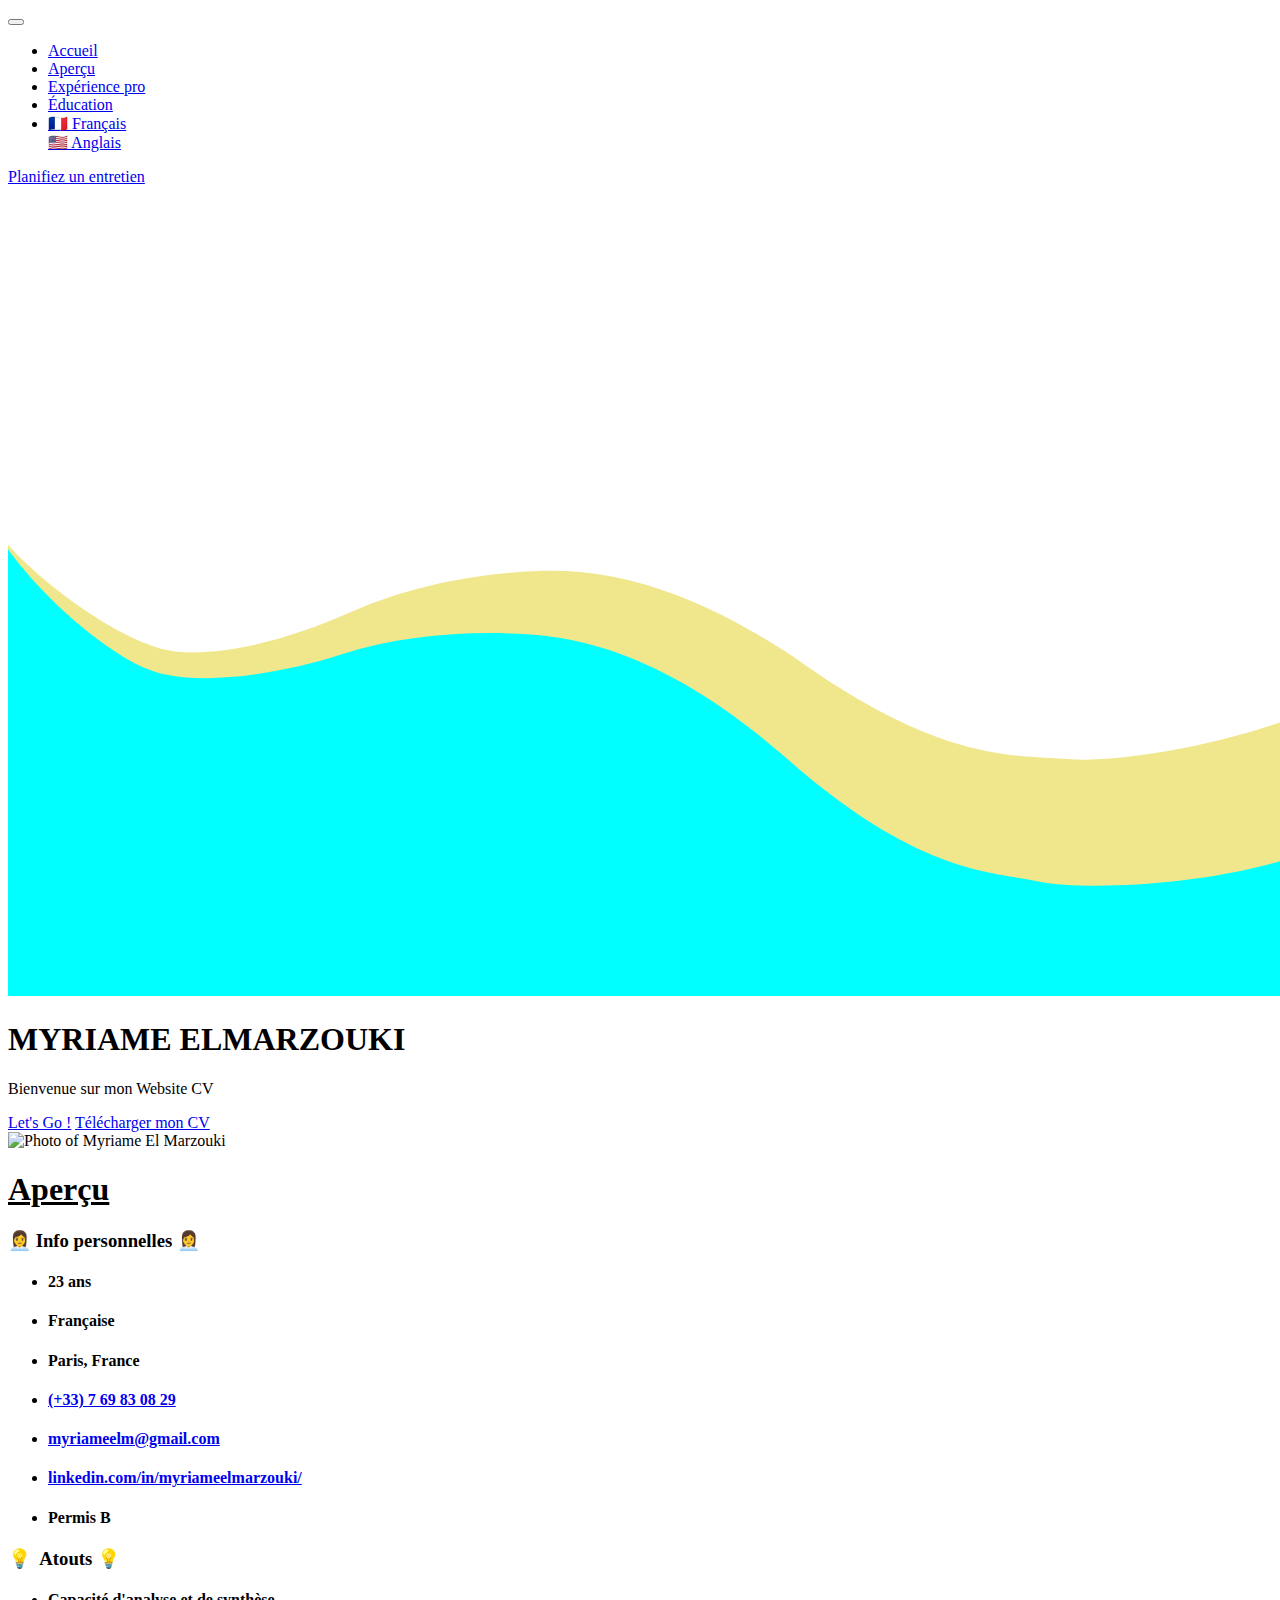
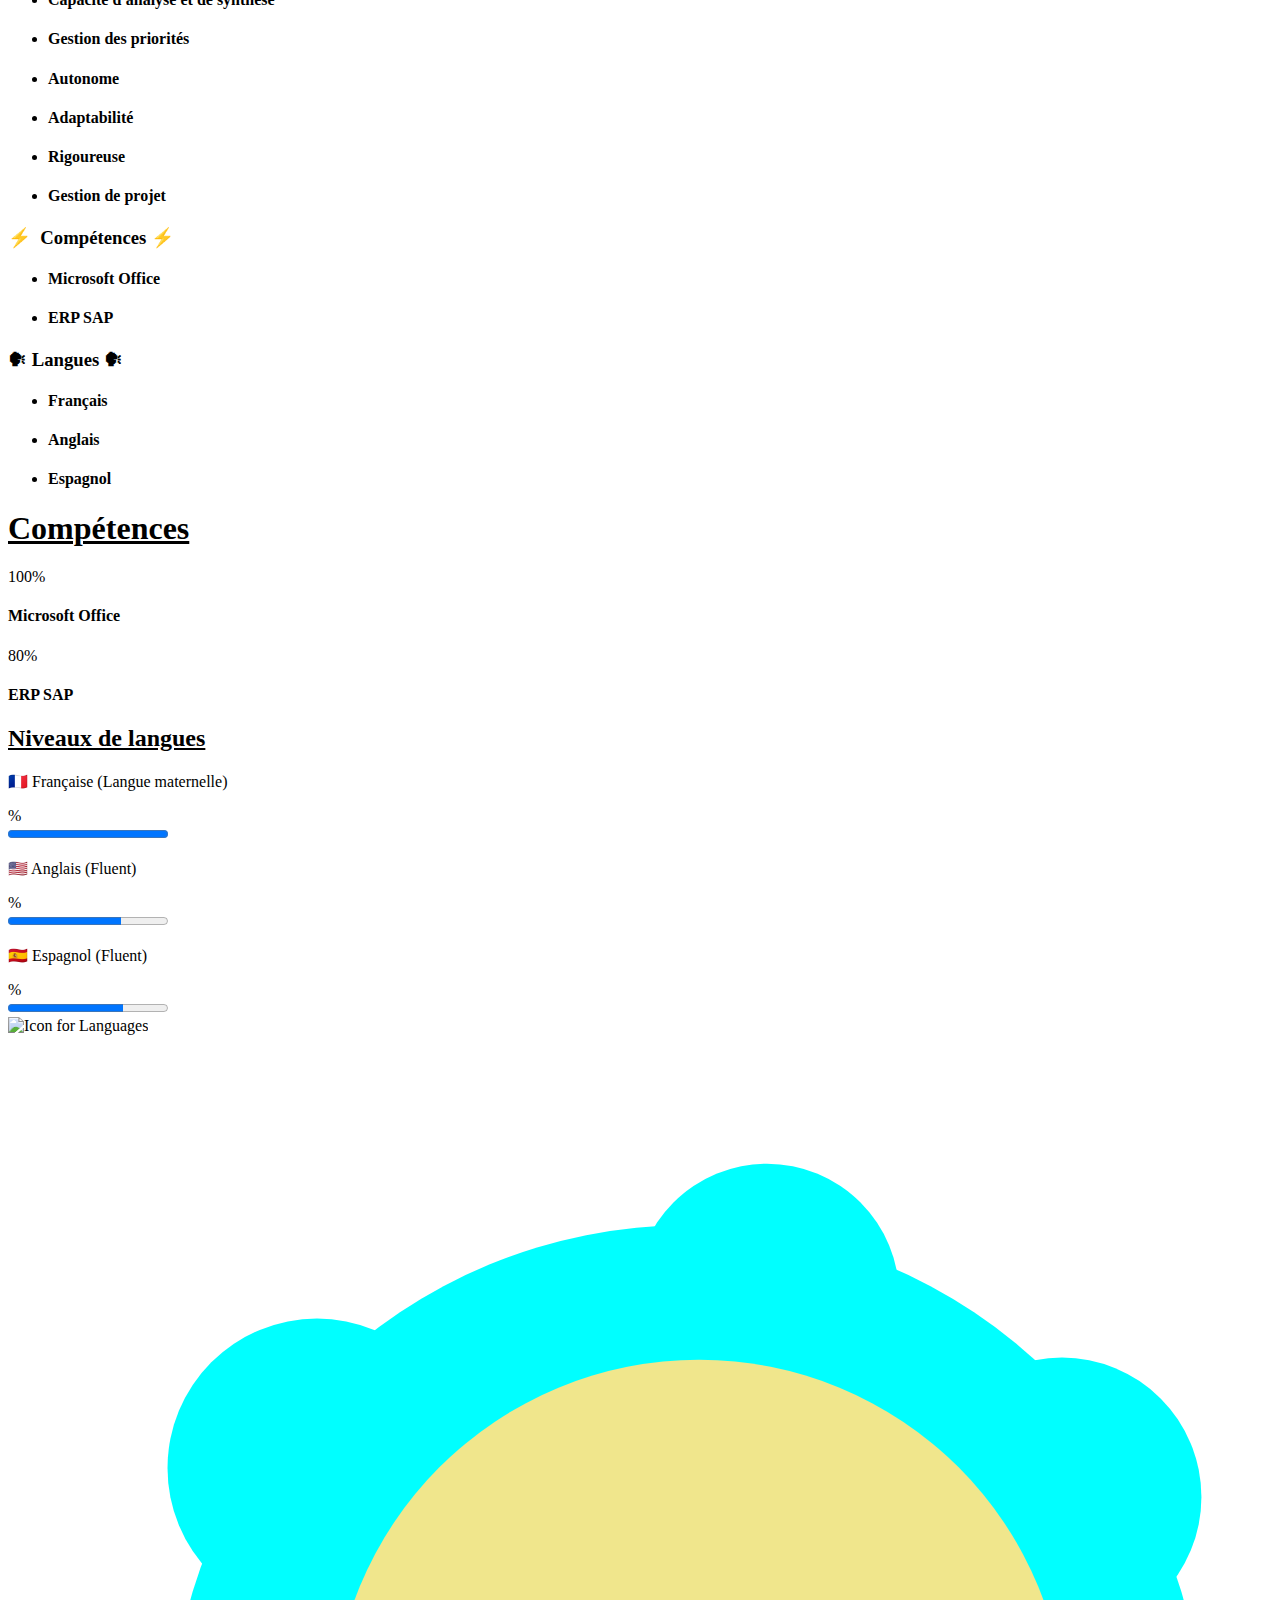
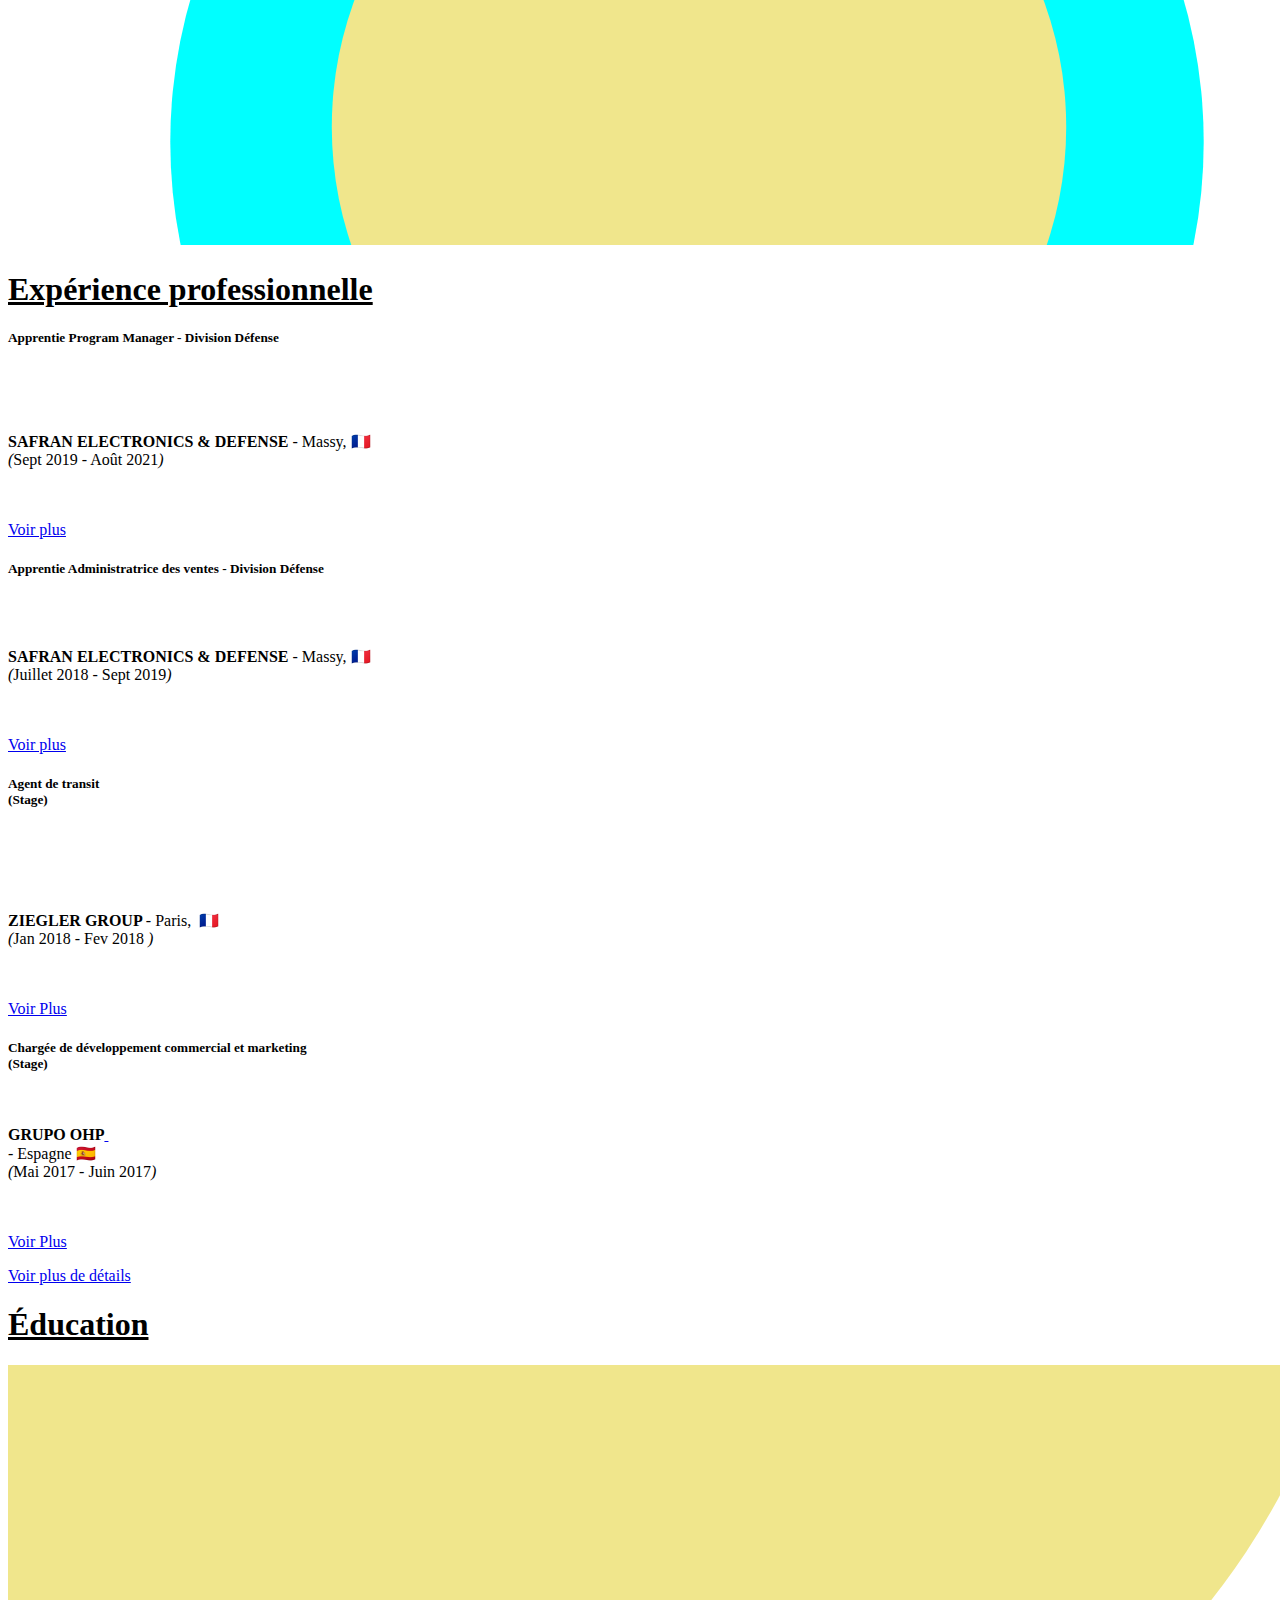
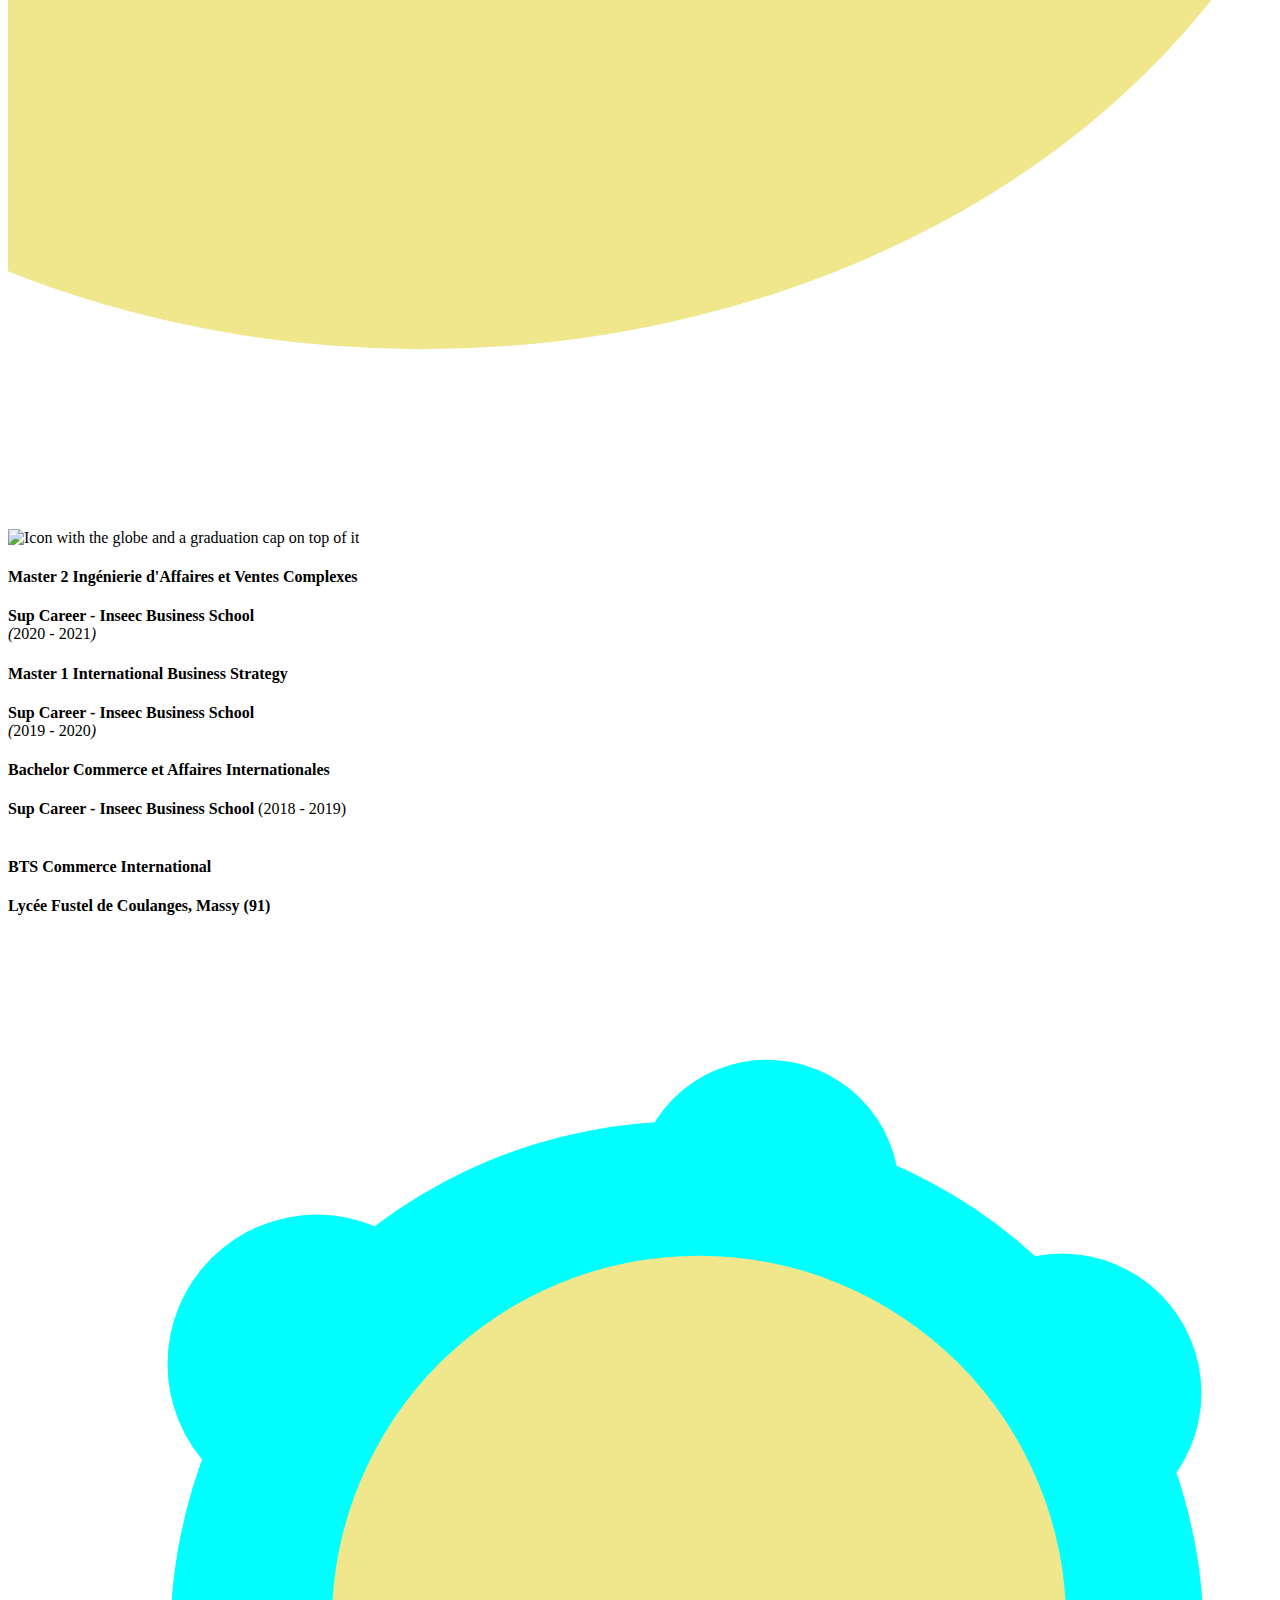
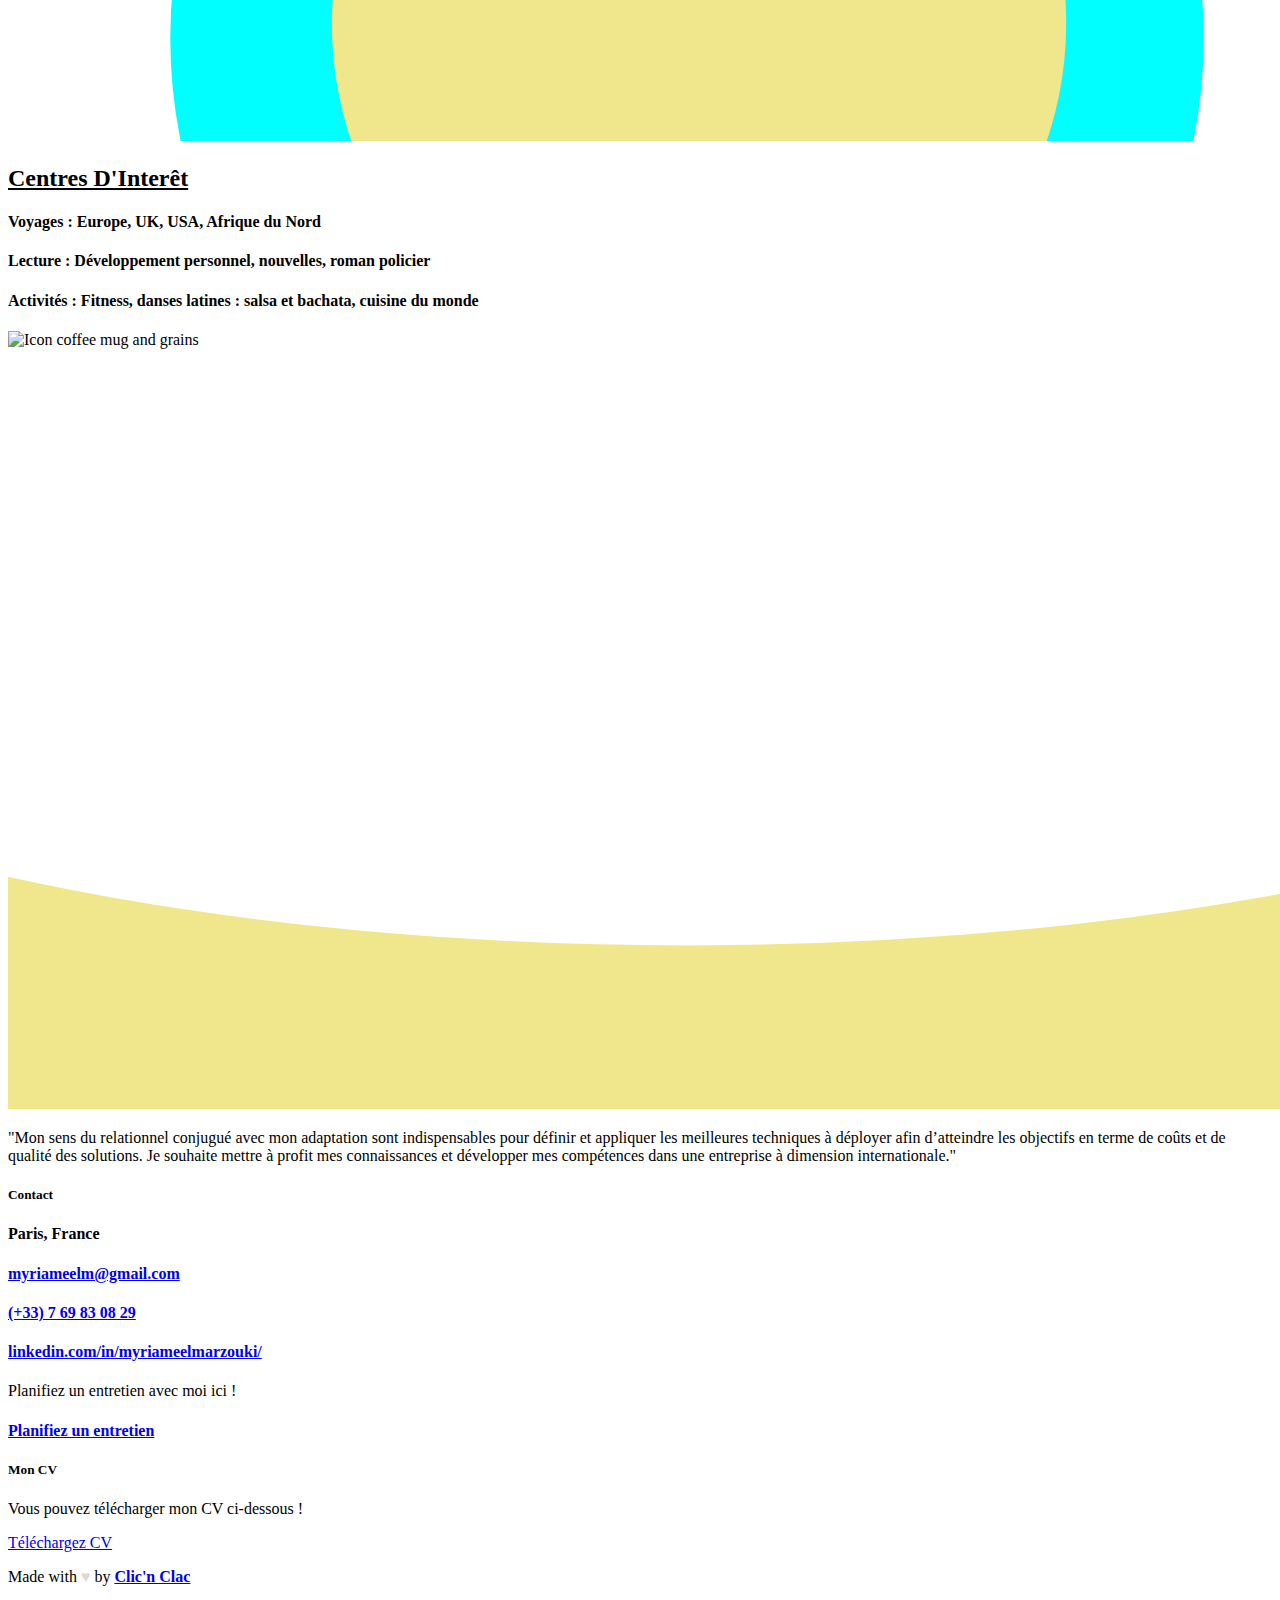
==== index.html @ 8d5f7c70 "Add files via upload" ====
<!DOCTYPE html>
<html lang="fr">
<head>

  <meta charset="UTF-8">
  <meta http-equiv="X-UA-Compatible" content="IE=edge">
  <meta name="viewport" content="width=device-width, initial-scale=1, minimum-scale=1">

  <meta property="og:type" content="article">
  <meta property="og:image" content="assets/images/index-meta.png">
  <meta property="og:title" content="Votre futur talent 👩">
  <meta property="og:description" content="Bonjour 👋, je m'appelle Myriame El Marzouki et je cherche actuellement à contribuer à la croissance d'une entreprise innovante. Voilà mon web-cv.">
  <meta property="og:url" content="https://myriameelmarzouki.github.io/cv/index.html">
  <meta property="og:site_name" content="Votre futur talent 👩">
  <meta name="twitter:card" content="summary_large_image"/>
  <meta name="twitter:description" content="Bonjour 👋, je m'appelle Myriame El Marzouki et je cherche actuellement à contribuer à la croissance d'une entreprise innovante. Voilà mon web-cv.">
  <meta name="twitter:image:src" content="assets/images/index-meta.png">
  <meta name="twitter:title" content="Votre futur talent 👩">
  <link rel="shortcut icon" href="assets/images/assets/images/myriam-photo-756x1008.png" type="image/x-icon">
  <meta name="description" content="Bonjour 👋, je m'appelle Myriame El Marzouki et je cherche actuellement à contribuer à la croissance d'une entreprise innovante. Voilà mon web-cv.">

  <meta http-equiv="content-language" content="fr">
  <link rel="canonical" href="https://myriameelmarzouki.github.io/cv/index.html" />
  <link rel="alternate" href="https://myriameelmarzouki.github.io/cv/index.html" hreflang="fr" />
  <link rel="alternate" href="https://myriameelmarzouki.github.io/cv/en.html" hreflang="en" />

  <title>Votre futur talent 👩‍💼</title>
  <link rel="stylesheet" href="assets/web/assets/mobirise-icons2/mobirise2.css">
  <link rel="stylesheet" href="assets/web/assets/mobirise-icons/mobirise-icons.css">
  <link rel="stylesheet" href="assets/icon54/style.css">
  <link rel="stylesheet" href="assets/icon54-v2/style.css">
  <link rel="stylesheet" href="assets/icon54-v4/style.css">
  <link rel="stylesheet" href="assets/icons-mind/style.css">
  <link rel="stylesheet" href="assets/font-awesome/css/font-awesome.css">
  <link rel="stylesheet" href="assets/icon54-v3/style.css">
  <link rel="stylesheet" href="assets/linecons/style.css">
  <link rel="stylesheet" href="assets/tether/tether.min.css">
  <link rel="stylesheet" href="assets/bootstrap/css/bootstrap.min.css">
  <link rel="stylesheet" href="assets/bootstrap/css/bootstrap-grid.min.css">
  <link rel="stylesheet" href="assets/bootstrap/css/bootstrap-reboot.min.css">
  <link rel="stylesheet" href="assets/dropdown/css/style.css">
  <link rel="stylesheet" href="assets/as-pie-progress/css/progress.min.css">
  <link rel="stylesheet" href="assets/socicon/css/styles.css">
  <link rel="stylesheet" href="assets/theme/css/style.css">
  <link rel="preload" as="style" href="assets/mobirise/css/mbr-additional.css"><link rel="stylesheet" href="assets/mobirise/css/mbr-additional.css" type="text/css">




</head>
<body>

  <section class="menu cid-srJGWyRnK8" once="menu" id="menu04-2f">




    <nav class="navbar navbar-dropdown navbar-fixed-top navbar-expand-lg">
        <div class="navbar-brand">


        </div>
        <button class="navbar-toggler" type="button" data-toggle="collapse" data-target="#navbarSupportedContent" aria-controls="navbarNavAltMarkup" aria-expanded="false" aria-label="Toggle navigation">
            <div class="hamburger">
                <span></span>
                <span></span>
                <span></span>
                <span></span>
            </div>
        </button>
        <div class="collapse navbar-collapse" id="navbarSupportedContent">
            <ul class="navbar-nav nav-dropdown navbar-nav-top-padding" data-app-modern-menu="true"><li class="nav-item"><a class="nav-link link text-info text-primary display-4" href="index.html" aria-expanded="false">
                        Accueil</a></li>
                <li class="nav-item"><a class="nav-link link text-info text-primary display-4" href="#title02-2h" aria-expanded="false">Aperçu</a></li><li class="nav-item"><a class="nav-link link text-info text-primary display-4" href="#features8-2n" aria-expanded="false">
                        Expérience pro</a></li><li class="nav-item"><a class="nav-link link text-info text-primary display-4" href="#title02-2o" aria-expanded="false">Éducation</a></li><li class="nav-item dropdown"><a class="nav-link link dropdown-toggle text-info display-4" href="#title02-h" aria-expanded="false" data-toggle="dropdown-submenu">
                        🇫🇷 Français</a>
                    <div class="dropdown-menu">
                        <a class="dropdown-item text-info display-4" href="en.html" aria-expanded="false">🇺🇸 Anglais</a>
                    </div>
                </li></ul>
            <div class="navbar-buttons px-2 mbr-section-btn"><a class="btn btn-sm btn-success display-4" href=" https://calendly.com/myriameelm" target="_blank">Planifiez un entretien</a></div>



        </div>
    </nav>
</section>

<section class="cid-srJGWChUI4" id="header03-2g">






    <svg xmlns="http://www.w3.org/2000/svg" xmlns:xlink="http://www.w3.org/1999/xlink" width="1380" height="810px" viewBox="0 -8.992806499463768e-14 1380 810" preserveAspectRatio="xMidYMid meet">
        <rect id="svgEditorBackground" x="0" y="0" width="1380" height="810" style="fill: none; stroke: none;"></rect>
        <defs id="svgEditorDefs">
            <polygon id="svgEditorShapeDefs" style="fill:khaki;stroke:black;vector-effect:non-scaling-stroke;stroke-width:1px;"></polygon>
            <path id="svgEditorClosePathDefs" style="stroke:black;stroke-width:1px;fill:khaki;"></path>
        </defs>
        <path d="M15083.791600683318,645.6720847341486c496.6000000000058,747.7999999999951,1953.3704016668416,1862.6734725832403,2751.999999999978,1967.9999999999955s1884.300000000003,-198.89999999999964,2718.7056474818382,-552.6365690040448s1746.4898225846773,-519.9524548776521,2593.2943525181545,-567.3634309959566s2251,-23.399999999999636,4384,1520.0000000000032s3205.199999999997,1437.2000000000025,4047.9999999999854,1520.0000000000018s3305.000000000029,-270.2999999999993,4640.000000000029,-1152s74.60000000000582,3328.3000000000065,32,3792.0000000000073s-19509.4,4591.000000000004,-21087.999999999993,-128.00000000000182s-1679.5999999999913,-6358.300000000001,-80,-6400Z" style="stroke:black;fill:khaki;stroke-width:0px;" id="e12_areaS3" transform="matrix(0.0650006 -0.00123765 0.00123765 0.0650006 -995.543 317.589)"></path>
        <path d="M12434.469938292996,-979.2324603008726c496.600000000004,747.8000000000001,1953.3704016668398,1862.673472583247,2752.000000000018,1967.9999999999995s1884.2999999999865,-198.90000000000055,2718.7056474818364,-552.6365690040473s1746.4898225846846,-519.9524548776479,2593.2943525181618,-567.3634309959524s2251,-23.400000000001455,4384,1520s3205.199999999997,1437.1999999999962,4048,1519.9999999999955s3304.9999999999927,-270.3000000000011,4640,-1151.9999999999955s74.60000000000582,3328.3,32,3791.9999999999955s-19509.400000000023,4590.999999999997,-21088.000000000015,-127.99999999999818s-1679.5999999999985,-6358.300000000008,-80,-6400.0000000000055Z" style="stroke:black;fill:aqua;stroke-width:0px;" id="e19_areaS3" transform="matrix(0.0647268 0.00608646 -0.00608646 0.0647268 -823.261 331.266)"></path><text dy="-0.5em" style="fill:black;font-family:Arial;font-size:20px;" id="e14_texte" transform="matrix(0.0640454 0 0 0.0640454 -832.187 329.878)">
            <textPath id="e13_textPath" xlink:href="#e12_areaS3">T</textPath>
        </text>
    </svg>

    <div class="box"></div>

    <div class="container align-center">
        <div class="row">
            <div class="col-md-12 col-lg-6 py-4 m-auto">
                <h1 class="mbr-section-title mbr-regular pb-3 align-left mbr-fonts-style display-1"><strong>MYRIAME ELMARZOUKI</strong></h1>

                <p class="mbr-text mbr-light pb-3 align-left mbr-fonts-style display-7">Bienvenue sur mon Website CV</p>
                <div class="align-left mbr-section-btn"><a class="btn btn-md btn-primary-outline display-4" href="#title02-2h">Let's Go !</a>
                    <a class="btn btn-md btn-primary-outline display-4" href="assets/files/Myriame-ElMarzoukiCV-Francais.pdf" target="_blank">Télécharger mon CV</a></div>
            </div>

            <div class="col-lg-6 col-md-12 align-center">
                <img src="assets/images/myriam-photo-756x1008.png" alt="Photo of Myriame El Marzouki">

            </div>
        </div>



    </div>

</section>

<section class="cid-srJGWFI8ps" id="title02-2h">





    <div class="container align-center">
        <div class="row justify-content-md-start justify-content-md-center">
            <div class="mbr-white col-sm-12 col-md-10 col-lg-7">
                <h1 class="mbr-section-title mbr-regular align-center mbr-fonts-style display-2"><u><strong>Aperçu</strong></u></h1>



            </div>
        </div>
    </div>
</section>

<section class="cid-srJGWHA2Dj" id="content04-2i">





    <div class="container">
        <div class="row justify-content-center">



            <div class="col-6 col-md-3 col-lg-3 md-pb">

                <h3 class="col-title1 mbr-semibold pb-3 mbr-fonts-style display-7">👩‍💼 Info personnelles 👩‍💼</h3>
                <ul class="list">

                <li class="item-wrap align-left">
                        <span class="mbr-iconfont icon54-v4-birthday-cake-1" style="color: rgb(55, 55, 65); fill: rgb(55, 55, 65);"></span>
                        <h4 class="item1 mbr-regular mbr-fonts-style display-4">23 ans</h4>
                    </li><li class="item-wrap">
                        <span class="mbr-iconfont icon54-v2-star-flag" style="color: rgb(55, 55, 65); fill: rgb(55, 55, 65);"></span>
                        <h4 class="item1 mbr-regular mbr-fonts-style display-4">Française</h4>
                    </li><li class="item-wrap">
                        <span class="mbr-iconfont icon54-v1-home-location" style="color: rgb(55, 55, 65); fill: rgb(55, 55, 65);"></span>
                        <h4 class="item1 mbr-regular mbr-fonts-style display-4">Paris, France&nbsp;</h4>
                    </li><li class="item-wrap">
                        <span class="mbr-iconfont icon54-v2-telephone" style="color: rgb(55, 55, 65); fill: rgb(55, 55, 65);"></span>
                        <h4 class="item1 mbr-regular mbr-fonts-style display-4"><a href="tel:(+33)769830829" class="text-primary">(+33) 7 69 83 08 29</a></h4>
                    </li><li class="item-wrap">
                        <span class="mbr-iconfont icon54-v1-mail" style="color: rgb(55, 55, 65); fill: rgb(55, 55, 65);"></span>
                        <h4 class="item1 mbr-regular mbr-fonts-style display-4"><a href="mailto:myriameelm@gmail.com" class="text-primary">myriameelm@gmail.com</a></h4>
                    </li><li class="item-wrap">
                        <span class="mbr-iconfont icon54-v1-linkedin" style="color: rgb(55, 55, 65); fill: rgb(55, 55, 65);"></span>
                        <h4 class="item1 mbr-regular mbr-fonts-style display-4"><a href="https://www.linkedin.com/in/myriameelmarzouki/" class="text-primary">linkedin.com/in/myriameelmarzouki/</a></h4>
                    </li><li class="item-wrap">
                        <span class="mbr-iconfont icon54-v1-car-2" style="color: rgb(55, 55, 65); fill: rgb(55, 55, 65);"></span>
                        <h4 class="item1 mbr-regular mbr-fonts-style display-4">Permis B&nbsp;</h4>
                    </li></ul>

            </div>

             <div class="col-6 col-md-3 col-lg-3 md-pb">

                <h3 class="col-title2 mbr-semibold pb-3 mbr-fonts-style display-7">💡&nbsp; Atouts 💡</h3>
                <ul class="list">

                <li class="item-wrap">
                        <span class="mbr-iconfont imind-monitor-analytics" style="color: rgb(55, 55, 65); fill: rgb(55, 55, 65);"></span>
                        <h4 class="item2 mbr-regular mbr-fonts-style display-4">Capacité d'analyse et de synthèse</h4>
                    </li><li class="item-wrap">
                        <span class="mbr-iconfont mbri-timer" style="color: rgb(55, 55, 65); fill: rgb(55, 55, 65);"></span>
                        <h4 class="item2 mbr-regular mbr-fonts-style display-4">Gestion des priorités</h4>
                    </li><li class="item-wrap">
                        <span class="mbr-iconfont icon54-v2-folder-female" style="color: rgb(55, 55, 65); fill: rgb(55, 55, 65);"></span>
                        <h4 class="item2 mbr-regular mbr-fonts-style display-4">Autonome</h4>
                    </li><li class="item-wrap">
                        <span class="mbr-iconfont imind-target" style="color: rgb(55, 55, 65); fill: rgb(55, 55, 65);"></span>
                        <h4 class="item2 mbr-regular mbr-fonts-style display-4">Adaptabilité</h4>
                    </li><li class="item-wrap">
                        <span class="mbr-iconfont icon54-v2-detail-view" style="color: rgb(55, 55, 65); fill: rgb(55, 55, 65);"></span>
                        <h4 class="item2 mbr-regular mbr-fonts-style display-4">Rigoureuse</h4>
                    </li><li class="item-wrap">
                        <span class="mbr-iconfont icon54-v2-profile-lightbulb" style="color: rgb(55, 55, 65); fill: rgb(55, 55, 65);"></span>
                        <h4 class="item2 mbr-regular mbr-fonts-style display-4">Gestion de projet</h4>
                    </li></ul>

            </div>


              <div class="col-6 col-md-3 col-lg-3">

                <h3 class="col-title3 mbr-semibold pb-3 mbr-fonts-style display-7">⚡️&nbsp; Compétences ⚡️</h3>
                <ul class="list">

                <li class="item-wrap">
                        <span class="mbr-iconfont imind-windows-microsoft" style="color: rgb(55, 55, 65); fill: rgb(55, 55, 65);"></span>
                        <h4 class="item3 mbr-regular mbr-fonts-style display-4">Microsoft Office</h4>
                    </li><li class="item-wrap">
                        <span class="mbr-iconfont mbri-features" style="color: rgb(55, 55, 65); fill: rgb(55, 55, 65);"></span>
                        <h4 class="item3 mbr-regular mbr-fonts-style display-4">ERP SAP</h4>
                    </li></ul>

            </div>

         <div class="col-6 col-md-3 col-lg-3">

                <h3 class="col-title4 mbr-semibold pb-3 mbr-fonts-style display-7">🗣 Langues 🗣</h3>
                <ul class="list">

                <li class="item-wrap">
                        <span class="mbr-iconfont imind-eifel-tower" style="color: rgb(55, 55, 65); fill: rgb(55, 55, 65);"></span>
                        <h4 class="item4 mbr-regular mbr-fonts-style display-4">Français&nbsp;</h4>
                    </li><li class="item-wrap">
                        <span class="mbr-iconfont icon54-v1-hamburger" style="color: rgb(55, 55, 65); fill: rgb(55, 55, 65);"></span>
                        <h4 class="item4 mbr-regular mbr-fonts-style display-4">Anglais</h4>
                    </li><li class="item-wrap">
                        <span class="mbr-iconfont imind-spain" style="color: rgb(55, 55, 65); fill: rgb(55, 55, 65);"></span>
                        <h4 class="item4 mbr-regular mbr-fonts-style display-4">Espagnol</h4>
                    </li></ul>

            </div>



        </div>
    </div>
</section>

<section class="cid-srJGWPr3O1" id="title01-2j">





    <div class="container align-center">
        <div class="row justify-content-md-start">
            <div class="mbr-white col-sm-12 col-md-10 col-lg-7">
                <h1 class="mbr-section-title mbr-regular align-left mbr-fonts-style display-2"><u><strong>Compétences</strong></u></h1>



            </div>
        </div>
    </div>
</section>

<section class="progress-bars3 cid-srJGWQLd9z" id="progress-bars02-2k">





    <div class="container">




        <div class="media-container-row">
            <div class="card p-3 align-center">
                <div class="wrap">
                    <div class="pie_progress progress1" role="progressbar" data-goal="90">
                        <p class="pie_progress__number number mbr-fonts-style display-5">100%</p>
                    </div>
                </div>
                <div class="mbr-crt-title pt-3">
                    <h4 class="card-title py-2 mbr-fonts-style display-7">Microsoft Office&nbsp;</h4>

                </div>
            </div>

            <div class="card p-3 align-center">
                <div class="wrap">
                    <div class="pie_progress progress2" role="progressbar" data-goal="80">
                        <p class="pie_progress__number number mbr-fonts-style display-5">80%</p>
                    </div>
                </div>
                <div class="mbr-crt-title pt-3">
                    <h4 class="card-title py-2 mbr-fonts-style display-7">
                        ERP SAP&nbsp;</h4>

                </div>
            </div>






        </div>
    </div>
</section>

<section class="progress-bars1 cid-srJGWUcU9s" id="progress-bars01-2l">





    <div class="container">
        <div class="row">
            <div class="col-lg-6 mbr-flex col-md-12">

                <div class="mbr-m-auto py-5">
                    <h2 class="mbr-section-title pb-4 mbr-regular mbr-fonts-style display-2">

                        <div><strong><u>Niveaux de langues</u></strong></div>
                    </h2>



                    <div class="progress_elements">
                        <div class="progress1 pb-5">
                            <div class="title-wrap">
                                <div class="progressbar-title mbr-semibold mbr-fonts-style display-7">
                                    <p>🇫🇷 Française (Langue maternelle)&nbsp;</p>
                                </div>
                                <div class="progress_value mbr-fonts-style display-7">
                                    <div class="progressbar-number mbr-semibold"></div>
                                    <span>%</span>
                                </div>
                            </div>
                            <progress class="progress progress-primary" max="100" value="100">
                            </progress>
                        </div>

                        <div class="progress2 pb-5">
                            <div class="title-wrap">
                                <div class="progressbar-title mbr-semibold mbr-fonts-style display-7">
                                    <p>🇺🇸  Anglais (Fluent)</p>
                                </div>
                                <div class="progress_value mbr-fonts-style display-7">
                                    <div class="progressbar-number mbr-semibold"></div>
                                    <span>%</span>
                                </div>
                            </div>
                            <progress class="progress progress-primary" max="100" value="71">
                            </progress>
                        </div>

                        <div class="progress3 pb-5">
                            <div class="title-wrap">
                                <div class="progressbar-title mbr-semibold mbr-fonts-style display-7">
                                    <p>🇪🇸 Espagnol (Fluent)</p>
                                </div>
                                <div class="progress_value mbr-fonts-style display-7">
                                    <div class="progressbar-number mbr-semibold"></div>
                                    <span>%</span>
                                </div>
                            </div>
                            <progress class="progress progress-primary" max="100" value="72">
                            </progress>
                        </div>


                    </div>

                </div>





            </div>
            <div class="col-lg-6 col-md-12 align-center">
                <img src="assets/images/translate-1.svg" alt="Icon for Languages">

            </div>
        </div>
    </div>
</section>

<section class="header1 cid-srJGWYnc7J" id="header10-2m">






    <svg class="svg1" xmlns="http://www.w3.org/2000/svg" xmlns:xlink="http://www.w3.org/1999/xlink" width="1380px" height="810px" viewBox="0 0  1380 810" preserveAspectRatio="xMidYMid meet">
        <rect id="svgEditorBackground" x="0" y="0" width="1380" height="810" style="fill: none; stroke: none;"></rect>
        <circle id="e1_circle" cx="309" cy="433" style="fill:aqua;stroke:black;stroke-width:0px;" r="149.486"></circle>
        <circle id="e3_circle" cx="679" cy="707" style="fill: aqua; stroke-width: 0px;stroke:black;" r="516.715">
        </circle>
        <circle id="e4_circle" cx="759" cy="261" style="fill:aqua;stroke:black;stroke-width:0px;" r="132.2459829258">
        </circle>
        <circle id="e5_circle" cx="1054" cy="462" style="fill:aqua;stroke:black;stroke-width:0px;" r="139.413"></circle>
        <circle id="e6_circle" cx="691" cy="692" style="fill:khaki;stroke:black;stroke-width:0px;" r="367.214"></circle>
    </svg>

    <div class="round round1 rev"></div>
    <div class="round round2 rev"></div>
    <div class="round round3"></div>
    <div class="round round4 rev"></div>
    <div class="round round5"></div>
    <div class="round round6 rev"></div>
    <div class="round round7"></div>
    <div class="round round8 rev"></div>
    <div class="round round9 rev"></div>
    <div class="round round10"></div>
    <div class="round round11"></div>

    <div class="container">
        <div class="row justify-content-md-center">


            <div class="col-md-10 align-center">
                <h1 class="mbr-section-title mbr-regular pb-2 mbr-fonts-style display-1"><strong><u>Expérience professionnelle</u></strong></h1>



            </div>
        </div>
    </div>

</section>

<section class="features8 firmm4_features8 cid-srJGX0oq8r" id="features8-2n">





    <div class="container">
        <div class="row">

            <div class="col-12 col-md-12 col-lg-12">
                <div class="row">
                    <div class="col-12 col-md-6 item col-lg-3">
                        <div class="card_wrapper text-center">
                            <div class="icon_block">
                                <div class="iconfont-wrapper">
                                    <span class="mbr-iconfont mbr-iconfont-1 icon54-v1-business-woman"></span>
                                    <div class="shape_1 shape"></div>
                                    <div class="shape_2 shape"></div>
                                    <div class="shape_3 shape"></div>
                                    <div class="shape_4 shape"></div>
                                </div>
                            </div>
                            <h5 class="card_title mbr-fonts-style display-7">Apprentie Program Manager - Division Défense<br><br><br><br><br></h5>
                            <p class="card_text mbr-fonts-style display-4"><strong>SAFRAN ELECTRONICS &amp; DEFENSE</strong>&nbsp;- Massy,&nbsp;🇫🇷<br><em>(</em>Sept 2019 - Août 2021<em>)<br></em><br><br></p>
                            <p class="card_link mbr-fonts-style display-4"><a href="index.html" class="text-secondary"></a><a href="experience.html" class="text-primary">Voir plus</a><span class="mobi-mbri mobi-mbri-right mbr-iconfont"></span></p>
                        </div>
                    </div>

                    <div class="col-12 col-md-6 item col-lg-3">
                        <div class="card_wrapper text-center">
                            <div class="icon_block">
                                <div class="iconfont-wrapper">
                                    <span class="mbr-iconfont mbr-iconfont-1 fa-briefcase fa"></span>
                                    <div class="shape_1 shape"></div>
                                    <div class="shape_2 shape"></div>
                                    <div class="shape_3 shape"></div>
                                    <div class="shape_4 shape"></div>
                                </div>
                            </div>
                            <h5 class="card_title mbr-fonts-style display-7">Apprentie Administratrice des ventes - Division Défense<br><br><br><br></h5>
                            <p class="card_text mbr-fonts-style display-4"><strong>SAFRAN ELECTRONICS &amp; DEFENSE</strong> - Massy, 🇫🇷<br><em>(</em>Juillet 2018 - Sept 2019<em>)<br></em><br><br></p>
                            <p class="card_link mbr-fonts-style display-4"><a href="index.html" class="text-secondary"></a><a href="experience.html" class="text-primary">Voir plus</a><span class="mobi-mbri mobi-mbri-right mbr-iconfont"></span></p>
                        </div>
                    </div>

                    <div class="col-12 col-md-6 item col-lg-3">
                        <div class="card_wrapper text-center">
                            <div class="icon_block">
                                <div class="iconfont-wrapper">
                                    <span class="mbr-iconfont mbr-iconfont-1 fa-briefcase fa"></span>
                                    <div class="shape_1 shape"></div>
                                    <div class="shape_2 shape"></div>
                                    <div class="shape_3 shape"></div>
                                    <div class="shape_4 shape"></div>
                                </div>
                            </div>
                            <h5 class="card_title mbr-fonts-style display-7">Agent de transit<br>(Stage)<br><br><br><br><br><br></h5>
                            <p class="card_text mbr-fonts-style display-4"><strong>ZIEGLER GROUP </strong>-&nbsp;Paris,&nbsp;<strong>&nbsp;🇫🇷</strong><br><em>(</em>Jan 2018 - Fev 2018&nbsp;<em>)<br></em><br><em><br></em></p>
                            <p class="card_link mbr-fonts-style display-4"><a href="index.html" class="text-secondary"></a><a href="experience.html" class="text-primary">Voir Plus</a><span class="mobi-mbri mobi-mbri-right mbr-iconfont"></span></p>
                        </div>
                    </div>

                    <div class="col-12 col-md-6 item col-lg-3">
                        <div class="card_wrapper text-center">
                            <div class="icon_block">
                                <div class="iconfont-wrapper">
                                    <span class="mbr-iconfont mbr-iconfont-1 fa-briefcase fa"></span>
                                    <div class="shape_1 shape"></div>
                                    <div class="shape_2 shape"></div>
                                    <div class="shape_3 shape"></div>
                                    <div class="shape_4 shape"></div>
                                </div>
                            </div>
                            <h5 class="card_title mbr-fonts-style display-7">Chargée de développement commercial et marketing<br>(Stage)<br><br><br></h5>
                            <p class="card_text mbr-fonts-style display-4"><strong>GRUPO OHP<a href="https://www.orientique.com.au/" class="text-primary">&nbsp;</a><br></strong>- Espagne 🇪🇸<br><em>(</em>Mai 2017 - Juin 2017<em>)</em><em><br></em><br><br></p>
                            <p class="card_link mbr-fonts-style display-4"><a href="index.html" class="text-secondary"></a><a href="experience.html" class="text-primary">Voir Plus</a><span class="mobi-mbri mobi-mbri-right mbr-iconfont"></span></p>
                        </div>
                    </div>
                    <div class="mbr-section-btn text-center"><a class="btn btn-md btn-secondary-outline display-4" href="experience.html">Voir plus de détails</a></div>
                </div>
            </div>
        </div>
    </div>
</section>

<section class="cid-srJGX3Pxsi" id="title02-2o">





    <div class="container align-center">
        <div class="row justify-content-md-start justify-content-md-center">
            <div class="mbr-white col-sm-12 col-md-10 col-lg-7">
                <h1 class="mbr-section-title mbr-regular align-center mbr-fonts-style display-2"><u><strong>Éducation</strong></u></h1>



            </div>
        </div>
    </div>
</section>

<section class="features1 cid-srJGX6kSaK" id="features05-2p">





    <svg xmlns="http://www.w3.org/2000/svg" xmlns:xlink="http://www.w3.org/1999/xlink" width="1380px" height="760px" viewBox="0 0  1380 760" preserveAspectRatio="xMidYMid meet">
        <rect id="svgEditorBackground" x="0" y="0" width="1380" height="760" style="fill: none; stroke: none;"></rect>
        <ellipse id="e1_ellipse" cx="411" cy="-89" style="fill:khaki;stroke:black;stroke-width:0px;" rx="842" ry="677" transform="matrix(1.10937 0 0 1.10937 -41.7954 -68.1567)"></ellipse>
    </svg>

    <div class="container">

        <div class="row justify-content-center">



            <div class="col-12 col-md-8 col-lg-4 m-auto align-center">
                <img src="assets/images/learning-1.svg" alt="Icon with the globe and a graduation cap on top of it">
            </div>



            <div class="col-12 col-md-12 col-lg-8">

                <div class="row justify-content-center">
                    <div class="card p-3 col-12 col-md-8 col-lg-6">
                        <div class="card-img pt-1">
                            <span class="mbr-iconfont img1 mobi-mbri-success mobi-mbri"></span>
                        </div>
                        <div class="card-box">
                            <h4 class="card-title align-left py-2 mbr-fonts-style display-5"><strong>Master 2 Ingénierie d'Affaires et Ventes Complexes</strong></h4>
                            <p class="mbr-text align-left mbr-fonts-style display-4"><strong>Sup Career - Inseec Business School&nbsp;<br></strong><em>(</em>2020 - 2021<em>)</em><br></p>
                        </div>
                    </div>

                    <div class="card p-3 col-12 col-md-8 col-lg-6">
                        <div class="card-img pt-1">
                            <span class="mbr-iconfont img2 mobi-mbri-success mobi-mbri"></span>
                        </div>
                        <div class="card-box">
                            <h4 class="card-title align-left py-2 mbr-fonts-style display-5"><strong>Master 1 International Business Strategy</strong></h4>
                            <p class="mbr-text align-left mbr-fonts-style display-4"><strong>Sup Career - Inseec Business School&nbsp;<br></strong><em>(</em>2019 - 2020<em>)</em><br></p>
                        </div>
                    </div>

                    <div class="card p-3 col-12 col-md-8 col-lg-6">
                        <div class="card-img pt-1">
                            <span class="mbr-iconfont img3 mobi-mbri-success mobi-mbri"></span>
                        </div>
                        <div class="card-box">
                            <h4 class="card-title align-left py-2 mbr-fonts-style display-5"><strong>Bachelor Commerce et Affaires Internationales</strong></h4>
                            <p class="mbr-text align-left mbr-fonts-style display-4"><strong>Sup Career - Inseec Business School </strong>(2018 - 2019)<br><br></p>
                        </div>
                    </div>

                    <div class="card p-3 col-12 col-md-8 col-lg-6">
                        <div class="card-img pt-1">
                            <span class="mbr-iconfont img4 mobi-mbri-success mobi-mbri"></span>
                        </div>
                        <div class="card-box">
                            <h4 class="card-title align-left py-2 mbr-fonts-style display-5"><strong>BTS Commerce International</strong></h4>
                            <p class="mbr-text align-left mbr-fonts-style display-4"><strong>Lycée Fustel de Coulanges, Massy (91)</strong><br></p>
                        </div>
                    </div>
                </div>
            </div>
        </div>
    </div>

</section>

<section class="features1 cid-srJGXaaMPP" id="features010-2q">





    <svg class="svg1" xmlns="http://www.w3.org/2000/svg" xmlns:xlink="http://www.w3.org/1999/xlink" width="1380px" height="810px" viewBox="0 0  1380 810" preserveAspectRatio="xMidYMid meet">
        <rect id="svgEditorBackground" x="0" y="0" width="1380" height="810" style="fill: none; stroke: none;"></rect>
        <circle id="e1_circle" cx="309" cy="433" style="fill:aqua;stroke:black;stroke-width:0px;" r="149.486"></circle>
        <circle id="e3_circle" cx="679" cy="707" style="fill: aqua; stroke-width: 0px;stroke:black;" r="516.715">
        </circle>
        <circle id="e4_circle" cx="759" cy="261" style="fill:aqua;stroke:black;stroke-width:0px;" r="132.2459829258">
        </circle>
        <circle id="e5_circle" cx="1054" cy="462" style="fill:aqua;stroke:black;stroke-width:0px;" r="139.413"></circle>
        <circle id="e6_circle" cx="691" cy="692" style="fill:khaki;stroke:black;stroke-width:0px;" r="367.214"></circle>
    </svg>

    <div class="round round1"></div>
    <div class="round round2 rev"></div>
    <div class="round round3"></div>

    <div class="container">

        <div class="row justify-content-center">

            <div class="col-12 col-md-12 col-lg-6">



                <div class="item">
                    <h2 class="title align-left mbr-regular pb-3 mbr-fonts-style display-2"><strong><u>Centres D'Interêt</u></strong></h2>
                </div>

                <div class="item">
                    <div class="card-img">
                        <span class="mbr-iconfont img1 icon54-v3-globe" style="color: rgb(255, 255, 255); fill: rgb(255, 255, 255);"></span>
                    </div>
                    <div class="card-box">
                        <h4 class="card-title align-left mbr-fonts-style display-7"><strong>Voyages</strong> : Europe, UK, USA, Afrique du Nord</h4>

                    </div>
                </div>

                <div class="item">
                    <div class="card-img">
                        <span class="mbr-iconfont img1 icon54-v3-books" style="color: rgb(255, 255, 255); fill: rgb(255, 255, 255);"></span>
                    </div>
                    <div class="card-box">
                        <h4 class="card-title align-left mbr-fonts-style display-7"><div><strong>Lecture</strong> : Développement personnel, nouvelles, roman policier</div></h4>

                    </div>
                </div>

                <div class="item">
                    <div class="card-img">
                        <span class="mbr-iconfont img1 li_food" style="color: rgb(255, 255, 255); fill: rgb(255, 255, 255);"></span>
                    </div>
                    <div class="card-box">
                        <h4 class="card-title align-left mbr-fonts-style display-7"><strong>Activités</strong> : Fitness, danses latines : salsa et bachata, cuisine du monde&nbsp;</h4>

                    </div>
                </div>


            </div>

            <div class="col-12 col-md-12 col-lg-6 m-auto align-center">
                <img src="assets/images/plant-pot.svg" alt="Icon coffee mug and grains ">
            </div>



        </div>
    </div>

</section>

<section class="cid-srJGXd5kR4" id="footer02-2r">






    <svg xmlns="http://www.w3.org/2000/svg" xmlns:xlink="http://www.w3.org/1999/xlink" width="1380px" height="760px" viewBox="0 0 1380 760" preserveAspectRatio="xMidYMid meet">
        <defs id="svgEditorDefs">
            <polygon id="svgEditorShapeDefs" style="fill:khaki;stroke:black;vector-effect:non-scaling-stroke;stroke-width:0px;"></polygon>
        </defs>
        <rect id="svgEditorBackground" x="0" y="0" width="1380" height="760" style="fill: none; stroke: none;"></rect>
        <path d="M0.3577131120350206,0.819491525482845h-1.5000000000000355ZM0.3577131120350206,-3.1805084745172603h-1.5000000000000355ZM-0.14228688796500222,-4.180508474517258h5.000000000000002a5,5,0,0,1,0,6.00000000000003h-5.000000000000025a5,5,0,0,0,0,-6.00000000000003ZM5.8577131120349835,-1.1805084745172634h1.0000000000000249Z" style="fill:khaki; stroke:black; vector-effect:non-scaling-stroke;stroke-width:0px;" id="e2_shape" transform="matrix(1.01506 82.3743 -245.478 0.34062 392.311 526.125)"></path>
    </svg>


    <div class="container">
        <div class="media-container-row content text-white">
            <div class="col-12 col-md-6 col-lg-3">


                <p class="mbr-text align-left text1 mbr-fonts-style display-4">"Mon sens du relationnel conjugué avec mon adaptation sont indispensables pour définir et appliquer les meilleures techniques à déployer afin d’atteindre les objectifs en terme de coûts et de qualité des solutions. Je souhaite mettre à profit mes connaissances et développer mes compétences dans une entreprise à dimension internationale."</p>




            </div>
            <div class="col-12 col-md-6 col-lg-3 mbr-fonts-style display-4">
                <h5 class="pb-3 align-left"><strong>
                    Contact</strong></h5>


                <div class="item">
                    <div class="card-img"><span class="mbr-iconfont img1 mobi-mbri-map-pin mobi-mbri"></span>
                    </div>
                    <div class="card-box">
                        <h4 class="item-title align-left mbr-fonts-style display-4">Paris, France</h4>
                    </div>
                </div>

                <div class="item">
                    <div class="card-img"><span class="mbr-iconfont img1 mobi-mbri-letter mobi-mbri"></span></div>
                    <div class="card-box">
                        <h4 class="item-title align-left mbr-fonts-style display-4"><a href="mailto:myriameelm@gmail.com" class="text-white text-primary">myriameelm@gmail.com</a></h4>
                    </div>
                </div>

                <div class="item">
                    <div class="card-img"><span class="mbr-iconfont img1 mobi-mbri-phone mobi-mbri"></span>
                    </div>
                    <div class="card-box">
                        <h4 class="item-title align-left mbr-fonts-style display-4">
                            <a href="tel:769830829" class="text-white text-primary">(+33) 7 69 83 08 29</a></h4>
                    </div>
                </div>

                <div class="item">
                    <div class="card-img"><span class="mbr-iconfont img1 fa-linkedin-square fa"></span>
                    </div>
                    <div class="card-box">
                        <h4 class="item-title align-left mbr-fonts-style display-4"><a href="https://www.linkedin.com/in/corylawing" class="text-white" target="_blank">linkedin.com/in/myriameelmarzouki/</a></h4>
                    </div>
                </div>




            </div>
            <div class="col-12 col-md-6 col-lg-3 mbr-fonts-style display-4">

                <p class="mbr-text quote align-left mbr-fonts-style display-4">Planifiez un entretien avec moi ici !<br></p>

                <div class="item">
                    <div class="card-img2"><span class="mbr-iconfont ico2 fa-calendar fa" style="color: rgb(255, 255, 255); fill: rgb(255, 255, 255);"></span></div>
                    <div class="card-box">
                        <h4 class="theme align-left mbr-fonts-style display-4"><strong><a href="https://calendly.com/myriameelm " class="text-white">Planifiez un entretien</a></strong></h4>
                    </div>
                </div>
            </div>
            <div class="col-12 col-md-6 col-lg-3 mbr-fonts-style display-7">
                <h5 class="pb-3 align-left"><strong>Mon CV</strong></h5>
                <p class="mbr-text align-left text2 mbr-fonts-style display-4">Vous pouvez télécharger mon CV ci-dessous !<br></p>

                <div class="mbr-section-btn align-left"><a class="btn btn-md btn-white-outline display-4" href="assets/files/Myriame-ElmarzoukiCV-English.pdf" target="_blank"><span class="icon54-v2-profile-app mbr-iconfont mbr-iconfont-btn"></span>Téléchargez CV</a></div>

            </div>
        </div>


    </div>
</section>

<section once="" class="cid-srKNxcd5YX" id="footer01-34">





    <div class="container">
        <div class="media-container-row align-center mbr-white">
            <div class="col-12">
                <p class="mbr-text mb-0 mbr-fonts-style display-4">Made with <span style="color: #e1d8d0;">♥︎</span> by <strong><a href="https://www.clicnclac.com/nos-packs" class="text-white">Clic'n Clac</a>&nbsp;</strong></p>
            </div>
        </div>
    </div>
</section>


<script src="assets/web/assets/jquery/jquery.min.js"></script>
  <script src="assets/popper/popper.min.js"></script>
  <script src="assets/tether/tether.min.js"></script>
  <script src="assets/bootstrap/js/bootstrap.min.js"></script>
  <script src="assets/smoothscroll/smooth-scroll.js"></script>
  <script src="assets/dropdown/js/nav-dropdown.js"></script>
  <script src="assets/dropdown/js/navbar-dropdown.js"></script>
  <script src="assets/touchswipe/jquery.touch-swipe.min.js"></script>
  <script src="assets/as-pie-progress/jquery-as-pie-progress.min.js"></script>
  <script src="assets/theme/js/script.js"></script>



</body>
</html>
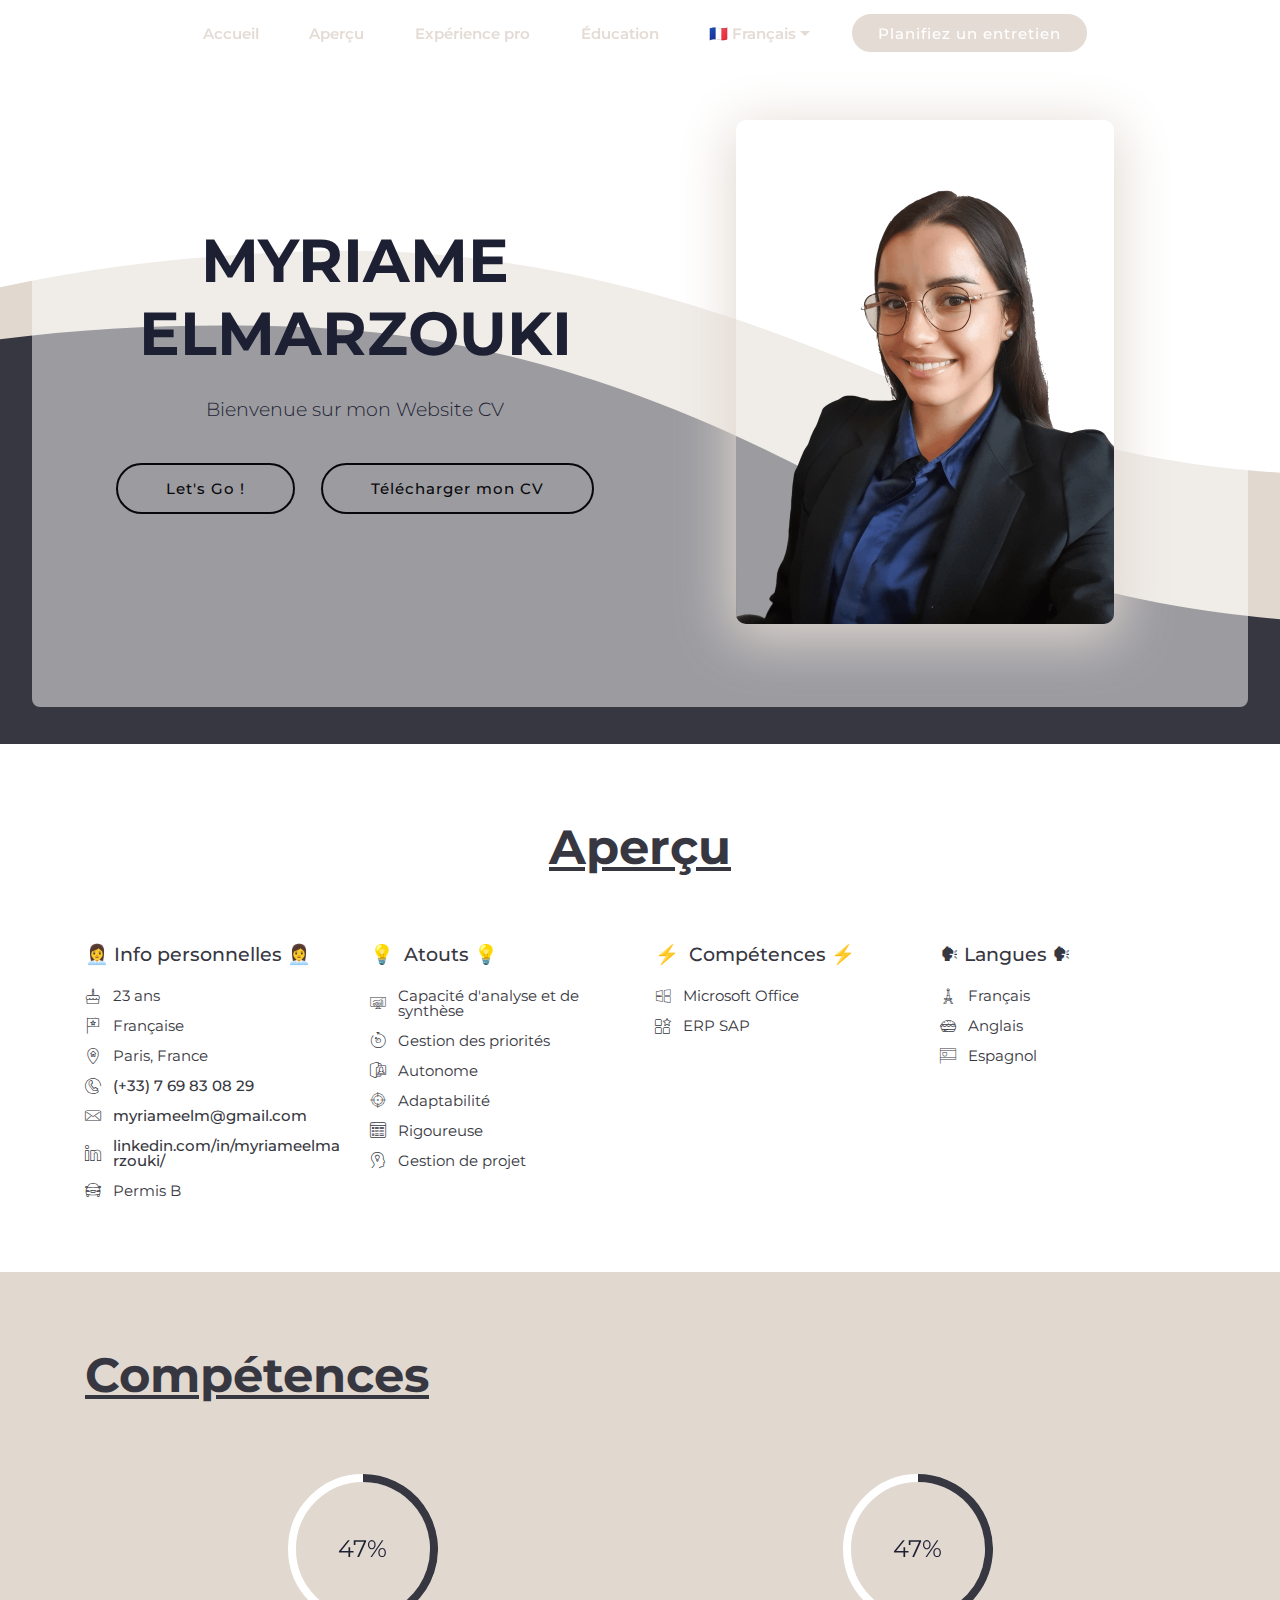
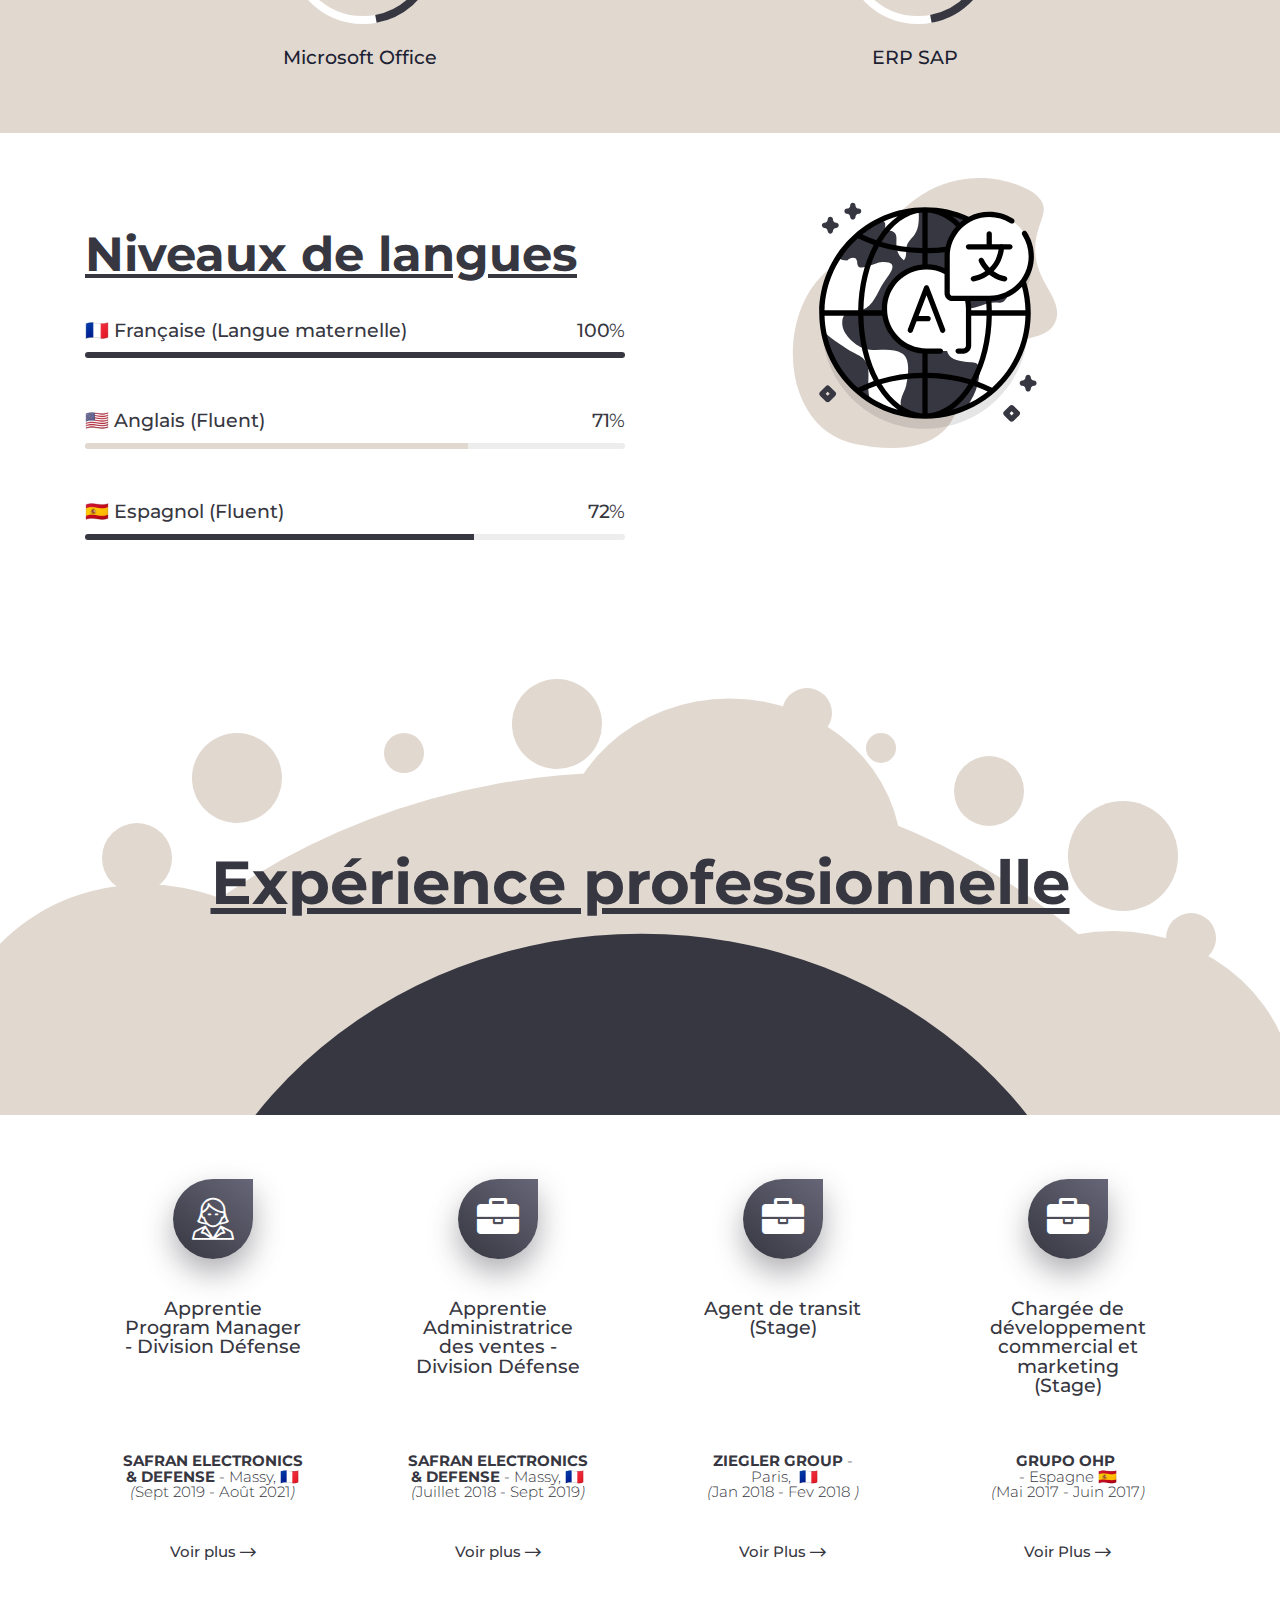
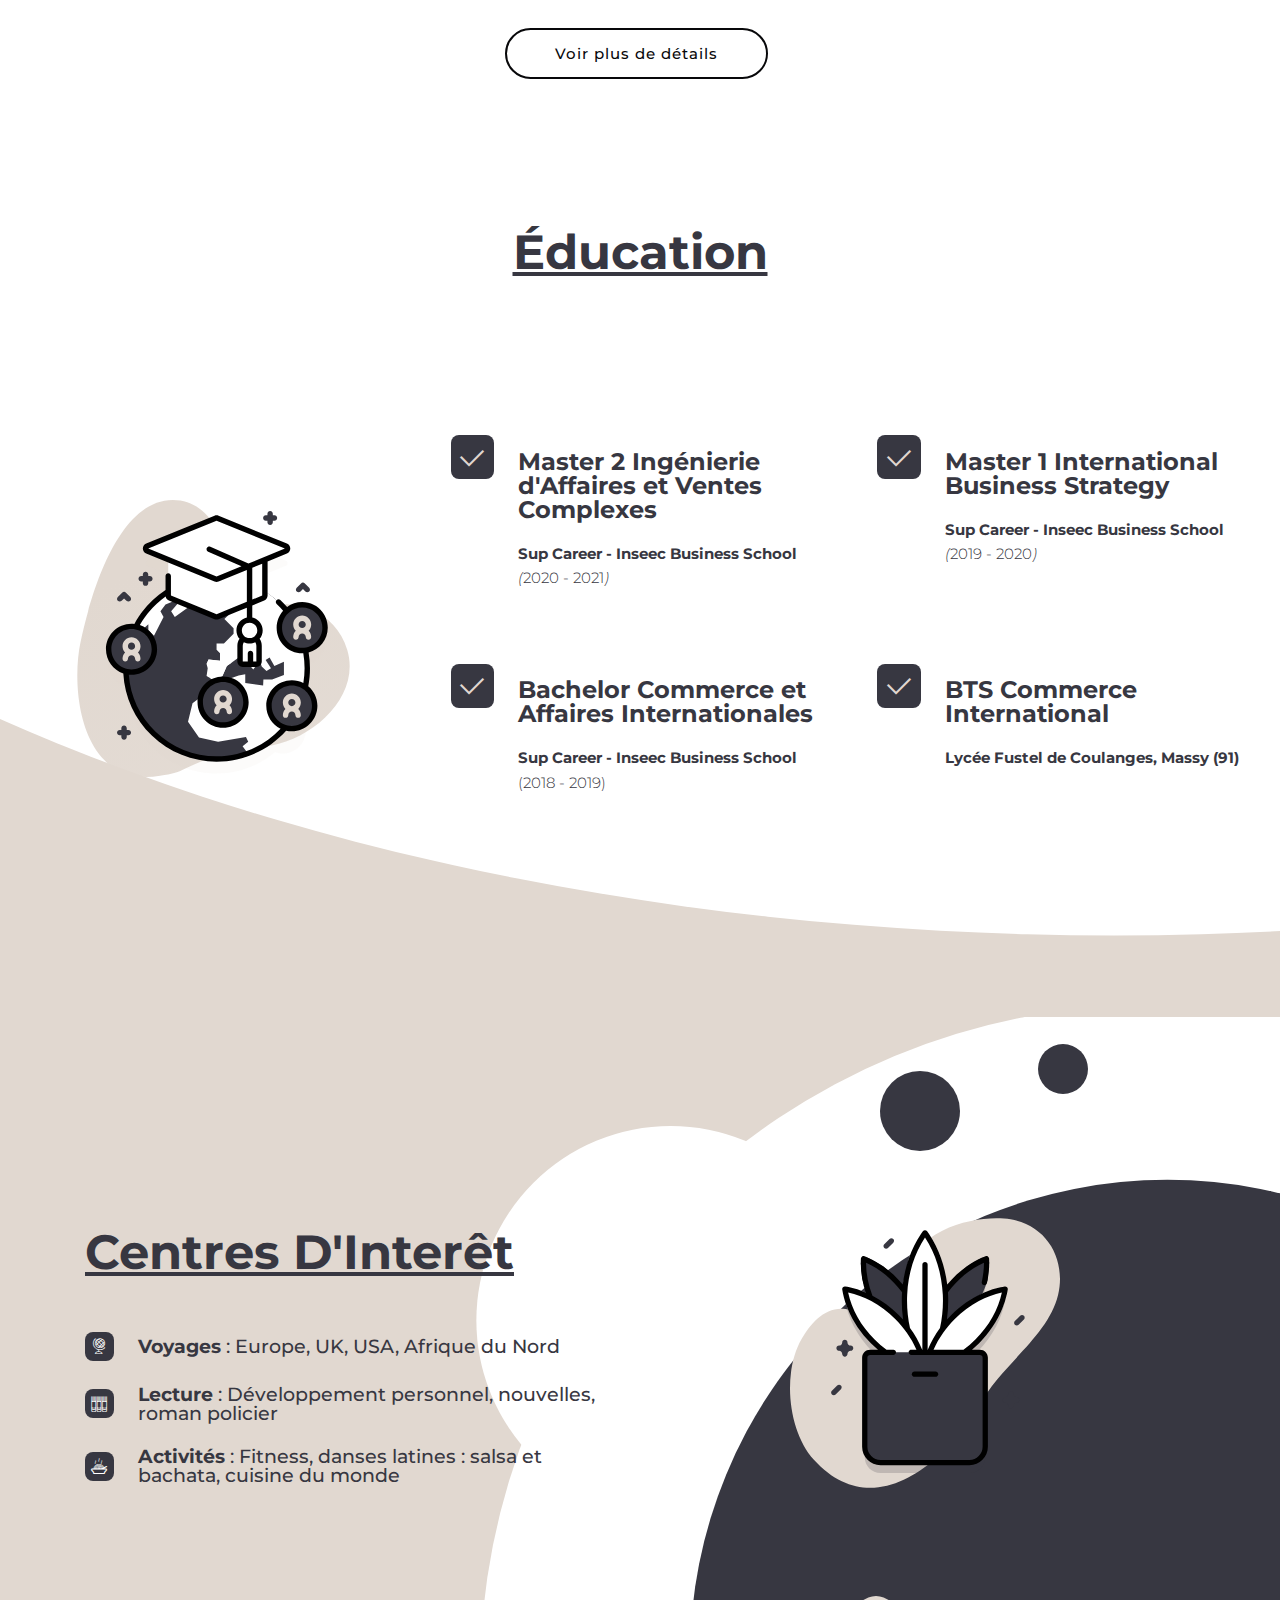
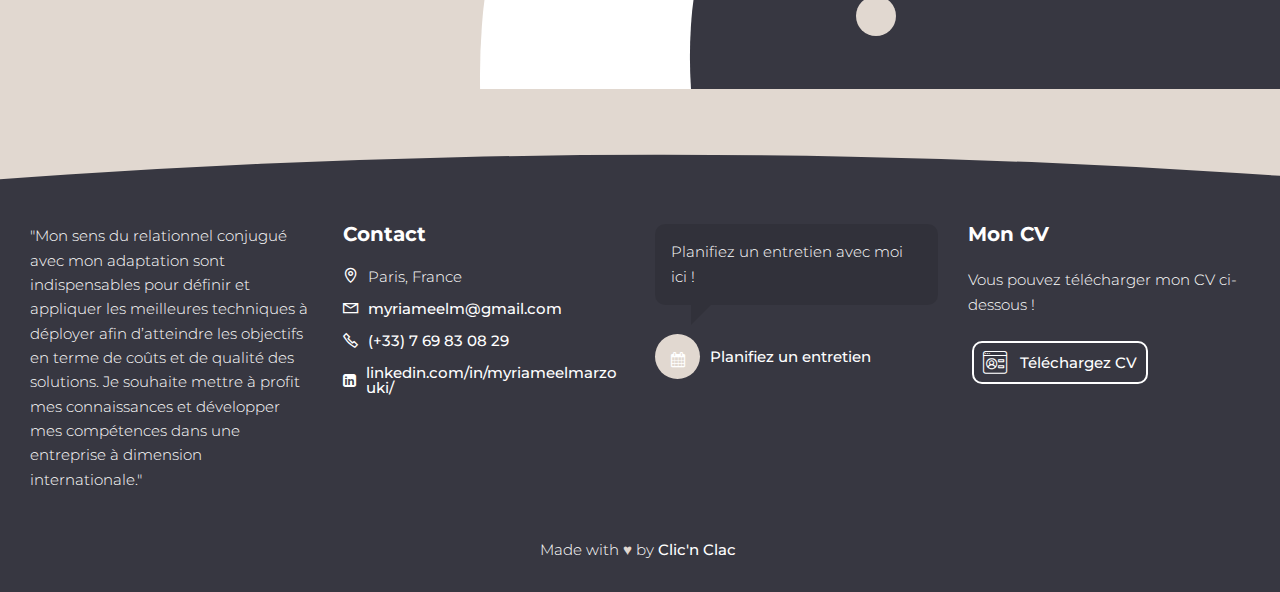
==== commit f60f9843: "Add files via upload" ====
--- a/index.html
+++ b/index.html
@@ -10,7 +10,7 @@
   <meta property="og:image" content="assets/images/index-meta.png">
   <meta property="og:title" content="Votre futur talent 👩">
   <meta property="og:description" content="Bonjour 👋, je m'appelle Myriame El Marzouki et je cherche actuellement à contribuer à la croissance d'une entreprise innovante. Voilà mon web-cv.">
-  <meta property="og:url" content="https://myriameelmarzouki.github.io/cv/index.html">
+  <meta property="og:url" content="https://myriameelmarzouki.github.io/cv/index.html"> 
   <meta property="og:site_name" content="Votre futur talent 👩">
   <meta name="twitter:card" content="summary_large_image"/>
   <meta name="twitter:description" content="Bonjour 👋, je m'appelle Myriame El Marzouki et je cherche actuellement à contribuer à la croissance d'une entreprise innovante. Voilà mon web-cv.">
--- a/assets/web/assets/mobirise-icons2/mobirise2.css
+++ b/assets/web/assets/mobirise-icons2/mobirise2.css
@@ -0,0 +1,498 @@
+@font-face {
+  font-family: 'Moririse2';
+  font-display: swap;
+  src:  url('mobirise2.eot?f2bix4');
+  src:  url('mobirise2.eot?f2bix4#iefix') format('embedded-opentype'),
+    url('mobirise2.ttf?f2bix4') format('truetype'),
+    url('mobirise2.woff?f2bix4') format('woff'),
+    url('mobirise2.svg?f2bix4#mobirise2') format('svg');
+  font-weight: normal;
+  font-style: normal;
+}
+
+[class^="mobi-"], [class*=" mobi-"] {
+  /* use !important to prevent issues with browser extensions that change fonts */
+  font-family: 'Moririse2' !important;
+  speak: none;
+  font-style: normal;
+  font-weight: normal;
+  font-variant: normal;
+  text-transform: none;
+  line-height: 1;
+
+  /* Better Font Rendering =========== */
+  -webkit-font-smoothing: antialiased;
+  -moz-osx-font-smoothing: grayscale;
+}
+
+.mobi-mbri-add-submenu:before {
+  content: "\e900";
+}
+.mobi-mbri-alert:before {
+  content: "\e901";
+}
+.mobi-mbri-align-center:before {
+  content: "\e902";
+}
+.mobi-mbri-align-justify:before {
+  content: "\e903";
+}
+.mobi-mbri-align-left:before {
+  content: "\e904";
+}
+.mobi-mbri-align-right:before {
+  content: "\e905";
+}
+.mobi-mbri-android:before {
+  content: "\e906";
+}
+.mobi-mbri-apple:before {
+  content: "\e907";
+}
+.mobi-mbri-arrow-down:before {
+  content: "\e908";
+}
+.mobi-mbri-arrow-next:before {
+  content: "\e909";
+}
+.mobi-mbri-arrow-prev:before {
+  content: "\e90a";
+}
+.mobi-mbri-arrow-up:before {
+  content: "\e90b";
+}
+.mobi-mbri-bold:before {
+  content: "\e90c";
+}
+.mobi-mbri-bookmark:before {
+  content: "\e90d";
+}
+.mobi-mbri-bootstrap:before {
+  content: "\e90e";
+}
+.mobi-mbri-briefcase:before {
+  content: "\e90f";
+}
+.mobi-mbri-browse:before {
+  content: "\e910";
+}
+.mobi-mbri-bulleted-list:before {
+  content: "\e911";
+}
+.mobi-mbri-calendar:before {
+  content: "\e912";
+}
+.mobi-mbri-camera:before {
+  content: "\e913";
+}
+.mobi-mbri-cart-add:before {
+  content: "\e914";
+}
+.mobi-mbri-cart-full:before {
+  content: "\e915";
+}
+.mobi-mbri-cash:before {
+  content: "\e916";
+}
+.mobi-mbri-change-style:before {
+  content: "\e917";
+}
+.mobi-mbri-chat:before {
+  content: "\e918";
+}
+.mobi-mbri-clock:before {
+  content: "\e919";
+}
+.mobi-mbri-close:before {
+  content: "\e91a";
+}
+.mobi-mbri-cloud:before {
+  content: "\e91b";
+}
+.mobi-mbri-code:before {
+  content: "\e91c";
+}
+.mobi-mbri-contact-form:before {
+  content: "\e91d";
+}
+.mobi-mbri-credit-card:before {
+  content: "\e91e";
+}
+.mobi-mbri-cursor-click:before {
+  content: "\e91f";
+}
+.mobi-mbri-cust-feedback:before {
+  content: "\e920";
+}
+.mobi-mbri-database:before {
+  content: "\e921";
+}
+.mobi-mbri-delivery:before {
+  content: "\e922";
+}
+.mobi-mbri-desktop:before {
+  content: "\e923";
+}
+.mobi-mbri-devices:before {
+  content: "\e924";
+}
+.mobi-mbri-down:before {
+  content: "\e925";
+}
+.mobi-mbri-download-2:before {
+  content: "\e926";
+}
+.mobi-mbri-download:before {
+  content: "\e927";
+}
+.mobi-mbri-drag-n-drop-2:before {
+  content: "\e928";
+}
+.mobi-mbri-drag-n-drop:before {
+  content: "\e929";
+}
+.mobi-mbri-edit-2:before {
+  content: "\e92a";
+}
+.mobi-mbri-edit:before {
+  content: "\e92b";
+}
+.mobi-mbri-error:before {
+  content: "\e92c";
+}
+.mobi-mbri-extension:before {
+  content: "\e92d";
+}
+.mobi-mbri-features:before {
+  content: "\e92e";
+}
+.mobi-mbri-file:before {
+  content: "\e92f";
+}
+.mobi-mbri-flag:before {
+  content: "\e930";
+}
+.mobi-mbri-folder:before {
+  content: "\e931";
+}
+.mobi-mbri-gift:before {
+  content: "\e932";
+}
+.mobi-mbri-github:before {
+  content: "\e933";
+}
+.mobi-mbri-globe-2:before {
+  content: "\e934";
+}
+.mobi-mbri-globe:before {
+  content: "\e935";
+}
+.mobi-mbri-growing-chart:before {
+  content: "\e936";
+}
+.mobi-mbri-hearth:before {
+  content: "\e937";
+}
+.mobi-mbri-help:before {
+  content: "\e938";
+}
+.mobi-mbri-home:before {
+  content: "\e939";
+}
+.mobi-mbri-hot-cup:before {
+  content: "\e93a";
+}
+.mobi-mbri-idea:before {
+  content: "\e93b";
+}
+.mobi-mbri-image-gallery:before {
+  content: "\e93c";
+}
+.mobi-mbri-image-slider:before {
+  content: "\e93d";
+}
+.mobi-mbri-info:before {
+  content: "\e93e";
+}
+.mobi-mbri-italic:before {
+  content: "\e93f";
+}
+.mobi-mbri-key:before {
+  content: "\e940";
+}
+.mobi-mbri-laptop:before {
+  content: "\e941";
+}
+.mobi-mbri-layers:before {
+  content: "\e942";
+}
+.mobi-mbri-left-right:before {
+  content: "\e943";
+}
+.mobi-mbri-left:before {
+  content: "\e944";
+}
+.mobi-mbri-letter:before {
+  content: "\e945";
+}
+.mobi-mbri-like:before {
+  content: "\e946";
+}
+.mobi-mbri-link:before {
+  content: "\e947";
+}
+.mobi-mbri-lock:before {
+  content: "\e948";
+}
+.mobi-mbri-login:before {
+  content: "\e949";
+}
+.mobi-mbri-logout:before {
+  content: "\e94a";
+}
+.mobi-mbri-magic-stick:before {
+  content: "\e94b";
+}
+.mobi-mbri-map-pin:before {
+  content: "\e94c";
+}
+.mobi-mbri-menu:before {
+  content: "\e94d";
+}
+.mobi-mbri-mobile-2:before {
+  content: "\e94e";
+}
+.mobi-mbri-mobile-horizontal:before {
+  content: "\e94f";
+}
+.mobi-mbri-mobile:before {
+  content: "\e950";
+}
+.mobi-mbri-mobirise:before {
+  content: "\e951";
+}
+.mobi-mbri-more-horizontal:before {
+  content: "\e952";
+}
+.mobi-mbri-more-vertical:before {
+  content: "\e953";
+}
+.mobi-mbri-music:before {
+  content: "\e954";
+}
+.mobi-mbri-new-file:before {
+  content: "\e955";
+}
+.mobi-mbri-numbered-list:before {
+  content: "\e956";
+}
+.mobi-mbri-opened-folder:before {
+  content: "\e957";
+}
+.mobi-mbri-pages:before {
+  content: "\e958";
+}
+.mobi-mbri-paper-plane:before {
+  content: "\e959";
+}
+.mobi-mbri-paperclip:before {
+  content: "\e95a";
+}
+.mobi-mbri-phone:before {
+  content: "\e95b";
+}
+.mobi-mbri-photo:before {
+  content: "\e95c";
+}
+.mobi-mbri-photos:before {
+  content: "\e95d";
+}
+.mobi-mbri-pin:before {
+  content: "\e95e";
+}
+.mobi-mbri-play:before {
+  content: "\e95f";
+}
+.mobi-mbri-plus:before {
+  content: "\e960";
+}
+.mobi-mbri-preview:before {
+  content: "\e961";
+}
+.mobi-mbri-print:before {
+  content: "\e962";
+}
+.mobi-mbri-protect:before {
+  content: "\e963";
+}
+.mobi-mbri-question:before {
+  content: "\e964";
+}
+.mobi-mbri-quote-left:before {
+  content: "\e965";
+}
+.mobi-mbri-quote-right:before {
+  content: "\e966";
+}
+.mobi-mbri-redo:before {
+  content: "\e967";
+}
+.mobi-mbri-refresh:before {
+  content: "\e968";
+}
+.mobi-mbri-responsive-2:before {
+  content: "\e969";
+}
+.mobi-mbri-responsive:before {
+  content: "\e96a";
+}
+.mobi-mbri-right:before {
+  content: "\e96b";
+}
+.mobi-mbri-rocket:before {
+  content: "\e96c";
+}
+.mobi-mbri-sad-face:before {
+  content: "\e96d";
+}
+.mobi-mbri-sale:before {
+  content: "\e96e";
+}
+.mobi-mbri-save:before {
+  content: "\e96f";
+}
+.mobi-mbri-search:before {
+  content: "\e970";
+}
+.mobi-mbri-setting-2:before {
+  content: "\e971";
+}
+.mobi-mbri-setting-3:before {
+  content: "\e972";
+}
+.mobi-mbri-setting:before {
+  content: "\e973";
+}
+.mobi-mbri-share:before {
+  content: "\e974";
+}
+.mobi-mbri-shopping-bag:before {
+  content: "\e975";
+}
+.mobi-mbri-shopping-basket:before {
+  content: "\e976";
+}
+.mobi-mbri-shopping-cart:before {
+  content: "\e977";
+}
+.mobi-mbri-sites:before {
+  content: "\e978";
+}
+.mobi-mbri-smile-face:before {
+  content: "\e979";
+}
+.mobi-mbri-speed:before {
+  content: "\e97a";
+}
+.mobi-mbri-star:before {
+  content: "\e97b";
+}
+.mobi-mbri-success:before {
+  content: "\e97c";
+}
+.mobi-mbri-sun:before {
+  content: "\e97d";
+}
+.mobi-mbri-sun2:before {
+  content: "\e97e";
+}
+.mobi-mbri-tablet-vertical:before {
+  content: "\e97f";
+}
+.mobi-mbri-tablet:before {
+  content: "\e980";
+}
+.mobi-mbri-target:before {
+  content: "\e981";
+}
+.mobi-mbri-timer:before {
+  content: "\e982";
+}
+.mobi-mbri-to-ftp:before {
+  content: "\e983";
+}
+.mobi-mbri-to-local-drive:before {
+  content: "\e984";
+}
+.mobi-mbri-touch-swipe:before {
+  content: "\e985";
+}
+.mobi-mbri-touch:before {
+  content: "\e986";
+}
+.mobi-mbri-trash:before {
+  content: "\e987";
+}
+.mobi-mbri-underline:before {
+  content: "\e988";
+}
+.mobi-mbri-undo:before {
+  content: "\e989";
+}
+.mobi-mbri-unlink:before {
+  content: "\e98a";
+}
+.mobi-mbri-unlock:before {
+  content: "\e98b";
+}
+.mobi-mbri-up-down:before {
+  content: "\e98c";
+}
+.mobi-mbri-up:before {
+  content: "\e98d";
+}
+.mobi-mbri-update:before {
+  content: "\e98e";
+}
+.mobi-mbri-upload-2:before {
+  content: "\e98f";
+}
+.mobi-mbri-upload:before {
+  content: "\e990";
+}
+.mobi-mbri-user-2:before {
+  content: "\e991";
+}
+.mobi-mbri-user:before {
+  content: "\e992";
+}
+.mobi-mbri-users:before {
+  content: "\e993";
+}
+.mobi-mbri-video-play:before {
+  content: "\e994";
+}
+.mobi-mbri-video:before {
+  content: "\e995";
+}
+.mobi-mbri-watch:before {
+  content: "\e996";
+}
+.mobi-mbri-website-theme-2:before {
+  content: "\e997";
+}
+.mobi-mbri-website-theme:before {
+  content: "\e998";
+}
+.mobi-mbri-wifi:before {
+  content: "\e999";
+}
+.mobi-mbri-windows:before {
+  content: "\e99a";
+}
+.mobi-mbri-zoom-in:before {
+  content: "\e99b";
+}
+.mobi-mbri-zoom-out:before {
+  content: "\e99c";
+}
--- a/assets/web/assets/mobirise-icons/mobirise-icons.css
+++ b/assets/web/assets/mobirise-icons/mobirise-icons.css
@@ -0,0 +1,477 @@
+@font-face {
+  font-family: 'MobiriseIcons';
+  src:  url('mobirise-icons.eot?spat4u');
+  src:  url('mobirise-icons.eot?spat4u#iefix') format('embedded-opentype'),
+    url('mobirise-icons.ttf?spat4u') format('truetype'),
+    url('mobirise-icons.woff?spat4u') format('woff'),
+    url('mobirise-icons.svg?spat4u#MobiriseIcons') format('svg');
+  font-weight: normal;
+  font-style: normal;
+  font-display: swap;
+}
+
+[class^="mbri-"], [class*=" mbri-"] {
+  /* use !important to prevent issues with browser extensions that change fonts */
+  font-family: MobiriseIcons !important;
+  speak: none;
+  font-style: normal;
+  font-weight: normal;
+  font-variant: normal;
+  text-transform: none;
+  line-height: 1;
+
+  /* Better Font Rendering =========== */
+  -webkit-font-smoothing: antialiased;
+  -moz-osx-font-smoothing: grayscale;
+}
+
+.mbri-add-submenu:before {
+  content: "\e900";
+}
+.mbri-alert:before {
+  content: "\e901";
+}
+.mbri-align-center:before {
+  content: "\e902";
+}
+.mbri-align-justify:before {
+  content: "\e903";
+}
+.mbri-align-left:before {
+  content: "\e904";
+}
+.mbri-align-right:before {
+  content: "\e905";
+}
+.mbri-android:before {
+  content: "\e906";
+}
+.mbri-apple:before {
+  content: "\e907";
+}
+.mbri-arrow-down:before {
+  content: "\e908";
+}
+.mbri-arrow-next:before {
+  content: "\e909";
+}
+.mbri-arrow-prev:before {
+  content: "\e90a";
+}
+.mbri-arrow-up:before {
+  content: "\e90b";
+}
+.mbri-bold:before {
+  content: "\e90c";
+}
+.mbri-bookmark:before {
+  content: "\e90d";
+}
+.mbri-bootstrap:before {
+  content: "\e90e";
+}
+.mbri-briefcase:before {
+  content: "\e90f";
+}
+.mbri-browse:before {
+  content: "\e910";
+}
+.mbri-bulleted-list:before {
+  content: "\e911";
+}
+.mbri-calendar:before {
+  content: "\e912";
+}
+.mbri-camera:before {
+  content: "\e913";
+}
+.mbri-cart-add:before {
+  content: "\e914";
+}
+.mbri-cart-full:before {
+  content: "\e915";
+}
+.mbri-cash:before {
+  content: "\e916";
+}
+.mbri-change-style:before {
+  content: "\e917";
+}
+.mbri-chat:before {
+  content: "\e918";
+}
+.mbri-clock:before {
+  content: "\e919";
+}
+.mbri-close:before {
+  content: "\e91a";
+}
+.mbri-cloud:before {
+  content: "\e91b";
+}
+.mbri-code:before {
+  content: "\e91c";
+}
+.mbri-contact-form:before {
+  content: "\e91d";
+}
+.mbri-credit-card:before {
+  content: "\e91e";
+}
+.mbri-cursor-click:before {
+  content: "\e91f";
+}
+.mbri-cust-feedback:before {
+  content: "\e920";
+}
+.mbri-database:before {
+  content: "\e921";
+}
+.mbri-delivery:before {
+  content: "\e922";
+}
+.mbri-desktop:before {
+  content: "\e923";
+}
+.mbri-devices:before {
+  content: "\e924";
+}
+.mbri-down:before {
+  content: "\e925";
+}
+.mbri-download:before {
+  content: "\e989";
+}
+.mbri-drag-n-drop:before {
+  content: "\e927";
+}
+.mbri-drag-n-drop2:before {
+  content: "\e928";
+}
+.mbri-edit:before {
+  content: "\e929";
+}
+.mbri-edit2:before {
+  content: "\e92a";
+}
+.mbri-error:before {
+  content: "\e92b";
+}
+.mbri-extension:before {
+  content: "\e92c";
+}
+.mbri-features:before {
+  content: "\e92d";
+}
+.mbri-file:before {
+  content: "\e92e";
+}
+.mbri-flag:before {
+  content: "\e92f";
+}
+.mbri-folder:before {
+  content: "\e930";
+}
+.mbri-gift:before {
+  content: "\e931";
+}
+.mbri-github:before {
+  content: "\e932";
+}
+.mbri-globe:before {
+  content: "\e933";
+}
+.mbri-globe-2:before {
+  content: "\e934";
+}
+.mbri-growing-chart:before {
+  content: "\e935";
+}
+.mbri-hearth:before {
+  content: "\e936";
+}
+.mbri-help:before {
+  content: "\e937";
+}
+.mbri-home:before {
+  content: "\e938";
+}
+.mbri-hot-cup:before {
+  content: "\e939";
+}
+.mbri-idea:before {
+  content: "\e93a";
+}
+.mbri-image-gallery:before {
+  content: "\e93b";
+}
+.mbri-image-slider:before {
+  content: "\e93c";
+}
+.mbri-info:before {
+  content: "\e93d";
+}
+.mbri-italic:before {
+  content: "\e93e";
+}
+.mbri-key:before {
+  content: "\e93f";
+}
+.mbri-laptop:before {
+  content: "\e940";
+}
+.mbri-layers:before {
+  content: "\e941";
+}
+.mbri-left-right:before {
+  content: "\e942";
+}
+.mbri-left:before {
+  content: "\e943";
+}
+.mbri-letter:before {
+  content: "\e944";
+}
+.mbri-like:before {
+  content: "\e945";
+}
+.mbri-link:before {
+  content: "\e946";
+}
+.mbri-lock:before {
+  content: "\e947";
+}
+.mbri-login:before {
+  content: "\e948";
+}
+.mbri-logout:before {
+  content: "\e949";
+}
+.mbri-magic-stick:before {
+  content: "\e94a";
+}
+.mbri-map-pin:before {
+  content: "\e94b";
+}
+.mbri-menu:before {
+  content: "\e94c";
+}
+.mbri-mobile:before {
+  content: "\e94d";
+}
+.mbri-mobile2:before {
+  content: "\e94e";
+}
+.mbri-mobirise:before {
+  content: "\e94f";
+}
+.mbri-more-horizontal:before {
+  content: "\e950";
+}
+.mbri-more-vertical:before {
+  content: "\e951";
+}
+.mbri-music:before {
+  content: "\e952";
+}
+.mbri-new-file:before {
+  content: "\e953";
+}
+.mbri-numbered-list:before {
+  content: "\e954";
+}
+.mbri-opened-folder:before {
+  content: "\e955";
+}
+.mbri-pages:before {
+  content: "\e956";
+}
+.mbri-paper-plane:before {
+  content: "\e957";
+}
+.mbri-paperclip:before {
+  content: "\e958";
+}
+.mbri-photo:before {
+  content: "\e959";
+}
+.mbri-photos:before {
+  content: "\e95a";
+}
+.mbri-pin:before {
+  content: "\e95b";
+}
+.mbri-play:before {
+  content: "\e95c";
+}
+.mbri-plus:before {
+  content: "\e95d";
+}
+.mbri-preview:before {
+  content: "\e95e";
+}
+.mbri-print:before {
+  content: "\e95f";
+}
+.mbri-protect:before {
+  content: "\e960";
+}
+.mbri-question:before {
+  content: "\e961";
+}
+.mbri-quote-left:before {
+  content: "\e962";
+}
+.mbri-quote-right:before {
+  content: "\e963";
+}
+.mbri-refresh:before {
+  content: "\e964";
+}
+.mbri-responsive:before {
+  content: "\e965";
+}
+.mbri-right:before {
+  content: "\e966";
+}
+.mbri-rocket:before {
+  content: "\e967";
+}
+.mbri-sad-face:before {
+  content: "\e968";
+}
+.mbri-sale:before {
+  content: "\e969";
+}
+.mbri-save:before {
+  content: "\e96a";
+}
+.mbri-search:before {
+  content: "\e96b";
+}
+.mbri-setting:before {
+  content: "\e96c";
+}
+.mbri-setting2:before {
+  content: "\e96d";
+}
+.mbri-setting3:before {
+  content: "\e96e";
+}
+.mbri-share:before {
+  content: "\e96f";
+}
+.mbri-shopping-bag:before {
+  content: "\e970";
+}
+.mbri-shopping-basket:before {
+  content: "\e971";
+}
+.mbri-shopping-cart:before {
+  content: "\e972";
+}
+.mbri-sites:before {
+  content: "\e973";
+}
+.mbri-smile-face:before {
+  content: "\e974";
+}
+.mbri-speed:before {
+  content: "\e975";
+}
+.mbri-star:before {
+  content: "\e976";
+}
+.mbri-success:before {
+  content: "\e977";
+}
+.mbri-sun:before {
+  content: "\e978";
+}
+.mbri-sun2:before {
+  content: "\e979";
+}
+.mbri-tablet:before {
+  content: "\e97a";
+}
+.mbri-tablet-vertical:before {
+  content: "\e97b";
+}
+.mbri-target:before {
+  content: "\e97c";
+}
+.mbri-timer:before {
+  content: "\e97d";
+}
+.mbri-to-ftp:before {
+  content: "\e97e";
+}
+.mbri-to-local-drive:before {
+  content: "\e97f";
+}
+.mbri-touch-swipe:before {
+  content: "\e980";
+}
+.mbri-touch:before {
+  content: "\e981";
+}
+.mbri-trash:before {
+  content: "\e982";
+}
+.mbri-underline:before {
+  content: "\e983";
+}
+.mbri-unlink:before {
+  content: "\e984";
+}
+.mbri-unlock:before {
+  content: "\e985";
+}
+.mbri-up-down:before {
+  content: "\e986";
+}
+.mbri-up:before {
+  content: "\e987";
+}
+.mbri-update:before {
+  content: "\e988";
+}
+.mbri-upload:before {
+ content: "\e926"; 
+}
+.mbri-user:before {
+  content: "\e98a";
+}
+.mbri-user2:before {
+  content: "\e98b";
+}
+.mbri-users:before {
+  content: "\e98c";
+}
+.mbri-video:before {
+  content: "\e98d";
+}
+.mbri-video-play:before {
+  content: "\e98e";
+}
+.mbri-watch:before {
+  content: "\e98f";
+}
+.mbri-website-theme:before {
+  content: "\e990";
+}
+.mbri-wifi:before {
+  content: "\e991";
+}
+.mbri-windows:before {
+  content: "\e992";
+}
+.mbri-zoom-out:before {
+  content: "\e993";
+}
+.mbri-redo:before {
+  content: "\e994";
+}
+.mbri-undo:before {
+  content: "\e995";
+}
--- a/assets/icon54/style.css
+++ b/assets/icon54/style.css
@@ -0,0 +1,6381 @@
+@font-face {
+    font-family: 'icon54';
+    src: url('fonts/icon54.eot?uf6sbu');
+    src: url('fonts/icon54.eot?uf6sbu#iefix') format('embedded-opentype'),
+        url('fonts/icon54.ttf?uf6sbu') format('truetype'),
+        url('fonts/icon54.woff?uf6sbu') format('woff'),
+        url('fonts/icon54.svg?uf6sbu#icon54') format('svg');
+    font-weight: normal;
+    font-style: normal;
+}
+
+[class^='icon54-v1-'],
+[class*=' icon54-v1-'] {
+    /* use !important to prevent issues with browser extensions that change fonts */
+    font-family: 'icon54' !important;
+    speak: none;
+    font-style: normal;
+    font-weight: normal;
+    font-variant: normal;
+    text-transform: none;
+    line-height: 1;
+
+    /* Better Font Rendering =========== */
+    -webkit-font-smoothing: antialiased;
+    -moz-osx-font-smoothing: grayscale;
+}
+
+.icon54-v1-add-bag::before {
+    content: '\e900';
+}
+.icon54-v1-add-cart2::before {
+    content: '\e901';
+}
+.icon54-v1-add-chat1::before {
+    content: '\e902';
+}
+.icon54-v1-add-chat2::before {
+    content: '\e903';
+}
+.icon54-v1-add-chat3::before {
+    content: '\e904';
+}
+.icon54-v1-bitcoin-bag::before {
+    content: '\e905';
+}
+.icon54-v1-bitcoin-cart::before {
+    content: '\e906';
+}
+.icon54-v1-cart::before {
+    content: '\e907';
+}
+.icon54-v1-char-search2::before {
+    content: '\e908';
+}
+.icon54-v1-chat-1::before {
+    content: '\e909';
+}
+.icon54-v1-chat-2::before {
+    content: '\e90a';
+}
+.icon54-v1-chat-3::before {
+    content: '\e90b';
+}
+.icon54-v1-chat-bubble1::before {
+    content: '\e90c';
+}
+.icon54-v1-chat-bubble2::before {
+    content: '\e90d';
+}
+.icon54-v1-chat-bubble4::before {
+    content: '\e90e';
+}
+.icon54-v1-chat-bubble5::before {
+    content: '\e90f';
+}
+.icon54-v1-chat-buble3::before {
+    content: '\e910';
+}
+.icon54-v1-chat-delete1::before {
+    content: '\e911';
+}
+.icon54-v1-chat-delete2::before {
+    content: '\e912';
+}
+.icon54-v1-chat-delete3::before {
+    content: '\e913';
+}
+.icon54-v1-chat-error1::before {
+    content: '\e914';
+}
+.icon54-v1-chat-error2::before {
+    content: '\e915';
+}
+.icon54-v1-chat-error3::before {
+    content: '\e916';
+}
+.icon54-v1-chat-help1::before {
+    content: '\e917';
+}
+.icon54-v1-chat-help2::before {
+    content: '\e918';
+}
+.icon54-v1-chat-help3::before {
+    content: '\e919';
+}
+.icon54-v1-chat-remouve1::before {
+    content: '\e91a';
+}
+.icon54-v1-chat-remouve2::before {
+    content: '\e91b';
+}
+.icon54-v1-chat-remouve3::before {
+    content: '\e91c';
+}
+.icon54-v1-chat-search1::before {
+    content: '\e91d';
+}
+.icon54-v1-chat-search3::before {
+    content: '\e91e';
+}
+.icon54-v1-chat-settings1::before {
+    content: '\e91f';
+}
+.icon54-v1-chat-settings2::before {
+    content: '\e920';
+}
+.icon54-v1-chat-settings3::before {
+    content: '\e921';
+}
+.icon54-v1-chat-user1::before {
+    content: '\e922';
+}
+.icon54-v1-chat-user2::before {
+    content: '\e923';
+}
+.icon54-v1-chat-user3::before {
+    content: '\e924';
+}
+.icon54-v1-chat-user4::before {
+    content: '\e925';
+}
+.icon54-v1-check-out::before {
+    content: '\e926';
+}
+.icon54-v1-clear-bag::before {
+    content: '\e927';
+}
+.icon54-v1-clear-cart2::before {
+    content: '\e928';
+}
+.icon54-v1-conference-chat::before {
+    content: '\e929';
+}
+.icon54-v1-conference-speach::before {
+    content: '\e92a';
+}
+.icon54-v1-credit-card::before {
+    content: '\e92b';
+}
+.icon54-v1-cuppon::before {
+    content: '\e92c';
+}
+.icon54-v1-dismiss-bag::before {
+    content: '\e92d';
+}
+.icon54-v1-dismiss-cart::before {
+    content: '\e92e';
+}
+.icon54-v1-dismiss-chat1::before {
+    content: '\e92f';
+}
+.icon54-v1-dismiss-chat2::before {
+    content: '\e930';
+}
+.icon54-v1-dismiss-chat3::before {
+    content: '\e931';
+}
+.icon54-v1-dollar-bag::before {
+    content: '\e932';
+}
+.icon54-v1-dollar-cart::before {
+    content: '\e933';
+}
+.icon54-v1-done-bag::before {
+    content: '\e934';
+}
+.icon54-v1-done-cat::before {
+    content: '\e935';
+}
+.icon54-v1-dream-bubble1::before {
+    content: '\e936';
+}
+.icon54-v1-dream-bubble2::before {
+    content: '\e937';
+}
+.icon54-v1-dreamimg-2::before {
+    content: '\e938';
+}
+.icon54-v1-dreaming-1::before {
+    content: '\e939';
+}
+.icon54-v1-euro-bag::before {
+    content: '\e93a';
+}
+.icon54-v1-euro-cart::before {
+    content: '\e93b';
+}
+.icon54-v1-favorite-bag::before {
+    content: '\e93c';
+}
+.icon54-v1-favorite-cart::before {
+    content: '\e93d';
+}
+.icon54-v1-favorite-chat1::before {
+    content: '\e93e';
+}
+.icon54-v1-favorite-chat2::before {
+    content: '\e93f';
+}
+.icon54-v1-favorite-chat3::before {
+    content: '\e940';
+}
+.icon54-v1-full-cart2::before {
+    content: '\e941';
+}
+.icon54-v1-gift-box2::before {
+    content: '\e942';
+}
+.icon54-v1-gift-card2::before {
+    content: '\e943';
+}
+.icon54-v1-home-bag::before {
+    content: '\e944';
+}
+.icon54-v1-hot-offer::before {
+    content: '\e945';
+}
+.icon54-v1-mobile-shopping1::before {
+    content: '\e946';
+}
+.icon54-v1-mobile-shopping2::before {
+    content: '\e947';
+}
+.icon54-v1-on-sale2::before {
+    content: '\e948';
+}
+.icon54-v1-on-sale::before {
+    content: '\e949';
+}
+.icon54-v1-online-shopping1::before {
+    content: '\e94a';
+}
+.icon54-v1-online-store::before {
+    content: '\e94b';
+}
+.icon54-v1-open-box::before {
+    content: '\e94c';
+}
+.icon54-v1-pound-bag::before {
+    content: '\e94d';
+}
+.icon54-v1-pound-cart::before {
+    content: '\e94e';
+}
+.icon54-v1-remouve-bag::before {
+    content: '\e94f';
+}
+.icon54-v1-remouve-cart2::before {
+    content: '\e950';
+}
+.icon54-v1-rotate-2::before {
+    content: '\e951';
+}
+.icon54-v1-search-bag::before {
+    content: '\e952';
+}
+.icon54-v1-search-cart::before {
+    content: '\e953';
+}
+.icon54-v1-secure-shopping3::before {
+    content: '\e954';
+}
+.icon54-v1-secure-shopping4::before {
+    content: '\e955';
+}
+.icon54-v1-secure-shopping5::before {
+    content: '\e956';
+}
+.icon54-v1-share-conversation1::before {
+    content: '\e957';
+}
+.icon54-v1-share-conversation2::before {
+    content: '\e958';
+}
+.icon54-v1-share-conversation3::before {
+    content: '\e959';
+}
+.icon54-v1-shipping-box::before {
+    content: '\e95a';
+}
+.icon54-v1-shipping-scedule::before {
+    content: '\e95b';
+}
+.icon54-v1-shipping::before {
+    content: '\e95c';
+}
+.icon54-v1-shopping-bag::before {
+    content: '\e95d';
+}
+.icon54-v1-video-message::before {
+    content: '\e95e';
+}
+.icon54-v1-voice-message::before {
+    content: '\e95f';
+}
+.icon54-v1-web-shop1::before {
+    content: '\e960';
+}
+.icon54-v1-web-shop2::before {
+    content: '\e961';
+}
+.icon54-v1-web-shop3::before {
+    content: '\e962';
+}
+.icon54-v1-d-blockchart1::before {
+    content: '\e963';
+}
+.icon54-v1-112::before {
+    content: '\e964';
+}
+.icon54-v1-911::before {
+    content: '\e965';
+}
+.icon54-v1-add-call::before {
+    content: '\e966';
+}
+.icon54-v1-balloons::before {
+    content: '\e967';
+}
+.icon54-v1-baseball-cap::before {
+    content: '\e968';
+}
+.icon54-v1-bat-man::before {
+    content: '\e969';
+}
+.icon54-v1-block-call::before {
+    content: '\e96a';
+}
+.icon54-v1-block-chart1::before {
+    content: '\e96b';
+}
+.icon54-v1-block-chart2::before {
+    content: '\e96c';
+}
+.icon54-v1-block-chart3::before {
+    content: '\e96d';
+}
+.icon54-v1-bluetuth-phonespeaker::before {
+    content: '\e96e';
+}
+.icon54-v1-call-24h::before {
+    content: '\e96f';
+}
+.icon54-v1-call-center24h::before {
+    content: '\e970';
+}
+.icon54-v1-call-forward::before {
+    content: '\e971';
+}
+.icon54-v1-call-made::before {
+    content: '\e972';
+}
+.icon54-v1-call-recieved::before {
+    content: '\e973';
+}
+.icon54-v1-call-reservation::before {
+    content: '\e974';
+}
+.icon54-v1-clear-call::before {
+    content: '\e975';
+}
+.icon54-v1-crain-hook::before {
+    content: '\e976';
+}
+.icon54-v1-decreasing-chart1::before {
+    content: '\e977';
+}
+.icon54-v1-decreasing-chart2::before {
+    content: '\e978';
+}
+.icon54-v1-delayed-call::before {
+    content: '\e979';
+}
+.icon54-v1-diagram-1::before {
+    content: '\e97a';
+}
+.icon54-v1-diagram-2::before {
+    content: '\e97b';
+}
+.icon54-v1-diagram-3::before {
+    content: '\e97c';
+}
+.icon54-v1-diagram-4::before {
+    content: '\e97d';
+}
+.icon54-v1-dial-pad2::before {
+    content: '\e97e';
+}
+.icon54-v1-dot-chart1::before {
+    content: '\e97f';
+}
+.icon54-v1-dot-chart2::before {
+    content: '\e980';
+}
+.icon54-v1-dot-chart3::before {
+    content: '\e981';
+}
+.icon54-v1-enter-1::before {
+    content: '\e982';
+}
+.icon54-v1-enter-2::before {
+    content: '\e983';
+}
+.icon54-v1-exit-1::before {
+    content: '\e984';
+}
+.icon54-v1-exit-2::before {
+    content: '\e985';
+}
+.icon54-v1-fax-phone::before {
+    content: '\e986';
+}
+.icon54-v1-fragment-chart::before {
+    content: '\e987';
+}
+.icon54-v1-hold-theline::before {
+    content: '\e988';
+}
+.icon54-v1-id-tag::before {
+    content: '\e989';
+}
+.icon54-v1-increasing-chart1::before {
+    content: '\e98a';
+}
+.icon54-v1-increasing-chart2::before {
+    content: '\e98b';
+}
+.icon54-v1-key-2::before {
+    content: '\e98c';
+}
+.icon54-v1-key-hole1::before {
+    content: '\e98d';
+}
+.icon54-v1-key-hole2::before {
+    content: '\e98e';
+}
+.icon54-v1-landscape-chart::before {
+    content: '\e98f';
+}
+.icon54-v1-line-chart1::before {
+    content: '\e990';
+}
+.icon54-v1-line-chart2::before {
+    content: '\e991';
+}
+.icon54-v1-line-chart3::before {
+    content: '\e992';
+}
+.icon54-v1-lock-1::before {
+    content: '\e993';
+}
+.icon54-v1-lock-call::before {
+    content: '\e994';
+}
+.icon54-v1-lock-user1::before {
+    content: '\e995';
+}
+.icon54-v1-lock-user2::before {
+    content: '\e996';
+}
+.icon54-v1-login-form1::before {
+    content: '\e997';
+}
+.icon54-v1-login-form2::before {
+    content: '\e998';
+}
+.icon54-v1-marge-call::before {
+    content: '\e999';
+}
+.icon54-v1-missed-call::before {
+    content: '\e99a';
+}
+.icon54-v1-name-tag::before {
+    content: '\e99b';
+}
+.icon54-v1-open-lock::before {
+    content: '\e99c';
+}
+.icon54-v1-pause-call::before {
+    content: '\e99d';
+}
+.icon54-v1-phone-1::before {
+    content: '\e99e';
+}
+.icon54-v1-phone-2::before {
+    content: '\e99f';
+}
+.icon54-v1-phone-3::before {
+    content: '\e9a0';
+}
+.icon54-v1-phone-4::before {
+    content: '\e9a1';
+}
+.icon54-v1-phone-book::before {
+    content: '\e9a2';
+}
+.icon54-v1-phone-box::before {
+    content: '\e9a3';
+}
+.icon54-v1-phone-intalk::before {
+    content: '\e9a4';
+}
+.icon54-v1-phone-ring::before {
+    content: '\e9a5';
+}
+.icon54-v1-phone-shopping::before {
+    content: '\e9a6';
+}
+.icon54-v1-pie-chart1::before {
+    content: '\e9a7';
+}
+.icon54-v1-pie-chart2::before {
+    content: '\e9a8';
+}
+.icon54-v1-pie-chart3::before {
+    content: '\e9a9';
+}
+.icon54-v1-pin-code::before {
+    content: '\e9aa';
+}
+.icon54-v1-public-phone::before {
+    content: '\e9ab';
+}
+.icon54-v1-recall::before {
+    content: '\e9ac';
+}
+.icon54-v1-record-call::before {
+    content: '\e9ad';
+}
+.icon54-v1-remouve-call::before {
+    content: '\e9ae';
+}
+.icon54-v1-ring-chart1::before {
+    content: '\e9af';
+}
+.icon54-v1-ring-chart2::before {
+    content: '\e9b0';
+}
+.icon54-v1-signal-0::before {
+    content: '\e9b1';
+}
+.icon54-v1-signal-1::before {
+    content: '\e9b2';
+}
+.icon54-v1-signal-2::before {
+    content: '\e9b3';
+}
+.icon54-v1-signal-3::before {
+    content: '\e9b4';
+}
+.icon54-v1-signal-4::before {
+    content: '\e9b5';
+}
+.icon54-v1-signal-5::before {
+    content: '\e9b6';
+}
+.icon54-v1-sinus::before {
+    content: '\e9b7';
+}
+.icon54-v1-split-call::before {
+    content: '\e9b8';
+}
+.icon54-v1-success-chart::before {
+    content: '\e9b9';
+}
+.icon54-v1-table-chart1::before {
+    content: '\e9ba';
+}
+.icon54-v1-table-chart2::before {
+    content: '\e9bb';
+}
+.icon54-v1-tangent::before {
+    content: '\e9bc';
+}
+.icon54-v1-bedroom::before {
+    content: '\e9bd';
+}
+.icon54-v1-fingertouch::before {
+    content: '\e9be';
+}
+.icon54-v1-hour::before {
+    content: '\e9bf';
+}
+.icon54-v1-bedroom2::before {
+    content: '\e9c0';
+}
+.icon54-v1-files::before {
+    content: '\e9c1';
+}
+.icon54-v1-fingertouch2::before {
+    content: '\e9c2';
+}
+.icon54-v1-files2::before {
+    content: '\e9c3';
+}
+.icon54-v1-fingertouch3::before {
+    content: '\e9c4';
+}
+.icon54-v1-starbed::before {
+    content: '\e9c5';
+}
+.icon54-v1-g-network::before {
+    content: '\e9c6';
+}
+.icon54-v1-gp-doc::before {
+    content: '\e9c7';
+}
+.icon54-v1-fingerroatate::before {
+    content: '\e9c8';
+}
+.icon54-v1-fingertouch4::before {
+    content: '\e9c9';
+}
+.icon54-v1-g-network2::before {
+    content: '\e9ca';
+}
+.icon54-v1-starhotel1::before {
+    content: '\e9cb';
+}
+.icon54-v1-starhotel2::before {
+    content: '\e9cc';
+}
+.icon54-v1-ball::before {
+    content: '\e9cd';
+}
+.icon54-v1-min::before {
+    content: '\e9ce';
+}
+.icon54-v1-by7::before {
+    content: '\e9cf';
+}
+.icon54-v1-min2::before {
+    content: '\e9d0';
+}
+.icon54-v1-min3::before {
+    content: '\e9d1';
+}
+.icon54-v1-abascus-calculator::before {
+    content: '\e9d2';
+}
+.icon54-v1-accordion::before {
+    content: '\e9d3';
+}
+.icon54-v1-acrobat-file::before {
+    content: '\e9d4';
+}
+.icon54-v1-add-basket::before {
+    content: '\e9d5';
+}
+.icon54-v1-add-bookmark::before {
+    content: '\e9d6';
+}
+.icon54-v1-add-card::before {
+    content: '\e9d7';
+}
+.icon54-v1-add-cart::before {
+    content: '\e9d8';
+}
+.icon54-v1-add-cloud::before {
+    content: '\e9d9';
+}
+.icon54-v1-add-doc::before {
+    content: '\e9da';
+}
+.icon54-v1-add-file::before {
+    content: '\e9db';
+}
+.icon54-v1-add-folder::before {
+    content: '\e9dc';
+}
+.icon54-v1-add-location::before {
+    content: '\e9dd';
+}
+.icon54-v1-add-mail::before {
+    content: '\e9de';
+}
+.icon54-v1-add-wifi::before {
+    content: '\e9df';
+}
+.icon54-v1-addon-setting::before {
+    content: '\e9e0';
+}
+.icon54-v1-addvertise::before {
+    content: '\e9e1';
+}
+.icon54-v1-adobe-flashplayer::before {
+    content: '\e9e2';
+}
+.icon54-v1-adobe::before {
+    content: '\e9e3';
+}
+.icon54-v1-aif-doc::before {
+    content: '\e9e4';
+}
+.icon54-v1-air-conditioner2::before {
+    content: '\e9e5';
+}
+.icon54-v1-air-conditioner::before {
+    content: '\e9e6';
+}
+.icon54-v1-air-conditioner1::before {
+    content: '\e9e7';
+}
+.icon54-v1-airbnb::before {
+    content: '\e9e8';
+}
+.icon54-v1-alambic::before {
+    content: '\e9e9';
+}
+.icon54-v1-alarm-clock1::before {
+    content: '\e9ea';
+}
+.icon54-v1-alarm-clock2::before {
+    content: '\e9eb';
+}
+.icon54-v1-alarm-clock3::before {
+    content: '\e9ec';
+}
+.icon54-v1-alarm-sound::before {
+    content: '\e9ed';
+}
+.icon54-v1-align-center::before {
+    content: '\e9ee';
+}
+.icon54-v1-align-left::before {
+    content: '\e9ef';
+}
+.icon54-v1-align-right::before {
+    content: '\e9f0';
+}
+.icon54-v1-all-directions::before {
+    content: '\e9f1';
+}
+.icon54-v1-allert-card::before {
+    content: '\e9f2';
+}
+.icon54-v1-alligator::before {
+    content: '\e9f3';
+}
+.icon54-v1-alphabet-list::before {
+    content: '\e9f4';
+}
+.icon54-v1-alu-recycle::before {
+    content: '\e9f5';
+}
+.icon54-v1-amazon::before {
+    content: '\e9f6';
+}
+.icon54-v1-ambulance-1::before {
+    content: '\e9f7';
+}
+.icon54-v1-ambulance::before {
+    content: '\e9f8';
+}
+.icon54-v1-amd::before {
+    content: '\e9f9';
+}
+.icon54-v1-amex-2::before {
+    content: '\e9fa';
+}
+.icon54-v1-amex::before {
+    content: '\e9fb';
+}
+.icon54-v1-amplifier-1::before {
+    content: '\e9fc';
+}
+.icon54-v1-amplifier-2::before {
+    content: '\e9fd';
+}
+.icon54-v1-analogue-antenna::before {
+    content: '\e9fe';
+}
+.icon54-v1-anchor::before {
+    content: '\e9ff';
+}
+.icon54-v1-android::before {
+    content: '\ea00';
+}
+.icon54-v1-angel2::before {
+    content: '\ea01';
+}
+.icon54-v1-angel::before {
+    content: '\ea02';
+}
+.icon54-v1-angry-birds2::before {
+    content: '\ea03';
+}
+.icon54-v1-angry-birds::before {
+    content: '\ea04';
+}
+.icon54-v1-anonymous-1::before {
+    content: '\ea05';
+}
+.icon54-v1-anonymous-2::before {
+    content: '\ea06';
+}
+.icon54-v1-ant::before {
+    content: '\ea07';
+}
+.icon54-v1-antilop::before {
+    content: '\ea08';
+}
+.icon54-v1-app-setting::before {
+    content: '\ea09';
+}
+.icon54-v1-apple2::before {
+    content: '\ea0a';
+}
+.icon54-v1-apple::before {
+    content: '\ea0b';
+}
+.icon54-v1-appstore-2::before {
+    content: '\ea0c';
+}
+.icon54-v1-arc-phisics::before {
+    content: '\ea0d';
+}
+.icon54-v1-arcade::before {
+    content: '\ea0e';
+}
+.icon54-v1-archery-1::before {
+    content: '\ea0f';
+}
+.icon54-v1-archery-2::before {
+    content: '\ea10';
+}
+.icon54-v1-aries::before {
+    content: '\ea11';
+}
+.icon54-v1-army-solider::before {
+    content: '\ea12';
+}
+.icon54-v1-artboard::before {
+    content: '\ea13';
+}
+.icon54-v1-astronaut::before {
+    content: '\ea14';
+}
+.icon54-v1-at-symbol::before {
+    content: '\ea15';
+}
+.icon54-v1-ati::before {
+    content: '\ea16';
+}
+.icon54-v1-atm-1::before {
+    content: '\ea17';
+}
+.icon54-v1-atm-2::before {
+    content: '\ea18';
+}
+.icon54-v1-atm-3::before {
+    content: '\ea19';
+}
+.icon54-v1-atom::before {
+    content: '\ea1a';
+}
+.icon54-v1-atomic-reactor::before {
+    content: '\ea1b';
+}
+.icon54-v1-attach-file::before {
+    content: '\ea1c';
+}
+.icon54-v1-attache-mail::before {
+    content: '\ea1d';
+}
+.icon54-v1-attacher::before {
+    content: '\ea1e';
+}
+.icon54-v1-attention-cloud::before {
+    content: '\ea1f';
+}
+.icon54-v1-attention1-doc::before {
+    content: '\ea20';
+}
+.icon54-v1-attention2-doc::before {
+    content: '\ea21';
+}
+.icon54-v1-auction::before {
+    content: '\ea22';
+}
+.icon54-v1-auto-flash::before {
+    content: '\ea23';
+}
+.icon54-v1-auto-gearbox::before {
+    content: '\ea24';
+}
+.icon54-v1-aux-cabel::before {
+    content: '\ea25';
+}
+.icon54-v1-avi-doc::before {
+    content: '\ea26';
+}
+.icon54-v1-backward-button::before {
+    content: '\ea27';
+}
+.icon54-v1-backward::before {
+    content: '\ea28';
+}
+.icon54-v1-bacteria-1::before {
+    content: '\ea29';
+}
+.icon54-v1-bacteria-4::before {
+    content: '\ea2a';
+}
+.icon54-v1-bad-pig::before {
+    content: '\ea2b';
+}
+.icon54-v1-badminton::before {
+    content: '\ea2c';
+}
+.icon54-v1-bag-1::before {
+    content: '\ea2d';
+}
+.icon54-v1-bag-2::before {
+    content: '\ea2e';
+}
+.icon54-v1-balance-1::before {
+    content: '\ea2f';
+}
+.icon54-v1-balance-2::before {
+    content: '\ea30';
+}
+.icon54-v1-bald-male::before {
+    content: '\ea31';
+}
+.icon54-v1-ball-pen::before {
+    content: '\ea32';
+}
+.icon54-v1-baloon::before {
+    content: '\ea33';
+}
+.icon54-v1-banana::before {
+    content: '\ea34';
+}
+.icon54-v1-banch::before {
+    content: '\ea35';
+}
+.icon54-v1-bank-1::before {
+    content: '\ea36';
+}
+.icon54-v1-bank-2::before {
+    content: '\ea37';
+}
+.icon54-v1-bank3::before {
+    content: '\ea38';
+}
+.icon54-v1-barbeque::before {
+    content: '\ea39';
+}
+.icon54-v1-barcode-scanner::before {
+    content: '\ea3a';
+}
+.icon54-v1-barcode::before {
+    content: '\ea3b';
+}
+.icon54-v1-barrow::before {
+    content: '\ea3c';
+}
+.icon54-v1-baseball-2::before {
+    content: '\ea3d';
+}
+.icon54-v1-baseball::before {
+    content: '\ea3e';
+}
+.icon54-v1-basket-1::before {
+    content: '\ea3f';
+}
+.icon54-v1-basket-2::before {
+    content: '\ea40';
+}
+.icon54-v1-basket-ball::before {
+    content: '\ea41';
+}
+.icon54-v1-basket::before {
+    content: '\ea42';
+}
+.icon54-v1-bass-key::before {
+    content: '\ea43';
+}
+.icon54-v1-bat::before {
+    content: '\ea44';
+}
+.icon54-v1-bath-robe::before {
+    content: '\ea45';
+}
+.icon54-v1-battery2::before {
+    content: '\ea46';
+}
+.icon54-v1-battery-0::before {
+    content: '\ea47';
+}
+.icon54-v1-battery-1::before {
+    content: '\ea48';
+}
+.icon54-v1-battery-2::before {
+    content: '\ea49';
+}
+.icon54-v1-battery-3::before {
+    content: '\ea4a';
+}
+.icon54-v1-battery-4::before {
+    content: '\ea4b';
+}
+.icon54-v1-battery::before {
+    content: '\ea4c';
+}
+.icon54-v1-battrey-charge::before {
+    content: '\ea4d';
+}
+.icon54-v1-beach-ball::before {
+    content: '\ea4e';
+}
+.icon54-v1-beanie-hat::before {
+    content: '\ea4f';
+}
+.icon54-v1-bear::before {
+    content: '\ea50';
+}
+.icon54-v1-beard-man::before {
+    content: '\ea51';
+}
+.icon54-v1-beatle::before {
+    content: '\ea52';
+}
+.icon54-v1-beats::before {
+    content: '\ea53';
+}
+.icon54-v1-bee::before {
+    content: '\ea54';
+}
+.icon54-v1-beer-mug::before {
+    content: '\ea55';
+}
+.icon54-v1-behance::before {
+    content: '\ea56';
+}
+.icon54-v1-bell2::before {
+    content: '\ea57';
+}
+.icon54-v1-bell::before {
+    content: '\ea58';
+}
+.icon54-v1-bellboy::before {
+    content: '\ea59';
+}
+.icon54-v1-bellhop::before {
+    content: '\ea5a';
+}
+.icon54-v1-belt::before {
+    content: '\ea5b';
+}
+.icon54-v1-benjo::before {
+    content: '\ea5c';
+}
+.icon54-v1-bezier-1::before {
+    content: '\ea5d';
+}
+.icon54-v1-bezier-2::before {
+    content: '\ea5e';
+}
+.icon54-v1-big-eye::before {
+    content: '\ea5f';
+}
+.icon54-v1-big-jack::before {
+    content: '\ea60';
+}
+.icon54-v1-big-shopping::before {
+    content: '\ea61';
+}
+.icon54-v1-big-smile::before {
+    content: '\ea62';
+}
+.icon54-v1-bike-1::before {
+    content: '\ea63';
+}
+.icon54-v1-bike-2::before {
+    content: '\ea64';
+}
+.icon54-v1-bike-3::before {
+    content: '\ea65';
+}
+.icon54-v1-bike::before {
+    content: '\ea66';
+}
+.icon54-v1-bikini::before {
+    content: '\ea67';
+}
+.icon54-v1-binders::before {
+    content: '\ea68';
+}
+.icon54-v1-bing::before {
+    content: '\ea69';
+}
+.icon54-v1-binocular::before {
+    content: '\ea6a';
+}
+.icon54-v1-bio-1::before {
+    content: '\ea6b';
+}
+.icon54-v1-bio-2::before {
+    content: '\ea6c';
+}
+.icon54-v1-bio-ennergy::before {
+    content: '\ea6d';
+}
+.icon54-v1-bio-gas::before {
+    content: '\ea6e';
+}
+.icon54-v1-biohazzard::before {
+    content: '\ea6f';
+}
+.icon54-v1-bitcoin-2::before {
+    content: '\ea70';
+}
+.icon54-v1-bitcoin-3::before {
+    content: '\ea71';
+}
+.icon54-v1-bitcoin-cloud::before {
+    content: '\ea72';
+}
+.icon54-v1-bitcoin-doc::before {
+    content: '\ea73';
+}
+.icon54-v1-black-friday::before {
+    content: '\ea74';
+}
+.icon54-v1-blank-file::before {
+    content: '\ea75';
+}
+.icon54-v1-blend-tool::before {
+    content: '\ea76';
+}
+.icon54-v1-blogger::before {
+    content: '\ea77';
+}
+.icon54-v1-blood-drop::before {
+    content: '\ea78';
+}
+.icon54-v1-bluetuth::before {
+    content: '\ea79';
+}
+.icon54-v1-blututh-headset::before {
+    content: '\ea7a';
+}
+.icon54-v1-boiled-egg::before {
+    content: '\ea7b';
+}
+.icon54-v1-bold::before {
+    content: '\ea7c';
+}
+.icon54-v1-bomb::before {
+    content: '\ea7d';
+}
+.icon54-v1-bomber-man::before {
+    content: '\ea7e';
+}
+.icon54-v1-bookmark-1::before {
+    content: '\ea7f';
+}
+.icon54-v1-bookmark-2::before {
+    content: '\ea80';
+}
+.icon54-v1-bookmark-3::before {
+    content: '\ea81';
+}
+.icon54-v1-bookmark-4::before {
+    content: '\ea82';
+}
+.icon54-v1-bookmark-settings::before {
+    content: '\ea83';
+}
+.icon54-v1-bookmark-site2::before {
+    content: '\ea84';
+}
+.icon54-v1-bookmark-site::before {
+    content: '\ea85';
+}
+.icon54-v1-bookmarked-file::before {
+    content: '\ea86';
+}
+.icon54-v1-boot::before {
+    content: '\ea87';
+}
+.icon54-v1-botcoin-1::before {
+    content: '\ea88';
+}
+.icon54-v1-bow-tie::before {
+    content: '\ea89';
+}
+.icon54-v1-bow::before {
+    content: '\ea8a';
+}
+.icon54-v1-bowler-hat::before {
+    content: '\ea8b';
+}
+.icon54-v1-bowling-ball::before {
+    content: '\ea8c';
+}
+.icon54-v1-bowling::before {
+    content: '\ea8d';
+}
+.icon54-v1-boxing-bag::before {
+    content: '\ea8e';
+}
+.icon54-v1-boxing-glov::before {
+    content: '\ea8f';
+}
+.icon54-v1-boxing-helmet::before {
+    content: '\ea90';
+}
+.icon54-v1-boxing-ring::before {
+    content: '\ea91';
+}
+.icon54-v1-bra::before {
+    content: '\ea92';
+}
+.icon54-v1-brain::before {
+    content: '\ea93';
+}
+.icon54-v1-bread::before {
+    content: '\ea94';
+}
+.icon54-v1-breakout::before {
+    content: '\ea95';
+}
+.icon54-v1-bridge::before {
+    content: '\ea96';
+}
+.icon54-v1-briefcase-1::before {
+    content: '\ea97';
+}
+.icon54-v1-briefcase-2::before {
+    content: '\ea98';
+}
+.icon54-v1-brightness-2::before {
+    content: '\ea99';
+}
+.icon54-v1-brightness-3::before {
+    content: '\ea9a';
+}
+.icon54-v1-brigthness-1::before {
+    content: '\ea9b';
+}
+.icon54-v1-broken-glas::before {
+    content: '\ea9c';
+}
+.icon54-v1-broken-heart::before {
+    content: '\ea9d';
+}
+.icon54-v1-broken-link::before {
+    content: '\ea9e';
+}
+.icon54-v1-brush-1::before {
+    content: '\ea9f';
+}
+.icon54-v1-brush-2::before {
+    content: '\eaa0';
+}
+.icon54-v1-bucket::before {
+    content: '\eaa1';
+}
+.icon54-v1-buddybuilding::before {
+    content: '\eaa2';
+}
+.icon54-v1-bug-protect::before {
+    content: '\eaa3';
+}
+.icon54-v1-bullet-list::before {
+    content: '\eaa4';
+}
+.icon54-v1-bulleted-list::before {
+    content: '\eaa5';
+}
+.icon54-v1-bus-1::before {
+    content: '\eaa6';
+}
+.icon54-v1-bus-2::before {
+    content: '\eaa7';
+}
+.icon54-v1-bus-3::before {
+    content: '\eaa8';
+}
+.icon54-v1-busi-2::before {
+    content: '\eaa9';
+}
+.icon54-v1-business-man::before {
+    content: '\eaaa';
+}
+.icon54-v1-business-woman::before {
+    content: '\eaab';
+}
+.icon54-v1-busy-1::before {
+    content: '\eaac';
+}
+.icon54-v1-butterfly::before {
+    content: '\eaad';
+}
+.icon54-v1-button::before {
+    content: '\eaae';
+}
+.icon54-v1-cab::before {
+    content: '\eaaf';
+}
+.icon54-v1-cabine-lift::before {
+    content: '\eab0';
+}
+.icon54-v1-cactus::before {
+    content: '\eab1';
+}
+.icon54-v1-caffe-bean::before {
+    content: '\eab2';
+}
+.icon54-v1-caffe-mug::before {
+    content: '\eab3';
+}
+.icon54-v1-calculator-1::before {
+    content: '\eab4';
+}
+.icon54-v1-calculator-2::before {
+    content: '\eab5';
+}
+.icon54-v1-calculator-3::before {
+    content: '\eab6';
+}
+.icon54-v1-calculator-4::before {
+    content: '\eab7';
+}
+.icon54-v1-calendar-clock::before {
+    content: '\eab8';
+}
+.icon54-v1-calendar::before {
+    content: '\eab9';
+}
+.icon54-v1-call::before {
+    content: '\eaba';
+}
+.icon54-v1-camel::before {
+    content: '\eabb';
+}
+.icon54-v1-camera-12::before {
+    content: '\eabc';
+}
+.icon54-v1-camera-1::before {
+    content: '\eabd';
+}
+.icon54-v1-camera-22::before {
+    content: '\eabe';
+}
+.icon54-v1-camera-2::before {
+    content: '\eabf';
+}
+.icon54-v1-camera-3::before {
+    content: '\eac0';
+}
+.icon54-v1-camera-42::before {
+    content: '\eac1';
+}
+.icon54-v1-camera-4::before {
+    content: '\eac2';
+}
+.icon54-v1-camera-5::before {
+    content: '\eac3';
+}
+.icon54-v1-camera-6::before {
+    content: '\eac4';
+}
+.icon54-v1-camera-7::before {
+    content: '\eac5';
+}
+.icon54-v1-camera-8::before {
+    content: '\eac6';
+}
+.icon54-v1-camera-9::before {
+    content: '\eac7';
+}
+.icon54-v1-camera-rear::before {
+    content: '\eac8';
+}
+.icon54-v1-camera-roll::before {
+    content: '\eac9';
+}
+.icon54-v1-camp-bag::before {
+    content: '\eaca';
+}
+.icon54-v1-camp-fire2::before {
+    content: '\eacb';
+}
+.icon54-v1-camp-fire::before {
+    content: '\eacc';
+}
+.icon54-v1-camping-knief::before {
+    content: '\eacd';
+}
+.icon54-v1-candell::before {
+    content: '\eace';
+}
+.icon54-v1-candy-stick::before {
+    content: '\eacf';
+}
+.icon54-v1-candy::before {
+    content: '\ead0';
+}
+.icon54-v1-captain-america::before {
+    content: '\ead1';
+}
+.icon54-v1-car-1::before {
+    content: '\ead2';
+}
+.icon54-v1-car-2::before {
+    content: '\ead3';
+}
+.icon54-v1-car-3::before {
+    content: '\ead4';
+}
+.icon54-v1-car-airpump::before {
+    content: '\ead5';
+}
+.icon54-v1-car-secure::before {
+    content: '\ead6';
+}
+.icon54-v1-car-service::before {
+    content: '\ead7';
+}
+.icon54-v1-car-wash::before {
+    content: '\ead8';
+}
+.icon54-v1-card-pay::before {
+    content: '\ead9';
+}
+.icon54-v1-card-validity::before {
+    content: '\eada';
+}
+.icon54-v1-cargo-ship::before {
+    content: '\eadb';
+}
+.icon54-v1-carnaval::before {
+    content: '\eadc';
+}
+.icon54-v1-carrot::before {
+    content: '\eadd';
+}
+.icon54-v1-cart-1::before {
+    content: '\eade';
+}
+.icon54-v1-cart-2::before {
+    content: '\eadf';
+}
+.icon54-v1-cart-done::before {
+    content: '\eae0';
+}
+.icon54-v1-cash-pay::before {
+    content: '\eae1';
+}
+.icon54-v1-cash-payment::before {
+    content: '\eae2';
+}
+.icon54-v1-cassette::before {
+    content: '\eae3';
+}
+.icon54-v1-cat::before {
+    content: '\eae4';
+}
+.icon54-v1-cd-case::before {
+    content: '\eae5';
+}
+.icon54-v1-cello::before {
+    content: '\eae6';
+}
+.icon54-v1-celsius::before {
+    content: '\eae7';
+}
+.icon54-v1-chaplin::before {
+    content: '\eae8';
+}
+.icon54-v1-character-spacing::before {
+    content: '\eae9';
+}
+.icon54-v1-check-file::before {
+    content: '\eaea';
+}
+.icon54-v1-check::before {
+    content: '\eaeb';
+}
+.icon54-v1-checkout-bitcoin1::before {
+    content: '\eaec';
+}
+.icon54-v1-checkout-bitcoin2::before {
+    content: '\eaed';
+}
+.icon54-v1-checkout-dollar1::before {
+    content: '\eaee';
+}
+.icon54-v1-checkout-dollar2::before {
+    content: '\eaef';
+}
+.icon54-v1-checkout-euro1::before {
+    content: '\eaf0';
+}
+.icon54-v1-checkout-euro2::before {
+    content: '\eaf1';
+}
+.icon54-v1-checkout-pound1::before {
+    content: '\eaf2';
+}
+.icon54-v1-checout-pound2::before {
+    content: '\eaf3';
+}
+.icon54-v1-cheese::before {
+    content: '\eaf4';
+}
+.icon54-v1-cheetah::before {
+    content: '\eaf5';
+}
+.icon54-v1-chef::before {
+    content: '\eaf6';
+}
+.icon54-v1-cherry::before {
+    content: '\eaf7';
+}
+.icon54-v1-chess::before {
+    content: '\eaf8';
+}
+.icon54-v1-chicken-leg::before {
+    content: '\eaf9';
+}
+.icon54-v1-chicken::before {
+    content: '\eafa';
+}
+.icon54-v1-chilly::before {
+    content: '\eafb';
+}
+.icon54-v1-chimney::before {
+    content: '\eafc';
+}
+.icon54-v1-chip::before {
+    content: '\eafd';
+}
+.icon54-v1-christmas-decoration::before {
+    content: '\eafe';
+}
+.icon54-v1-christmas-light::before {
+    content: '\eaff';
+}
+.icon54-v1-christmas-star::before {
+    content: '\eb00';
+}
+.icon54-v1-christmas-tree::before {
+    content: '\eb01';
+}
+.icon54-v1-chrome::before {
+    content: '\eb02';
+}
+.icon54-v1-circus::before {
+    content: '\eb03';
+}
+.icon54-v1-clear-basket::before {
+    content: '\eb04';
+}
+.icon54-v1-clear-bookmark::before {
+    content: '\eb05';
+}
+.icon54-v1-clear-cart::before {
+    content: '\eb06';
+}
+.icon54-v1-clear-file::before {
+    content: '\eb07';
+}
+.icon54-v1-clear-folder::before {
+    content: '\eb08';
+}
+.icon54-v1-clear-format::before {
+    content: '\eb09';
+}
+.icon54-v1-clear-formatting::before {
+    content: '\eb0a';
+}
+.icon54-v1-clear-location::before {
+    content: '\eb0b';
+}
+.icon54-v1-clear-network::before {
+    content: '\eb0c';
+}
+.icon54-v1-click-1::before {
+    content: '\eb0d';
+}
+.icon54-v1-click-2::before {
+    content: '\eb0e';
+}
+.icon54-v1-clock-1::before {
+    content: '\eb0f';
+}
+.icon54-v1-clock-2::before {
+    content: '\eb10';
+}
+.icon54-v1-clone-cloud::before {
+    content: '\eb11';
+}
+.icon54-v1-close-2::before {
+    content: '\eb12';
+}
+.icon54-v1-closr-1::before {
+    content: '\eb13';
+}
+.icon54-v1-cloud2::before {
+    content: '\eb14';
+}
+.icon54-v1-cloud-download::before {
+    content: '\eb15';
+}
+.icon54-v1-cloud-drive::before {
+    content: '\eb16';
+}
+.icon54-v1-cloud-folder2::before {
+    content: '\eb17';
+}
+.icon54-v1-cloud-folder::before {
+    content: '\eb18';
+}
+.icon54-v1-cloud-help::before {
+    content: '\eb19';
+}
+.icon54-v1-cloud-list::before {
+    content: '\eb1a';
+}
+.icon54-v1-cloud-network::before {
+    content: '\eb1b';
+}
+.icon54-v1-cloud-server::before {
+    content: '\eb1c';
+}
+.icon54-v1-cloud-setting::before {
+    content: '\eb1d';
+}
+.icon54-v1-cloud-upload::before {
+    content: '\eb1e';
+}
+.icon54-v1-cloud::before {
+    content: '\eb1f';
+}
+.icon54-v1-cloudy-day::before {
+    content: '\eb20';
+}
+.icon54-v1-cloudy-fog::before {
+    content: '\eb21';
+}
+.icon54-v1-cloudy-night::before {
+    content: '\eb22';
+}
+.icon54-v1-cloudy::before {
+    content: '\eb23';
+}
+.icon54-v1-clown::before {
+    content: '\eb24';
+}
+.icon54-v1-clubs-acecard::before {
+    content: '\eb25';
+}
+.icon54-v1-cmera-3::before {
+    content: '\eb26';
+}
+.icon54-v1-cmyk::before {
+    content: '\eb27';
+}
+.icon54-v1-coal-railcar::before {
+    content: '\eb28';
+}
+.icon54-v1-coat-rank::before {
+    content: '\eb29';
+}
+.icon54-v1-coat::before {
+    content: '\eb2a';
+}
+.icon54-v1-coce-withglass::before {
+    content: '\eb2b';
+}
+.icon54-v1-cockroach::before {
+    content: '\eb2c';
+}
+.icon54-v1-coctail-glass1::before {
+    content: '\eb2d';
+}
+.icon54-v1-coctail-glass2::before {
+    content: '\eb2e';
+}
+.icon54-v1-coding::before {
+    content: '\eb2f';
+}
+.icon54-v1-coffe-togo::before {
+    content: '\eb30';
+}
+.icon54-v1-coffe::before {
+    content: '\eb31';
+}
+.icon54-v1-coin-andcash::before {
+    content: '\eb32';
+}
+.icon54-v1-coins-1::before {
+    content: '\eb33';
+}
+.icon54-v1-coins-2::before {
+    content: '\eb34';
+}
+.icon54-v1-coins-3::before {
+    content: '\eb35';
+}
+.icon54-v1-combine-file::before {
+    content: '\eb36';
+}
+.icon54-v1-compact-disc::before {
+    content: '\eb37';
+}
+.icon54-v1-compas-rose::before {
+    content: '\eb38';
+}
+.icon54-v1-compass-1::before {
+    content: '\eb39';
+}
+.icon54-v1-compass-2::before {
+    content: '\eb3a';
+}
+.icon54-v1-compose-mail1::before {
+    content: '\eb3b';
+}
+.icon54-v1-compose-mail2::before {
+    content: '\eb3c';
+}
+.icon54-v1-computer-download::before {
+    content: '\eb3d';
+}
+.icon54-v1-computer-network1::before {
+    content: '\eb3e';
+}
+.icon54-v1-computer-network2::before {
+    content: '\eb3f';
+}
+.icon54-v1-computer-upload::before {
+    content: '\eb40';
+}
+.icon54-v1-concert-lighting::before {
+    content: '\eb41';
+}
+.icon54-v1-concrete-truck::before {
+    content: '\eb42';
+}
+.icon54-v1-conga-1::before {
+    content: '\eb43';
+}
+.icon54-v1-conga-2::before {
+    content: '\eb44';
+}
+.icon54-v1-contact-book1::before {
+    content: '\eb45';
+}
+.icon54-v1-contact-book2::before {
+    content: '\eb46';
+}
+.icon54-v1-contact-folder::before {
+    content: '\eb47';
+}
+.icon54-v1-contact-info::before {
+    content: '\eb48';
+}
+.icon54-v1-container-railcar::before {
+    content: '\eb49';
+}
+.icon54-v1-contract-1::before {
+    content: '\eb4a';
+}
+.icon54-v1-contract-2::before {
+    content: '\eb4b';
+}
+.icon54-v1-converse::before {
+    content: '\eb4c';
+}
+.icon54-v1-convert-bitcoin::before {
+    content: '\eb4d';
+}
+.icon54-v1-convert-curency::before {
+    content: '\eb4e';
+}
+.icon54-v1-cookie-man::before {
+    content: '\eb4f';
+}
+.icon54-v1-copy-machine::before {
+    content: '\eb50';
+}
+.icon54-v1-corn::before {
+    content: '\eb51';
+}
+.icon54-v1-coroflot::before {
+    content: '\eb52';
+}
+.icon54-v1-corrector::before {
+    content: '\eb53';
+}
+.icon54-v1-countdown-1::before {
+    content: '\eb54';
+}
+.icon54-v1-countdown-2::before {
+    content: '\eb55';
+}
+.icon54-v1-countdown-3::before {
+    content: '\eb56';
+}
+.icon54-v1-countdown-4::before {
+    content: '\eb57';
+}
+.icon54-v1-countdown-5::before {
+    content: '\eb58';
+}
+.icon54-v1-cow::before {
+    content: '\eb59';
+}
+.icon54-v1-crain-truck2::before {
+    content: '\eb5a';
+}
+.icon54-v1-crain-truck::before {
+    content: '\eb5b';
+}
+.icon54-v1-crain::before {
+    content: '\eb5c';
+}
+.icon54-v1-credit-card1::before {
+    content: '\eb5d';
+}
+.icon54-v1-credit-card2::before {
+    content: '\eb5e';
+}
+.icon54-v1-credit-card3::before {
+    content: '\eb5f';
+}
+.icon54-v1-criminal::before {
+    content: '\eb60';
+}
+.icon54-v1-croissant::before {
+    content: '\eb61';
+}
+.icon54-v1-cronometer::before {
+    content: '\eb62';
+}
+.icon54-v1-crop-image::before {
+    content: '\eb63';
+}
+.icon54-v1-crop-tool::before {
+    content: '\eb64';
+}
+.icon54-v1-crown-1::before {
+    content: '\eb65';
+}
+.icon54-v1-crown-2::before {
+    content: '\eb66';
+}
+.icon54-v1-crunchyroll::before {
+    content: '\eb67';
+}
+.icon54-v1-cry-hard::before {
+    content: '\eb68';
+}
+.icon54-v1-cry::before {
+    content: '\eb69';
+}
+.icon54-v1-css-3::before {
+    content: '\eb6a';
+}
+.icon54-v1-cup-1::before {
+    content: '\eb6b';
+}
+.icon54-v1-cup-2::before {
+    content: '\eb6c';
+}
+.icon54-v1-cup-3::before {
+    content: '\eb6d';
+}
+.icon54-v1-cursor-select1::before {
+    content: '\eb6e';
+}
+.icon54-v1-cusror-select2::before {
+    content: '\eb6f';
+}
+.icon54-v1-cuter::before {
+    content: '\eb70';
+}
+.icon54-v1-cylinder-hat::before {
+    content: '\eb71';
+}
+.icon54-v1-cymbal::before {
+    content: '\eb72';
+}
+.icon54-v1-cystern-railcar::before {
+    content: '\eb73';
+}
+.icon54-v1-cystern-truck::before {
+    content: '\eb74';
+}
+.icon54-v1-dailybooth::before {
+    content: '\eb75';
+}
+.icon54-v1-darth-vader::before {
+    content: '\eb76';
+}
+.icon54-v1-darts::before {
+    content: '\eb77';
+}
+.icon54-v1-decode-file::before {
+    content: '\eb78';
+}
+.icon54-v1-decrease-indent::before {
+    content: '\eb79';
+}
+.icon54-v1-decrease-margin::before {
+    content: '\eb7a';
+}
+.icon54-v1-deer::before {
+    content: '\eb7b';
+}
+.icon54-v1-delete-mail::before {
+    content: '\eb7c';
+}
+.icon54-v1-delicious::before {
+    content: '\eb7d';
+}
+.icon54-v1-desert::before {
+    content: '\eb7e';
+}
+.icon54-v1-design-software::before {
+    content: '\eb7f';
+}
+.icon54-v1-designfloat::before {
+    content: '\eb80';
+}
+.icon54-v1-designmoo::before {
+    content: '\eb81';
+}
+.icon54-v1-desktop-security::before {
+    content: '\eb82';
+}
+.icon54-v1-deviant-art::before {
+    content: '\eb83';
+}
+.icon54-v1-devil::before {
+    content: '\eb84';
+}
+.icon54-v1-dial-pad::before {
+    content: '\eb85';
+}
+.icon54-v1-diamond-acecard::before {
+    content: '\eb86';
+}
+.icon54-v1-diamond::before {
+    content: '\eb87';
+}
+.icon54-v1-dice2::before {
+    content: '\eb88';
+}
+.icon54-v1-dice::before {
+    content: '\eb89';
+}
+.icon54-v1-digg::before {
+    content: '\eb8a';
+}
+.icon54-v1-digital-alarmclock::before {
+    content: '\eb8b';
+}
+.icon54-v1-digital-design::before {
+    content: '\eb8c';
+}
+.icon54-v1-diigo::before {
+    content: '\eb8d';
+}
+.icon54-v1-direction-control1::before {
+    content: '\eb8e';
+}
+.icon54-v1-direction-control2::before {
+    content: '\eb8f';
+}
+.icon54-v1-direction-select1::before {
+    content: '\eb90';
+}
+.icon54-v1-direction-select2::before {
+    content: '\eb91';
+}
+.icon54-v1-directions-2::before {
+    content: '\eb92';
+}
+.icon54-v1-directions::before {
+    content: '\eb93';
+}
+.icon54-v1-disc-doc::before {
+    content: '\eb94';
+}
+.icon54-v1-discount-bitcoin::before {
+    content: '\eb95';
+}
+.icon54-v1-discount-coupon::before {
+    content: '\eb96';
+}
+.icon54-v1-discount-dollar::before {
+    content: '\eb97';
+}
+.icon54-v1-discount-euro::before {
+    content: '\eb98';
+}
+.icon54-v1-discount-pound::before {
+    content: '\eb99';
+}
+.icon54-v1-disk-cutter::before {
+    content: '\eb9a';
+}
+.icon54-v1-dismiss-bookmark::before {
+    content: '\eb9b';
+}
+.icon54-v1-dismiss-card::before {
+    content: '\eb9c';
+}
+.icon54-v1-dismiss-cloud::before {
+    content: '\eb9d';
+}
+.icon54-v1-dismiss-doc::before {
+    content: '\eb9e';
+}
+.icon54-v1-dismiss-file::before {
+    content: '\eb9f';
+}
+.icon54-v1-dismiss-firewall::before {
+    content: '\eba0';
+}
+.icon54-v1-dismiss-folder::before {
+    content: '\eba1';
+}
+.icon54-v1-dismiss-mail::before {
+    content: '\eba2';
+}
+.icon54-v1-dismiss-network::before {
+    content: '\eba3';
+}
+.icon54-v1-dismiss-settings::before {
+    content: '\eba4';
+}
+.icon54-v1-dispacher-1::before {
+    content: '\eba5';
+}
+.icon54-v1-dispacher-2::before {
+    content: '\eba6';
+}
+.icon54-v1-distance-1::before {
+    content: '\eba7';
+}
+.icon54-v1-distance-2::before {
+    content: '\eba8';
+}
+.icon54-v1-diving-mask::before {
+    content: '\eba9';
+}
+.icon54-v1-dj-mixer::before {
+    content: '\ebaa';
+}
+.icon54-v1-dna::before {
+    content: '\ebab';
+}
+.icon54-v1-do-notdisturbe::before {
+    content: '\ebac';
+}
+.icon54-v1-document-cutter::before {
+    content: '\ebad';
+}
+.icon54-v1-document-file::before {
+    content: '\ebae';
+}
+.icon54-v1-documents::before {
+    content: '\ebaf';
+}
+.icon54-v1-dodgem::before {
+    content: '\ebb0';
+}
+.icon54-v1-dog::before {
+    content: '\ebb1';
+}
+.icon54-v1-dollar-1::before {
+    content: '\ebb2';
+}
+.icon54-v1-dollar-2::before {
+    content: '\ebb3';
+}
+.icon54-v1-dollar-3::before {
+    content: '\ebb4';
+}
+.icon54-v1-dollar-card::before {
+    content: '\ebb5';
+}
+.icon54-v1-dollar-cloud::before {
+    content: '\ebb6';
+}
+.icon54-v1-dollar-doc::before {
+    content: '\ebb7';
+}
+.icon54-v1-dollar-fall::before {
+    content: '\ebb8';
+}
+.icon54-v1-dollar-rise::before {
+    content: '\ebb9';
+}
+.icon54-v1-dolphin::before {
+    content: '\ebba';
+}
+.icon54-v1-domino::before {
+    content: '\ebbb';
+}
+.icon54-v1-donate-blood::before {
+    content: '\ebbc';
+}
+.icon54-v1-donate::before {
+    content: '\ebbd';
+}
+.icon54-v1-done-basket::before {
+    content: '\ebbe';
+}
+.icon54-v1-done-bookmark::before {
+    content: '\ebbf';
+}
+.icon54-v1-done-card::before {
+    content: '\ebc0';
+}
+.icon54-v1-done-cloud::before {
+    content: '\ebc1';
+}
+.icon54-v1-done-doc::before {
+    content: '\ebc2';
+}
+.icon54-v1-done-folder::before {
+    content: '\ebc3';
+}
+.icon54-v1-done-location::before {
+    content: '\ebc4';
+}
+.icon54-v1-done-mail::before {
+    content: '\ebc5';
+}
+.icon54-v1-donkey::before {
+    content: '\ebc6';
+}
+.icon54-v1-dont-touchround::before {
+    content: '\ebc7';
+}
+.icon54-v1-dont-touch::before {
+    content: '\ebc8';
+}
+.icon54-v1-donut::before {
+    content: '\ebc9';
+}
+.icon54-v1-door-hanger::before {
+    content: '\ebca';
+}
+.icon54-v1-double-click1::before {
+    content: '\ebcb';
+}
+.icon54-v1-double-click2::before {
+    content: '\ebcc';
+}
+.icon54-v1-double-tap::before {
+    content: '\ebcd';
+}
+.icon54-v1-dove::before {
+    content: '\ebce';
+}
+.icon54-v1-down-1::before {
+    content: '\ebcf';
+}
+.icon54-v1-down-2::before {
+    content: '\ebd0';
+}
+.icon54-v1-down-3::before {
+    content: '\ebd1';
+}
+.icon54-v1-down-4::before {
+    content: '\ebd2';
+}
+.icon54-v1-down-5::before {
+    content: '\ebd3';
+}
+.icon54-v1-down-6::before {
+    content: '\ebd4';
+}
+.icon54-v1-down-7::before {
+    content: '\ebd5';
+}
+.icon54-v1-down-8::before {
+    content: '\ebd6';
+}
+.icon54-v1-down-9::before {
+    content: '\ebd7';
+}
+.icon54-v1-down-10::before {
+    content: '\ebd8';
+}
+.icon54-v1-down-11::before {
+    content: '\ebd9';
+}
+.icon54-v1-down-12::before {
+    content: '\ebda';
+}
+.icon54-v1-down-left1::before {
+    content: '\ebdb';
+}
+.icon54-v1-down-right1::before {
+    content: '\ebdc';
+}
+.icon54-v1-download-bookmark::before {
+    content: '\ebdd';
+}
+.icon54-v1-download-doc::before {
+    content: '\ebde';
+}
+.icon54-v1-download-file::before {
+    content: '\ebdf';
+}
+.icon54-v1-download-folder::before {
+    content: '\ebe0';
+}
+.icon54-v1-download::before {
+    content: '\ebe1';
+}
+.icon54-v1-drag-drop::before {
+    content: '\ebe2';
+}
+.icon54-v1-drag-down::before {
+    content: '\ebe3';
+}
+.icon54-v1-drag-hand1::before {
+    content: '\ebe4';
+}
+.icon54-v1-drag-hand2::before {
+    content: '\ebe5';
+}
+.icon54-v1-drag-location::before {
+    content: '\ebe6';
+}
+.icon54-v1-drag-up::before {
+    content: '\ebe7';
+}
+.icon54-v1-dress-1::before {
+    content: '\ebe8';
+}
+.icon54-v1-dress-2::before {
+    content: '\ebe9';
+}
+.icon54-v1-dribbble::before {
+    content: '\ebea';
+}
+.icon54-v1-driller::before {
+    content: '\ebeb';
+}
+.icon54-v1-drive-file::before {
+    content: '\ebec';
+}
+.icon54-v1-drive-folder::before {
+    content: '\ebed';
+}
+.icon54-v1-drool::before {
+    content: '\ebee';
+}
+.icon54-v1-dropbox-file::before {
+    content: '\ebef';
+}
+.icon54-v1-dropbox-folder::before {
+    content: '\ebf0';
+}
+.icon54-v1-dropbox::before {
+    content: '\ebf1';
+}
+.icon54-v1-drowing::before {
+    content: '\ebf2';
+}
+.icon54-v1-drum-1::before {
+    content: '\ebf3';
+}
+.icon54-v1-drum-2::before {
+    content: '\ebf4';
+}
+.icon54-v1-drum-sticks::before {
+    content: '\ebf5';
+}
+.icon54-v1-drupal::before {
+    content: '\ebf6';
+}
+.icon54-v1-duck::before {
+    content: '\ebf7';
+}
+.icon54-v1-dumbbell::before {
+    content: '\ebf8';
+}
+.icon54-v1-dumper-truck::before {
+    content: '\ebf9';
+}
+.icon54-v1-dvd-case::before {
+    content: '\ebfa';
+}
+.icon54-v1-dvd-disc::before {
+    content: '\ebfb';
+}
+.icon54-v1-dvd-sign::before {
+    content: '\ebfc';
+}
+.icon54-v1-dzone::before {
+    content: '\ebfd';
+}
+.icon54-v1-eagle-1::before {
+    content: '\ebfe';
+}
+.icon54-v1-eagle-2::before {
+    content: '\ebff';
+}
+.icon54-v1-earphone-1::before {
+    content: '\ec00';
+}
+.icon54-v1-earphone-2::before {
+    content: '\ec01';
+}
+.icon54-v1-eatrh-support::before {
+    content: '\ec02';
+}
+.icon54-v1-ebay::before {
+    content: '\ec03';
+}
+.icon54-v1-ebooks-folder::before {
+    content: '\ec04';
+}
+.icon54-v1-eco-badge::before {
+    content: '\ec05';
+}
+.icon54-v1-eco-bulb1::before {
+    content: '\ec06';
+}
+.icon54-v1-eco-bulb2::before {
+    content: '\ec07';
+}
+.icon54-v1-eco-earth::before {
+    content: '\ec08';
+}
+.icon54-v1-ecuation::before {
+    content: '\ec09';
+}
+.icon54-v1-edge::before {
+    content: '\ec0a';
+}
+.icon54-v1-edit-doc::before {
+    content: '\ec0b';
+}
+.icon54-v1-edit-wifi::before {
+    content: '\ec0c';
+}
+.icon54-v1-egg-holder::before {
+    content: '\ec0d';
+}
+.icon54-v1-einstein::before {
+    content: '\ec0e';
+}
+.icon54-v1-electric-guitar1::before {
+    content: '\ec0f';
+}
+.icon54-v1-electric-guitar2::before {
+    content: '\ec10';
+}
+.icon54-v1-electric-plug::before {
+    content: '\ec11';
+}
+.icon54-v1-elephant::before {
+    content: '\ec12';
+}
+.icon54-v1-elevator::before {
+    content: '\ec13';
+}
+.icon54-v1-elf::before {
+    content: '\ec14';
+}
+.icon54-v1-elvis::before {
+    content: '\ec15';
+}
+.icon54-v1-email-file::before {
+    content: '\ec16';
+}
+.icon54-v1-email-folder::before {
+    content: '\ec17';
+}
+.icon54-v1-encode-file::before {
+    content: '\ec18';
+}
+.icon54-v1-end-call::before {
+    content: '\ec19';
+}
+.icon54-v1-energy-drink::before {
+    content: '\ec1a';
+}
+.icon54-v1-enter-pin2::before {
+    content: '\ec1b';
+}
+.icon54-v1-enter-pin::before {
+    content: '\ec1c';
+}
+.icon54-v1-envato::before {
+    content: '\ec1d';
+}
+.icon54-v1-eraser-tool::before {
+    content: '\ec1e';
+}
+.icon54-v1-eroor-folder::before {
+    content: '\ec1f';
+}
+.icon54-v1-error-bookmark::before {
+    content: '\ec20';
+}
+.icon54-v1-error-card::before {
+    content: '\ec21';
+}
+.icon54-v1-error-cloud::before {
+    content: '\ec22';
+}
+.icon54-v1-error-doc::before {
+    content: '\ec23';
+}
+.icon54-v1-espresso::before {
+    content: '\ec24';
+}
+.icon54-v1-ethernet::before {
+    content: '\ec25';
+}
+.icon54-v1-euro-1::before {
+    content: '\ec26';
+}
+.icon54-v1-euro-2::before {
+    content: '\ec27';
+}
+.icon54-v1-euro-3::before {
+    content: '\ec28';
+}
+.icon54-v1-euro-card::before {
+    content: '\ec29';
+}
+.icon54-v1-euro-cloud::before {
+    content: '\ec2a';
+}
+.icon54-v1-euro-doc::before {
+    content: '\ec2b';
+}
+.icon54-v1-euro-fall::before {
+    content: '\ec2c';
+}
+.icon54-v1-euro-rise::before {
+    content: '\ec2d';
+}
+.icon54-v1-evernote::before {
+    content: '\ec2e';
+}
+.icon54-v1-evil::before {
+    content: '\ec2f';
+}
+.icon54-v1-excavator-1::before {
+    content: '\ec30';
+}
+.icon54-v1-excavator-2::before {
+    content: '\ec31';
+}
+.icon54-v1-excel::before {
+    content: '\ec32';
+}
+.icon54-v1-exit-sign::before {
+    content: '\ec33';
+}
+.icon54-v1-expensive::before {
+    content: '\ec34';
+}
+.icon54-v1-expisior::before {
+    content: '\ec35';
+}
+.icon54-v1-eyedropper::before {
+    content: '\ec36';
+}
+.icon54-v1-facebook-1::before {
+    content: '\ec37';
+}
+.icon54-v1-facebook-2::before {
+    content: '\ec38';
+}
+.icon54-v1-facebook-messenger::before {
+    content: '\ec39';
+}
+.icon54-v1-factory-1::before {
+    content: '\ec3a';
+}
+.icon54-v1-factory-2::before {
+    content: '\ec3b';
+}
+.icon54-v1-factory-3::before {
+    content: '\ec3c';
+}
+.icon54-v1-factory-chimneys::before {
+    content: '\ec3d';
+}
+.icon54-v1-factory-line::before {
+    content: '\ec3e';
+}
+.icon54-v1-fahrenheit::before {
+    content: '\ec3f';
+}
+.icon54-v1-fan::before {
+    content: '\ec40';
+}
+.icon54-v1-favorit-file::before {
+    content: '\ec41';
+}
+.icon54-v1-favorit-location::before {
+    content: '\ec42';
+}
+.icon54-v1-favorit-network::before {
+    content: '\ec43';
+}
+.icon54-v1-favorite-card::before {
+    content: '\ec44';
+}
+.icon54-v1-favorite-cloud::before {
+    content: '\ec45';
+}
+.icon54-v1-favorite-doc::before {
+    content: '\ec46';
+}
+.icon54-v1-favorite-folder::before {
+    content: '\ec47';
+}
+.icon54-v1-favorite-mail::before {
+    content: '\ec48';
+}
+.icon54-v1-favorite-store::before {
+    content: '\ec49';
+}
+.icon54-v1-favorite-wifi::before {
+    content: '\ec4a';
+}
+.icon54-v1-favorite::before {
+    content: '\ec4b';
+}
+.icon54-v1-feather::before {
+    content: '\ec4c';
+}
+.icon54-v1-feedburner::before {
+    content: '\ec4d';
+}
+.icon54-v1-feeling-sick::before {
+    content: '\ec4e';
+}
+.icon54-v1-female-1::before {
+    content: '\ec4f';
+}
+.icon54-v1-female-2::before {
+    content: '\ec50';
+}
+.icon54-v1-female-user::before {
+    content: '\ec51';
+}
+.icon54-v1-fever::before {
+    content: '\ec52';
+}
+.icon54-v1-file-error::before {
+    content: '\ec53';
+}
+.icon54-v1-file-settings::before {
+    content: '\ec54';
+}
+.icon54-v1-film-clapper::before {
+    content: '\ec55';
+}
+.icon54-v1-film-roll::before {
+    content: '\ec56';
+}
+.icon54-v1-film-stripe::before {
+    content: '\ec57';
+}
+.icon54-v1-filter::before {
+    content: '\ec58';
+}
+.icon54-v1-financial-care1::before {
+    content: '\ec59';
+}
+.icon54-v1-financial-care2::before {
+    content: '\ec5a';
+}
+.icon54-v1-financial-care3::before {
+    content: '\ec5b';
+}
+.icon54-v1-finder::before {
+    content: '\ec5c';
+}
+.icon54-v1-finger-print::before {
+    content: '\ec5d';
+}
+.icon54-v1-fire-alarm::before {
+    content: '\ec5e';
+}
+.icon54-v1-fire-extinguisher::before {
+    content: '\ec5f';
+}
+.icon54-v1-fire-fighjter::before {
+    content: '\ec60';
+}
+.icon54-v1-firefox::before {
+    content: '\ec61';
+}
+.icon54-v1-firewall-attention::before {
+    content: '\ec62';
+}
+.icon54-v1-firewall-error::before {
+    content: '\ec63';
+}
+.icon54-v1-firewall-off::before {
+    content: '\ec64';
+}
+.icon54-v1-firewall-ok::before {
+    content: '\ec65';
+}
+.icon54-v1-firewall-on::before {
+    content: '\ec66';
+}
+.icon54-v1-firewall-settings::before {
+    content: '\ec67';
+}
+.icon54-v1-firewall::before {
+    content: '\ec68';
+}
+.icon54-v1-fireworks-1::before {
+    content: '\ec69';
+}
+.icon54-v1-fireworks-2::before {
+    content: '\ec6a';
+}
+.icon54-v1-fish::before {
+    content: '\ec6b';
+}
+.icon54-v1-fishing::before {
+    content: '\ec6c';
+}
+.icon54-v1-flamingo::before {
+    content: '\ec6d';
+}
+.icon54-v1-flash-1::before {
+    content: '\ec6e';
+}
+.icon54-v1-flash-light::before {
+    content: '\ec6f';
+}
+.icon54-v1-flash-off::before {
+    content: '\ec70';
+}
+.icon54-v1-flash-on::before {
+    content: '\ec71';
+}
+.icon54-v1-flash-video::before {
+    content: '\ec72';
+}
+.icon54-v1-flickr-2::before {
+    content: '\ec73';
+}
+.icon54-v1-flickr::before {
+    content: '\ec74';
+}
+.icon54-v1-flower::before {
+    content: '\ec75';
+}
+.icon54-v1-flusk-holder::before {
+    content: '\ec76';
+}
+.icon54-v1-flute2::before {
+    content: '\ec77';
+}
+.icon54-v1-flute::before {
+    content: '\ec78';
+}
+.icon54-v1-flv-doc::before {
+    content: '\ec79';
+}
+.icon54-v1-fly::before {
+    content: '\ec7a';
+}
+.icon54-v1-focus-auto::before {
+    content: '\ec7b';
+}
+.icon54-v1-focus-center::before {
+    content: '\ec7c';
+}
+.icon54-v1-fog-day::before {
+    content: '\ec7d';
+}
+.icon54-v1-fog-night::before {
+    content: '\ec7e';
+}
+.icon54-v1-fog::before {
+    content: '\ec7f';
+}
+.icon54-v1-folder-1::before {
+    content: '\ec80';
+}
+.icon54-v1-folder-tree::before {
+    content: '\ec81';
+}
+.icon54-v1-folder-withdoc::before {
+    content: '\ec82';
+}
+.icon54-v1-font-szie::before {
+    content: '\ec83';
+}
+.icon54-v1-foodspotting::before {
+    content: '\ec84';
+}
+.icon54-v1-football::before {
+    content: '\ec85';
+}
+.icon54-v1-fork-knife::before {
+    content: '\ec86';
+}
+.icon54-v1-fork-lifter::before {
+    content: '\ec87';
+}
+.icon54-v1-formal-coat::before {
+    content: '\ec88';
+}
+.icon54-v1-formal-pants::before {
+    content: '\ec89';
+}
+.icon54-v1-forrest::before {
+    content: '\ec8a';
+}
+.icon54-v1-forrst::before {
+    content: '\ec8b';
+}
+.icon54-v1-forward-allmail::before {
+    content: '\ec8c';
+}
+.icon54-v1-forward-button::before {
+    content: '\ec8d';
+}
+.icon54-v1-forward-mail::before {
+    content: '\ec8e';
+}
+.icon54-v1-forward::before {
+    content: '\ec8f';
+}
+.icon54-v1-foursquare::before {
+    content: '\ec90';
+}
+.icon54-v1-fox::before {
+    content: '\ec91';
+}
+.icon54-v1-free-tag1::before {
+    content: '\ec92';
+}
+.icon54-v1-free-tag2::before {
+    content: '\ec93';
+}
+.icon54-v1-french-fries::before {
+    content: '\ec94';
+}
+.icon54-v1-fried-egg::before {
+    content: '\ec95';
+}
+.icon54-v1-frog::before {
+    content: '\ec96';
+}
+.icon54-v1-front-camera::before {
+    content: '\ec97';
+}
+.icon54-v1-full-cart::before {
+    content: '\ec98';
+}
+.icon54-v1-full-hd::before {
+    content: '\ec99';
+}
+.icon54-v1-full-moon::before {
+    content: '\ec9a';
+}
+.icon54-v1-gallery-1::before {
+    content: '\ec9b';
+}
+.icon54-v1-gallery-2::before {
+    content: '\ec9c';
+}
+.icon54-v1-game-console1::before {
+    content: '\ec9d';
+}
+.icon54-v1-game-console2::before {
+    content: '\ec9e';
+}
+.icon54-v1-game-console3::before {
+    content: '\ec9f';
+}
+.icon54-v1-game-console::before {
+    content: '\eca0';
+}
+.icon54-v1-gameboy-1::before {
+    content: '\eca1';
+}
+.icon54-v1-gameboy-2::before {
+    content: '\eca2';
+}
+.icon54-v1-games-folder::before {
+    content: '\eca3';
+}
+.icon54-v1-gas-can::before {
+    content: '\eca4';
+}
+.icon54-v1-gas-container::before {
+    content: '\eca5';
+}
+.icon54-v1-gas-pump2::before {
+    content: '\eca6';
+}
+.icon54-v1-gas-pump::before {
+    content: '\eca7';
+}
+.icon54-v1-gdgt::before {
+    content: '\eca8';
+}
+.icon54-v1-gear-12::before {
+    content: '\eca9';
+}
+.icon54-v1-gear-1::before {
+    content: '\ecaa';
+}
+.icon54-v1-gear-2::before {
+    content: '\ecab';
+}
+.icon54-v1-gear-3::before {
+    content: '\ecac';
+}
+.icon54-v1-gear-4::before {
+    content: '\ecad';
+}
+.icon54-v1-gear-box::before {
+    content: '\ecae';
+}
+.icon54-v1-geek-1::before {
+    content: '\ecaf';
+}
+.icon54-v1-geek-2::before {
+    content: '\ecb0';
+}
+.icon54-v1-gem::before {
+    content: '\ecb1';
+}
+.icon54-v1-geooveshark::before {
+    content: '\ecb2';
+}
+.icon54-v1-gift-box::before {
+    content: '\ecb3';
+}
+.icon54-v1-gift-card::before {
+    content: '\ecb4';
+}
+.icon54-v1-giraffe::before {
+    content: '\ecb5';
+}
+.icon54-v1-github::before {
+    content: '\ecb6';
+}
+.icon54-v1-glases-1::before {
+    content: '\ecb7';
+}
+.icon54-v1-glases-2::before {
+    content: '\ecb8';
+}
+.icon54-v1-glitter-eye::before {
+    content: '\ecb9';
+}
+.icon54-v1-global-network1::before {
+    content: '\ecba';
+}
+.icon54-v1-global-network2::before {
+    content: '\ecbb';
+}
+.icon54-v1-global-position::before {
+    content: '\ecbc';
+}
+.icon54-v1-globe-1::before {
+    content: '\ecbd';
+}
+.icon54-v1-globe-2::before {
+    content: '\ecbe';
+}
+.icon54-v1-globe-4::before {
+    content: '\ecbf';
+}
+.icon54-v1-globe::before {
+    content: '\ecc0';
+}
+.icon54-v1-glue::before {
+    content: '\ecc1';
+}
+.icon54-v1-gmail::before {
+    content: '\ecc2';
+}
+.icon54-v1-gold-bars1::before {
+    content: '\ecc3';
+}
+.icon54-v1-gold-bars2::before {
+    content: '\ecc4';
+}
+.icon54-v1-golf-ball::before {
+    content: '\ecc5';
+}
+.icon54-v1-golf::before {
+    content: '\ecc6';
+}
+.icon54-v1-gong::before {
+    content: '\ecc7';
+}
+.icon54-v1-google-::before {
+    content: '\ecc8';
+}
+.icon54-v1-google-1::before {
+    content: '\ecc9';
+}
+.icon54-v1-google-2::before {
+    content: '\ecca';
+}
+.icon54-v1-google-camera::before {
+    content: '\eccb';
+}
+.icon54-v1-google-drive::before {
+    content: '\eccc';
+}
+.icon54-v1-google-earth::before {
+    content: '\eccd';
+}
+.icon54-v1-google-maps::before {
+    content: '\ecce';
+}
+.icon54-v1-google-play::before {
+    content: '\eccf';
+}
+.icon54-v1-google-walet::before {
+    content: '\ecd0';
+}
+.icon54-v1-gorilla::before {
+    content: '\ecd1';
+}
+.icon54-v1-gowala::before {
+    content: '\ecd2';
+}
+.icon54-v1-gps-fixed::before {
+    content: '\ecd3';
+}
+.icon54-v1-gps-notfixed::before {
+    content: '\ecd4';
+}
+.icon54-v1-gps-off::before {
+    content: '\ecd5';
+}
+.icon54-v1-grab-hand::before {
+    content: '\ecd6';
+}
+.icon54-v1-gradient-tool::before {
+    content: '\ecd7';
+}
+.icon54-v1-grid-tool::before {
+    content: '\ecd8';
+}
+.icon54-v1-grill::before {
+    content: '\ecd9';
+}
+.icon54-v1-guitar-amplifier::before {
+    content: '\ecda';
+}
+.icon54-v1-guitar-head1::before {
+    content: '\ecdb';
+}
+.icon54-v1-guitar-head2::before {
+    content: '\ecdc';
+}
+.icon54-v1-guitar::before {
+    content: '\ecdd';
+}
+.icon54-v1-hailstorm-day::before {
+    content: '\ecde';
+}
+.icon54-v1-hailstorm-night::before {
+    content: '\ecdf';
+}
+.icon54-v1-hailstorm::before {
+    content: '\ece0';
+}
+.icon54-v1-hairdryer::before {
+    content: '\ece1';
+}
+.icon54-v1-half-life::before {
+    content: '\ece2';
+}
+.icon54-v1-ham::before {
+    content: '\ece3';
+}
+.icon54-v1-hamburger::before {
+    content: '\ece4';
+}
+.icon54-v1-hammer2::before {
+    content: '\ece5';
+}
+.icon54-v1-hammer::before {
+    content: '\ece6';
+}
+.icon54-v1-hamster::before {
+    content: '\ece7';
+}
+.icon54-v1-handshake::before {
+    content: '\ece8';
+}
+.icon54-v1-hanger::before {
+    content: '\ece9';
+}
+.icon54-v1-hangout::before {
+    content: '\ecea';
+}
+.icon54-v1-happy-wink::before {
+    content: '\eceb';
+}
+.icon54-v1-happy::before {
+    content: '\ecec';
+}
+.icon54-v1-harph-1::before {
+    content: '\eced';
+}
+.icon54-v1-harph-2::before {
+    content: '\ecee';
+}
+.icon54-v1-harry-potter::before {
+    content: '\ecef';
+}
+.icon54-v1-hash-tag::before {
+    content: '\ecf0';
+}
+.icon54-v1-hat::before {
+    content: '\ecf1';
+}
+.icon54-v1-hawk::before {
+    content: '\ecf2';
+}
+.icon54-v1-hdmi::before {
+    content: '\ecf3';
+}
+.icon54-v1-hdr-off::before {
+    content: '\ecf4';
+}
+.icon54-v1-hdr-on::before {
+    content: '\ecf5';
+}
+.icon54-v1-headache::before {
+    content: '\ecf6';
+}
+.icon54-v1-headset-1::before {
+    content: '\ecf7';
+}
+.icon54-v1-headset-2::before {
+    content: '\ecf8';
+}
+.icon54-v1-heart2::before {
+    content: '\ecf9';
+}
+.icon54-v1-heart-acecard::before {
+    content: '\ecfa';
+}
+.icon54-v1-heart-beat::before {
+    content: '\ecfb';
+}
+.icon54-v1-heart::before {
+    content: '\ecfc';
+}
+.icon54-v1-heat-balloon::before {
+    content: '\ecfd';
+}
+.icon54-v1-heater::before {
+    content: '\ecfe';
+}
+.icon54-v1-heels::before {
+    content: '\ecff';
+}
+.icon54-v1-helicopter::before {
+    content: '\ed00';
+}
+.icon54-v1-helmet-1::before {
+    content: '\ed01';
+}
+.icon54-v1-helmet-2::before {
+    content: '\ed02';
+}
+.icon54-v1-helmet-3::before {
+    content: '\ed03';
+}
+.icon54-v1-hide-file::before {
+    content: '\ed04';
+}
+.icon54-v1-hiden-file::before {
+    content: '\ed05';
+}
+.icon54-v1-hiden-folder::before {
+    content: '\ed06';
+}
+.icon54-v1-hidrant::before {
+    content: '\ed07';
+}
+.icon54-v1-hipo::before {
+    content: '\ed08';
+}
+.icon54-v1-hokey-disc::before {
+    content: '\ed09';
+}
+.icon54-v1-hokey-skate::before {
+    content: '\ed0a';
+}
+.icon54-v1-hokey::before {
+    content: '\ed0b';
+}
+.icon54-v1-hold::before {
+    content: '\ed0c';
+}
+.icon54-v1-hole-puncher::before {
+    content: '\ed0d';
+}
+.icon54-v1-home-location::before {
+    content: '\ed0e';
+}
+.icon54-v1-home-security::before {
+    content: '\ed0f';
+}
+.icon54-v1-home-wifi::before {
+    content: '\ed10';
+}
+.icon54-v1-hoodie::before {
+    content: '\ed11';
+}
+.icon54-v1-horn-trompet::before {
+    content: '\ed12';
+}
+.icon54-v1-horn::before {
+    content: '\ed13';
+}
+.icon54-v1-horse-shoe::before {
+    content: '\ed14';
+}
+.icon54-v1-horse::before {
+    content: '\ed15';
+}
+.icon54-v1-hospital-1::before {
+    content: '\ed16';
+}
+.icon54-v1-hospital-bed::before {
+    content: '\ed17';
+}
+.icon54-v1-hot-dog1::before {
+    content: '\ed18';
+}
+.icon54-v1-hotdog-2::before {
+    content: '\ed19';
+}
+.icon54-v1-hotel-bell::before {
+    content: '\ed1a';
+}
+.icon54-v1-hotel-sign1::before {
+    content: '\ed1b';
+}
+.icon54-v1-hotel::before {
+    content: '\ed1c';
+}
+.icon54-v1-hotspot-mobile::before {
+    content: '\ed1d';
+}
+.icon54-v1-html-5::before {
+    content: '\ed1e';
+}
+.icon54-v1-hypnotized::before {
+    content: '\ed1f';
+}
+.icon54-v1-hypster::before {
+    content: '\ed20';
+}
+.icon54-v1-icecream::before {
+    content: '\ed21';
+}
+.icon54-v1-icloud::before {
+    content: '\ed22';
+}
+.icon54-v1-icq::before {
+    content: '\ed23';
+}
+.icon54-v1-illustrator::before {
+    content: '\ed24';
+}
+.icon54-v1-image-file::before {
+    content: '\ed25';
+}
+.icon54-v1-imdb::before {
+    content: '\ed26';
+}
+.icon54-v1-in-lineimage::before {
+    content: '\ed27';
+}
+.icon54-v1-in-love::before {
+    content: '\ed28';
+}
+.icon54-v1-inbox-google::before {
+    content: '\ed29';
+}
+.icon54-v1-inbox-in::before {
+    content: '\ed2a';
+}
+.icon54-v1-inbox-letter::before {
+    content: '\ed2b';
+}
+.icon54-v1-inbox-out::before {
+    content: '\ed2c';
+}
+.icon54-v1-inbox::before {
+    content: '\ed2d';
+}
+.icon54-v1-increase-indent::before {
+    content: '\ed2e';
+}
+.icon54-v1-increase-margin::before {
+    content: '\ed2f';
+}
+.icon54-v1-info-point::before {
+    content: '\ed30';
+}
+.icon54-v1-infuzion::before {
+    content: '\ed31';
+}
+.icon54-v1-initial::before {
+    content: '\ed32';
+}
+.icon54-v1-insert-image::before {
+    content: '\ed33';
+}
+.icon54-v1-inshurance-2::before {
+    content: '\ed34';
+}
+.icon54-v1-inshurance::before {
+    content: '\ed35';
+}
+.icon54-v1-instagram::before {
+    content: '\ed36';
+}
+.icon54-v1-intel::before {
+    content: '\ed37';
+}
+.icon54-v1-internet-explorer::before {
+    content: '\ed38';
+}
+.icon54-v1-iron-man::before {
+    content: '\ed39';
+}
+.icon54-v1-isert-tabel::before {
+    content: '\ed3a';
+}
+.icon54-v1-italic::before {
+    content: '\ed3b';
+}
+.icon54-v1-jack-hammer::before {
+    content: '\ed3c';
+}
+.icon54-v1-jack-sparrow::before {
+    content: '\ed3d';
+}
+.icon54-v1-jacket::before {
+    content: '\ed3e';
+}
+.icon54-v1-jason::before {
+    content: '\ed3f';
+}
+.icon54-v1-jeans::before {
+    content: '\ed40';
+}
+.icon54-v1-jeep::before {
+    content: '\ed41';
+}
+.icon54-v1-jetplnade::before {
+    content: '\ed42';
+}
+.icon54-v1-joy-stick::before {
+    content: '\ed43';
+}
+.icon54-v1-juice::before {
+    content: '\ed44';
+}
+.icon54-v1-justify-center::before {
+    content: '\ed45';
+}
+.icon54-v1-justify-left::before {
+    content: '\ed46';
+}
+.icon54-v1-justify-right::before {
+    content: '\ed47';
+}
+.icon54-v1-karate::before {
+    content: '\ed48';
+}
+.icon54-v1-keep-out::before {
+    content: '\ed49';
+}
+.icon54-v1-kerneling::before {
+    content: '\ed4a';
+}
+.icon54-v1-key-1::before {
+    content: '\ed4b';
+}
+.icon54-v1-key-22::before {
+    content: '\ed4c';
+}
+.icon54-v1-key-3::before {
+    content: '\ed4d';
+}
+.icon54-v1-key-tosuccess::before {
+    content: '\ed4e';
+}
+.icon54-v1-kickstarter::before {
+    content: '\ed4f';
+}
+.icon54-v1-kidneys::before {
+    content: '\ed50';
+}
+.icon54-v1-kiss::before {
+    content: '\ed51';
+}
+.icon54-v1-kite::before {
+    content: '\ed52';
+}
+.icon54-v1-koala::before {
+    content: '\ed53';
+}
+.icon54-v1-ladys-t-shirt::before {
+    content: '\ed54';
+}
+.icon54-v1-ladys-underwear::before {
+    content: '\ed55';
+}
+.icon54-v1-lama::before {
+    content: '\ed56';
+}
+.icon54-v1-lamp-1::before {
+    content: '\ed57';
+}
+.icon54-v1-lamp-2::before {
+    content: '\ed58';
+}
+.icon54-v1-lamp-3::before {
+    content: '\ed59';
+}
+.icon54-v1-landing-plane::before {
+    content: '\ed5a';
+}
+.icon54-v1-lasso-tool::before {
+    content: '\ed5b';
+}
+.icon54-v1-last-fm::before {
+    content: '\ed5c';
+}
+.icon54-v1-laugh-hard::before {
+    content: '\ed5d';
+}
+.icon54-v1-layer-2::before {
+    content: '\ed5e';
+}
+.icon54-v1-layer-4::before {
+    content: '\ed5f';
+}
+.icon54-v1-layer-30::before {
+    content: '\ed60';
+}
+.icon54-v1-layer-56::before {
+    content: '\ed61';
+}
+.icon54-v1-leaf-1::before {
+    content: '\ed62';
+}
+.icon54-v1-left-1::before {
+    content: '\ed63';
+}
+.icon54-v1-left-2::before {
+    content: '\ed64';
+}
+.icon54-v1-left-3::before {
+    content: '\ed65';
+}
+.icon54-v1-left-4::before {
+    content: '\ed66';
+}
+.icon54-v1-left-5::before {
+    content: '\ed67';
+}
+.icon54-v1-left-6::before {
+    content: '\ed68';
+}
+.icon54-v1-left-7::before {
+    content: '\ed69';
+}
+.icon54-v1-left-8::before {
+    content: '\ed6a';
+}
+.icon54-v1-left-9::before {
+    content: '\ed6b';
+}
+.icon54-v1-left-10::before {
+    content: '\ed6c';
+}
+.icon54-v1-left-11::before {
+    content: '\ed6d';
+}
+.icon54-v1-left-12::before {
+    content: '\ed6e';
+}
+.icon54-v1-left-13::before {
+    content: '\ed6f';
+}
+.icon54-v1-left-14::before {
+    content: '\ed70';
+}
+.icon54-v1-lego-brick::before {
+    content: '\ed71';
+}
+.icon54-v1-lego-head::before {
+    content: '\ed72';
+}
+.icon54-v1-lens-1::before {
+    content: '\ed73';
+}
+.icon54-v1-lens-2::before {
+    content: '\ed74';
+}
+.icon54-v1-lifter::before {
+    content: '\ed75';
+}
+.icon54-v1-lifting-phisics::before {
+    content: '\ed76';
+}
+.icon54-v1-ligatures2::before {
+    content: '\ed77';
+}
+.icon54-v1-ligatures::before {
+    content: '\ed78';
+}
+.icon54-v1-light-1::before {
+    content: '\ed79';
+}
+.icon54-v1-light-2::before {
+    content: '\ed7a';
+}
+.icon54-v1-light-bulb::before {
+    content: '\ed7b';
+}
+.icon54-v1-light-switch::before {
+    content: '\ed7c';
+}
+.icon54-v1-lightning-day::before {
+    content: '\ed7d';
+}
+.icon54-v1-lightning-night::before {
+    content: '\ed7e';
+}
+.icon54-v1-lightning::before {
+    content: '\ed7f';
+}
+.icon54-v1-line-spacing2::before {
+    content: '\ed80';
+}
+.icon54-v1-line-spacing::before {
+    content: '\ed81';
+}
+.icon54-v1-line-tool::before {
+    content: '\ed82';
+}
+.icon54-v1-link-select1::before {
+    content: '\ed83';
+}
+.icon54-v1-link-select2::before {
+    content: '\ed84';
+}
+.icon54-v1-link::before {
+    content: '\ed85';
+}
+.icon54-v1-linkedin::before {
+    content: '\ed86';
+}
+.icon54-v1-lion::before {
+    content: '\ed87';
+}
+.icon54-v1-list-doc::before {
+    content: '\ed88';
+}
+.icon54-v1-list-folder::before {
+    content: '\ed89';
+}
+.icon54-v1-litter::before {
+    content: '\ed8a';
+}
+.icon54-v1-liver::before {
+    content: '\ed8b';
+}
+.icon54-v1-load-button::before {
+    content: '\ed8c';
+}
+.icon54-v1-load-cloud1::before {
+    content: '\ed8d';
+}
+.icon54-v1-load-cloud2::before {
+    content: '\ed8e';
+}
+.icon54-v1-load-cloud3::before {
+    content: '\ed8f';
+}
+.icon54-v1-load-doc::before {
+    content: '\ed90';
+}
+.icon54-v1-load-file::before {
+    content: '\ed91';
+}
+.icon54-v1-load-folder::before {
+    content: '\ed92';
+}
+.icon54-v1-local-airport::before {
+    content: '\ed93';
+}
+.icon54-v1-local-bank::before {
+    content: '\ed94';
+}
+.icon54-v1-local-gasstation::before {
+    content: '\ed95';
+}
+.icon54-v1-local-hospital::before {
+    content: '\ed96';
+}
+.icon54-v1-local-library::before {
+    content: '\ed97';
+}
+.icon54-v1-local-monument::before {
+    content: '\ed98';
+}
+.icon54-v1-local-parking::before {
+    content: '\ed99';
+}
+.icon54-v1-local-port::before {
+    content: '\ed9a';
+}
+.icon54-v1-local-pub::before {
+    content: '\ed9b';
+}
+.icon54-v1-local-restaurant::before {
+    content: '\ed9c';
+}
+.icon54-v1-local-transport::before {
+    content: '\ed9d';
+}
+.icon54-v1-location-1::before {
+    content: '\ed9e';
+}
+.icon54-v1-location-3::before {
+    content: '\ed9f';
+}
+.icon54-v1-location-4::before {
+    content: '\eda0';
+}
+.icon54-v1-location-a::before {
+    content: '\eda1';
+}
+.icon54-v1-location-b::before {
+    content: '\eda2';
+}
+.icon54-v1-locatoin-2::before {
+    content: '\eda3';
+}
+.icon54-v1-lock-12::before {
+    content: '\eda4';
+}
+.icon54-v1-lock-2::before {
+    content: '\eda5';
+}
+.icon54-v1-lock-mail::before {
+    content: '\eda6';
+}
+.icon54-v1-lock-screenrotation::before {
+    content: '\eda7';
+}
+.icon54-v1-lock-wifi::before {
+    content: '\eda8';
+}
+.icon54-v1-locked-parking::before {
+    content: '\eda9';
+}
+.icon54-v1-locl-shop::before {
+    content: '\edaa';
+}
+.icon54-v1-locomotive::before {
+    content: '\edab';
+}
+.icon54-v1-lol::before {
+    content: '\edac';
+}
+.icon54-v1-loudspeaker::before {
+    content: '\edad';
+}
+.icon54-v1-love-mail::before {
+    content: '\edae';
+}
+.icon54-v1-loyalty-card2::before {
+    content: '\edaf';
+}
+.icon54-v1-loyalty-card::before {
+    content: '\edb0';
+}
+.icon54-v1-luggage::before {
+    content: '\edb1';
+}
+.icon54-v1-lungs::before {
+    content: '\edb2';
+}
+.icon54-v1-macro::before {
+    content: '\edb3';
+}
+.icon54-v1-magic-hat::before {
+    content: '\edb4';
+}
+.icon54-v1-magic-wand::before {
+    content: '\edb5';
+}
+.icon54-v1-magnet::before {
+    content: '\edb6';
+}
+.icon54-v1-magnetic-field::before {
+    content: '\edb7';
+}
+.icon54-v1-maid::before {
+    content: '\edb8';
+}
+.icon54-v1-mail-at::before {
+    content: '\edb9';
+}
+.icon54-v1-mail-box1::before {
+    content: '\edba';
+}
+.icon54-v1-mail-box2::before {
+    content: '\edbb';
+}
+.icon54-v1-mail-box3::before {
+    content: '\edbc';
+}
+.icon54-v1-mail-error::before {
+    content: '\edbd';
+}
+.icon54-v1-mail-help::before {
+    content: '\edbe';
+}
+.icon54-v1-mail-inbox::before {
+    content: '\edbf';
+}
+.icon54-v1-mail-notification::before {
+    content: '\edc0';
+}
+.icon54-v1-mail-outbox::before {
+    content: '\edc1';
+}
+.icon54-v1-mail-settings::before {
+    content: '\edc2';
+}
+.icon54-v1-mail::before {
+    content: '\edc3';
+}
+.icon54-v1-mailing-list::before {
+    content: '\edc4';
+}
+.icon54-v1-male-1::before {
+    content: '\edc5';
+}
+.icon54-v1-male-2::before {
+    content: '\edc6';
+}
+.icon54-v1-mans-shoe::before {
+    content: '\edc7';
+}
+.icon54-v1-mans-uderweare::before {
+    content: '\edc8';
+}
+.icon54-v1-map-1::before {
+    content: '\edc9';
+}
+.icon54-v1-map-2::before {
+    content: '\edca';
+}
+.icon54-v1-map-3::before {
+    content: '\edcb';
+}
+.icon54-v1-map-pin1::before {
+    content: '\edcc';
+}
+.icon54-v1-map-pin2::before {
+    content: '\edcd';
+}
+.icon54-v1-map-pin3::before {
+    content: '\edce';
+}
+.icon54-v1-map-pin4::before {
+    content: '\edcf';
+}
+.icon54-v1-map-pin5::before {
+    content: '\edd0';
+}
+.icon54-v1-map-pin6::before {
+    content: '\edd1';
+}
+.icon54-v1-map-screen::before {
+    content: '\edd2';
+}
+.icon54-v1-mario-mushroom::before {
+    content: '\edd3';
+}
+.icon54-v1-marker::before {
+    content: '\edd4';
+}
+.icon54-v1-marry-goround::before {
+    content: '\edd5';
+}
+.icon54-v1-martini-glass::before {
+    content: '\edd6';
+}
+.icon54-v1-master-card2::before {
+    content: '\edd7';
+}
+.icon54-v1-master-card::before {
+    content: '\edd8';
+}
+.icon54-v1-master-yoda::before {
+    content: '\edd9';
+}
+.icon54-v1-medal-1::before {
+    content: '\edda';
+}
+.icon54-v1-medal-2::before {
+    content: '\eddb';
+}
+.icon54-v1-medal-3::before {
+    content: '\eddc';
+}
+.icon54-v1-medic::before {
+    content: '\eddd';
+}
+.icon54-v1-medical-bag::before {
+    content: '\edde';
+}
+.icon54-v1-medical-symbol::before {
+    content: '\eddf';
+}
+.icon54-v1-medicine-mixing::before {
+    content: '\ede0';
+}
+.icon54-v1-medicine::before {
+    content: '\ede1';
+}
+.icon54-v1-metro::before {
+    content: '\ede2';
+}
+.icon54-v1-metronome::before {
+    content: '\ede3';
+}
+.icon54-v1-microphone-1::before {
+    content: '\ede4';
+}
+.icon54-v1-microphone-2::before {
+    content: '\ede5';
+}
+.icon54-v1-microphone-3::before {
+    content: '\ede6';
+}
+.icon54-v1-microscope::before {
+    content: '\ede7';
+}
+.icon54-v1-microsoft-store::before {
+    content: '\ede8';
+}
+.icon54-v1-midi-doc::before {
+    content: '\ede9';
+}
+.icon54-v1-milk::before {
+    content: '\edea';
+}
+.icon54-v1-mini-bar::before {
+    content: '\edeb';
+}
+.icon54-v1-mini-bus::before {
+    content: '\edec';
+}
+.icon54-v1-mini-truck2::before {
+    content: '\eded';
+}
+.icon54-v1-mini-truck::before {
+    content: '\edee';
+}
+.icon54-v1-mini-van::before {
+    content: '\edef';
+}
+.icon54-v1-mining-helmet::before {
+    content: '\edf0';
+}
+.icon54-v1-mining-pick::before {
+    content: '\edf1';
+}
+.icon54-v1-mining-railcar::before {
+    content: '\edf2';
+}
+.icon54-v1-minion-1::before {
+    content: '\edf3';
+}
+.icon54-v1-minion-2::before {
+    content: '\edf4';
+}
+.icon54-v1-mirc::before {
+    content: '\edf5';
+}
+.icon54-v1-mirror2::before {
+    content: '\edf6';
+}
+.icon54-v1-mirror::before {
+    content: '\edf7';
+}
+.icon54-v1-mistletoe::before {
+    content: '\edf8';
+}
+.icon54-v1-mixer-1::before {
+    content: '\edf9';
+}
+.icon54-v1-mixer-2::before {
+    content: '\edfa';
+}
+.icon54-v1-mobile-1::before {
+    content: '\edfb';
+}
+.icon54-v1-mobile-2::before {
+    content: '\edfc';
+}
+.icon54-v1-mobile-3::before {
+    content: '\edfd';
+}
+.icon54-v1-mobile-4::before {
+    content: '\edfe';
+}
+.icon54-v1-mobile-5::before {
+    content: '\edff';
+}
+.icon54-v1-mobile-map::before {
+    content: '\ee00';
+}
+.icon54-v1-mobile-network::before {
+    content: '\ee01';
+}
+.icon54-v1-mobile-security::before {
+    content: '\ee02';
+}
+.icon54-v1-mobile-touch::before {
+    content: '\ee03';
+}
+.icon54-v1-molecule-1::before {
+    content: '\ee04';
+}
+.icon54-v1-molecule-2::before {
+    content: '\ee05';
+}
+.icon54-v1-money-bag2::before {
+    content: '\ee06';
+}
+.icon54-v1-money-bag::before {
+    content: '\ee07';
+}
+.icon54-v1-money-eye::before {
+    content: '\ee08';
+}
+.icon54-v1-money-network::before {
+    content: '\ee09';
+}
+.icon54-v1-money-protect::before {
+    content: '\ee0a';
+}
+.icon54-v1-monkey::before {
+    content: '\ee0b';
+}
+.icon54-v1-moon-2::before {
+    content: '\ee0c';
+}
+.icon54-v1-moon-3::before {
+    content: '\ee0d';
+}
+.icon54-v1-mosquito::before {
+    content: '\ee0e';
+}
+.icon54-v1-motorcycle::before {
+    content: '\ee0f';
+}
+.icon54-v1-mountain::before {
+    content: '\ee10';
+}
+.icon54-v1-mouse-pointer1::before {
+    content: '\ee11';
+}
+.icon54-v1-mouse-pointer2::before {
+    content: '\ee12';
+}
+.icon54-v1-mouse::before {
+    content: '\ee13';
+}
+.icon54-v1-mov-doc::before {
+    content: '\ee14';
+}
+.icon54-v1-mp3-doc::before {
+    content: '\ee15';
+}
+.icon54-v1-mp3-player1::before {
+    content: '\ee16';
+}
+.icon54-v1-mp3-player2::before {
+    content: '\ee17';
+}
+.icon54-v1-mp4-doc::before {
+    content: '\ee18';
+}
+.icon54-v1-mpg-doc::before {
+    content: '\ee19';
+}
+.icon54-v1-mpu-doc::before {
+    content: '\ee1a';
+}
+.icon54-v1-multimeter::before {
+    content: '\ee1b';
+}
+.icon54-v1-mushroom-cloud::before {
+    content: '\ee1c';
+}
+.icon54-v1-music-doc::before {
+    content: '\ee1d';
+}
+.icon54-v1-music-folder2::before {
+    content: '\ee1e';
+}
+.icon54-v1-music-folder::before {
+    content: '\ee1f';
+}
+.icon54-v1-music-note1::before {
+    content: '\ee20';
+}
+.icon54-v1-music-note2::before {
+    content: '\ee21';
+}
+.icon54-v1-music-note3::before {
+    content: '\ee22';
+}
+.icon54-v1-music-note4::before {
+    content: '\ee23';
+}
+.icon54-v1-music-note5::before {
+    content: '\ee24';
+}
+.icon54-v1-music-note6::before {
+    content: '\ee25';
+}
+.icon54-v1-music-note7::before {
+    content: '\ee26';
+}
+.icon54-v1-mute-headset::before {
+    content: '\ee27';
+}
+.icon54-v1-mute-microphone::before {
+    content: '\ee28';
+}
+.icon54-v1-my-space::before {
+    content: '\ee29';
+}
+.icon54-v1-n-w-8::before {
+    content: '\ee2a';
+}
+.icon54-v1-n-w-9::before {
+    content: '\ee2b';
+}
+.icon54-v1-navigation-1::before {
+    content: '\ee2c';
+}
+.icon54-v1-navigation-2::before {
+    content: '\ee2d';
+}
+.icon54-v1-needle::before {
+    content: '\ee2e';
+}
+.icon54-v1-negative-temperature::before {
+    content: '\ee2f';
+}
+.icon54-v1-nest::before {
+    content: '\ee30';
+}
+.icon54-v1-network-add::before {
+    content: '\ee31';
+}
+.icon54-v1-network-cable::before {
+    content: '\ee32';
+}
+.icon54-v1-network-error::before {
+    content: '\ee33';
+}
+.icon54-v1-network-file::before {
+    content: '\ee34';
+}
+.icon54-v1-network-folder::before {
+    content: '\ee35';
+}
+.icon54-v1-network-plug::before {
+    content: '\ee36';
+}
+.icon54-v1-network-question::before {
+    content: '\ee37';
+}
+.icon54-v1-network-settings::before {
+    content: '\ee38';
+}
+.icon54-v1-networking-1::before {
+    content: '\ee39';
+}
+.icon54-v1-networking-2::before {
+    content: '\ee3a';
+}
+.icon54-v1-new-mail::before {
+    content: '\ee3b';
+}
+.icon54-v1-new-tag1::before {
+    content: '\ee3c';
+}
+.icon54-v1-new-tag2::before {
+    content: '\ee3d';
+}
+.icon54-v1-new-tag3::before {
+    content: '\ee3e';
+}
+.icon54-v1-new-tag5::before {
+    content: '\ee3f';
+}
+.icon54-v1-new-tga4::before {
+    content: '\ee40';
+}
+.icon54-v1-newtons-cradle::before {
+    content: '\ee41';
+}
+.icon54-v1-next-button::before {
+    content: '\ee42';
+}
+.icon54-v1-night-mode::before {
+    content: '\ee43';
+}
+.icon54-v1-ninja::before {
+    content: '\ee44';
+}
+.icon54-v1-nird::before {
+    content: '\ee45';
+}
+.icon54-v1-no-batery::before {
+    content: '\ee46';
+}
+.icon54-v1-no-sim::before {
+    content: '\ee47';
+}
+.icon54-v1-no-television::before {
+    content: '\ee48';
+}
+.icon54-v1-no-wifi2::before {
+    content: '\ee49';
+}
+.icon54-v1-no-wifi::before {
+    content: '\ee4a';
+}
+.icon54-v1-nuclear-symbol2::before {
+    content: '\ee4b';
+}
+.icon54-v1-nuclear-symbol::before {
+    content: '\ee4c';
+}
+.icon54-v1-numbered-list2::before {
+    content: '\ee4d';
+}
+.icon54-v1-numbered-list::before {
+    content: '\ee4e';
+}
+.icon54-v1-nurse::before {
+    content: '\ee4f';
+}
+.icon54-v1-nvidia::before {
+    content: '\ee50';
+}
+.icon54-v1-observatory::before {
+    content: '\ee51';
+}
+.icon54-v1-odnoklassniki::before {
+    content: '\ee52';
+}
+.icon54-v1-office-chair::before {
+    content: '\ee53';
+}
+.icon54-v1-office::before {
+    content: '\ee54';
+}
+.icon54-v1-oil-extractor::before {
+    content: '\ee55';
+}
+.icon54-v1-oil-tower::before {
+    content: '\ee56';
+}
+.icon54-v1-old-clock::before {
+    content: '\ee57';
+}
+.icon54-v1-old-man::before {
+    content: '\ee58';
+}
+.icon54-v1-omega::before {
+    content: '\ee59';
+}
+.icon54-v1-on-air1::before {
+    content: '\ee5a';
+}
+.icon54-v1-on-air2::before {
+    content: '\ee5b';
+}
+.icon54-v1-one-click1::before {
+    content: '\ee5c';
+}
+.icon54-v1-one-click2::before {
+    content: '\ee5d';
+}
+.icon54-v1-open-1::before {
+    content: '\ee5e';
+}
+.icon54-v1-open-2::before {
+    content: '\ee5f';
+}
+.icon54-v1-open-bookmark::before {
+    content: '\ee60';
+}
+.icon54-v1-open-folder::before {
+    content: '\ee61';
+}
+.icon54-v1-open-hand1::before {
+    content: '\ee62';
+}
+.icon54-v1-open-hand2::before {
+    content: '\ee63';
+}
+.icon54-v1-open-hand::before {
+    content: '\ee64';
+}
+.icon54-v1-open-mail2::before {
+    content: '\ee65';
+}
+.icon54-v1-open-mail::before {
+    content: '\ee66';
+}
+.icon54-v1-open-sourceiniciative::before {
+    content: '\ee67';
+}
+.icon54-v1-opera::before {
+    content: '\ee68';
+}
+.icon54-v1-ornament::before {
+    content: '\ee69';
+}
+.icon54-v1-ornamnt-2::before {
+    content: '\ee6a';
+}
+.icon54-v1-owl::before {
+    content: '\ee6b';
+}
+.icon54-v1-packman::before {
+    content: '\ee6c';
+}
+.icon54-v1-pacman-ghost::before {
+    content: '\ee6d';
+}
+.icon54-v1-page-break::before {
+    content: '\ee6e';
+}
+.icon54-v1-page-size::before {
+    content: '\ee6f';
+}
+.icon54-v1-paint-bucket::before {
+    content: '\ee70';
+}
+.icon54-v1-paint-format::before {
+    content: '\ee71';
+}
+.icon54-v1-paint-roller::before {
+    content: '\ee72';
+}
+.icon54-v1-painting-stand::before {
+    content: '\ee73';
+}
+.icon54-v1-palm-tree::before {
+    content: '\ee74';
+}
+.icon54-v1-palm::before {
+    content: '\ee75';
+}
+.icon54-v1-panda::before {
+    content: '\ee76';
+}
+.icon54-v1-panorama::before {
+    content: '\ee77';
+}
+.icon54-v1-paper-clip1::before {
+    content: '\ee78';
+}
+.icon54-v1-paper-clip2::before {
+    content: '\ee79';
+}
+.icon54-v1-paper-clip3::before {
+    content: '\ee7a';
+}
+.icon54-v1-paper-roll::before {
+    content: '\ee7b';
+}
+.icon54-v1-paprika::before {
+    content: '\ee7c';
+}
+.icon54-v1-parabolic-antena::before {
+    content: '\ee7d';
+}
+.icon54-v1-paragraph-tool::before {
+    content: '\ee7e';
+}
+.icon54-v1-park::before {
+    content: '\ee7f';
+}
+.icon54-v1-parrot::before {
+    content: '\ee80';
+}
+.icon54-v1-party-hat::before {
+    content: '\ee81';
+}
+.icon54-v1-party-ribbon::before {
+    content: '\ee82';
+}
+.icon54-v1-paste-here::before {
+    content: '\ee83';
+}
+.icon54-v1-path::before {
+    content: '\ee84';
+}
+.icon54-v1-pause-button::before {
+    content: '\ee85';
+}
+.icon54-v1-pause::before {
+    content: '\ee86';
+}
+.icon54-v1-paypal-1::before {
+    content: '\ee87';
+}
+.icon54-v1-paypal-2::before {
+    content: '\ee88';
+}
+.icon54-v1-peace::before {
+    content: '\ee89';
+}
+.icon54-v1-pear::before {
+    content: '\ee8a';
+}
+.icon54-v1-pelican::before {
+    content: '\ee8b';
+}
+.icon54-v1-pen-holder::before {
+    content: '\ee8c';
+}
+.icon54-v1-pen-tool::before {
+    content: '\ee8d';
+}
+.icon54-v1-pencil-sharpener::before {
+    content: '\ee8e';
+}
+.icon54-v1-pencil-tool::before {
+    content: '\ee8f';
+}
+.icon54-v1-penguin::before {
+    content: '\ee90';
+}
+.icon54-v1-pet-bottle::before {
+    content: '\ee91';
+}
+.icon54-v1-pet-recycle::before {
+    content: '\ee92';
+}
+.icon54-v1-pharmaceutical-symbol::before {
+    content: '\ee93';
+}
+.icon54-v1-phone-download::before {
+    content: '\ee94';
+}
+.icon54-v1-phone-upload::before {
+    content: '\ee95';
+}
+.icon54-v1-photo-library::before {
+    content: '\ee96';
+}
+.icon54-v1-photoshop::before {
+    content: '\ee97';
+}
+.icon54-v1-piano-keyboard::before {
+    content: '\ee98';
+}
+.icon54-v1-piano::before {
+    content: '\ee99';
+}
+.icon54-v1-picasa::before {
+    content: '\ee9a';
+}
+.icon54-v1-pickup-1::before {
+    content: '\ee9b';
+}
+.icon54-v1-pickup-2::before {
+    content: '\ee9c';
+}
+.icon54-v1-pickup-3::before {
+    content: '\ee9d';
+}
+.icon54-v1-pickup::before {
+    content: '\ee9e';
+}
+.icon54-v1-picture-1::before {
+    content: '\ee9f';
+}
+.icon54-v1-picture-2::before {
+    content: '\eea0';
+}
+.icon54-v1-picture-3::before {
+    content: '\eea1';
+}
+.icon54-v1-picture-folder::before {
+    content: '\eea2';
+}
+.icon54-v1-pie::before {
+    content: '\eea3';
+}
+.icon54-v1-pikachu::before {
+    content: '\eea4';
+}
+.icon54-v1-pills::before {
+    content: '\eea5';
+}
+.icon54-v1-pin::before {
+    content: '\eea6';
+}
+.icon54-v1-pine-tree::before {
+    content: '\eea7';
+}
+.icon54-v1-pinterest::before {
+    content: '\eea8';
+}
+.icon54-v1-pirate::before {
+    content: '\eea9';
+}
+.icon54-v1-pizza-slice::before {
+    content: '\eeaa';
+}
+.icon54-v1-pizza::before {
+    content: '\eeab';
+}
+.icon54-v1-plane-1::before {
+    content: '\eeac';
+}
+.icon54-v1-plane-2::before {
+    content: '\eead';
+}
+.icon54-v1-plane-3::before {
+    content: '\eeae';
+}
+.icon54-v1-plane-4::before {
+    content: '\eeaf';
+}
+.icon54-v1-plane-front::before {
+    content: '\eeb0';
+}
+.icon54-v1-planet::before {
+    content: '\eeb1';
+}
+.icon54-v1-plant-2::before {
+    content: '\eeb2';
+}
+.icon54-v1-plant-care::before {
+    content: '\eeb3';
+}
+.icon54-v1-plant::before {
+    content: '\eeb4';
+}
+.icon54-v1-play-button::before {
+    content: '\eeb5';
+}
+.icon54-v1-play-stor::before {
+    content: '\eeb6';
+}
+.icon54-v1-play-store2::before {
+    content: '\eeb7';
+}
+.icon54-v1-play::before {
+    content: '\eeb8';
+}
+.icon54-v1-player-1::before {
+    content: '\eeb9';
+}
+.icon54-v1-player-2::before {
+    content: '\eeba';
+}
+.icon54-v1-playground::before {
+    content: '\eebb';
+}
+.icon54-v1-playing::before {
+    content: '\eebc';
+}
+.icon54-v1-plurk::before {
+    content: '\eebd';
+}
+.icon54-v1-podium::before {
+    content: '\eebe';
+}
+.icon54-v1-pointer-help1::before {
+    content: '\eebf';
+}
+.icon54-v1-pointer-help2::before {
+    content: '\eec0';
+}
+.icon54-v1-pointer-working1::before {
+    content: '\eec1';
+}
+.icon54-v1-pointer-working2::before {
+    content: '\eec2';
+}
+.icon54-v1-poke::before {
+    content: '\eec3';
+}
+.icon54-v1-pokemon::before {
+    content: '\eec4';
+}
+.icon54-v1-police-car::before {
+    content: '\eec5';
+}
+.icon54-v1-police::before {
+    content: '\eec6';
+}
+.icon54-v1-pong::before {
+    content: '\eec7';
+}
+.icon54-v1-pool2::before {
+    content: '\eec8';
+}
+.icon54-v1-pool::before {
+    content: '\eec9';
+}
+.icon54-v1-postit::before {
+    content: '\eeca';
+}
+.icon54-v1-pound-1::before {
+    content: '\eecb';
+}
+.icon54-v1-pound-2::before {
+    content: '\eecc';
+}
+.icon54-v1-pound-3::before {
+    content: '\eecd';
+}
+.icon54-v1-pound-card::before {
+    content: '\eece';
+}
+.icon54-v1-pound-cloud::before {
+    content: '\eecf';
+}
+.icon54-v1-pound-doc::before {
+    content: '\eed0';
+}
+.icon54-v1-pound-fall::before {
+    content: '\eed1';
+}
+.icon54-v1-pound-rise::before {
+    content: '\eed2';
+}
+.icon54-v1-power-socket1::before {
+    content: '\eed3';
+}
+.icon54-v1-power-socket2::before {
+    content: '\eed4';
+}
+.icon54-v1-powerpoint::before {
+    content: '\eed5';
+}
+.icon54-v1-pozitive-temperature::before {
+    content: '\eed6';
+}
+.icon54-v1-precision-seledt1::before {
+    content: '\eed7';
+}
+.icon54-v1-precision-seledt2::before {
+    content: '\eed8';
+}
+.icon54-v1-precision-seledt3::before {
+    content: '\eed9';
+}
+.icon54-v1-predator::before {
+    content: '\eeda';
+}
+.icon54-v1-present-box::before {
+    content: '\eedb';
+}
+.icon54-v1-presentation-2::before {
+    content: '\eedc';
+}
+.icon54-v1-presentation-3::before {
+    content: '\eedd';
+}
+.icon54-v1-presentation-file::before {
+    content: '\eede';
+}
+.icon54-v1-pressure-checker::before {
+    content: '\eedf';
+}
+.icon54-v1-prev-button::before {
+    content: '\eee0';
+}
+.icon54-v1-prezentation-1::before {
+    content: '\eee1';
+}
+.icon54-v1-price-tag1::before {
+    content: '\eee2';
+}
+.icon54-v1-price-tag2::before {
+    content: '\eee3';
+}
+.icon54-v1-print::before {
+    content: '\eee4';
+}
+.icon54-v1-prisoner::before {
+    content: '\eee5';
+}
+.icon54-v1-projector::before {
+    content: '\eee6';
+}
+.icon54-v1-protect-wifi::before {
+    content: '\eee7';
+}
+.icon54-v1-protection-helmet::before {
+    content: '\eee8';
+}
+.icon54-v1-public-wifi::before {
+    content: '\eee9';
+}
+.icon54-v1-pulley-phisics::before {
+    content: '\eeea';
+}
+.icon54-v1-punk::before {
+    content: '\eeeb';
+}
+.icon54-v1-puzzle-piece::before {
+    content: '\eeec';
+}
+.icon54-v1-qr-code::before {
+    content: '\eeed';
+}
+.icon54-v1-question-bookmark::before {
+    content: '\eeee';
+}
+.icon54-v1-question-doc::before {
+    content: '\eeef';
+}
+.icon54-v1-question-file::before {
+    content: '\eef0';
+}
+.icon54-v1-question-folder::before {
+    content: '\eef1';
+}
+.icon54-v1-quicktime-doc::before {
+    content: '\eef2';
+}
+.icon54-v1-quicktime-player::before {
+    content: '\eef3';
+}
+.icon54-v1-quiet::before {
+    content: '\eef4';
+}
+.icon54-v1-quote-1::before {
+    content: '\eef5';
+}
+.icon54-v1-quote-2::before {
+    content: '\eef6';
+}
+.icon54-v1-rabit::before {
+    content: '\eef7';
+}
+.icon54-v1-raccoon::before {
+    content: '\eef8';
+}
+.icon54-v1-radio-1::before {
+    content: '\eef9';
+}
+.icon54-v1-radio-2::before {
+    content: '\eefa';
+}
+.icon54-v1-radio-3::before {
+    content: '\eefb';
+}
+.icon54-v1-rain-day::before {
+    content: '\eefc';
+}
+.icon54-v1-rain-night::before {
+    content: '\eefd';
+}
+.icon54-v1-rain-storm::before {
+    content: '\eefe';
+}
+.icon54-v1-raining::before {
+    content: '\eeff';
+}
+.icon54-v1-rattles-1::before {
+    content: '\ef00';
+}
+.icon54-v1-rattles-2::before {
+    content: '\ef01';
+}
+.icon54-v1-razor-blade::before {
+    content: '\ef02';
+}
+.icon54-v1-rec-button::before {
+    content: '\ef03';
+}
+.icon54-v1-reception::before {
+    content: '\ef04';
+}
+.icon54-v1-recieve-mail::before {
+    content: '\ef05';
+}
+.icon54-v1-recycle-1::before {
+    content: '\ef06';
+}
+.icon54-v1-recycle-2::before {
+    content: '\ef07';
+}
+.icon54-v1-recycle-binfile::before {
+    content: '\ef08';
+}
+.icon54-v1-recycle-container::before {
+    content: '\ef09';
+}
+.icon54-v1-recycle-water::before {
+    content: '\ef0a';
+}
+.icon54-v1-reddit::before {
+    content: '\ef0b';
+}
+.icon54-v1-redo::before {
+    content: '\ef0c';
+}
+.icon54-v1-reflection-tool::before {
+    content: '\ef0d';
+}
+.icon54-v1-refresh-folder::before {
+    content: '\ef0e';
+}
+.icon54-v1-refresh-mail::before {
+    content: '\ef0f';
+}
+.icon54-v1-refresh-network::before {
+    content: '\ef10';
+}
+.icon54-v1-refresh-wifi::before {
+    content: '\ef11';
+}
+.icon54-v1-registry-1::before {
+    content: '\ef12';
+}
+.icon54-v1-registry-2::before {
+    content: '\ef13';
+}
+.icon54-v1-registry-3::before {
+    content: '\ef14';
+}
+.icon54-v1-registry-list::before {
+    content: '\ef15';
+}
+.icon54-v1-relativity::before {
+    content: '\ef16';
+}
+.icon54-v1-reload-mail::before {
+    content: '\ef17';
+}
+.icon54-v1-remote-control::before {
+    content: '\ef18';
+}
+.icon54-v1-remouve-basket::before {
+    content: '\ef19';
+}
+.icon54-v1-remouve-bookmark::before {
+    content: '\ef1a';
+}
+.icon54-v1-remouve-card::before {
+    content: '\ef1b';
+}
+.icon54-v1-remouve-cart::before {
+    content: '\ef1c';
+}
+.icon54-v1-remouve-cloud::before {
+    content: '\ef1d';
+}
+.icon54-v1-remouve-doc::before {
+    content: '\ef1e';
+}
+.icon54-v1-remouve-file::before {
+    content: '\ef1f';
+}
+.icon54-v1-remouve-folder::before {
+    content: '\ef20';
+}
+.icon54-v1-remouve-location::before {
+    content: '\ef21';
+}
+.icon54-v1-remouve-network::before {
+    content: '\ef22';
+}
+.icon54-v1-remouve-wifi::before {
+    content: '\ef23';
+}
+.icon54-v1-renew-card::before {
+    content: '\ef24';
+}
+.icon54-v1-repeat-doc::before {
+    content: '\ef25';
+}
+.icon54-v1-replay-doc::before {
+    content: '\ef26';
+}
+.icon54-v1-reply-all::before {
+    content: '\ef27';
+}
+.icon54-v1-reply::before {
+    content: '\ef28';
+}
+.icon54-v1-reset-settings::before {
+    content: '\ef29';
+}
+.icon54-v1-resize-corner::before {
+    content: '\ef2a';
+}
+.icon54-v1-responsive-design::before {
+    content: '\ef2b';
+}
+.icon54-v1-restaurant::before {
+    content: '\ef2c';
+}
+.icon54-v1-retina-scan::before {
+    content: '\ef2d';
+}
+.icon54-v1-rgb::before {
+    content: '\ef2e';
+}
+.icon54-v1-rhyno::before {
+    content: '\ef2f';
+}
+.icon54-v1-right-1::before {
+    content: '\ef30';
+}
+.icon54-v1-right-2::before {
+    content: '\ef31';
+}
+.icon54-v1-right-3::before {
+    content: '\ef32';
+}
+.icon54-v1-right-4::before {
+    content: '\ef33';
+}
+.icon54-v1-right-5::before {
+    content: '\ef34';
+}
+.icon54-v1-right-6::before {
+    content: '\ef35';
+}
+.icon54-v1-right-7::before {
+    content: '\ef36';
+}
+.icon54-v1-right-8::before {
+    content: '\ef37';
+}
+.icon54-v1-right-9::before {
+    content: '\ef38';
+}
+.icon54-v1-right-10::before {
+    content: '\ef39';
+}
+.icon54-v1-right-11::before {
+    content: '\ef3a';
+}
+.icon54-v1-right-12::before {
+    content: '\ef3b';
+}
+.icon54-v1-right-13::before {
+    content: '\ef3c';
+}
+.icon54-v1-right-14::before {
+    content: '\ef3d';
+}
+.icon54-v1-roadster::before {
+    content: '\ef3e';
+}
+.icon54-v1-roasted-chicken::before {
+    content: '\ef3f';
+}
+.icon54-v1-rocket-2::before {
+    content: '\ef40';
+}
+.icon54-v1-rocket::before {
+    content: '\ef41';
+}
+.icon54-v1-roller-coaster::before {
+    content: '\ef42';
+}
+.icon54-v1-rolling-skate::before {
+    content: '\ef43';
+}
+.icon54-v1-room-key::before {
+    content: '\ef44';
+}
+.icon54-v1-room-service2::before {
+    content: '\ef45';
+}
+.icon54-v1-room-service::before {
+    content: '\ef46';
+}
+.icon54-v1-rotate-camera::before {
+    content: '\ef47';
+}
+.icon54-v1-rotate-left::before {
+    content: '\ef48';
+}
+.icon54-v1-rotate-right::before {
+    content: '\ef49';
+}
+.icon54-v1-rotate::before {
+    content: '\ef4a';
+}
+.icon54-v1-rotation-tool::before {
+    content: '\ef4b';
+}
+.icon54-v1-round-swipe::before {
+    content: '\ef4c';
+}
+.icon54-v1-rss::before {
+    content: '\ef4d';
+}
+.icon54-v1-rubber::before {
+    content: '\ef4e';
+}
+.icon54-v1-rudolf-deer::before {
+    content: '\ef4f';
+}
+.icon54-v1-ruler-1::before {
+    content: '\ef50';
+}
+.icon54-v1-ruler-2::before {
+    content: '\ef51';
+}
+.icon54-v1-ruler-tool::before {
+    content: '\ef52';
+}
+.icon54-v1-s-e-1::before {
+    content: '\ef53';
+}
+.icon54-v1-s-e-4::before {
+    content: '\ef54';
+}
+.icon54-v1-s-e-5::before {
+    content: '\ef55';
+}
+.icon54-v1-s-e-7::before {
+    content: '\ef56';
+}
+.icon54-v1-s-e-11::before {
+    content: '\ef57';
+}
+.icon54-v1-s-e-12::before {
+    content: '\ef58';
+}
+.icon54-v1-s-w-1::before {
+    content: '\ef59';
+}
+.icon54-v1-s-w-4::before {
+    content: '\ef5a';
+}
+.icon54-v1-s-w-5::before {
+    content: '\ef5b';
+}
+.icon54-v1-s-w-7::before {
+    content: '\ef5c';
+}
+.icon54-v1-s-w-8::before {
+    content: '\ef5d';
+}
+.icon54-v1-s-w-9::before {
+    content: '\ef5e';
+}
+.icon54-v1-s-w-11::before {
+    content: '\ef5f';
+}
+.icon54-v1-s-w-12::before {
+    content: '\ef60';
+}
+.icon54-v1-safari::before {
+    content: '\ef61';
+}
+.icon54-v1-safe-box1::before {
+    content: '\ef62';
+}
+.icon54-v1-safe-box2::before {
+    content: '\ef63';
+}
+.icon54-v1-safty-pin1::before {
+    content: '\ef64';
+}
+.icon54-v1-safty-pin2::before {
+    content: '\ef65';
+}
+.icon54-v1-sale-1::before {
+    content: '\ef66';
+}
+.icon54-v1-sale-2::before {
+    content: '\ef67';
+}
+.icon54-v1-sale-tag1::before {
+    content: '\ef68';
+}
+.icon54-v1-salt-pepper::before {
+    content: '\ef69';
+}
+.icon54-v1-sand-clock::before {
+    content: '\ef6a';
+}
+.icon54-v1-sandwich::before {
+    content: '\ef6b';
+}
+.icon54-v1-santa-bag::before {
+    content: '\ef6c';
+}
+.icon54-v1-santa-claus2::before {
+    content: '\ef6d';
+}
+.icon54-v1-santa-claus::before {
+    content: '\ef6e';
+}
+.icon54-v1-santa-hat1::before {
+    content: '\ef6f';
+}
+.icon54-v1-santa-hat2::before {
+    content: '\ef70';
+}
+.icon54-v1-santa-slide::before {
+    content: '\ef71';
+}
+.icon54-v1-satellite::before {
+    content: '\ef72';
+}
+.icon54-v1-save-fromcloud::before {
+    content: '\ef73';
+}
+.icon54-v1-save-settings::before {
+    content: '\ef74';
+}
+.icon54-v1-save-tocloud::before {
+    content: '\ef75';
+}
+.icon54-v1-saxophone::before {
+    content: '\ef76';
+}
+.icon54-v1-scale-tool::before {
+    content: '\ef77';
+}
+.icon54-v1-school-bus::before {
+    content: '\ef78';
+}
+.icon54-v1-scooter-2::before {
+    content: '\ef79';
+}
+.icon54-v1-scooter::before {
+    content: '\ef7a';
+}
+.icon54-v1-scorll-leftright1::before {
+    content: '\ef7b';
+}
+.icon54-v1-scorll-leftright2::before {
+    content: '\ef7c';
+}
+.icon54-v1-scream::before {
+    content: '\ef7d';
+}
+.icon54-v1-screen-lock::before {
+    content: '\ef7e';
+}
+.icon54-v1-screen-rotation::before {
+    content: '\ef7f';
+}
+.icon54-v1-screw::before {
+    content: '\ef80';
+}
+.icon54-v1-screwdriver2::before {
+    content: '\ef81';
+}
+.icon54-v1-screwdriver::before {
+    content: '\ef82';
+}
+.icon54-v1-scroll-alldirection1::before {
+    content: '\ef83';
+}
+.icon54-v1-scroll-alldirection2::before {
+    content: '\ef84';
+}
+.icon54-v1-scroll-down::before {
+    content: '\ef85';
+}
+.icon54-v1-scroll-up::before {
+    content: '\ef86';
+}
+.icon54-v1-seadog::before {
+    content: '\ef87';
+}
+.icon54-v1-search-cloud::before {
+    content: '\ef88';
+}
+.icon54-v1-search-doc::before {
+    content: '\ef89';
+}
+.icon54-v1-search-file::before {
+    content: '\ef8a';
+}
+.icon54-v1-search-folder::before {
+    content: '\ef8b';
+}
+.icon54-v1-search-job::before {
+    content: '\ef8c';
+}
+.icon54-v1-search-mail::before {
+    content: '\ef8d';
+}
+.icon54-v1-search-money::before {
+    content: '\ef8e';
+}
+.icon54-v1-search-network::before {
+    content: '\ef8f';
+}
+.icon54-v1-search-wifi::before {
+    content: '\ef90';
+}
+.icon54-v1-seatbelt::before {
+    content: '\ef91';
+}
+.icon54-v1-secure-card::before {
+    content: '\ef92';
+}
+.icon54-v1-secure-file::before {
+    content: '\ef93';
+}
+.icon54-v1-secure-folder::before {
+    content: '\ef94';
+}
+.icon54-v1-secure-shopping1::before {
+    content: '\ef95';
+}
+.icon54-v1-secure-shopping2::before {
+    content: '\ef96';
+}
+.icon54-v1-security-camera1::before {
+    content: '\ef97';
+}
+.icon54-v1-security-camera2::before {
+    content: '\ef98';
+}
+.icon54-v1-security-camera3::before {
+    content: '\ef99';
+}
+.icon54-v1-sedan::before {
+    content: '\ef9a';
+}
+.icon54-v1-select-1::before {
+    content: '\ef9b';
+}
+.icon54-v1-select-2::before {
+    content: '\ef9c';
+}
+.icon54-v1-selection-tool::before {
+    content: '\ef9d';
+}
+.icon54-v1-send-mail1::before {
+    content: '\ef9e';
+}
+.icon54-v1-send-mail2::before {
+    content: '\ef9f';
+}
+.icon54-v1-send-mail::before {
+    content: '\efa0';
+}
+.icon54-v1-send-money::before {
+    content: '\efa1';
+}
+.icon54-v1-settings-attention::before {
+    content: '\efa2';
+}
+.icon54-v1-settings-doc::before {
+    content: '\efa3';
+}
+.icon54-v1-settings-done::before {
+    content: '\efa4';
+}
+.icon54-v1-settings-error::before {
+    content: '\efa5';
+}
+.icon54-v1-settings-folder::before {
+    content: '\efa6';
+}
+.icon54-v1-settings-help::before {
+    content: '\efa7';
+}
+.icon54-v1-settings-window::before {
+    content: '\efa8';
+}
+.icon54-v1-sextant::before {
+    content: '\efa9';
+}
+.icon54-v1-shake::before {
+    content: '\efaa';
+}
+.icon54-v1-share-cloud::before {
+    content: '\efab';
+}
+.icon54-v1-share-file1::before {
+    content: '\efac';
+}
+.icon54-v1-share-file2::before {
+    content: '\efad';
+}
+.icon54-v1-share-folder::before {
+    content: '\efae';
+}
+.icon54-v1-shark::before {
+    content: '\efaf';
+}
+.icon54-v1-shear-tool::before {
+    content: '\efb0';
+}
+.icon54-v1-sheep::before {
+    content: '\efb1';
+}
+.icon54-v1-sheet-file::before {
+    content: '\efb2';
+}
+.icon54-v1-ship-1::before {
+    content: '\efb3';
+}
+.icon54-v1-ship-2::before {
+    content: '\efb4';
+}
+.icon54-v1-shirt-1::before {
+    content: '\efb5';
+}
+.icon54-v1-shirt-2::before {
+    content: '\efb6';
+}
+.icon54-v1-shopping-list::before {
+    content: '\efb7';
+}
+.icon54-v1-shorts::before {
+    content: '\efb8';
+}
+.icon54-v1-shower-1::before {
+    content: '\efb9';
+}
+.icon54-v1-shower-2::before {
+    content: '\efba';
+}
+.icon54-v1-shuffle-doc::before {
+    content: '\efbb';
+}
+.icon54-v1-shufle-folder::before {
+    content: '\efbc';
+}
+.icon54-v1-shy::before {
+    content: '\efbd';
+}
+.icon54-v1-sign-contract::before {
+    content: '\efbe';
+}
+.icon54-v1-sign-post::before {
+    content: '\efbf';
+}
+.icon54-v1-silo-storage::before {
+    content: '\efc0';
+}
+.icon54-v1-sim-card::before {
+    content: '\efc1';
+}
+.icon54-v1-sims::before {
+    content: '\efc2';
+}
+.icon54-v1-simulator::before {
+    content: '\efc3';
+}
+.icon54-v1-siutecase::before {
+    content: '\efc4';
+}
+.icon54-v1-skate-board::before {
+    content: '\efc5';
+}
+.icon54-v1-skeleton::before {
+    content: '\efc6';
+}
+.icon54-v1-skirt::before {
+    content: '\efc7';
+}
+.icon54-v1-skrill::before {
+    content: '\efc8';
+}
+.icon54-v1-skull2::before {
+    content: '\efc9';
+}
+.icon54-v1-skull::before {
+    content: '\efca';
+}
+.icon54-v1-skype::before {
+    content: '\efcb';
+}
+.icon54-v1-sleeping::before {
+    content: '\efcc';
+}
+.icon54-v1-slide-leftright::before {
+    content: '\efcd';
+}
+.icon54-v1-slippers::before {
+    content: '\efce';
+}
+.icon54-v1-slot-7::before {
+    content: '\efcf';
+}
+.icon54-v1-slot-machine::before {
+    content: '\efd0';
+}
+.icon54-v1-small-jack::before {
+    content: '\efd1';
+}
+.icon54-v1-smile::before {
+    content: '\efd2';
+}
+.icon54-v1-snail::before {
+    content: '\efd3';
+}
+.icon54-v1-snake::before {
+    content: '\efd4';
+}
+.icon54-v1-snooze::before {
+    content: '\efd5';
+}
+.icon54-v1-snow-day::before {
+    content: '\efd6';
+}
+.icon54-v1-snow-flake::before {
+    content: '\efd7';
+}
+.icon54-v1-snow-man::before {
+    content: '\efd8';
+}
+.icon54-v1-snow-night::before {
+    content: '\efd9';
+}
+.icon54-v1-snow-rainday::before {
+    content: '\efda';
+}
+.icon54-v1-snow-rainnight::before {
+    content: '\efdb';
+}
+.icon54-v1-snow-rain::before {
+    content: '\efdc';
+}
+.icon54-v1-snow::before {
+    content: '\efdd';
+}
+.icon54-v1-snowbulb::before {
+    content: '\efde';
+}
+.icon54-v1-snowing::before {
+    content: '\efdf';
+}
+.icon54-v1-soccer-ball::before {
+    content: '\efe0';
+}
+.icon54-v1-soda-can::before {
+    content: '\efe1';
+}
+.icon54-v1-solar-panel::before {
+    content: '\efe2';
+}
+.icon54-v1-solar-system::before {
+    content: '\efe3';
+}
+.icon54-v1-solider::before {
+    content: '\efe4';
+}
+.icon54-v1-sonic::before {
+    content: '\efe5';
+}
+.icon54-v1-sonny-see::before {
+    content: '\efe6';
+}
+.icon54-v1-soop::before {
+    content: '\efe7';
+}
+.icon54-v1-sound-cloud::before {
+    content: '\efe8';
+}
+.icon54-v1-sound-off::before {
+    content: '\efe9';
+}
+.icon54-v1-sound-wave1::before {
+    content: '\efea';
+}
+.icon54-v1-sound-wave2::before {
+    content: '\efeb';
+}
+.icon54-v1-sound-wave3::before {
+    content: '\efec';
+}
+.icon54-v1-spa-towel::before {
+    content: '\efed';
+}
+.icon54-v1-space-invaders::before {
+    content: '\efee';
+}
+.icon54-v1-spade-acecard::before {
+    content: '\efef';
+}
+.icon54-v1-speaker-1::before {
+    content: '\eff0';
+}
+.icon54-v1-speaker-2::before {
+    content: '\eff1';
+}
+.icon54-v1-speaker-3::before {
+    content: '\eff2';
+}
+.icon54-v1-speaker-4::before {
+    content: '\eff3';
+}
+.icon54-v1-speakers-1::before {
+    content: '\eff4';
+}
+.icon54-v1-speakers-phone::before {
+    content: '\eff5';
+}
+.icon54-v1-speed-meter::before {
+    content: '\eff6';
+}
+.icon54-v1-spider::before {
+    content: '\eff7';
+}
+.icon54-v1-split-file::before {
+    content: '\eff8';
+}
+.icon54-v1-split::before {
+    content: '\eff9';
+}
+.icon54-v1-sport-car1::before {
+    content: '\effa';
+}
+.icon54-v1-sport-flusk::before {
+    content: '\effb';
+}
+.icon54-v1-sport-shirt::before {
+    content: '\effc';
+}
+.icon54-v1-sport-shoe::before {
+    content: '\effd';
+}
+.icon54-v1-spotifi::before {
+    content: '\effe';
+}
+.icon54-v1-sprayer-tool::before {
+    content: '\efff';
+}
+.icon54-v1-sputnic::before {
+    content: '\f000';
+}
+.icon54-v1-spy::before {
+    content: '\f001';
+}
+.icon54-v1-squirel::before {
+    content: '\f002';
+}
+.icon54-v1-sroll-updown1::before {
+    content: '\f003';
+}
+.icon54-v1-sroll-updown2::before {
+    content: '\f004';
+}
+.icon54-v1-stamp-1::before {
+    content: '\f005';
+}
+.icon54-v1-stamp-2::before {
+    content: '\f006';
+}
+.icon54-v1-stamp::before {
+    content: '\f007';
+}
+.icon54-v1-star-night::before {
+    content: '\f008';
+}
+.icon54-v1-star::before {
+    content: '\f009';
+}
+.icon54-v1-starfish::before {
+    content: '\f00a';
+}
+.icon54-v1-steak::before {
+    content: '\f00b';
+}
+.icon54-v1-steam::before {
+    content: '\f00c';
+}
+.icon54-v1-stetoscope::before {
+    content: '\f00d';
+}
+.icon54-v1-steve-jobs::before {
+    content: '\f00e';
+}
+.icon54-v1-stock-ofmoney::before {
+    content: '\f00f';
+}
+.icon54-v1-stomach::before {
+    content: '\f010';
+}
+.icon54-v1-stop-button::before {
+    content: '\f011';
+}
+.icon54-v1-stop-watch1::before {
+    content: '\f012';
+}
+.icon54-v1-stop-watch2::before {
+    content: '\f013';
+}
+.icon54-v1-store::before {
+    content: '\f014';
+}
+.icon54-v1-storm-day::before {
+    content: '\f015';
+}
+.icon54-v1-storm-night::before {
+    content: '\f016';
+}
+.icon54-v1-stormtrooper::before {
+    content: '\f017';
+}
+.icon54-v1-strait::before {
+    content: '\f018';
+}
+.icon54-v1-strategy-1::before {
+    content: '\f019';
+}
+.icon54-v1-street-view::before {
+    content: '\f01a';
+}
+.icon54-v1-striketrough::before {
+    content: '\f01b';
+}
+.icon54-v1-student::before {
+    content: '\f01c';
+}
+.icon54-v1-stumbleupon::before {
+    content: '\f01d';
+}
+.icon54-v1-subscript::before {
+    content: '\f01e';
+}
+.icon54-v1-sum::before {
+    content: '\f01f';
+}
+.icon54-v1-sun-glases::before {
+    content: '\f020';
+}
+.icon54-v1-sun::before {
+    content: '\f021';
+}
+.icon54-v1-sunglass::before {
+    content: '\f022';
+}
+.icon54-v1-sunny-fields::before {
+    content: '\f023';
+}
+.icon54-v1-super-mario::before {
+    content: '\f024';
+}
+.icon54-v1-superscript::before {
+    content: '\f025';
+}
+.icon54-v1-sushi::before {
+    content: '\f026';
+}
+.icon54-v1-swan::before {
+    content: '\f027';
+}
+.icon54-v1-swarm::before {
+    content: '\f028';
+}
+.icon54-v1-sweating::before {
+    content: '\f029';
+}
+.icon54-v1-swiming-short::before {
+    content: '\f02a';
+}
+.icon54-v1-swimwear::before {
+    content: '\f02b';
+}
+.icon54-v1-swipe-leftright::before {
+    content: '\f02c';
+}
+.icon54-v1-swipe-left::before {
+    content: '\f02d';
+}
+.icon54-v1-swipe-right::before {
+    content: '\f02e';
+}
+.icon54-v1-switch-1::before {
+    content: '\f02f';
+}
+.icon54-v1-switch-2::before {
+    content: '\f030';
+}
+.icon54-v1-switch-3::before {
+    content: '\f031';
+}
+.icon54-v1-switch-4::before {
+    content: '\f032';
+}
+.icon54-v1-switch-5::before {
+    content: '\f033';
+}
+.icon54-v1-sync-cloud::before {
+    content: '\f034';
+}
+.icon54-v1-syncronize-files::before {
+    content: '\f035';
+}
+.icon54-v1-syncronize-folder2::before {
+    content: '\f036';
+}
+.icon54-v1-syncronize-folders::before {
+    content: '\f037';
+}
+.icon54-v1-synthesizer::before {
+    content: '\f038';
+}
+.icon54-v1-syringe::before {
+    content: '\f039';
+}
+.icon54-v1-t-shirt-2::before {
+    content: '\f03a';
+}
+.icon54-v1-t-shirt::before {
+    content: '\f03b';
+}
+.icon54-v1-table-tenis::before {
+    content: '\f03c';
+}
+.icon54-v1-tablet-download::before {
+    content: '\f03d';
+}
+.icon54-v1-tablet-security::before {
+    content: '\f03e';
+}
+.icon54-v1-tablet-touch::before {
+    content: '\f03f';
+}
+.icon54-v1-tablet-upload::before {
+    content: '\f040';
+}
+.icon54-v1-tag-1::before {
+    content: '\f041';
+}
+.icon54-v1-tag-2::before {
+    content: '\f042';
+}
+.icon54-v1-take-offplane::before {
+    content: '\f043';
+}
+.icon54-v1-tap::before {
+    content: '\f044';
+}
+.icon54-v1-tape-1::before {
+    content: '\f045';
+}
+.icon54-v1-tape-2::before {
+    content: '\f046';
+}
+.icon54-v1-tape-meter::before {
+    content: '\f047';
+}
+.icon54-v1-target-group::before {
+    content: '\f048';
+}
+.icon54-v1-target-money::before {
+    content: '\f049';
+}
+.icon54-v1-target::before {
+    content: '\f04a';
+}
+.icon54-v1-taxi::before {
+    content: '\f04b';
+}
+.icon54-v1-tea-mug::before {
+    content: '\f04c';
+}
+.icon54-v1-teamviewer::before {
+    content: '\f04d';
+}
+.icon54-v1-tect-cursor::before {
+    content: '\f04e';
+}
+.icon54-v1-telephone::before {
+    content: '\f04f';
+}
+.icon54-v1-telescope::before {
+    content: '\f050';
+}
+.icon54-v1-television::before {
+    content: '\f051';
+}
+.icon54-v1-temperatur-night::before {
+    content: '\f052';
+}
+.icon54-v1-temperature-day::before {
+    content: '\f053';
+}
+.icon54-v1-tempometer::before {
+    content: '\f054';
+}
+.icon54-v1-tenis-ball::before {
+    content: '\f055';
+}
+.icon54-v1-tenis::before {
+    content: '\f056';
+}
+.icon54-v1-tent::before {
+    content: '\f057';
+}
+.icon54-v1-termometer2::before {
+    content: '\f058';
+}
+.icon54-v1-termometer::before {
+    content: '\f059';
+}
+.icon54-v1-test-flusk1::before {
+    content: '\f05a';
+}
+.icon54-v1-test-flusk2::before {
+    content: '\f05b';
+}
+.icon54-v1-test-tube::before {
+    content: '\f05c';
+}
+.icon54-v1-tetris::before {
+    content: '\f05d';
+}
+.icon54-v1-text-box2::before {
+    content: '\f05e';
+}
+.icon54-v1-text-box::before {
+    content: '\f05f';
+}
+.icon54-v1-text-color::before {
+    content: '\f060';
+}
+.icon54-v1-text-select1::before {
+    content: '\f061';
+}
+.icon54-v1-text-select2::before {
+    content: '\f062';
+}
+.icon54-v1-text-size::before {
+    content: '\f063';
+}
+.icon54-v1-theatre-scene::before {
+    content: '\f064';
+}
+.icon54-v1-theatre::before {
+    content: '\f065';
+}
+.icon54-v1-thin-pen::before {
+    content: '\f066';
+}
+.icon54-v1-thoung-out::before {
+    content: '\f067';
+}
+.icon54-v1-thread::before {
+    content: '\f068';
+}
+.icon54-v1-thumbs-down::before {
+    content: '\f069';
+}
+.icon54-v1-thumbs-up::before {
+    content: '\f06a';
+}
+.icon54-v1-thunder-stormday::before {
+    content: '\f06b';
+}
+.icon54-v1-thunder-stormnight::before {
+    content: '\f06c';
+}
+.icon54-v1-thunderstorm::before {
+    content: '\f06d';
+}
+.icon54-v1-tic-tactoe::before {
+    content: '\f06e';
+}
+.icon54-v1-ticket::before {
+    content: '\f06f';
+}
+.icon54-v1-tie::before {
+    content: '\f070';
+}
+.icon54-v1-tiger::before {
+    content: '\f071';
+}
+.icon54-v1-time-doc::before {
+    content: '\f072';
+}
+.icon54-v1-time-folder::before {
+    content: '\f073';
+}
+.icon54-v1-timemoney::before {
+    content: '\f074';
+}
+.icon54-v1-timer-egg::before {
+    content: '\f075';
+}
+.icon54-v1-toast::before {
+    content: '\f076';
+}
+.icon54-v1-toilet-paper::before {
+    content: '\f077';
+}
+.icon54-v1-toilet-pump::before {
+    content: '\f078';
+}
+.icon54-v1-toilet::before {
+    content: '\f079';
+}
+.icon54-v1-tomato::before {
+    content: '\f07a';
+}
+.icon54-v1-tools::before {
+    content: '\f07b';
+}
+.icon54-v1-tooth::before {
+    content: '\f07c';
+}
+.icon54-v1-tornado::before {
+    content: '\f07d';
+}
+.icon54-v1-total-commander::before {
+    content: '\f07e';
+}
+.icon54-v1-touch-lock::before {
+    content: '\f07f';
+}
+.icon54-v1-towel::before {
+    content: '\f080';
+}
+.icon54-v1-traffic-cone::before {
+    content: '\f081';
+}
+.icon54-v1-trafic-light1::before {
+    content: '\f082';
+}
+.icon54-v1-trafic-light2::before {
+    content: '\f083';
+}
+.icon54-v1-train-1::before {
+    content: '\f084';
+}
+.icon54-v1-train-2::before {
+    content: '\f085';
+}
+.icon54-v1-train-3::before {
+    content: '\f086';
+}
+.icon54-v1-tram::before {
+    content: '\f087';
+}
+.icon54-v1-translate2::before {
+    content: '\f088';
+}
+.icon54-v1-translate::before {
+    content: '\f089';
+}
+.icon54-v1-transmition-tower::before {
+    content: '\f08a';
+}
+.icon54-v1-trash-protection::before {
+    content: '\f08b';
+}
+.icon54-v1-trashcan::before {
+    content: '\f08c';
+}
+.icon54-v1-tree-1::before {
+    content: '\f08d';
+}
+.icon54-v1-treehouse::before {
+    content: '\f08e';
+}
+.icon54-v1-tresure-chest::before {
+    content: '\f08f';
+}
+.icon54-v1-tripit::before {
+    content: '\f090';
+}
+.icon54-v1-troleybus::before {
+    content: '\f091';
+}
+.icon54-v1-trompet-1::before {
+    content: '\f092';
+}
+.icon54-v1-trompet-2::before {
+    content: '\f093';
+}
+.icon54-v1-truck-1::before {
+    content: '\f094';
+}
+.icon54-v1-truck-2::before {
+    content: '\f095';
+}
+.icon54-v1-truck::before {
+    content: '\f096';
+}
+.icon54-v1-tub::before {
+    content: '\f097';
+}
+.icon54-v1-tuenti::before {
+    content: '\f098';
+}
+.icon54-v1-tumblr::before {
+    content: '\f099';
+}
+.icon54-v1-turn-page::before {
+    content: '\f09a';
+}
+.icon54-v1-turtle::before {
+    content: '\f09b';
+}
+.icon54-v1-twitch::before {
+    content: '\f09c';
+}
+.icon54-v1-twitter-1::before {
+    content: '\f09d';
+}
+.icon54-v1-twitter-2::before {
+    content: '\f09e';
+}
+.icon54-v1-type-tool::before {
+    content: '\f09f';
+}
+.icon54-v1-ubuntu::before {
+    content: '\f0a0';
+}
+.icon54-v1-ufo::before {
+    content: '\f0a1';
+}
+.icon54-v1-umbrella::before {
+    content: '\f0a2';
+}
+.icon54-v1-unavailable-1::before {
+    content: '\f0a3';
+}
+.icon54-v1-unavailable-2::before {
+    content: '\f0a4';
+}
+.icon54-v1-unclean-water::before {
+    content: '\f0a5';
+}
+.icon54-v1-underline::before {
+    content: '\f0a6';
+}
+.icon54-v1-undo::before {
+    content: '\f0a7';
+}
+.icon54-v1-unlock::before {
+    content: '\f0a8';
+}
+.icon54-v1-up-1::before {
+    content: '\f0a9';
+}
+.icon54-v1-up-2::before {
+    content: '\f0aa';
+}
+.icon54-v1-up-3::before {
+    content: '\f0ab';
+}
+.icon54-v1-up-4::before {
+    content: '\f0ac';
+}
+.icon54-v1-up-5::before {
+    content: '\f0ad';
+}
+.icon54-v1-up-6::before {
+    content: '\f0ae';
+}
+.icon54-v1-up-7::before {
+    content: '\f0af';
+}
+.icon54-v1-up-8::before {
+    content: '\f0b0';
+}
+.icon54-v1-up-9::before {
+    content: '\f0b1';
+}
+.icon54-v1-up-10::before {
+    content: '\f0b2';
+}
+.icon54-v1-up-11::before {
+    content: '\f0b3';
+}
+.icon54-v1-up-12::before {
+    content: '\f0b4';
+}
+.icon54-v1-update-time::before {
+    content: '\f0b5';
+}
+.icon54-v1-upload-bookmark::before {
+    content: '\f0b6';
+}
+.icon54-v1-upload-doc::before {
+    content: '\f0b7';
+}
+.icon54-v1-upload-file::before {
+    content: '\f0b8';
+}
+.icon54-v1-upload-folder::before {
+    content: '\f0b9';
+}
+.icon54-v1-upload-fond::before {
+    content: '\f0ba';
+}
+.icon54-v1-upload::before {
+    content: '\f0bb';
+}
+.icon54-v1-usb-modem::before {
+    content: '\f0bc';
+}
+.icon54-v1-user-security1::before {
+    content: '\f0bd';
+}
+.icon54-v1-user-security2::before {
+    content: '\f0be';
+}
+.icon54-v1-user::before {
+    content: '\f0bf';
+}
+.icon54-v1-vase::before {
+    content: '\f0c0';
+}
+.icon54-v1-vector-file::before {
+    content: '\f0c1';
+}
+.icon54-v1-vest::before {
+    content: '\f0c2';
+}
+.icon54-v1-vhs-cassette::before {
+    content: '\f0c3';
+}
+.icon54-v1-viddler::before {
+    content: '\f0c4';
+}
+.icon54-v1-video-disc::before {
+    content: '\f0c5';
+}
+.icon54-v1-video-file::before {
+    content: '\f0c6';
+}
+.icon54-v1-video-folder2::before {
+    content: '\f0c7';
+}
+.icon54-v1-video-folder::before {
+    content: '\f0c8';
+}
+.icon54-v1-vimeo::before {
+    content: '\f0c9';
+}
+.icon54-v1-violine-key::before {
+    content: '\f0ca';
+}
+.icon54-v1-violine::before {
+    content: '\f0cb';
+}
+.icon54-v1-virus-1::before {
+    content: '\f0cc';
+}
+.icon54-v1-virus-2::before {
+    content: '\f0cd';
+}
+.icon54-v1-visa-2::before {
+    content: '\f0ce';
+}
+.icon54-v1-visa::before {
+    content: '\f0cf';
+}
+.icon54-v1-vk::before {
+    content: '\f0d0';
+}
+.icon54-v1-vlc-player::before {
+    content: '\f0d1';
+}
+.icon54-v1-voice-mail::before {
+    content: '\f0d2';
+}
+.icon54-v1-voley-ball::before {
+    content: '\f0d3';
+}
+.icon54-v1-volume-10::before {
+    content: '\f0d4';
+}
+.icon54-v1-volume-11::before {
+    content: '\f0d5';
+}
+.icon54-v1-volume-12::before {
+    content: '\f0d6';
+}
+.icon54-v1-volume-13::before {
+    content: '\f0d7';
+}
+.icon54-v1-volume-1down::before {
+    content: '\f0d8';
+}
+.icon54-v1-volume-1mute::before {
+    content: '\f0d9';
+}
+.icon54-v1-volume-1up::before {
+    content: '\f0da';
+}
+.icon54-v1-volume-20::before {
+    content: '\f0db';
+}
+.icon54-v1-volume-21::before {
+    content: '\f0dc';
+}
+.icon54-v1-volume-22::before {
+    content: '\f0dd';
+}
+.icon54-v1-volume-23::before {
+    content: '\f0de';
+}
+.icon54-v1-volume-2down::before {
+    content: '\f0df';
+}
+.icon54-v1-volume-2mute::before {
+    content: '\f0e0';
+}
+.icon54-v1-volume-2up::before {
+    content: '\f0e1';
+}
+.icon54-v1-volume-controler::before {
+    content: '\f0e2';
+}
+.icon54-v1-vomiting::before {
+    content: '\f0e3';
+}
+.icon54-v1-vulverine::before {
+    content: '\f0e4';
+}
+.icon54-v1-vw-bug::before {
+    content: '\f0e5';
+}
+.icon54-v1-vw-t1::before {
+    content: '\f0e6';
+}
+.icon54-v1-wach-4::before {
+    content: '\f0e7';
+}
+.icon54-v1-waiter::before {
+    content: '\f0e8';
+}
+.icon54-v1-waitress::before {
+    content: '\f0e9';
+}
+.icon54-v1-wall::before {
+    content: '\f0ea';
+}
+.icon54-v1-wallet-1::before {
+    content: '\f0eb';
+}
+.icon54-v1-wallet-2::before {
+    content: '\f0ec';
+}
+.icon54-v1-wallet-3::before {
+    content: '\f0ed';
+}
+.icon54-v1-watch-1::before {
+    content: '\f0ee';
+}
+.icon54-v1-watch-2::before {
+    content: '\f0ef';
+}
+.icon54-v1-watch-3::before {
+    content: '\f0f0';
+}
+.icon54-v1-water-tap::before {
+    content: '\f0f1';
+}
+.icon54-v1-watering-can::before {
+    content: '\f0f2';
+}
+.icon54-v1-wattpad::before {
+    content: '\f0f3';
+}
+.icon54-v1-wav-doc::before {
+    content: '\f0f4';
+}
+.icon54-v1-wb-incandescent::before {
+    content: '\f0f5';
+}
+.icon54-v1-wb-irradescent::before {
+    content: '\f0f6';
+}
+.icon54-v1-wb-suny::before {
+    content: '\f0f7';
+}
+.icon54-v1-wechat::before {
+    content: '\f0f8';
+}
+.icon54-v1-weight-libra::before {
+    content: '\f0f9';
+}
+.icon54-v1-weight-lift::before {
+    content: '\f0fa';
+}
+.icon54-v1-weight::before {
+    content: '\f0fb';
+}
+.icon54-v1-whatsapp::before {
+    content: '\f0fc';
+}
+.icon54-v1-wheel-chair::before {
+    content: '\f0fd';
+}
+.icon54-v1-wheel-swing::before {
+    content: '\f0fe';
+}
+.icon54-v1-whistle::before {
+    content: '\f0ff';
+}
+.icon54-v1-wierd-1::before {
+    content: '\f100';
+}
+.icon54-v1-wierd-2::before {
+    content: '\f101';
+}
+.icon54-v1-wifi-1::before {
+    content: '\f102';
+}
+.icon54-v1-wifi-2::before {
+    content: '\f103';
+}
+.icon54-v1-wifi-3::before {
+    content: '\f104';
+}
+.icon54-v1-wifi-4::before {
+    content: '\f105';
+}
+.icon54-v1-wifi-cloud::before {
+    content: '\f106';
+}
+.icon54-v1-wifi-delay::before {
+    content: '\f107';
+}
+.icon54-v1-wifi-error1::before {
+    content: '\f108';
+}
+.icon54-v1-wifi-error2::before {
+    content: '\f109';
+}
+.icon54-v1-wifi-question::before {
+    content: '\f10a';
+}
+.icon54-v1-wifi-router::before {
+    content: '\f10b';
+}
+.icon54-v1-wifi-settings::before {
+    content: '\f10c';
+}
+.icon54-v1-wii-console::before {
+    content: '\f10d';
+}
+.icon54-v1-wind-game::before {
+    content: '\f10e';
+}
+.icon54-v1-wind-turbine::before {
+    content: '\f10f';
+}
+.icon54-v1-wind::before {
+    content: '\f110';
+}
+.icon54-v1-window::before {
+    content: '\f111';
+}
+.icon54-v1-windows-mediaplayer::before {
+    content: '\f112';
+}
+.icon54-v1-windows::before {
+    content: '\f113';
+}
+.icon54-v1-windshield-cleaner::before {
+    content: '\f114';
+}
+.icon54-v1-wine-bottle::before {
+    content: '\f115';
+}
+.icon54-v1-wine-glass::before {
+    content: '\f116';
+}
+.icon54-v1-wink::before {
+    content: '\f117';
+}
+.icon54-v1-winter-temperature::before {
+    content: '\f118';
+}
+.icon54-v1-wireles-headset::before {
+    content: '\f119';
+}
+.icon54-v1-withrow-fond::before {
+    content: '\f11a';
+}
+.icon54-v1-wma-doc2::before {
+    content: '\f11b';
+}
+.icon54-v1-wma-doc::before {
+    content: '\f11c';
+}
+.icon54-v1-wolf::before {
+    content: '\f11d';
+}
+.icon54-v1-wondering::before {
+    content: '\f11e';
+}
+.icon54-v1-word::before {
+    content: '\f11f';
+}
+.icon54-v1-wordpress::before {
+    content: '\f120';
+}
+.icon54-v1-worker::before {
+    content: '\f121';
+}
+.icon54-v1-world-ofwarcraft::before {
+    content: '\f122';
+}
+.icon54-v1-world-wideweb::before {
+    content: '\f123';
+}
+.icon54-v1-worms-armagedon::before {
+    content: '\f124';
+}
+.icon54-v1-wow::before {
+    content: '\f125';
+}
+.icon54-v1-wrap-imagecenter::before {
+    content: '\f126';
+}
+.icon54-v1-wrap-imageleft::before {
+    content: '\f127';
+}
+.icon54-v1-wrap-imageright::before {
+    content: '\f128';
+}
+.icon54-v1-wrench-1::before {
+    content: '\f129';
+}
+.icon54-v1-wrench-2::before {
+    content: '\f12a';
+}
+.icon54-v1-wrench-3::before {
+    content: '\f12b';
+}
+.icon54-v1-wrench-4::before {
+    content: '\f12c';
+}
+.icon54-v1-x-eye::before {
+    content: '\f12d';
+}
+.icon54-v1-x-mouth::before {
+    content: '\f12e';
+}
+.icon54-v1-xilophone::before {
+    content: '\f12f';
+}
+.icon54-v1-xing::before {
+    content: '\f130';
+}
+.icon54-v1-xmas-soks::before {
+    content: '\f131';
+}
+.icon54-v1-xmas-tag::before {
+    content: '\f132';
+}
+.icon54-v1-yagermeister::before {
+    content: '\f133';
+}
+.icon54-v1-yahoo-messenger::before {
+    content: '\f134';
+}
+.icon54-v1-yahoo::before {
+    content: '\f135';
+}
+.icon54-v1-yammer::before {
+    content: '\f136';
+}
+.icon54-v1-yelling::before {
+    content: '\f137';
+}
+.icon54-v1-you-rock::before {
+    content: '\f138';
+}
+.icon54-v1-youtube-1::before {
+    content: '\f139';
+}
+.icon54-v1-youtube-2::before {
+    content: '\f13a';
+}
+.icon54-v1-zip-file::before {
+    content: '\f13b';
+}
+.icon54-v1-zip-folder::before {
+    content: '\f13c';
+}
+.icon54-v1-zipper::before {
+    content: '\f13d';
+}
+.icon54-v1-zombie::before {
+    content: '\f13e';
+}
+.icon54-v1-zoom-in2::before {
+    content: '\f13f';
+}
+.icon54-v1-zoom-in3::before {
+    content: '\f140';
+}
+.icon54-v1-zoom-in::before {
+    content: '\f141';
+}
+.icon54-v1-zoom-out2::before {
+    content: '\f142';
+}
+.icon54-v1-zoom-out3::before {
+    content: '\f143';
+}
+.icon54-v1-zoom-out::before {
+    content: '\f144';
+}
+.icon54-v1-zootool::before {
+    content: '\f145';
+}
--- a/assets/icon54-v2/style.css
+++ b/assets/icon54-v2/style.css
@@ -0,0 +1,2984 @@
+@font-face {
+    font-family: 'icon54-v2';
+    src: url('fonts/icon54-v2.eot?3tvhdh');
+    src: url('fonts/icon54-v2.eot?3tvhdh#iefix') format('embedded-opentype'),
+        url('fonts/icon54-v2.ttf?3tvhdh') format('truetype'),
+        url('fonts/icon54-v2.woff?3tvhdh') format('woff'),
+        url('fonts/icon54-v2.svg?3tvhdh#icon54-v2') format('svg');
+    font-weight: normal;
+    font-style: normal;
+}
+
+[class^='icon54-v2-'],
+[class*=' icon54-v2-'] {
+    /* use !important to prevent issues with browser extensions that change fonts */
+    font-family: 'icon54-v2' !important;
+    speak: none;
+    font-style: normal;
+    font-weight: normal;
+    font-variant: normal;
+    text-transform: none;
+    line-height: 1;
+
+    /* Better Font Rendering =========== */
+    -webkit-font-smoothing: antialiased;
+    -moz-osx-font-smoothing: grayscale;
+}
+
+.icon54-v2-israel::before {
+    content: '\e900';
+}
+.icon54-v2-year-aniversary-23::before {
+    content: '\e901';
+}
+.icon54-v2-year-aniversary3::before {
+    content: '\e902';
+}
+.icon54-v2-st-place::before {
+    content: '\e903';
+}
+.icon54-v2-nd-place::before {
+    content: '\e904';
+}
+.icon54-v2-rd-place::before {
+    content: '\e905';
+}
+.icon54-v2-stars::before {
+    content: '\e906';
+}
+.icon54-v2-year-aniversary-2::before {
+    content: '\e907';
+}
+.icon54-v2-year-aniversary::before {
+    content: '\e908';
+}
+.icon54-v2-year-aniversary-22::before {
+    content: '\e909';
+}
+.icon54-v2-year-aniversary2::before {
+    content: '\e90a';
+}
+.icon54-v2-accessibility::before {
+    content: '\e90b';
+}
+.icon54-v2-acorn::before {
+    content: '\e90c';
+}
+.icon54-v2-add-app::before {
+    content: '\e90d';
+}
+.icon54-v2-add-award-badge::before {
+    content: '\e90e';
+}
+.icon54-v2-add-heart::before {
+    content: '\e90f';
+}
+.icon54-v2-add-rating::before {
+    content: '\e910';
+}
+.icon54-v2-addon::before {
+    content: '\e911';
+}
+.icon54-v2-air-balloon::before {
+    content: '\e912';
+}
+.icon54-v2-air-condition::before {
+    content: '\e913';
+}
+.icon54-v2-airplane::before {
+    content: '\e914';
+}
+.icon54-v2-airport::before {
+    content: '\e915';
+}
+.icon54-v2-allert-app::before {
+    content: '\e916';
+}
+.icon54-v2-allow-copying::before {
+    content: '\e917';
+}
+.icon54-v2-allow-redistribution::before {
+    content: '\e918';
+}
+.icon54-v2-almond::before {
+    content: '\e919';
+}
+.icon54-v2-analitics::before {
+    content: '\e91a';
+}
+.icon54-v2-ananas::before {
+    content: '\e91b';
+}
+.icon54-v2-anchor::before {
+    content: '\e91c';
+}
+.icon54-v2-angle-ruler::before {
+    content: '\e91d';
+}
+.icon54-v2-app-1::before {
+    content: '\e91e';
+}
+.icon54-v2-app-2::before {
+    content: '\e91f';
+}
+.icon54-v2-app-error::before {
+    content: '\e920';
+}
+.icon54-v2-app-settings::before {
+    content: '\e921';
+}
+.icon54-v2-app-tile-task::before {
+    content: '\e922';
+}
+.icon54-v2-app-window::before {
+    content: '\e923';
+}
+.icon54-v2-apple::before {
+    content: '\e924';
+}
+.icon54-v2-application-user::before {
+    content: '\e925';
+}
+.icon54-v2-application::before {
+    content: '\e926';
+}
+.icon54-v2-arc-de-triomphe::before {
+    content: '\e927';
+}
+.icon54-v2-architecture::before {
+    content: '\e928';
+}
+.icon54-v2-arrived::before {
+    content: '\e929';
+}
+.icon54-v2-arriving::before {
+    content: '\e92a';
+}
+.icon54-v2-artichoke::before {
+    content: '\e92b';
+}
+.icon54-v2-asparagus::before {
+    content: '\e92c';
+}
+.icon54-v2-attach-app::before {
+    content: '\e92d';
+}
+.icon54-v2-attention::before {
+    content: '\e92e';
+}
+.icon54-v2-avocado::before {
+    content: '\e92f';
+}
+.icon54-v2-award-1::before {
+    content: '\e930';
+}
+.icon54-v2-award-2::before {
+    content: '\e931';
+}
+.icon54-v2-award-badge-shopping::before {
+    content: '\e932';
+}
+.icon54-v2-award-stamp-2::before {
+    content: '\e933';
+}
+.icon54-v2-award-stamp::before {
+    content: '\e934';
+}
+.icon54-v2-axe::before {
+    content: '\e935';
+}
+.icon54-v2-badge-star::before {
+    content: '\e936';
+}
+.icon54-v2-bag-conveyer::before {
+    content: '\e937';
+}
+.icon54-v2-bag-weight::before {
+    content: '\e938';
+}
+.icon54-v2-bag::before {
+    content: '\e939';
+}
+.icon54-v2-bakelite::before {
+    content: '\e93a';
+}
+.icon54-v2-ball::before {
+    content: '\e93b';
+}
+.icon54-v2-banana::before {
+    content: '\e93c';
+}
+.icon54-v2-bank-1::before {
+    content: '\e93d';
+}
+.icon54-v2-bank-2::before {
+    content: '\e93e';
+}
+.icon54-v2-barber-shop::before {
+    content: '\e93f';
+}
+.icon54-v2-barber\'s-razor::before {
+ content: '\e940';
+
+}
+.icon54-v2-barcode-app::before {
+    content: '\e941';
+}
+.icon54-v2-barn::before {
+    content: '\e942';
+}
+.icon54-v2-barrow::before {
+    content: '\e943';
+}
+.icon54-v2-basketball-cup::before {
+    content: '\e944';
+}
+.icon54-v2-beard-1::before {
+    content: '\e945';
+}
+.icon54-v2-beard-2::before {
+    content: '\e946';
+}
+.icon54-v2-beard-3::before {
+    content: '\e947';
+}
+.icon54-v2-beard-4::before {
+    content: '\e948';
+}
+.icon54-v2-berlin-tv-tower::before {
+    content: '\e949';
+}
+.icon54-v2-bicycle-1::before {
+    content: '\e94a';
+}
+.icon54-v2-bicycle-2::before {
+    content: '\e94b';
+}
+.icon54-v2-big-ben::before {
+    content: '\e94c';
+}
+.icon54-v2-binar-code-2::before {
+    content: '\e94d';
+}
+.icon54-v2-binar-code::before {
+    content: '\e94e';
+}
+.icon54-v2-bishop-1::before {
+    content: '\e94f';
+}
+.icon54-v2-bishop-2::before {
+    content: '\e950';
+}
+.icon54-v2-bitcoin-app::before {
+    content: '\e951';
+}
+.icon54-v2-blueberries::before {
+    content: '\e952';
+}
+.icon54-v2-bologna::before {
+    content: '\e953';
+}
+.icon54-v2-booklet-female-1::before {
+    content: '\e954';
+}
+.icon54-v2-booklet-female-2::before {
+    content: '\e955';
+}
+.icon54-v2-booklet-male-1::before {
+    content: '\e956';
+}
+.icon54-v2-booklet-male-2::before {
+    content: '\e957';
+}
+.icon54-v2-bookmark-app::before {
+    content: '\e958';
+}
+.icon54-v2-bow-1::before {
+    content: '\e959';
+}
+.icon54-v2-bow-2::before {
+    content: '\e95a';
+}
+.icon54-v2-brick::before {
+    content: '\e95b';
+}
+.icon54-v2-bridge-1::before {
+    content: '\e95c';
+}
+.icon54-v2-bridge-2::before {
+    content: '\e95d';
+}
+.icon54-v2-broccoli::before {
+    content: '\e95e';
+}
+.icon54-v2-bucket::before {
+    content: '\e95f';
+}
+.icon54-v2-bug-fix::before {
+    content: '\e960';
+}
+.icon54-v2-bug::before {
+    content: '\e961';
+}
+.icon54-v2-bulldozer::before {
+    content: '\e962';
+}
+.icon54-v2-burj-khalifa-dubai::before {
+    content: '\e963';
+}
+.icon54-v2-bus-station::before {
+    content: '\e964';
+}
+.icon54-v2-c-plus-plus-1::before {
+    content: '\e965';
+}
+.icon54-v2-c-plus-plus-2::before {
+    content: '\e966';
+}
+.icon54-v2-cabbage::before {
+    content: '\e967';
+}
+.icon54-v2-calippers::before {
+    content: '\e968';
+}
+.icon54-v2-camera::before {
+    content: '\e969';
+}
+.icon54-v2-caravan::before {
+    content: '\e96a';
+}
+.icon54-v2-carrot::before {
+    content: '\e96b';
+}
+.icon54-v2-cashew::before {
+    content: '\e96c';
+}
+.icon54-v2-castle::before {
+    content: '\e96d';
+}
+.icon54-v2-castte::before {
+    content: '\e96e';
+}
+.icon54-v2-cement-trovel::before {
+    content: '\e96f';
+}
+.icon54-v2-cemetery::before {
+    content: '\e970';
+}
+.icon54-v2-central-television-beijing::before {
+    content: '\e971';
+}
+.icon54-v2-chain-sawe::before {
+    content: '\e972';
+}
+.icon54-v2-chat-app::before {
+    content: '\e973';
+}
+.icon54-v2-cherry-tomato::before {
+    content: '\e974';
+}
+.icon54-v2-cherry::before {
+    content: '\e975';
+}
+.icon54-v2-chess-board::before {
+    content: '\e976';
+}
+.icon54-v2-chess-clock::before {
+    content: '\e977';
+}
+.icon54-v2-chili::before {
+    content: '\e978';
+}
+.icon54-v2-chinese-lettuce::before {
+    content: '\e979';
+}
+.icon54-v2-church-1::before {
+    content: '\e97a';
+}
+.icon54-v2-church-2::before {
+    content: '\e97b';
+}
+.icon54-v2-circle-star::before {
+    content: '\e97c';
+}
+.icon54-v2-clean-code::before {
+    content: '\e97d';
+}
+.icon54-v2-clear-rating::before {
+    content: '\e97e';
+}
+.icon54-v2-clipboard::before {
+    content: '\e97f';
+}
+.icon54-v2-cloud-app::before {
+    content: '\e980';
+}
+.icon54-v2-clove::before {
+    content: '\e981';
+}
+.icon54-v2-cocktail::before {
+    content: '\e982';
+}
+.icon54-v2-cocoa-pod::before {
+    content: '\e983';
+}
+.icon54-v2-coconut::before {
+    content: '\e984';
+}
+.icon54-v2-code-1::before {
+    content: '\e985';
+}
+.icon54-v2-code-2::before {
+    content: '\e986';
+}
+.icon54-v2-code-doc::before {
+    content: '\e987';
+}
+.icon54-v2-colosseum::before {
+    content: '\e988';
+}
+.icon54-v2-comb-1::before {
+    content: '\e989';
+}
+.icon54-v2-comb-2::before {
+    content: '\e98a';
+}
+.icon54-v2-compass::before {
+    content: '\e98b';
+}
+.icon54-v2-computer-app::before {
+    content: '\e98c';
+}
+.icon54-v2-computer-user::before {
+    content: '\e98d';
+}
+.icon54-v2-connecting-users::before {
+    content: '\e98e';
+}
+.icon54-v2-content-view::before {
+    content: '\e98f';
+}
+.icon54-v2-cop-badge::before {
+    content: '\e990';
+}
+.icon54-v2-copyright-app::before {
+    content: '\e991';
+}
+.icon54-v2-copyright-doc::before {
+    content: '\e992';
+}
+.icon54-v2-copyright::before {
+    content: '\e993';
+}
+.icon54-v2-crain-hook::before {
+    content: '\e994';
+}
+.icon54-v2-crain::before {
+    content: '\e995';
+}
+.icon54-v2-creative-commun-doc::before {
+    content: '\e996';
+}
+.icon54-v2-creative-commun::before {
+    content: '\e997';
+}
+.icon54-v2-css-2::before {
+    content: '\e998';
+}
+.icon54-v2-css-3::before {
+    content: '\e999';
+}
+.icon54-v2-css1::before {
+    content: '\e99a';
+}
+.icon54-v2-cup-2::before {
+    content: '\e99b';
+}
+.icon54-v2-cup-3::before {
+    content: '\e99c';
+}
+.icon54-v2-cut::before {
+    content: '\e99d';
+}
+.icon54-v2-cutlery::before {
+    content: '\e99e';
+}
+.icon54-v2-cutter::before {
+    content: '\e99f';
+}
+.icon54-v2-database::before {
+    content: '\e9a0';
+}
+.icon54-v2-deer::before {
+    content: '\e9a1';
+}
+.icon54-v2-departed::before {
+    content: '\e9a2';
+}
+.icon54-v2-departing::before {
+    content: '\e9a3';
+}
+.icon54-v2-detail-view::before {
+    content: '\e9a4';
+}
+.icon54-v2-detailes-pane::before {
+    content: '\e9a5';
+}
+.icon54-v2-diploma::before {
+    content: '\e9a6';
+}
+.icon54-v2-disabled-man::before {
+    content: '\e9a7';
+}
+.icon54-v2-disc-cutter::before {
+    content: '\e9a8';
+}
+.icon54-v2-discount-sticker::before {
+    content: '\e9a9';
+}
+.icon54-v2-dislike::before {
+    content: '\e9aa';
+}
+.icon54-v2-dismiss-app::before {
+    content: '\e9ab';
+}
+.icon54-v2-dismiss-award-badge::before {
+    content: '\e9ac';
+}
+.icon54-v2-dismiss-heart::before {
+    content: '\e9ad';
+}
+.icon54-v2-dismiss-rating::before {
+    content: '\e9ae';
+}
+.icon54-v2-diving-goggles::before {
+    content: '\e9af';
+}
+.icon54-v2-dog-tag::before {
+    content: '\e9b0';
+}
+.icon54-v2-dollar-app::before {
+    content: '\e9b1';
+}
+.icon54-v2-done-app::before {
+    content: '\e9b2';
+}
+.icon54-v2-done-award-badge::before {
+    content: '\e9b3';
+}
+.icon54-v2-done-heart::before {
+    content: '\e9b4';
+}
+.icon54-v2-done-rating::before {
+    content: '\e9b5';
+}
+.icon54-v2-door::before {
+    content: '\e9b6';
+}
+.icon54-v2-download-app::before {
+    content: '\e9b7';
+}
+.icon54-v2-download::before {
+    content: '\e9b8';
+}
+.icon54-v2-drag-and-drop::before {
+    content: '\e9b9';
+}
+.icon54-v2-drilling-machine-2::before {
+    content: '\e9ba';
+}
+.icon54-v2-drilling-machine::before {
+    content: '\e9bb';
+}
+.icon54-v2-drive-app::before {
+    content: '\e9bc';
+}
+.icon54-v2-driver-licence-female::before {
+    content: '\e9bd';
+}
+.icon54-v2-driver-license-male::before {
+    content: '\e9be';
+}
+.icon54-v2-dropbox-app::before {
+    content: '\e9bf';
+}
+.icon54-v2-dubai::before {
+    content: '\e9c0';
+}
+.icon54-v2-durian::before {
+    content: '\e9c1';
+}
+.icon54-v2-earth-map::before {
+    content: '\e9c2';
+}
+.icon54-v2-easter-island::before {
+    content: '\e9c3';
+}
+.icon54-v2-eat-heart::before {
+    content: '\e9c4';
+}
+.icon54-v2-eating-award-badge::before {
+    content: '\e9c5';
+}
+.icon54-v2-edit-app::before {
+    content: '\e9c6';
+}
+.icon54-v2-eggplant::before {
+    content: '\e9c7';
+}
+.icon54-v2-egypt-pyramid::before {
+    content: '\e9c8';
+}
+.icon54-v2-eiffel-tower::before {
+    content: '\e9c9';
+}
+.icon54-v2-elevator::before {
+    content: '\e9ca';
+}
+.icon54-v2-email-app-1::before {
+    content: '\e9cb';
+}
+.icon54-v2-email-app-2::before {
+    content: '\e9cc';
+}
+.icon54-v2-empire-state-building::before {
+    content: '\e9cd';
+}
+.icon54-v2-empty-star::before {
+    content: '\e9ce';
+}
+.icon54-v2-equalizer::before {
+    content: '\e9cf';
+}
+.icon54-v2-escalator-down::before {
+    content: '\e9d0';
+}
+.icon54-v2-escalator-up::before {
+    content: '\e9d1';
+}
+.icon54-v2-euro-app::before {
+    content: '\e9d2';
+}
+.icon54-v2-exhibition::before {
+    content: '\e9d3';
+}
+.icon54-v2-exit-full-screen::before {
+    content: '\e9d4';
+}
+.icon54-v2-exit::before {
+    content: '\e9d5';
+}
+.icon54-v2-factory::before {
+    content: '\e9d6';
+}
+.icon54-v2-favorite-app-1::before {
+    content: '\e9d7';
+}
+.icon54-v2-favorite-app::before {
+    content: '\e9d8';
+}
+.icon54-v2-favorite-restaurant::before {
+    content: '\e9d9';
+}
+.icon54-v2-female-circle-1::before {
+    content: '\e9da';
+}
+.icon54-v2-female-circle-2::before {
+    content: '\e9db';
+}
+.icon54-v2-female-group-1::before {
+    content: '\e9dc';
+}
+.icon54-v2-female-group-2::before {
+    content: '\e9dd';
+}
+.icon54-v2-fennel::before {
+    content: '\e9de';
+}
+.icon54-v2-ferris-wheel::before {
+    content: '\e9df';
+}
+.icon54-v2-figs::before {
+    content: '\e9e0';
+}
+.icon54-v2-fire-station::before {
+    content: '\e9e1';
+}
+.icon54-v2-firewall::before {
+    content: '\e9e2';
+}
+.icon54-v2-first-ad::before {
+    content: '\e9e3';
+}
+.icon54-v2-flashlight::before {
+    content: '\e9e4';
+}
+.icon54-v2-flippers::before {
+    content: '\e9e5';
+}
+.icon54-v2-flow-chart-4::before {
+    content: '\e9e6';
+}
+.icon54-v2-flow-chat-1::before {
+    content: '\e9e7';
+}
+.icon54-v2-flow-chat-2::before {
+    content: '\e9e8';
+}
+.icon54-v2-folder-female::before {
+    content: '\e9e9';
+}
+.icon54-v2-folder-male::before {
+    content: '\e9ea';
+}
+.icon54-v2-footer::before {
+    content: '\e9eb';
+}
+.icon54-v2-fork-lift::before {
+    content: '\e9ec';
+}
+.icon54-v2-fountain::before {
+    content: '\e9ed';
+}
+.icon54-v2-fow-chat-3::before {
+    content: '\e9ee';
+}
+.icon54-v2-fragile::before {
+    content: '\e9ef';
+}
+.icon54-v2-free-sticker::before {
+    content: '\e9f0';
+}
+.icon54-v2-fuel-station::before {
+    content: '\e9f1';
+}
+.icon54-v2-full-screen::before {
+    content: '\e9f2';
+}
+.icon54-v2-full-star::before {
+    content: '\e9f3';
+}
+.icon54-v2-gallery-app::before {
+    content: '\e9f4';
+}
+.icon54-v2-gallery-view::before {
+    content: '\e9f5';
+}
+.icon54-v2-game-app::before {
+    content: '\e9f6';
+}
+.icon54-v2-garlic::before {
+    content: '\e9f7';
+}
+.icon54-v2-ginger::before {
+    content: '\e9f8';
+}
+.icon54-v2-glasses-1::before {
+    content: '\e9f9';
+}
+.icon54-v2-glasses-2::before {
+    content: '\e9fa';
+}
+.icon54-v2-glasses-3::before {
+    content: '\e9fb';
+}
+.icon54-v2-glasses-4::before {
+    content: '\e9fc';
+}
+.icon54-v2-glasses-5::before {
+    content: '\e9fd';
+}
+.icon54-v2-global-award-badge::before {
+    content: '\e9fe';
+}
+.icon54-v2-global-heart::before {
+    content: '\e9ff';
+}
+.icon54-v2-global-rating::before {
+    content: '\ea00';
+}
+.icon54-v2-global-user::before {
+    content: '\ea01';
+}
+.icon54-v2-global::before {
+    content: '\ea02';
+}
+.icon54-v2-golden-gate-bridge::before {
+    content: '\ea03';
+}
+.icon54-v2-golden-globe::before {
+    content: '\ea04';
+}
+.icon54-v2-grain::before {
+    content: '\ea05';
+}
+.icon54-v2-grape::before {
+    content: '\ea06';
+}
+.icon54-v2-great-wall::before {
+    content: '\ea07';
+}
+.icon54-v2-grid-1::before {
+    content: '\ea08';
+}
+.icon54-v2-grid-2::before {
+    content: '\ea09';
+}
+.icon54-v2-group-1::before {
+    content: '\ea0a';
+}
+.icon54-v2-group-2::before {
+    content: '\ea0b';
+}
+.icon54-v2-group-defense::before {
+    content: '\ea0c';
+}
+.icon54-v2-group-download::before {
+    content: '\ea0d';
+}
+.icon54-v2-group-shopping::before {
+    content: '\ea0e';
+}
+.icon54-v2-group-statistics::before {
+    content: '\ea0f';
+}
+.icon54-v2-group-upload::before {
+    content: '\ea10';
+}
+.icon54-v2-hair-band::before {
+    content: '\ea11';
+}
+.icon54-v2-half-star::before {
+    content: '\ea12';
+}
+.icon54-v2-hammer::before {
+    content: '\ea13';
+}
+.icon54-v2-hand-washing::before {
+    content: '\ea14';
+}
+.icon54-v2-hanger::before {
+    content: '\ea15';
+}
+.icon54-v2-haricot::before {
+    content: '\ea16';
+}
+.icon54-v2-hat-1::before {
+    content: '\ea17';
+}
+.icon54-v2-hat-2::before {
+    content: '\ea18';
+}
+.icon54-v2-hat-3::before {
+    content: '\ea19';
+}
+.icon54-v2-hat-4::before {
+    content: '\ea1a';
+}
+.icon54-v2-hat-portrait-frame::before {
+    content: '\ea1b';
+}
+.icon54-v2-hazelnut::before {
+    content: '\ea1c';
+}
+.icon54-v2-header::before {
+    content: '\ea1d';
+}
+.icon54-v2-headset::before {
+    content: '\ea1e';
+}
+.icon54-v2-heart-flag::before {
+    content: '\ea1f';
+}
+.icon54-v2-heart-full::before {
+    content: '\ea20';
+}
+.icon54-v2-heart-half::before {
+    content: '\ea21';
+}
+.icon54-v2-heart-shopping::before {
+    content: '\ea22';
+}
+.icon54-v2-heart-waiting::before {
+    content: '\ea23';
+}
+.icon54-v2-hearts-empty::before {
+    content: '\ea24';
+}
+.icon54-v2-heavy::before {
+    content: '\ea25';
+}
+.icon54-v2-helmet::before {
+    content: '\ea26';
+}
+.icon54-v2-high-voltage::before {
+    content: '\ea27';
+}
+.icon54-v2-hoist::before {
+    content: '\ea28';
+}
+.icon54-v2-hoist2::before {
+    content: '\ea29';
+}
+.icon54-v2-hold-heart::before {
+    content: '\ea2a';
+}
+.icon54-v2-hold-male::before {
+    content: '\ea2b';
+}
+.icon54-v2-hold-star::before {
+    content: '\ea2c';
+}
+.icon54-v2-home-app::before {
+    content: '\ea2d';
+}
+.icon54-v2-home::before {
+    content: '\ea2e';
+}
+.icon54-v2-honeymelon::before {
+    content: '\ea2f';
+}
+.icon54-v2-hospital::before {
+    content: '\ea30';
+}
+.icon54-v2-hot-drink::before {
+    content: '\ea31';
+}
+.icon54-v2-hot-sticker::before {
+    content: '\ea32';
+}
+.icon54-v2-hotel-1::before {
+    content: '\ea33';
+}
+.icon54-v2-hotel-2::before {
+    content: '\ea34';
+}
+.icon54-v2-hotel-3::before {
+    content: '\ea35';
+}
+.icon54-v2-hotel-4::before {
+    content: '\ea36';
+}
+.icon54-v2-house-1::before {
+    content: '\ea37';
+}
+.icon54-v2-house-2::before {
+    content: '\ea38';
+}
+.icon54-v2-house-3::before {
+    content: '\ea39';
+}
+.icon54-v2-house-4::before {
+    content: '\ea3a';
+}
+.icon54-v2-house-5::before {
+    content: '\ea3b';
+}
+.icon54-v2-house-6::before {
+    content: '\ea3c';
+}
+.icon54-v2-house-7::before {
+    content: '\ea3d';
+}
+.icon54-v2-house-8::before {
+    content: '\ea3e';
+}
+.icon54-v2-house-9::before {
+    content: '\ea3f';
+}
+.icon54-v2-html-1::before {
+    content: '\ea40';
+}
+.icon54-v2-html-2::before {
+    content: '\ea41';
+}
+.icon54-v2-html-5::before {
+    content: '\ea42';
+}
+.icon54-v2-http-1::before {
+    content: '\ea43';
+}
+.icon54-v2-http-2::before {
+    content: '\ea44';
+}
+.icon54-v2-id-female::before {
+    content: '\ea45';
+}
+.icon54-v2-id-male::before {
+    content: '\ea46';
+}
+.icon54-v2-id-photo::before {
+    content: '\ea47';
+}
+.icon54-v2-information-booklet::before {
+    content: '\ea48';
+}
+.icon54-v2-information::before {
+    content: '\ea49';
+}
+.icon54-v2-ironing-1::before {
+    content: '\ea4a';
+}
+.icon54-v2-ironing-2::before {
+    content: '\ea4b';
+}
+.icon54-v2-jack-hammer::before {
+    content: '\ea4c';
+}
+.icon54-v2-java-1::before {
+    content: '\ea4d';
+}
+.icon54-v2-java-2::before {
+    content: '\ea4e';
+}
+.icon54-v2-java-script::before {
+    content: '\ea4f';
+}
+.icon54-v2-jet-ski::before {
+    content: '\ea50';
+}
+.icon54-v2-jsx-1::before {
+    content: '\ea51';
+}
+.icon54-v2-jsx-2::before {
+    content: '\ea52';
+}
+.icon54-v2-kenu::before {
+    content: '\ea53';
+}
+.icon54-v2-kilimanjaro::before {
+    content: '\ea54';
+}
+.icon54-v2-king-1::before {
+    content: '\ea55';
+}
+.icon54-v2-king-2::before {
+    content: '\ea56';
+}
+.icon54-v2-kiwi::before {
+    content: '\ea57';
+}
+.icon54-v2-knight-1::before {
+    content: '\ea58';
+}
+.icon54-v2-knight-2::before {
+    content: '\ea59';
+}
+.icon54-v2-ladder::before {
+    content: '\ea5a';
+}
+.icon54-v2-ladies-bag::before {
+    content: '\ea5b';
+}
+.icon54-v2-large-icons-view::before {
+    content: '\ea5c';
+}
+.icon54-v2-left-items::before {
+    content: '\ea5d';
+}
+.icon54-v2-left-sidebar::before {
+    content: '\ea5e';
+}
+.icon54-v2-lemon-1::before {
+    content: '\ea5f';
+}
+.icon54-v2-lemon-2::before {
+    content: '\ea60';
+}
+.icon54-v2-letter::before {
+    content: '\ea61';
+}
+.icon54-v2-lettuce::before {
+    content: '\ea62';
+}
+.icon54-v2-life-jacket::before {
+    content: '\ea63';
+}
+.icon54-v2-lighthouse::before {
+    content: '\ea64';
+}
+.icon54-v2-like::before {
+    content: '\ea65';
+}
+.icon54-v2-lips::before {
+    content: '\ea66';
+}
+.icon54-v2-list-view::before {
+    content: '\ea67';
+}
+.icon54-v2-load-app::before {
+    content: '\ea68';
+}
+.icon54-v2-lock-app-2::before {
+    content: '\ea69';
+}
+.icon54-v2-lock-app::before {
+    content: '\ea6a';
+}
+.icon54-v2-lock-award-badge::before {
+    content: '\ea6b';
+}
+.icon54-v2-lock-group::before {
+    content: '\ea6c';
+}
+.icon54-v2-lock-heart::before {
+    content: '\ea6d';
+}
+.icon54-v2-lock-rating::before {
+    content: '\ea6e';
+}
+.icon54-v2-lollipop-1::before {
+    content: '\ea6f';
+}
+.icon54-v2-lollipop-2::before {
+    content: '\ea70';
+}
+.icon54-v2-luggage-keeping::before {
+    content: '\ea71';
+}
+.icon54-v2-luggage-weight::before {
+    content: '\ea72';
+}
+.icon54-v2-machu-picchu::before {
+    content: '\ea73';
+}
+.icon54-v2-mail-app::before {
+    content: '\ea74';
+}
+.icon54-v2-maize::before {
+    content: '\ea75';
+}
+.icon54-v2-male-and-female-1::before {
+    content: '\ea76';
+}
+.icon54-v2-male-and-female-2::before {
+    content: '\ea77';
+}
+.icon54-v2-male-circle-1::before {
+    content: '\ea78';
+}
+.icon54-v2-male-circle-2::before {
+    content: '\ea79';
+}
+.icon54-v2-male-group-1::before {
+    content: '\ea7a';
+}
+.icon54-v2-male-group-2::before {
+    content: '\ea7b';
+}
+.icon54-v2-man-with-briefcase::before {
+    content: '\ea7c';
+}
+.icon54-v2-man::before {
+    content: '\ea7d';
+}
+.icon54-v2-mango::before {
+    content: '\ea7e';
+}
+.icon54-v2-map::before {
+    content: '\ea7f';
+}
+.icon54-v2-mark-bubble-1::before {
+    content: '\ea80';
+}
+.icon54-v2-mark-bubble-2::before {
+    content: '\ea81';
+}
+.icon54-v2-mark-bubble-3::before {
+    content: '\ea82';
+}
+.icon54-v2-mark-group::before {
+    content: '\ea83';
+}
+.icon54-v2-maximize::before {
+    content: '\ea84';
+}
+.icon54-v2-medal-1::before {
+    content: '\ea85';
+}
+.icon54-v2-medal-2::before {
+    content: '\ea86';
+}
+.icon54-v2-medal-3::before {
+    content: '\ea87';
+}
+.icon54-v2-medal-4::before {
+    content: '\ea88';
+}
+.icon54-v2-medal-5::before {
+    content: '\ea89';
+}
+.icon54-v2-medium-icons-view::before {
+    content: '\ea8a';
+}
+.icon54-v2-melon::before {
+    content: '\ea8b';
+}
+.icon54-v2-military-award-1::before {
+    content: '\ea8c';
+}
+.icon54-v2-military-award-2::before {
+    content: '\ea8d';
+}
+.icon54-v2-military-award-3::before {
+    content: '\ea8e';
+}
+.icon54-v2-military-award-4::before {
+    content: '\ea8f';
+}
+.icon54-v2-militay-shield::before {
+    content: '\ea90';
+}
+.icon54-v2-minimize-2::before {
+    content: '\ea91';
+}
+.icon54-v2-minimize::before {
+    content: '\ea92';
+}
+.icon54-v2-mosque::before {
+    content: '\ea93';
+}
+.icon54-v2-mountains::before {
+    content: '\ea94';
+}
+.icon54-v2-mouse-app::before {
+    content: '\ea95';
+}
+.icon54-v2-mouve-piece::before {
+    content: '\ea96';
+}
+.icon54-v2-multy-task-2::before {
+    content: '\ea97';
+}
+.icon54-v2-multy-task::before {
+    content: '\ea98';
+}
+.icon54-v2-museum::before {
+    content: '\ea99';
+}
+.icon54-v2-mushroom-1::before {
+    content: '\ea9a';
+}
+.icon54-v2-mushroom-2::before {
+    content: '\ea9b';
+}
+.icon54-v2-music-app::before {
+    content: '\ea9c';
+}
+.icon54-v2-mustache-1::before {
+    content: '\ea9d';
+}
+.icon54-v2-mysql-1::before {
+    content: '\ea9e';
+}
+.icon54-v2-mysql-2::before {
+    content: '\ea9f';
+}
+.icon54-v2-mysql-database::before {
+    content: '\eaa0';
+}
+.icon54-v2-name-plate-female-1::before {
+    content: '\eaa1';
+}
+.icon54-v2-name-plate-female-2::before {
+    content: '\eaa2';
+}
+.icon54-v2-name-plate-female-3::before {
+    content: '\eaa3';
+}
+.icon54-v2-name-plate-male-1::before {
+    content: '\eaa4';
+}
+.icon54-v2-name-plate-male-2::before {
+    content: '\eaa5';
+}
+.icon54-v2-name-plate-male-3::before {
+    content: '\eaa6';
+}
+.icon54-v2-nativity-facade-barcelona::before {
+    content: '\eaa7';
+}
+.icon54-v2-network-app::before {
+    content: '\eaa8';
+}
+.icon54-v2-new-sticker::before {
+    content: '\eaa9';
+}
+.icon54-v2-no-air-condition::before {
+    content: '\eaaa';
+}
+.icon54-v2-no-bleaching::before {
+    content: '\eaab';
+}
+.icon54-v2-no-copyright-doc::before {
+    content: '\eaac';
+}
+.icon54-v2-no-copyright::before {
+    content: '\eaad';
+}
+.icon54-v2-no-creative-commun::before {
+    content: '\eaae';
+}
+.icon54-v2-no-cut::before {
+    content: '\eaaf';
+}
+.icon54-v2-no-dogs::before {
+    content: '\eab0';
+}
+.icon54-v2-no-fishing::before {
+    content: '\eab1';
+}
+.icon54-v2-no-food::before {
+    content: '\eab2';
+}
+.icon54-v2-no-hoist::before {
+    content: '\eab3';
+}
+.icon54-v2-no-icecream::before {
+    content: '\eab4';
+}
+.icon54-v2-no-ironing::before {
+    content: '\eab5';
+}
+.icon54-v2-no-pack-up::before {
+    content: '\eab6';
+}
+.icon54-v2-no-phone::before {
+    content: '\eab7';
+}
+.icon54-v2-no-resel::before {
+    content: '\eab8';
+}
+.icon54-v2-no-resell-doc::before {
+    content: '\eab9';
+}
+.icon54-v2-no-shower::before {
+    content: '\eaba';
+}
+.icon54-v2-no-smoking::before {
+    content: '\eabb';
+}
+.icon54-v2-no-step::before {
+    content: '\eabc';
+}
+.icon54-v2-no-stream::before {
+    content: '\eabd';
+}
+.icon54-v2-no-swimming::before {
+    content: '\eabe';
+}
+.icon54-v2-no-touch::before {
+    content: '\eabf';
+}
+.icon54-v2-no-wet-ironing::before {
+    content: '\eac0';
+}
+.icon54-v2-no-wetting::before {
+    content: '\eac1';
+}
+.icon54-v2-nophoto::before {
+    content: '\eac2';
+}
+.icon54-v2-not-arrived::before {
+    content: '\eac3';
+}
+.icon54-v2-not-departed::before {
+    content: '\eac4';
+}
+.icon54-v2-not-drinking-water::before {
+    content: '\eac5';
+}
+.icon54-v2-not-loud::before {
+    content: '\eac6';
+}
+.icon54-v2-nuclear-reactor::before {
+    content: '\eac7';
+}
+.icon54-v2-nuclear::before {
+    content: '\eac8';
+}
+.icon54-v2-obelisc::before {
+    content: '\eac9';
+}
+.icon54-v2-office-1::before {
+    content: '\eaca';
+}
+.icon54-v2-office-2::before {
+    content: '\eacb';
+}
+.icon54-v2-office-3::before {
+    content: '\eacc';
+}
+.icon54-v2-office-4::before {
+    content: '\eacd';
+}
+.icon54-v2-office-5::before {
+    content: '\eace';
+}
+.icon54-v2-office-6::before {
+    content: '\eacf';
+}
+.icon54-v2-old-camera-1::before {
+    content: '\ead0';
+}
+.icon54-v2-old-camera-2::before {
+    content: '\ead1';
+}
+.icon54-v2-old-sticky-1::before {
+    content: '\ead2';
+}
+.icon54-v2-old-sticky-2::before {
+    content: '\ead3';
+}
+.icon54-v2-old-sticky-3::before {
+    content: '\ead4';
+}
+.icon54-v2-old-telephone::before {
+    content: '\ead5';
+}
+.icon54-v2-olive::before {
+    content: '\ead6';
+}
+.icon54-v2-onion::before {
+    content: '\ead7';
+}
+.icon54-v2-oscar::before {
+    content: '\ead8';
+}
+.icon54-v2-pack-up::before {
+    content: '\ead9';
+}
+.icon54-v2-pagoda-myanmar::before {
+    content: '\eada';
+}
+.icon54-v2-pagoda::before {
+    content: '\eadb';
+}
+.icon54-v2-paifang-china::before {
+    content: '\eadc';
+}
+.icon54-v2-paint-brush::before {
+    content: '\eadd';
+}
+.icon54-v2-paint-bucket::before {
+    content: '\eade';
+}
+.icon54-v2-paint-roller::before {
+    content: '\eadf';
+}
+.icon54-v2-palm-tree::before {
+    content: '\eae0';
+}
+.icon54-v2-pantheon::before {
+    content: '\eae1';
+}
+.icon54-v2-papaya::before {
+    content: '\eae2';
+}
+.icon54-v2-park::before {
+    content: '\eae3';
+}
+.icon54-v2-party-glasses::before {
+    content: '\eae4';
+}
+.icon54-v2-passport::before {
+    content: '\eae5';
+}
+.icon54-v2-pawn-1::before {
+    content: '\eae6';
+}
+.icon54-v2-pawn-2::before {
+    content: '\eae7';
+}
+.icon54-v2-pay-doc::before {
+    content: '\eae8';
+}
+.icon54-v2-pea::before {
+    content: '\eae9';
+}
+.icon54-v2-peach-1::before {
+    content: '\eaea';
+}
+.icon54-v2-peach-2::before {
+    content: '\eaeb';
+}
+.icon54-v2-peanut::before {
+    content: '\eaec';
+}
+.icon54-v2-pear::before {
+    content: '\eaed';
+}
+.icon54-v2-pecan::before {
+    content: '\eaee';
+}
+.icon54-v2-pentagon::before {
+    content: '\eaef';
+}
+.icon54-v2-pepper::before {
+    content: '\eaf0';
+}
+.icon54-v2-personal-award-badge::before {
+    content: '\eaf1';
+}
+.icon54-v2-personal-heart::before {
+    content: '\eaf2';
+}
+.icon54-v2-personal-use::before {
+    content: '\eaf3';
+}
+.icon54-v2-pesronal-use-doc::before {
+    content: '\eaf4';
+}
+.icon54-v2-phone-user::before {
+    content: '\eaf5';
+}
+.icon54-v2-php-1::before {
+    content: '\eaf6';
+}
+.icon54-v2-php-2::before {
+    content: '\eaf7';
+}
+.icon54-v2-pin-app::before {
+    content: '\eaf8';
+}
+.icon54-v2-pipe-1::before {
+    content: '\eaf9';
+}
+.icon54-v2-pipe-2::before {
+    content: '\eafa';
+}
+.icon54-v2-pisa::before {
+    content: '\eafb';
+}
+.icon54-v2-pistachio::before {
+    content: '\eafc';
+}
+.icon54-v2-playground::before {
+    content: '\eafd';
+}
+.icon54-v2-pliers::before {
+    content: '\eafe';
+}
+.icon54-v2-plugin::before {
+    content: '\eaff';
+}
+.icon54-v2-plum::before {
+    content: '\eb00';
+}
+.icon54-v2-pocket-watch::before {
+    content: '\eb01';
+}
+.icon54-v2-podium::before {
+    content: '\eb02';
+}
+.icon54-v2-police::before {
+    content: '\eb03';
+}
+.icon54-v2-pomegranate::before {
+    content: '\eb04';
+}
+.icon54-v2-port::before {
+    content: '\eb05';
+}
+.icon54-v2-portrait-frame::before {
+    content: '\eb06';
+}
+.icon54-v2-post-it::before {
+    content: '\eb07';
+}
+.icon54-v2-post-office::before {
+    content: '\eb08';
+}
+.icon54-v2-potato::before {
+    content: '\eb09';
+}
+.icon54-v2-presentation-1::before {
+    content: '\eb0a';
+}
+.icon54-v2-presentation-2::before {
+    content: '\eb0b';
+}
+.icon54-v2-presentation-3::before {
+    content: '\eb0c';
+}
+.icon54-v2-preview-pane::before {
+    content: '\eb0d';
+}
+.icon54-v2-profile-app::before {
+    content: '\eb0e';
+}
+.icon54-v2-profile-cardiograph::before {
+    content: '\eb0f';
+}
+.icon54-v2-profile-economy::before {
+    content: '\eb10';
+}
+.icon54-v2-profile-favourites::before {
+    content: '\eb11';
+}
+.icon54-v2-profile-head::before {
+    content: '\eb12';
+}
+.icon54-v2-profile-history::before {
+    content: '\eb13';
+}
+.icon54-v2-profile-lightbulb::before {
+    content: '\eb14';
+}
+.icon54-v2-profile-music::before {
+    content: '\eb15';
+}
+.icon54-v2-profile-settings::before {
+    content: '\eb16';
+}
+.icon54-v2-profile-star::before {
+    content: '\eb17';
+}
+.icon54-v2-profile-voltage::before {
+    content: '\eb18';
+}
+.icon54-v2-profile::before {
+    content: '\eb19';
+}
+.icon54-v2-programing::before {
+    content: '\eb1a';
+}
+.icon54-v2-property-rights::before {
+    content: '\eb1b';
+}
+.icon54-v2-public-app::before {
+    content: '\eb1c';
+}
+.icon54-v2-public-domain::before {
+    content: '\eb1d';
+}
+.icon54-v2-pumpkin::before {
+    content: '\eb1e';
+}
+.icon54-v2-puond-app::before {
+    content: '\eb1f';
+}
+.icon54-v2-queen-1::before {
+    content: '\eb20';
+}
+.icon54-v2-queen-2::before {
+    content: '\eb21';
+}
+.icon54-v2-question-app::before {
+    content: '\eb22';
+}
+.icon54-v2-radio::before {
+    content: '\eb23';
+}
+.icon54-v2-radish::before {
+    content: '\eb24';
+}
+.icon54-v2-raspberry::before {
+    content: '\eb25';
+}
+.icon54-v2-razor-blade::before {
+    content: '\eb26';
+}
+.icon54-v2-razor::before {
+    content: '\eb27';
+}
+.icon54-v2-recording-app::before {
+    content: '\eb28';
+}
+.icon54-v2-rectangle-star::before {
+    content: '\eb29';
+}
+.icon54-v2-refresh-app::before {
+    content: '\eb2a';
+}
+.icon54-v2-registered-mark::before {
+    content: '\eb2b';
+}
+.icon54-v2-reload-app::before {
+    content: '\eb2c';
+}
+.icon54-v2-remouve-app::before {
+    content: '\eb2d';
+}
+.icon54-v2-remouve-rating::before {
+    content: '\eb2e';
+}
+.icon54-v2-remove-award-badge::before {
+    content: '\eb2f';
+}
+.icon54-v2-remove-heart::before {
+    content: '\eb30';
+}
+.icon54-v2-restore::before {
+    content: '\eb31';
+}
+.icon54-v2-retina-scann-app::before {
+    content: '\eb32';
+}
+.icon54-v2-retro-perfume::before {
+    content: '\eb33';
+}
+.icon54-v2-rialto-venice::before {
+    content: '\eb34';
+}
+.icon54-v2-ribbon::before {
+    content: '\eb35';
+}
+.icon54-v2-right-sidebar::before {
+    content: '\eb36';
+}
+.icon54-v2-rio-de-jan::before {
+    content: '\eb37';
+}
+.icon54-v2-road-roller::before {
+    content: '\eb38';
+}
+.icon54-v2-rode-signe::before {
+    content: '\eb39';
+}
+.icon54-v2-rook-1::before {
+    content: '\eb3a';
+}
+.icon54-v2-rook-2::before {
+    content: '\eb3b';
+}
+.icon54-v2-route-66::before {
+    content: '\eb3c';
+}
+.icon54-v2-rudder::before {
+    content: '\eb3d';
+}
+.icon54-v2-sailboat::before {
+    content: '\eb3e';
+}
+.icon54-v2-sate-sticker::before {
+    content: '\eb3f';
+}
+.icon54-v2-saw::before {
+    content: '\eb40';
+}
+.icon54-v2-school::before {
+    content: '\eb41';
+}
+.icon54-v2-scissors::before {
+    content: '\eb42';
+}
+.icon54-v2-search-app-1::before {
+    content: '\eb43';
+}
+.icon54-v2-search-app-2::before {
+    content: '\eb44';
+}
+.icon54-v2-search-code::before {
+    content: '\eb45';
+}
+.icon54-v2-search-female::before {
+    content: '\eb46';
+}
+.icon54-v2-search-male::before {
+    content: '\eb47';
+}
+.icon54-v2-search-within-app::before {
+    content: '\eb48';
+}
+.icon54-v2-searching-group::before {
+    content: '\eb49';
+}
+.icon54-v2-security-gate::before {
+    content: '\eb4a';
+}
+.icon54-v2-sfinx::before {
+    content: '\eb4b';
+}
+.icon54-v2-shanghai-tv-tower::before {
+    content: '\eb4c';
+}
+.icon54-v2-share-app-1::before {
+    content: '\eb4d';
+}
+.icon54-v2-share-app::before {
+    content: '\eb4e';
+}
+.icon54-v2-share-with-group::before {
+    content: '\eb4f';
+}
+.icon54-v2-sharring-rights::before {
+    content: '\eb50';
+}
+.icon54-v2-shaving-brush::before {
+    content: '\eb51';
+}
+.icon54-v2-sherif-star::before {
+    content: '\eb52';
+}
+.icon54-v2-shoe-1::before {
+    content: '\eb53';
+}
+.icon54-v2-shoe-2::before {
+    content: '\eb54';
+}
+.icon54-v2-shop-rating::before {
+    content: '\eb55';
+}
+.icon54-v2-shop::before {
+    content: '\eb56';
+}
+.icon54-v2-shovel::before {
+    content: '\eb57';
+}
+.icon54-v2-signpost::before {
+    content: '\eb58';
+}
+.icon54-v2-sillence::before {
+    content: '\eb59';
+}
+.icon54-v2-single-female::before {
+    content: '\eb5a';
+}
+.icon54-v2-single-male::before {
+    content: '\eb5b';
+}
+.icon54-v2-ski::before {
+    content: '\eb5c';
+}
+.icon54-v2-sleeping-bag::before {
+    content: '\eb5d';
+}
+.icon54-v2-small-icons-view::before {
+    content: '\eb5e';
+}
+.icon54-v2-smoking-area::before {
+    content: '\eb5f';
+}
+.icon54-v2-social-media::before {
+    content: '\eb60';
+}
+.icon54-v2-space-needle-seattle::before {
+    content: '\eb61';
+}
+.icon54-v2-speach-bubble-1::before {
+    content: '\eb62';
+}
+.icon54-v2-speach-bubble-2::before {
+    content: '\eb63';
+}
+.icon54-v2-speach-bubble-3::before {
+    content: '\eb64';
+}
+.icon54-v2-speach-bubble-4::before {
+    content: '\eb65';
+}
+.icon54-v2-speach-bubble-5::before {
+    content: '\eb66';
+}
+.icon54-v2-speach-bubble-6::before {
+    content: '\eb67';
+}
+.icon54-v2-speach-bubble-7::before {
+    content: '\eb68';
+}
+.icon54-v2-speach-bubble-8::before {
+    content: '\eb69';
+}
+.icon54-v2-speach-bubble-9::before {
+    content: '\eb6a';
+}
+.icon54-v2-speach-bubble-10::before {
+    content: '\eb6b';
+}
+.icon54-v2-speach-bubble-11::before {
+    content: '\eb6c';
+}
+.icon54-v2-speach-bubbles-1::before {
+    content: '\eb6d';
+}
+.icon54-v2-speach-bubbles-2::before {
+    content: '\eb6e';
+}
+.icon54-v2-speach-bubbles-3::before {
+    content: '\eb6f';
+}
+.icon54-v2-speach-bubbles-5::before {
+    content: '\eb70';
+}
+.icon54-v2-speach-bubbles-6::before {
+    content: '\eb71';
+}
+.icon54-v2-speach-bubbles-7::before {
+    content: '\eb72';
+}
+.icon54-v2-speach-bubbles-8::before {
+    content: '\eb73';
+}
+.icon54-v2-speach-bubbles-9::before {
+    content: '\eb74';
+}
+.icon54-v2-speach-bubbles-10::before {
+    content: '\eb75';
+}
+.icon54-v2-speach-bubbles-11::before {
+    content: '\eb76';
+}
+.icon54-v2-speach-bubbles-12::before {
+    content: '\eb77';
+}
+.icon54-v2-speash-bubbles-4::before {
+    content: '\eb78';
+}
+.icon54-v2-speech::before {
+    content: '\eb79';
+}
+.icon54-v2-spinach::before {
+    content: '\eb7a';
+}
+.icon54-v2-st-petersburg::before {
+    content: '\eb7b';
+}
+.icon54-v2-stadium::before {
+    content: '\eb7c';
+}
+.icon54-v2-stairs-down::before {
+    content: '\eb7d';
+}
+.icon54-v2-stairs-up::before {
+    content: '\eb7e';
+}
+.icon54-v2-standing-position::before {
+    content: '\eb7f';
+}
+.icon54-v2-star-bookmark::before {
+    content: '\eb80';
+}
+.icon54-v2-star-flag::before {
+    content: '\eb81';
+}
+.icon54-v2-star-shield-1::before {
+    content: '\eb82';
+}
+.icon54-v2-star-shield-2::before {
+    content: '\eb83';
+}
+.icon54-v2-star-user::before {
+    content: '\eb84';
+}
+.icon54-v2-stonehenge::before {
+    content: '\eb85';
+}
+.icon54-v2-storage::before {
+    content: '\eb86';
+}
+.icon54-v2-strawberry::before {
+    content: '\eb87';
+}
+.icon54-v2-suitcase::before {
+    content: '\eb88';
+}
+.icon54-v2-sunflower-seed::before {
+    content: '\eb89';
+}
+.icon54-v2-sunshade::before {
+    content: '\eb8a';
+}
+.icon54-v2-super-bowl-cup::before {
+    content: '\eb8b';
+}
+.icon54-v2-surfboard::before {
+    content: '\eb8c';
+}
+.icon54-v2-surveillance::before {
+    content: '\eb8d';
+}
+.icon54-v2-suspenders::before {
+    content: '\eb8e';
+}
+.icon54-v2-sweet-potato::before {
+    content: '\eb8f';
+}
+.icon54-v2-switch-app::before {
+    content: '\eb90';
+}
+.icon54-v2-switch-males::before {
+    content: '\eb91';
+}
+.icon54-v2-sydney::before {
+    content: '\eb92';
+}
+.icon54-v2-synagogue::before {
+    content: '\eb93';
+}
+.icon54-v2-tablet-user::before {
+    content: '\eb94';
+}
+.icon54-v2-taj-mahal::before {
+    content: '\eb95';
+}
+.icon54-v2-targeted-head::before {
+    content: '\eb96';
+}
+.icon54-v2-task-manager::before {
+    content: '\eb97';
+}
+.icon54-v2-telephone::before {
+    content: '\eb98';
+}
+.icon54-v2-tent::before {
+    content: '\eb99';
+}
+.icon54-v2-text-editor::before {
+    content: '\eb9a';
+}
+.icon54-v2-theater::before {
+    content: '\eb9b';
+}
+.icon54-v2-theme::before {
+    content: '\eb9c';
+}
+.icon54-v2-ticket::before {
+    content: '\eb9d';
+}
+.icon54-v2-tie-1::before {
+    content: '\eb9e';
+}
+.icon54-v2-tie-2::before {
+    content: '\eb9f';
+}
+.icon54-v2-tie-3::before {
+    content: '\eba0';
+}
+.icon54-v2-tie-4::before {
+    content: '\eba1';
+}
+.icon54-v2-tiles-view::before {
+    content: '\eba2';
+}
+.icon54-v2-time-app::before {
+    content: '\eba3';
+}
+.icon54-v2-timed-rating::before {
+    content: '\eba4';
+}
+.icon54-v2-tomato::before {
+    content: '\eba5';
+}
+.icon54-v2-tower-bridge::before {
+    content: '\eba6';
+}
+.icon54-v2-trade-mark::before {
+    content: '\eba7';
+}
+.icon54-v2-trafic-cone::before {
+    content: '\eba8';
+}
+.icon54-v2-translate::before {
+    content: '\eba9';
+}
+.icon54-v2-trash::before {
+    content: '\ebaa';
+}
+.icon54-v2-tree-grid::before {
+    content: '\ebab';
+}
+.icon54-v2-tree-view-2::before {
+    content: '\ebac';
+}
+.icon54-v2-tree-view-3::before {
+    content: '\ebad';
+}
+.icon54-v2-tree-view::before {
+    content: '\ebae';
+}
+.icon54-v2-triangle-ruler::before {
+    content: '\ebaf';
+}
+.icon54-v2-trowel-and-brick::before {
+    content: '\ebb0';
+}
+.icon54-v2-trowel-and-wall::before {
+    content: '\ebb1';
+}
+.icon54-v2-truck-1::before {
+    content: '\ebb2';
+}
+.icon54-v2-turin::before {
+    content: '\ebb3';
+}
+.icon54-v2-two-females-1::before {
+    content: '\ebb4';
+}
+.icon54-v2-two-males-1::before {
+    content: '\ebb5';
+}
+.icon54-v2-tyle::before {
+    content: '\ebb6';
+}
+.icon54-v2-uefa-euro-cup::before {
+    content: '\ebb7';
+}
+.icon54-v2-umbrella::before {
+    content: '\ebb8';
+}
+.icon54-v2-uninstal-app::before {
+    content: '\ebb9';
+}
+.icon54-v2-university::before {
+    content: '\ebba';
+}
+.icon54-v2-upload-app::before {
+    content: '\ebbb';
+}
+.icon54-v2-upload::before {
+    content: '\ebbc';
+}
+.icon54-v2-user-app::before {
+    content: '\ebbd';
+}
+.icon54-v2-user-budget::before {
+    content: '\ebbe';
+}
+.icon54-v2-user-calendar::before {
+    content: '\ebbf';
+}
+.icon54-v2-user-cloud::before {
+    content: '\ebc0';
+}
+.icon54-v2-user-cup::before {
+    content: '\ebc1';
+}
+.icon54-v2-user-database::before {
+    content: '\ebc2';
+}
+.icon54-v2-user-fingerprint::before {
+    content: '\ebc3';
+}
+.icon54-v2-user-flowchart::before {
+    content: '\ebc4';
+}
+.icon54-v2-user-geometry::before {
+    content: '\ebc5';
+}
+.icon54-v2-user-hierarchy::before {
+    content: '\ebc6';
+}
+.icon54-v2-user-mail::before {
+    content: '\ebc7';
+}
+.icon54-v2-user-password::before {
+    content: '\ebc8';
+}
+.icon54-v2-user-path::before {
+    content: '\ebc9';
+}
+.icon54-v2-user-place::before {
+    content: '\ebca';
+}
+.icon54-v2-user-rating::before {
+    content: '\ebcb';
+}
+.icon54-v2-user-security-card::before {
+    content: '\ebcc';
+}
+.icon54-v2-user-security-female::before {
+    content: '\ebcd';
+}
+.icon54-v2-user-security-male::before {
+    content: '\ebce';
+}
+.icon54-v2-user-settings::before {
+    content: '\ebcf';
+}
+.icon54-v2-user-store::before {
+    content: '\ebd0';
+}
+.icon54-v2-user-target::before {
+    content: '\ebd1';
+}
+.icon54-v2-vector-app::before {
+    content: '\ebd2';
+}
+.icon54-v2-vest::before {
+    content: '\ebd3';
+}
+.icon54-v2-victory::before {
+    content: '\ebd4';
+}
+.icon54-v2-video-app-1::before {
+    content: '\ebd5';
+}
+.icon54-v2-video-app-2::before {
+    content: '\ebd6';
+}
+.icon54-v2-vip-star::before {
+    content: '\ebd7';
+}
+.icon54-v2-vote-2::before {
+    content: '\ebd8';
+}
+.icon54-v2-vote-3::before {
+    content: '\ebd9';
+}
+.icon54-v2-vote-4::before {
+    content: '\ebda';
+}
+.icon54-v2-vote-stamp-2::before {
+    content: '\ebdb';
+}
+.icon54-v2-vote-stamp::before {
+    content: '\ebdc';
+}
+.icon54-v2-vote::before {
+    content: '\ebdd';
+}
+.icon54-v2-voted::before {
+    content: '\ebde';
+}
+.icon54-v2-waiting-app::before {
+    content: '\ebdf';
+}
+.icon54-v2-waiting-award-badge::before {
+    content: '\ebe0';
+}
+.icon54-v2-waiting-room::before {
+    content: '\ebe1';
+}
+.icon54-v2-washing-1::before {
+    content: '\ebe2';
+}
+.icon54-v2-washing-2::before {
+    content: '\ebe3';
+}
+.icon54-v2-washing-3::before {
+    content: '\ebe4';
+}
+.icon54-v2-watch-1::before {
+    content: '\ebe5';
+}
+.icon54-v2-watch-2::before {
+    content: '\ebe6';
+}
+.icon54-v2-wet-ironing::before {
+    content: '\ebe7';
+}
+.icon54-v2-white-house::before {
+    content: '\ebe8';
+}
+.icon54-v2-white-radish::before {
+    content: '\ebe9';
+}
+.icon54-v2-windmill::before {
+    content: '\ebea';
+}
+.icon54-v2-wing-star::before {
+    content: '\ebeb';
+}
+.icon54-v2-woman::before {
+    content: '\ebec';
+}
+.icon54-v2-women\'s-collar::before {
+ content: '\ebed';
+
+}
+.icon54-v2-worlld-cup::before {
+    content: '\ebee';
+}
+.icon54-v2-wrench-tool::before {
+    content: '\ebef';
+}
+.icon54-v2-writing-group::before {
+    content: '\ebf0';
+}
+.icon54-v2-www-doc::before {
+    content: '\ebf1';
+}
+.icon54-v2-xml-1::before {
+    content: '\ebf2';
+}
+.icon54-v2-xml-2::before {
+    content: '\ebf3';
+}
+.icon54-v2-yacht::before {
+    content: '\ebf4';
+}
+.icon54-v2-zeppelin::before {
+    content: '\ebf5';
+}
+.icon54-v2-zucchini::before {
+    content: '\ebf6';
+}
+.icon54-v2-d-file::before {
+    content: '\ebf7';
+}
+.icon54-v2-ds::before {
+    content: '\ebf8';
+}
+.icon54-v2-add-house::before {
+    content: '\ebf9';
+}
+.icon54-v2-add-note::before {
+    content: '\ebfa';
+}
+.icon54-v2-add-post-it::before {
+    content: '\ebfb';
+}
+.icon54-v2-add-task::before {
+    content: '\ebfc';
+}
+.icon54-v2-atach-post-it::before {
+    content: '\ebfd';
+}
+.icon54-v2-atention-note::before {
+    content: '\ebfe';
+}
+.icon54-v2-atention-task::before {
+    content: '\ebff';
+}
+.icon54-v2-attache-note::before {
+    content: '\ec00';
+}
+.icon54-v2-attache-task::before {
+    content: '\ec01';
+}
+.icon54-v2-attention-house::before {
+    content: '\ec02';
+}
+.icon54-v2-attention-post-it::before {
+    content: '\ec03';
+}
+.icon54-v2-bad-1::before {
+    content: '\ec04';
+}
+.icon54-v2-bad-2::before {
+    content: '\ec05';
+}
+.icon54-v2-bad-3::before {
+    content: '\ec06';
+}
+.icon54-v2-bad-4::before {
+    content: '\ec07';
+}
+.icon54-v2-basic-shape-2::before {
+    content: '\ec08';
+}
+.icon54-v2-basic-shape::before {
+    content: '\ec09';
+}
+.icon54-v2-bathroom-cabinet-1::before {
+    content: '\ec0a';
+}
+.icon54-v2-batroom-cabinet-2::before {
+    content: '\ec0b';
+}
+.icon54-v2-bench::before {
+    content: '\ec0c';
+}
+.icon54-v2-brick-gouse::before {
+    content: '\ec0d';
+}
+.icon54-v2-cabinet-1::before {
+    content: '\ec0e';
+}
+.icon54-v2-cabinet-2::before {
+    content: '\ec0f';
+}
+.icon54-v2-cabinet-3::before {
+    content: '\ec10';
+}
+.icon54-v2-cabinet-4::before {
+    content: '\ec11';
+}
+.icon54-v2-cabinet-5::before {
+    content: '\ec12';
+}
+.icon54-v2-chair-1::before {
+    content: '\ec13';
+}
+.icon54-v2-chair-2::before {
+    content: '\ec14';
+}
+.icon54-v2-chair-3::before {
+    content: '\ec15';
+}
+.icon54-v2-change-house::before {
+    content: '\ec16';
+}
+.icon54-v2-circle::before {
+    content: '\ec17';
+}
+.icon54-v2-clear-house::before {
+    content: '\ec18';
+}
+.icon54-v2-clear-note::before {
+    content: '\ec19';
+}
+.icon54-v2-clear-post-it::before {
+    content: '\ec1a';
+}
+.icon54-v2-clear-task::before {
+    content: '\ec1b';
+}
+.icon54-v2-clipboard-pencil::before {
+    content: '\ec1c';
+}
+.icon54-v2-clipboard2::before {
+    content: '\ec1d';
+}
+.icon54-v2-cliped-post-it::before {
+    content: '\ec1e';
+}
+.icon54-v2-cone-2::before {
+    content: '\ec1f';
+}
+.icon54-v2-cone-3::before {
+    content: '\ec20';
+}
+.icon54-v2-cone::before {
+    content: '\ec21';
+}
+.icon54-v2-corel-file::before {
+    content: '\ec22';
+}
+.icon54-v2-couch-1::before {
+    content: '\ec23';
+}
+.icon54-v2-couch-2::before {
+    content: '\ec24';
+}
+.icon54-v2-couch-3::before {
+    content: '\ec25';
+}
+.icon54-v2-cube-2::before {
+    content: '\ec26';
+}
+.icon54-v2-cube-3::before {
+    content: '\ec27';
+}
+.icon54-v2-cube::before {
+    content: '\ec28';
+}
+.icon54-v2-cylinder-2::before {
+    content: '\ec29';
+}
+.icon54-v2-cylinder-3::before {
+    content: '\ec2a';
+}
+.icon54-v2-cylinder::before {
+    content: '\ec2b';
+}
+.icon54-v2-dekaeder-2::before {
+    content: '\ec2c';
+}
+.icon54-v2-dekaeder-3::before {
+    content: '\ec2d';
+}
+.icon54-v2-dekaeder::before {
+    content: '\ec2e';
+}
+.icon54-v2-delete-note::before {
+    content: '\ec2f';
+}
+.icon54-v2-delete-post-it::before {
+    content: '\ec30';
+}
+.icon54-v2-delete-task::before {
+    content: '\ec31';
+}
+.icon54-v2-design-document::before {
+    content: '\ec32';
+}
+.icon54-v2-dodekaeder-1::before {
+    content: '\ec33';
+}
+.icon54-v2-dodekaeder-2::before {
+    content: '\ec34';
+}
+.icon54-v2-dodekaeder-3::before {
+    content: '\ec35';
+}
+.icon54-v2-dodekaeder-4::before {
+    content: '\ec36';
+}
+.icon54-v2-dollar-house::before {
+    content: '\ec37';
+}
+.icon54-v2-done-house::before {
+    content: '\ec38';
+}
+.icon54-v2-done-note::before {
+    content: '\ec39';
+}
+.icon54-v2-done-post-it::before {
+    content: '\ec3a';
+}
+.icon54-v2-done-task::before {
+    content: '\ec3b';
+}
+.icon54-v2-download-note::before {
+    content: '\ec3c';
+}
+.icon54-v2-download-post-it::before {
+    content: '\ec3d';
+}
+.icon54-v2-download-task::before {
+    content: '\ec3e';
+}
+.icon54-v2-dream-house::before {
+    content: '\ec3f';
+}
+.icon54-v2-dwg::before {
+    content: '\ec40';
+}
+.icon54-v2-dxf::before {
+    content: '\ec41';
+}
+.icon54-v2-eco-house::before {
+    content: '\ec42';
+}
+.icon54-v2-edit-note::before {
+    content: '\ec43';
+}
+.icon54-v2-edit-post-it::before {
+    content: '\ec44';
+}
+.icon54-v2-edit-task::before {
+    content: '\ec45';
+}
+.icon54-v2-emf::before {
+    content: '\ec46';
+}
+.icon54-v2-eps::before {
+    content: '\ec47';
+}
+.icon54-v2-euro-house::before {
+    content: '\ec48';
+}
+.icon54-v2-favorite-house::before {
+    content: '\ec49';
+}
+.icon54-v2-fence::before {
+    content: '\ec4a';
+}
+.icon54-v2-for-rent::before {
+    content: '\ec4b';
+}
+.icon54-v2-for-sale::before {
+    content: '\ec4c';
+}
+.icon54-v2-garage::before {
+    content: '\ec4d';
+}
+.icon54-v2-garden::before {
+    content: '\ec4e';
+}
+.icon54-v2-globe-house::before {
+    content: '\ec4f';
+}
+.icon54-v2-hexaeder-1::before {
+    content: '\ec50';
+}
+.icon54-v2-hexaeder-2::before {
+    content: '\ec51';
+}
+.icon54-v2-hexaeder-3::before {
+    content: '\ec52';
+}
+.icon54-v2-hexaeder::before {
+    content: '\ec53';
+}
+.icon54-v2-hexagon::before {
+    content: '\ec54';
+}
+.icon54-v2-hexagonal-cone-2::before {
+    content: '\ec55';
+}
+.icon54-v2-hexagonal-cone-3::before {
+    content: '\ec56';
+}
+.icon54-v2-hexagonal-cone::before {
+    content: '\ec57';
+}
+.icon54-v2-hexagonal-cylinder-2::before {
+    content: '\ec58';
+}
+.icon54-v2-hexagonal-cylinder-3::before {
+    content: '\ec59';
+}
+.icon54-v2-hexagonal-cylinder::before {
+    content: '\ec5a';
+}
+.icon54-v2-house-12::before {
+    content: '\ec5b';
+}
+.icon54-v2-house-22::before {
+    content: '\ec5c';
+}
+.icon54-v2-house-care::before {
+    content: '\ec5d';
+}
+.icon54-v2-house-delay::before {
+    content: '\ec5e';
+}
+.icon54-v2-house-dimensions::before {
+    content: '\ec5f';
+}
+.icon54-v2-house-discount::before {
+    content: '\ec60';
+}
+.icon54-v2-house-insurance::before {
+    content: '\ec61';
+}
+.icon54-v2-house-key-2::before {
+    content: '\ec62';
+}
+.icon54-v2-house-key-3::before {
+    content: '\ec63';
+}
+.icon54-v2-house-key::before {
+    content: '\ec64';
+}
+.icon54-v2-house-location::before {
+    content: '\ec65';
+}
+.icon54-v2-ikosaeder-2::before {
+    content: '\ec66';
+}
+.icon54-v2-ikosaeder::before {
+    content: '\ec67';
+}
+.icon54-v2-illustrator-file::before {
+    content: '\ec68';
+}
+.icon54-v2-indesign::before {
+    content: '\ec69';
+}
+.icon54-v2-key-hold::before {
+    content: '\ec6a';
+}
+.icon54-v2-lamp-1::before {
+    content: '\ec6b';
+}
+.icon54-v2-lamp-2::before {
+    content: '\ec6c';
+}
+.icon54-v2-lamp-3::before {
+    content: '\ec6d';
+}
+.icon54-v2-layer-43::before {
+    content: '\ec6e';
+}
+.icon54-v2-mail-note::before {
+    content: '\ec6f';
+}
+.icon54-v2-mail-post-it::before {
+    content: '\ec70';
+}
+.icon54-v2-mail-task::before {
+    content: '\ec71';
+}
+.icon54-v2-max::before {
+    content: '\ec72';
+}
+.icon54-v2-mirror-1::before {
+    content: '\ec73';
+}
+.icon54-v2-mirror-2::before {
+    content: '\ec74';
+}
+.icon54-v2-note-1::before {
+    content: '\ec75';
+}
+.icon54-v2-note-2::before {
+    content: '\ec76';
+}
+.icon54-v2-note-book-1::before {
+    content: '\ec77';
+}
+.icon54-v2-note-book-2::before {
+    content: '\ec78';
+}
+.icon54-v2-note-pencil-1::before {
+    content: '\ec79';
+}
+.icon54-v2-note-pencil-2::before {
+    content: '\ec7a';
+}
+.icon54-v2-notebook-3::before {
+    content: '\ec7b';
+}
+.icon54-v2-octaeder-2::before {
+    content: '\ec7c';
+}
+.icon54-v2-octaeder-3::before {
+    content: '\ec7d';
+}
+.icon54-v2-octaeder::before {
+    content: '\ec7e';
+}
+.icon54-v2-office-building::before {
+    content: '\ec7f';
+}
+.icon54-v2-office-chair::before {
+    content: '\ec80';
+}
+.icon54-v2-office-desk-2::before {
+    content: '\ec81';
+}
+.icon54-v2-office-desk::before {
+    content: '\ec82';
+}
+.icon54-v2-otf::before {
+    content: '\ec83';
+}
+.icon54-v2-pentagonal-cone-2::before {
+    content: '\ec84';
+}
+.icon54-v2-pentagonal-cone-3::before {
+    content: '\ec85';
+}
+.icon54-v2-pentagonal-cone::before {
+    content: '\ec86';
+}
+.icon54-v2-pentagonal-cylinder-2::before {
+    content: '\ec87';
+}
+.icon54-v2-pentagonal-cylinder-3::before {
+    content: '\ec88';
+}
+.icon54-v2-pentagonal-cylinder::before {
+    content: '\ec89';
+}
+.icon54-v2-personal-note::before {
+    content: '\ec8a';
+}
+.icon54-v2-personal-post-it::before {
+    content: '\ec8b';
+}
+.icon54-v2-personal-task::before {
+    content: '\ec8c';
+}
+.icon54-v2-photoshop::before {
+    content: '\ec8d';
+}
+.icon54-v2-pined-post-it::before {
+    content: '\ec8e';
+}
+.icon54-v2-piramid-2::before {
+    content: '\ec8f';
+}
+.icon54-v2-piramid-3::before {
+    content: '\ec90';
+}
+.icon54-v2-piramyd-1::before {
+    content: '\ec91';
+}
+.icon54-v2-post-it-block::before {
+    content: '\ec92';
+}
+.icon54-v2-post-it-pencil::before {
+    content: '\ec93';
+}
+.icon54-v2-post-it-settings::before {
+    content: '\ec94';
+}
+.icon54-v2-pound-house::before {
+    content: '\ec95';
+}
+.icon54-v2-question-house::before {
+    content: '\ec96';
+}
+.icon54-v2-question-note::before {
+    content: '\ec97';
+}
+.icon54-v2-question-post-it::before {
+    content: '\ec98';
+}
+.icon54-v2-question-task::before {
+    content: '\ec99';
+}
+.icon54-v2-qxd::before {
+    content: '\ec9a';
+}
+.icon54-v2-rectangle-2::before {
+    content: '\ec9b';
+}
+.icon54-v2-rectangle::before {
+    content: '\ec9c';
+}
+.icon54-v2-remouve-house::before {
+    content: '\ec9d';
+}
+.icon54-v2-remouve-note::before {
+    content: '\ec9e';
+}
+.icon54-v2-remouve-post-it::before {
+    content: '\ec9f';
+}
+.icon54-v2-remouve-task::before {
+    content: '\eca0';
+}
+.icon54-v2-rent-hanger::before {
+    content: '\eca1';
+}
+.icon54-v2-rent-sale-sign::before {
+    content: '\eca2';
+}
+.icon54-v2-rent-sign-2::before {
+    content: '\eca3';
+}
+.icon54-v2-rent-sign::before {
+    content: '\eca4';
+}
+.icon54-v2-sale-hanger::before {
+    content: '\eca5';
+}
+.icon54-v2-sale-sign-2::before {
+    content: '\eca6';
+}
+.icon54-v2-sale-sign::before {
+    content: '\eca7';
+}
+.icon54-v2-search-house-2::before {
+    content: '\eca8';
+}
+.icon54-v2-search-house::before {
+    content: '\eca9';
+}
+.icon54-v2-search-note::before {
+    content: '\ecaa';
+}
+.icon54-v2-search-post-it::before {
+    content: '\ecab';
+}
+.icon54-v2-search-task::before {
+    content: '\ecac';
+}
+.icon54-v2-secure-house::before {
+    content: '\ecad';
+}
+.icon54-v2-setting-house::before {
+    content: '\ecae';
+}
+.icon54-v2-settings-note::before {
+    content: '\ecaf';
+}
+.icon54-v2-shape-file-2::before {
+    content: '\ecb0';
+}
+.icon54-v2-shape-file::before {
+    content: '\ecb1';
+}
+.icon54-v2-share-note::before {
+    content: '\ecb2';
+}
+.icon54-v2-share-post-it::before {
+    content: '\ecb3';
+}
+.icon54-v2-share-task::before {
+    content: '\ecb4';
+}
+.icon54-v2-sofa-1::before {
+    content: '\ecb5';
+}
+.icon54-v2-sofa-2::before {
+    content: '\ecb6';
+}
+.icon54-v2-sofa-3::before {
+    content: '\ecb7';
+}
+.icon54-v2-sold-hanger::before {
+    content: '\ecb8';
+}
+.icon54-v2-sold-sign-2::before {
+    content: '\ecb9';
+}
+.icon54-v2-sold-sign::before {
+    content: '\ecba';
+}
+.icon54-v2-sphere-2::before {
+    content: '\ecbb';
+}
+.icon54-v2-sphere-3::before {
+    content: '\ecbc';
+}
+.icon54-v2-sphere::before {
+    content: '\ecbd';
+}
+.icon54-v2-star-house::before {
+    content: '\ecbe';
+}
+.icon54-v2-storage2::before {
+    content: '\ecbf';
+}
+.icon54-v2-sttings-task::before {
+    content: '\ecc0';
+}
+.icon54-v2-svg::before {
+    content: '\ecc1';
+}
+.icon54-v2-swf::before {
+    content: '\ecc2';
+}
+.icon54-v2-table-1::before {
+    content: '\ecc3';
+}
+.icon54-v2-table-2::before {
+    content: '\ecc4';
+}
+.icon54-v2-table-3::before {
+    content: '\ecc5';
+}
+.icon54-v2-tasks-1::before {
+    content: '\ecc6';
+}
+.icon54-v2-tetraeder-2::before {
+    content: '\ecc7';
+}
+.icon54-v2-tetraeder-3::before {
+    content: '\ecc8';
+}
+.icon54-v2-tetraeder::before {
+    content: '\ecc9';
+}
+.icon54-v2-tga::before {
+    content: '\ecca';
+}
+.icon54-v2-tiff::before {
+    content: '\eccb';
+}
+.icon54-v2-triangle::before {
+    content: '\eccc';
+}
+.icon54-v2-true-type::before {
+    content: '\eccd';
+}
+.icon54-v2-ttf::before {
+    content: '\ecce';
+}
+.icon54-v2-tv-desk-2::before {
+    content: '\eccf';
+}
+.icon54-v2-tv-desk::before {
+    content: '\ecd0';
+}
+.icon54-v2-upload-note::before {
+    content: '\ecd1';
+}
+.icon54-v2-upload-post-it::before {
+    content: '\ecd2';
+}
+.icon54-v2-upload-task::before {
+    content: '\ecd3';
+}
+.icon54-v2-vector-file::before {
+    content: '\ecd4';
+}
+.icon54-v2-wardeobe-1::before {
+    content: '\ecd5';
+}
+.icon54-v2-wardrobe-2::before {
+    content: '\ecd6';
+}
+.icon54-v2-wardrobe-3::before {
+    content: '\ecd7';
+}
+.icon54-v2-wardrobe-mirror::before {
+    content: '\ecd8';
+}
--- a/assets/icon54-v4/style.css
+++ b/assets/icon54-v4/style.css
@@ -0,0 +1,3164 @@
+@font-face {
+    font-family: 'icon54-v4';
+    src: url('fonts/icon54-v4.eot?9rlj2v');
+    src: url('fonts/icon54-v4.eot?9rlj2v#iefix') format('embedded-opentype'),
+        url('fonts/icon54-v4.ttf?9rlj2v') format('truetype'),
+        url('fonts/icon54-v4.woff?9rlj2v') format('woff'),
+        url('fonts/icon54-v4.svg?9rlj2v#icon54-v4') format('svg');
+    font-weight: normal;
+    font-style: normal;
+}
+
+[class^='icon54-v4-'],
+[class*=' icon54-v4-'] {
+    /* use !important to prevent issues with browser extensions that change fonts */
+    font-family: 'icon54-v4' !important;
+    speak: none;
+    font-style: normal;
+    font-weight: normal;
+    font-variant: normal;
+    text-transform: none;
+    line-height: 1;
+
+    /* Better Font Rendering =========== */
+    -webkit-font-smoothing: antialiased;
+    -moz-osx-font-smoothing: grayscale;
+}
+
+.icon54-v4-d-box::before {
+    content: '\e900';
+}
+.icon54-v4-d-cube::before {
+    content: '\e901';
+}
+.icon54-v4-accessible::before {
+    content: '\e902';
+}
+.icon54-v4-active-protection::before {
+    content: '\e903';
+}
+.icon54-v4-add-event::before {
+    content: '\e904';
+}
+.icon54-v4-add-shopping-cart::before {
+    content: '\e905';
+}
+.icon54-v4-add-user-2::before {
+    content: '\e906';
+}
+.icon54-v4-add-user::before {
+    content: '\e907';
+}
+.icon54-v4-add-users::before {
+    content: '\e908';
+}
+.icon54-v4-add::before {
+    content: '\e909';
+}
+.icon54-v4-adjustments::before {
+    content: '\e90a';
+}
+.icon54-v4-airplane::before {
+    content: '\e90b';
+}
+.icon54-v4-alarm::before {
+    content: '\e90c';
+}
+.icon54-v4-alcohol-drink::before {
+    content: '\e90d';
+}
+.icon54-v4-anchor::before {
+    content: '\e90e';
+}
+.icon54-v4-android::before {
+    content: '\e90f';
+}
+.icon54-v4-announcement::before {
+    content: '\e910';
+}
+.icon54-v4-anonymus-2::before {
+    content: '\e911';
+}
+.icon54-v4-anonymus::before {
+    content: '\e912';
+}
+.icon54-v4-answer-2::before {
+    content: '\e913';
+}
+.icon54-v4-answer-3::before {
+    content: '\e914';
+}
+.icon54-v4-answer::before {
+    content: '\e915';
+}
+.icon54-v4-apron::before {
+    content: '\e916';
+}
+.icon54-v4-archive-file::before {
+    content: '\e917';
+}
+.icon54-v4-archive::before {
+    content: '\e918';
+}
+.icon54-v4-armchair-1::before {
+    content: '\e919';
+}
+.icon54-v4-armchair-2::before {
+    content: '\e91a';
+}
+.icon54-v4-armchair-3::before {
+    content: '\e91b';
+}
+.icon54-v4-armchair-4::before {
+    content: '\e91c';
+}
+.icon54-v4-artifical-intelligence-1::before {
+    content: '\e91d';
+}
+.icon54-v4-artifical-intelligence-2::before {
+    content: '\e91e';
+}
+.icon54-v4-artist::before {
+    content: '\e91f';
+}
+.icon54-v4-assignment::before {
+    content: '\e920';
+}
+.icon54-v4-astronaut::before {
+    content: '\e921';
+}
+.icon54-v4-at-symbol-2::before {
+    content: '\e922';
+}
+.icon54-v4-at-symbol-3::before {
+    content: '\e923';
+}
+.icon54-v4-at-symbol::before {
+    content: '\e924';
+}
+.icon54-v4-at::before {
+    content: '\e925';
+}
+.icon54-v4-atlas::before {
+    content: '\e926';
+}
+.icon54-v4-attach-2::before {
+    content: '\e927';
+}
+.icon54-v4-attach-3::before {
+    content: '\e928';
+}
+.icon54-v4-attach-user::before {
+    content: '\e929';
+}
+.icon54-v4-audio::before {
+    content: '\e92a';
+}
+.icon54-v4-avatar-chef::before {
+    content: '\e92b';
+}
+.icon54-v4-back-arrow::before {
+    content: '\e92c';
+}
+.icon54-v4-badminton::before {
+    content: '\e92d';
+}
+.icon54-v4-baguette::before {
+    content: '\e92e';
+}
+.icon54-v4-bald-man::before {
+    content: '\e92f';
+}
+.icon54-v4-balloons-1::before {
+    content: '\e930';
+}
+.icon54-v4-balloons-2::before {
+    content: '\e931';
+}
+.icon54-v4-baloon::before {
+    content: '\e932';
+}
+.icon54-v4-banknote::before {
+    content: '\e933';
+}
+.icon54-v4-bar-chart-2::before {
+    content: '\e934';
+}
+.icon54-v4-bar-chart::before {
+    content: '\e935';
+}
+.icon54-v4-barbeque::before {
+    content: '\e936';
+}
+.icon54-v4-bat::before {
+    content: '\e937';
+}
+.icon54-v4-batman::before {
+    content: '\e938';
+}
+.icon54-v4-battery-charge::before {
+    content: '\e939';
+}
+.icon54-v4-battery-full::before {
+    content: '\e93a';
+}
+.icon54-v4-battery-half::before {
+    content: '\e93b';
+}
+.icon54-v4-battery-low::before {
+    content: '\e93c';
+}
+.icon54-v4-beach-sign::before {
+    content: '\e93d';
+}
+.icon54-v4-bed-1::before {
+    content: '\e93e';
+}
+.icon54-v4-bed-2::before {
+    content: '\e93f';
+}
+.icon54-v4-bed-3::before {
+    content: '\e940';
+}
+.icon54-v4-bed-4::before {
+    content: '\e941';
+}
+.icon54-v4-bed-5::before {
+    content: '\e942';
+}
+.icon54-v4-beer-glass::before {
+    content: '\e943';
+}
+.icon54-v4-beer::before {
+    content: '\e944';
+}
+.icon54-v4-bell-2::before {
+    content: '\e945';
+}
+.icon54-v4-bell-3::before {
+    content: '\e946';
+}
+.icon54-v4-bell-4::before {
+    content: '\e947';
+}
+.icon54-v4-bell-alarm::before {
+    content: '\e948';
+}
+.icon54-v4-bell::before {
+    content: '\e949';
+}
+.icon54-v4-bender::before {
+    content: '\e94a';
+}
+.icon54-v4-bikini::before {
+    content: '\e94b';
+}
+.icon54-v4-bill-2::before {
+    content: '\e94c';
+}
+.icon54-v4-bill::before {
+    content: '\e94d';
+}
+.icon54-v4-birthay-hat-2::before {
+    content: '\e94e';
+}
+.icon54-v4-birthday-1::before {
+    content: '\e94f';
+}
+.icon54-v4-birthday-2::before {
+    content: '\e950';
+}
+.icon54-v4-birthday-cake-1::before {
+    content: '\e951';
+}
+.icon54-v4-birthday-cake-2::before {
+    content: '\e952';
+}
+.icon54-v4-birthday-card::before {
+    content: '\e953';
+}
+.icon54-v4-birthday-decoration-1::before {
+    content: '\e954';
+}
+.icon54-v4-birthday-decoration-2::before {
+    content: '\e955';
+}
+.icon54-v4-birthday-decoration-3::before {
+    content: '\e956';
+}
+.icon54-v4-birthday-greetings-1::before {
+    content: '\e957';
+}
+.icon54-v4-birthday-hat3::before {
+    content: '\e958';
+}
+.icon54-v4-birthday-invitation::before {
+    content: '\e959';
+}
+.icon54-v4-birthday-message-1::before {
+    content: '\e95a';
+}
+.icon54-v4-birthday-message-2::before {
+    content: '\e95b';
+}
+.icon54-v4-birthday-party::before {
+    content: '\e95c';
+}
+.icon54-v4-birthday-picture::before {
+    content: '\e95d';
+}
+.icon54-v4-birthday-song::before {
+    content: '\e95e';
+}
+.icon54-v4-birthyday-hat-1::before {
+    content: '\e95f';
+}
+.icon54-v4-bitcoin-2::before {
+    content: '\e960';
+}
+.icon54-v4-bitcoin-3::before {
+    content: '\e961';
+}
+.icon54-v4-bitcoin::before {
+    content: '\e962';
+}
+.icon54-v4-black-cat::before {
+    content: '\e963';
+}
+.icon54-v4-blende::before {
+    content: '\e964';
+}
+.icon54-v4-blender::before {
+    content: '\e965';
+}
+.icon54-v4-bllboy::before {
+    content: '\e966';
+}
+.icon54-v4-bloody-axe::before {
+    content: '\e967';
+}
+.icon54-v4-bloody-knife::before {
+    content: '\e968';
+}
+.icon54-v4-blueprint::before {
+    content: '\e969';
+}
+.icon54-v4-bluetooth::before {
+    content: '\e96a';
+}
+.icon54-v4-boat::before {
+    content: '\e96b';
+}
+.icon54-v4-bone-hand::before {
+    content: '\e96c';
+}
+.icon54-v4-bones::before {
+    content: '\e96d';
+}
+.icon54-v4-book::before {
+    content: '\e96e';
+}
+.icon54-v4-bookmarrk::before {
+    content: '\e96f';
+}
+.icon54-v4-bottle-opener::before {
+    content: '\e970';
+}
+.icon54-v4-bow-tie::before {
+    content: '\e971';
+}
+.icon54-v4-box::before {
+    content: '\e972';
+}
+.icon54-v4-brake-link::before {
+    content: '\e973';
+}
+.icon54-v4-bread-and-wine::before {
+    content: '\e974';
+}
+.icon54-v4-bread-knife::before {
+    content: '\e975';
+}
+.icon54-v4-bricks::before {
+    content: '\e976';
+}
+.icon54-v4-bride::before {
+    content: '\e977';
+}
+.icon54-v4-briefcase::before {
+    content: '\e978';
+}
+.icon54-v4-bring-down-2::before {
+    content: '\e979';
+}
+.icon54-v4-bring-down-3::before {
+    content: '\e97a';
+}
+.icon54-v4-bring-down::before {
+    content: '\e97b';
+}
+.icon54-v4-bring-up-2::before {
+    content: '\e97c';
+}
+.icon54-v4-bring-up-3::before {
+    content: '\e97d';
+}
+.icon54-v4-bring-up::before {
+    content: '\e97e';
+}
+.icon54-v4-brush::before {
+    content: '\e97f';
+}
+.icon54-v4-bucket::before {
+    content: '\e980';
+}
+.icon54-v4-bug::before {
+    content: '\e981';
+}
+.icon54-v4-building-construction::before {
+    content: '\e982';
+}
+.icon54-v4-building::before {
+    content: '\e983';
+}
+.icon54-v4-bunk-beds::before {
+    content: '\e984';
+}
+.icon54-v4-bunny-2::before {
+    content: '\e985';
+}
+.icon54-v4-bunny::before {
+    content: '\e986';
+}
+.icon54-v4-business-man-1::before {
+    content: '\e987';
+}
+.icon54-v4-business-man-2::before {
+    content: '\e988';
+}
+.icon54-v4-business-woman-1::before {
+    content: '\e989';
+}
+.icon54-v4-business-woman-2::before {
+    content: '\e98a';
+}
+.icon54-v4-cad-1::before {
+    content: '\e98b';
+}
+.icon54-v4-cad-2::before {
+    content: '\e98c';
+}
+.icon54-v4-cad-3::before {
+    content: '\e98d';
+}
+.icon54-v4-cad-compasses::before {
+    content: '\e98e';
+}
+.icon54-v4-cad-file::before {
+    content: '\e98f';
+}
+.icon54-v4-cad-paper::before {
+    content: '\e990';
+}
+.icon54-v4-cad-papers::before {
+    content: '\e991';
+}
+.icon54-v4-cad-pencil::before {
+    content: '\e992';
+}
+.icon54-v4-cake-knife::before {
+    content: '\e993';
+}
+.icon54-v4-cake-piece::before {
+    content: '\e994';
+}
+.icon54-v4-cake-slice::before {
+    content: '\e995';
+}
+.icon54-v4-cake::before {
+    content: '\e996';
+}
+.icon54-v4-calculator::before {
+    content: '\e997';
+}
+.icon54-v4-calendar::before {
+    content: '\e998';
+}
+.icon54-v4-callendar::before {
+    content: '\e999';
+}
+.icon54-v4-camera-1::before {
+    content: '\e99a';
+}
+.icon54-v4-camera-2::before {
+    content: '\e99b';
+}
+.icon54-v4-candle-light::before {
+    content: '\e99c';
+}
+.icon54-v4-candle::before {
+    content: '\e99d';
+}
+.icon54-v4-candy-holder::before {
+    content: '\e99e';
+}
+.icon54-v4-candy::before {
+    content: '\e99f';
+}
+.icon54-v4-canlestick::before {
+    content: '\e9a0';
+}
+.icon54-v4-captain-america::before {
+    content: '\e9a1';
+}
+.icon54-v4-captain::before {
+    content: '\e9a2';
+}
+.icon54-v4-captin-hat::before {
+    content: '\e9a3';
+}
+.icon54-v4-car-2::before {
+    content: '\e9a4';
+}
+.icon54-v4-car-3::before {
+    content: '\e9a5';
+}
+.icon54-v4-car::before {
+    content: '\e9a6';
+}
+.icon54-v4-castle::before {
+    content: '\e9a7';
+}
+.icon54-v4-cauldron::before {
+    content: '\e9a8';
+}
+.icon54-v4-celebration-glasses::before {
+    content: '\e9a9';
+}
+.icon54-v4-cemetery-1::before {
+    content: '\e9aa';
+}
+.icon54-v4-cemetery-2::before {
+    content: '\e9ab';
+}
+.icon54-v4-cezve::before {
+    content: '\e9ac';
+}
+.icon54-v4-champagne-in-ice-bucket::before {
+    content: '\e9ad';
+}
+.icon54-v4-champagne-open::before {
+    content: '\e9ae';
+}
+.icon54-v4-champagne::before {
+    content: '\e9af';
+}
+.icon54-v4-charlie-chaplin::before {
+    content: '\e9b0';
+}
+.icon54-v4-check-1::before {
+    content: '\e9b1';
+}
+.icon54-v4-check-2::before {
+    content: '\e9b2';
+}
+.icon54-v4-chef::before {
+    content: '\e9b3';
+}
+.icon54-v4-chef\'s-hat-1::before {
+ content: '\e9b4';
+
+}
+.icon54-v4-chef\'s-hat-2::before {
+ content: '\e9b5';
+
+}
+.icon54-v4-chicken-2::before {
+    content: '\e9b6';
+}
+.icon54-v4-chicken-3::before {
+    content: '\e9b7';
+}
+.icon54-v4-chicken::before {
+    content: '\e9b8';
+}
+.icon54-v4-chilled-champagne::before {
+    content: '\e9b9';
+}
+.icon54-v4-chopsticks::before {
+    content: '\e9ba';
+}
+.icon54-v4-church-bells::before {
+    content: '\e9bb';
+}
+.icon54-v4-church::before {
+    content: '\e9bc';
+}
+.icon54-v4-claptrap::before {
+    content: '\e9bd';
+}
+.icon54-v4-clock::before {
+    content: '\e9be';
+}
+.icon54-v4-close::before {
+    content: '\e9bf';
+}
+.icon54-v4-cloud-2::before {
+    content: '\e9c0';
+}
+.icon54-v4-cloud-3::before {
+    content: '\e9c1';
+}
+.icon54-v4-cloud-off::before {
+    content: '\e9c2';
+}
+.icon54-v4-cloud::before {
+    content: '\e9c3';
+}
+.icon54-v4-clown-2::before {
+    content: '\e9c4';
+}
+.icon54-v4-clown::before {
+    content: '\e9c5';
+}
+.icon54-v4-cobweb-1::before {
+    content: '\e9c6';
+}
+.icon54-v4-cobweb-2::before {
+    content: '\e9c7';
+}
+.icon54-v4-cocktail::before {
+    content: '\e9c8';
+}
+.icon54-v4-coding::before {
+    content: '\e9c9';
+}
+.icon54-v4-coffee-maker::before {
+    content: '\e9ca';
+}
+.icon54-v4-coffin::before {
+    content: '\e9cb';
+}
+.icon54-v4-cold::before {
+    content: '\e9cc';
+}
+.icon54-v4-collaboration::before {
+    content: '\e9cd';
+}
+.icon54-v4-compass::before {
+    content: '\e9ce';
+}
+.icon54-v4-computer::before {
+    content: '\e9cf';
+}
+.icon54-v4-confetti-1::before {
+    content: '\e9d0';
+}
+.icon54-v4-confetti-2::before {
+    content: '\e9d1';
+}
+.icon54-v4-connection::before {
+    content: '\e9d2';
+}
+.icon54-v4-construction-plan::before {
+    content: '\e9d3';
+}
+.icon54-v4-cookbook::before {
+    content: '\e9d4';
+}
+.icon54-v4-cooker-hood::before {
+    content: '\e9d5';
+}
+.icon54-v4-cooker::before {
+    content: '\e9d6';
+}
+.icon54-v4-cooler::before {
+    content: '\e9d7';
+}
+.icon54-v4-copyright-2::before {
+    content: '\e9d8';
+}
+.icon54-v4-copyright-3::before {
+    content: '\e9d9';
+}
+.icon54-v4-copyright::before {
+    content: '\e9da';
+}
+.icon54-v4-cord::before {
+    content: '\e9db';
+}
+.icon54-v4-corkscrew::before {
+    content: '\e9dc';
+}
+.icon54-v4-corn-candy::before {
+    content: '\e9dd';
+}
+.icon54-v4-corner-tub::before {
+    content: '\e9de';
+}
+.icon54-v4-course::before {
+    content: '\e9df';
+}
+.icon54-v4-cowboy::before {
+    content: '\e9e0';
+}
+.icon54-v4-creative-commun-2::before {
+    content: '\e9e1';
+}
+.icon54-v4-creative-commun-3::before {
+    content: '\e9e2';
+}
+.icon54-v4-creative-commun::before {
+    content: '\e9e3';
+}
+.icon54-v4-credit-card::before {
+    content: '\e9e4';
+}
+.icon54-v4-crescent::before {
+    content: '\e9e5';
+}
+.icon54-v4-criminal::before {
+    content: '\e9e6';
+}
+.icon54-v4-crop::before {
+    content: '\e9e7';
+}
+.icon54-v4-crow::before {
+    content: '\e9e8';
+}
+.icon54-v4-cup::before {
+    content: '\e9e9';
+}
+.icon54-v4-cupcake::before {
+    content: '\e9ea';
+}
+.icon54-v4-cut::before {
+    content: '\e9eb';
+}
+.icon54-v4-cutlery-decoration::before {
+    content: '\e9ec';
+}
+.icon54-v4-cutlery-set::before {
+    content: '\e9ed';
+}
+.icon54-v4-cutlery::before {
+    content: '\e9ee';
+}
+.icon54-v4-cutting-board-1::before {
+    content: '\e9ef';
+}
+.icon54-v4-cutting-board-2::before {
+    content: '\e9f0';
+}
+.icon54-v4-daffodil::before {
+    content: '\e9f1';
+}
+.icon54-v4-darth-vader::before {
+    content: '\e9f2';
+}
+.icon54-v4-dashed-frame-1::before {
+    content: '\e9f3';
+}
+.icon54-v4-dashed-frame-2::before {
+    content: '\e9f4';
+}
+.icon54-v4-dashed-frame-3::before {
+    content: '\e9f5';
+}
+.icon54-v4-dashed-frame-4::before {
+    content: '\e9f6';
+}
+.icon54-v4-dashed-frame-5::before {
+    content: '\e9f7';
+}
+.icon54-v4-dashed-frame-6::before {
+    content: '\e9f8';
+}
+.icon54-v4-dashed-frame-7::before {
+    content: '\e9f9';
+}
+.icon54-v4-dashed-frame-8::before {
+    content: '\e9fa';
+}
+.icon54-v4-dashed-frame-9::before {
+    content: '\e9fb';
+}
+.icon54-v4-dashed-frame-10::before {
+    content: '\e9fc';
+}
+.icon54-v4-dashed-frame-11::before {
+    content: '\e9fd';
+}
+.icon54-v4-dashed-frame-12::before {
+    content: '\e9fe';
+}
+.icon54-v4-dashed-frame-13::before {
+    content: '\e9ff';
+}
+.icon54-v4-dashed-frame-14::before {
+    content: '\ea00';
+}
+.icon54-v4-dashed-frame-15::before {
+    content: '\ea01';
+}
+.icon54-v4-dashed-frame-16::before {
+    content: '\ea02';
+}
+.icon54-v4-dashed-frame-17::before {
+    content: '\ea03';
+}
+.icon54-v4-dashed-frame-18::before {
+    content: '\ea04';
+}
+.icon54-v4-dashed-frame-19::before {
+    content: '\ea05';
+}
+.icon54-v4-dashed-frame-20::before {
+    content: '\ea06';
+}
+.icon54-v4-dashed-frame-21::before {
+    content: '\ea07';
+}
+.icon54-v4-dashed-frame-22::before {
+    content: '\ea08';
+}
+.icon54-v4-dashed-frame-23::before {
+    content: '\ea09';
+}
+.icon54-v4-dashed-frame-24::before {
+    content: '\ea0a';
+}
+.icon54-v4-dashed-frame-25::before {
+    content: '\ea0b';
+}
+.icon54-v4-dashed-frame-26::before {
+    content: '\ea0c';
+}
+.icon54-v4-dashed-frame-27::before {
+    content: '\ea0d';
+}
+.icon54-v4-dashed-frame-28::before {
+    content: '\ea0e';
+}
+.icon54-v4-dashed-frame-29::before {
+    content: '\ea0f';
+}
+.icon54-v4-dashed-frame-30::before {
+    content: '\ea10';
+}
+.icon54-v4-dashed-frame-31::before {
+    content: '\ea11';
+}
+.icon54-v4-dashed-frame-32::before {
+    content: '\ea12';
+}
+.icon54-v4-dashed-frame-33::before {
+    content: '\ea13';
+}
+.icon54-v4-dashed-frame-34::before {
+    content: '\ea14';
+}
+.icon54-v4-dashed-frame-35::before {
+    content: '\ea15';
+}
+.icon54-v4-database-2::before {
+    content: '\ea16';
+}
+.icon54-v4-database-3::before {
+    content: '\ea17';
+}
+.icon54-v4-database::before {
+    content: '\ea18';
+}
+.icon54-v4-deactivate-protection::before {
+    content: '\ea19';
+}
+.icon54-v4-deckchair::before {
+    content: '\ea1a';
+}
+.icon54-v4-delete-user-2::before {
+    content: '\ea1b';
+}
+.icon54-v4-delete-user::before {
+    content: '\ea1c';
+}
+.icon54-v4-delete-users::before {
+    content: '\ea1d';
+}
+.icon54-v4-design-mug::before {
+    content: '\ea1e';
+}
+.icon54-v4-design::before {
+    content: '\ea1f';
+}
+.icon54-v4-desk-1::before {
+    content: '\ea20';
+}
+.icon54-v4-desk-2::before {
+    content: '\ea21';
+}
+.icon54-v4-desk-3::before {
+    content: '\ea22';
+}
+.icon54-v4-dessert::before {
+    content: '\ea23';
+}
+.icon54-v4-devil\'s-fork::before {
+ content: '\ea24';
+
+}
+.icon54-v4-diamond::before {
+    content: '\ea25';
+}
+.icon54-v4-dice::before {
+    content: '\ea26';
+}
+.icon54-v4-dictator::before {
+    content: '\ea27';
+}
+.icon54-v4-disabled-user-2::before {
+    content: '\ea28';
+}
+.icon54-v4-disabled-user::before {
+    content: '\ea29';
+}
+.icon54-v4-disabled-users::before {
+    content: '\ea2a';
+}
+.icon54-v4-disc::before {
+    content: '\ea2b';
+}
+.icon54-v4-disco-ball::before {
+    content: '\ea2c';
+}
+.icon54-v4-dismiss-user-2::before {
+    content: '\ea2d';
+}
+.icon54-v4-dismiss-user::before {
+    content: '\ea2e';
+}
+.icon54-v4-dismiss-users::before {
+    content: '\ea2f';
+}
+.icon54-v4-dispatcher-1::before {
+    content: '\ea30';
+}
+.icon54-v4-dispatcher-2::before {
+    content: '\ea31';
+}
+.icon54-v4-diver::before {
+    content: '\ea32';
+}
+.icon54-v4-diving-mask::before {
+    content: '\ea33';
+}
+.icon54-v4-dj::before {
+    content: '\ea34';
+}
+.icon54-v4-doctor::before {
+    content: '\ea35';
+}
+.icon54-v4-dollar-2::before {
+    content: '\ea36';
+}
+.icon54-v4-dollar-3::before {
+    content: '\ea37';
+}
+.icon54-v4-dollar::before {
+    content: '\ea38';
+}
+.icon54-v4-dolphin::before {
+    content: '\ea39';
+}
+.icon54-v4-done-2::before {
+    content: '\ea3a';
+}
+.icon54-v4-done-3::before {
+    content: '\ea3b';
+}
+.icon54-v4-done::before {
+    content: '\ea3c';
+}
+.icon54-v4-door::before {
+    content: '\ea3d';
+}
+.icon54-v4-download-2::before {
+    content: '\ea3e';
+}
+.icon54-v4-download-3::before {
+    content: '\ea3f';
+}
+.icon54-v4-download-cloud::before {
+    content: '\ea40';
+}
+.icon54-v4-download::before {
+    content: '\ea41';
+}
+.icon54-v4-dracula::before {
+    content: '\ea42';
+}
+.icon54-v4-drive::before {
+    content: '\ea43';
+}
+.icon54-v4-earth::before {
+    content: '\ea44';
+}
+.icon54-v4-easter-basket::before {
+    content: '\ea45';
+}
+.icon54-v4-easter-celebration::before {
+    content: '\ea46';
+}
+.icon54-v4-easter-egg-1::before {
+    content: '\ea47';
+}
+.icon54-v4-easter-egg-2::before {
+    content: '\ea48';
+}
+.icon54-v4-easter-egg-3::before {
+    content: '\ea49';
+}
+.icon54-v4-easter-message::before {
+    content: '\ea4a';
+}
+.icon54-v4-easter-willow::before {
+    content: '\ea4b';
+}
+.icon54-v4-eat-in-kitchen::before {
+    content: '\ea4c';
+}
+.icon54-v4-eco-friendly-2::before {
+    content: '\ea4d';
+}
+.icon54-v4-eco-friendly-3::before {
+    content: '\ea4e';
+}
+.icon54-v4-eco-friendly::before {
+    content: '\ea4f';
+}
+.icon54-v4-ed-209::before {
+    content: '\ea50';
+}
+.icon54-v4-egg-beater::before {
+    content: '\ea51';
+}
+.icon54-v4-egg-painting::before {
+    content: '\ea52';
+}
+.icon54-v4-egg-timer::before {
+    content: '\ea53';
+}
+.icon54-v4-egg::before {
+    content: '\ea54';
+}
+.icon54-v4-eggs-1::before {
+    content: '\ea55';
+}
+.icon54-v4-eggs-2::before {
+    content: '\ea56';
+}
+.icon54-v4-eject::before {
+    content: '\ea57';
+}
+.icon54-v4-engagement-1::before {
+    content: '\ea58';
+}
+.icon54-v4-engagement-2::before {
+    content: '\ea59';
+}
+.icon54-v4-equalizer::before {
+    content: '\ea5a';
+}
+.icon54-v4-error-mark::before {
+    content: '\ea5b';
+}
+.icon54-v4-error::before {
+    content: '\ea5c';
+}
+.icon54-v4-eudder::before {
+    content: '\ea5d';
+}
+.icon54-v4-euro-2::before {
+    content: '\ea5e';
+}
+.icon54-v4-euro-3::before {
+    content: '\ea5f';
+}
+.icon54-v4-euro::before {
+    content: '\ea60';
+}
+.icon54-v4-eva::before {
+    content: '\ea61';
+}
+.icon54-v4-event-2::before {
+    content: '\ea62';
+}
+.icon54-v4-event-reminder::before {
+    content: '\ea63';
+}
+.icon54-v4-event-ticket::before {
+    content: '\ea64';
+}
+.icon54-v4-event::before {
+    content: '\ea65';
+}
+.icon54-v4-eye::before {
+    content: '\ea66';
+}
+.icon54-v4-eyeball::before {
+    content: '\ea67';
+}
+.icon54-v4-farmer::before {
+    content: '\ea68';
+}
+.icon54-v4-feather-pen::before {
+    content: '\ea69';
+}
+.icon54-v4-female::before {
+    content: '\ea6a';
+}
+.icon54-v4-file-1::before {
+    content: '\ea6b';
+}
+.icon54-v4-file-2::before {
+    content: '\ea6c';
+}
+.icon54-v4-filleting-knife::before {
+    content: '\ea6d';
+}
+.icon54-v4-fingerprint::before {
+    content: '\ea6e';
+}
+.icon54-v4-firefigyhter::before {
+    content: '\ea6f';
+}
+.icon54-v4-firework-1::before {
+    content: '\ea70';
+}
+.icon54-v4-firework-2::before {
+    content: '\ea71';
+}
+.icon54-v4-fish::before {
+    content: '\ea72';
+}
+.icon54-v4-flag::before {
+    content: '\ea73';
+}
+.icon54-v4-flash::before {
+    content: '\ea74';
+}
+.icon54-v4-flashlight::before {
+    content: '\ea75';
+}
+.icon54-v4-flip-flops::before {
+    content: '\ea76';
+}
+.icon54-v4-float::before {
+    content: '\ea77';
+}
+.icon54-v4-flowchart::before {
+    content: '\ea78';
+}
+.icon54-v4-flowers::before {
+    content: '\ea79';
+}
+.icon54-v4-folder::before {
+    content: '\ea7a';
+}
+.icon54-v4-food-photo::before {
+    content: '\ea7b';
+}
+.icon54-v4-fork::before {
+    content: '\ea7c';
+}
+.icon54-v4-format-size::before {
+    content: '\ea7d';
+}
+.icon54-v4-frame-1::before {
+    content: '\ea7e';
+}
+.icon54-v4-frame-2::before {
+    content: '\ea7f';
+}
+.icon54-v4-frame-3::before {
+    content: '\ea80';
+}
+.icon54-v4-frame-4::before {
+    content: '\ea81';
+}
+.icon54-v4-frame-5::before {
+    content: '\ea82';
+}
+.icon54-v4-frame-6::before {
+    content: '\ea83';
+}
+.icon54-v4-frame-7::before {
+    content: '\ea84';
+}
+.icon54-v4-frame-8::before {
+    content: '\ea85';
+}
+.icon54-v4-frame-9::before {
+    content: '\ea86';
+}
+.icon54-v4-frame-10::before {
+    content: '\ea87';
+}
+.icon54-v4-frame-11::before {
+    content: '\ea88';
+}
+.icon54-v4-frame-12::before {
+    content: '\ea89';
+}
+.icon54-v4-frame-13::before {
+    content: '\ea8a';
+}
+.icon54-v4-frame-14::before {
+    content: '\ea8b';
+}
+.icon54-v4-frame-15::before {
+    content: '\ea8c';
+}
+.icon54-v4-frame-16::before {
+    content: '\ea8d';
+}
+.icon54-v4-frame-17::before {
+    content: '\ea8e';
+}
+.icon54-v4-frame-18::before {
+    content: '\ea8f';
+}
+.icon54-v4-frame-19::before {
+    content: '\ea90';
+}
+.icon54-v4-frame-20::before {
+    content: '\ea91';
+}
+.icon54-v4-frame-21::before {
+    content: '\ea92';
+}
+.icon54-v4-frame-22::before {
+    content: '\ea93';
+}
+.icon54-v4-frame-23::before {
+    content: '\ea94';
+}
+.icon54-v4-frame-24::before {
+    content: '\ea95';
+}
+.icon54-v4-frame-25::before {
+    content: '\ea96';
+}
+.icon54-v4-frame-26::before {
+    content: '\ea97';
+}
+.icon54-v4-frame-27::before {
+    content: '\ea98';
+}
+.icon54-v4-frame-28::before {
+    content: '\ea99';
+}
+.icon54-v4-frame-29::before {
+    content: '\ea9a';
+}
+.icon54-v4-frame-30::before {
+    content: '\ea9b';
+}
+.icon54-v4-frame-31::before {
+    content: '\ea9c';
+}
+.icon54-v4-frame-32::before {
+    content: '\ea9d';
+}
+.icon54-v4-frame-33::before {
+    content: '\ea9e';
+}
+.icon54-v4-frame-34::before {
+    content: '\ea9f';
+}
+.icon54-v4-frame-35::before {
+    content: '\eaa0';
+}
+.icon54-v4-frame-hole-1::before {
+    content: '\eaa1';
+}
+.icon54-v4-frame-hole-2::before {
+    content: '\eaa2';
+}
+.icon54-v4-frame-hole-3::before {
+    content: '\eaa3';
+}
+.icon54-v4-frame-hole-4::before {
+    content: '\eaa4';
+}
+.icon54-v4-frankenstein::before {
+    content: '\eaa5';
+}
+.icon54-v4-freezer::before {
+    content: '\eaa6';
+}
+.icon54-v4-full-moon::before {
+    content: '\eaa7';
+}
+.icon54-v4-funnel::before {
+    content: '\eaa8';
+}
+.icon54-v4-gaming-2::before {
+    content: '\eaa9';
+}
+.icon54-v4-gaming-3::before {
+    content: '\eaaa';
+}
+.icon54-v4-gaming::before {
+    content: '\eaab';
+}
+.icon54-v4-gate::before {
+    content: '\eaac';
+}
+.icon54-v4-ghost::before {
+    content: '\eaad';
+}
+.icon54-v4-giving-gift::before {
+    content: '\eaae';
+}
+.icon54-v4-glass-decoration::before {
+    content: '\eaaf';
+}
+.icon54-v4-glass::before {
+    content: '\eab0';
+}
+.icon54-v4-glasses::before {
+    content: '\eab1';
+}
+.icon54-v4-global-user-2::before {
+    content: '\eab2';
+}
+.icon54-v4-global-user::before {
+    content: '\eab3';
+}
+.icon54-v4-global-users::before {
+    content: '\eab4';
+}
+.icon54-v4-globe::before {
+    content: '\eab5';
+}
+.icon54-v4-glowes::before {
+    content: '\eab6';
+}
+.icon54-v4-graduated-man::before {
+    content: '\eab7';
+}
+.icon54-v4-graduated-woman::before {
+    content: '\eab8';
+}
+.icon54-v4-grater::before {
+    content: '\eab9';
+}
+.icon54-v4-grill::before {
+    content: '\eaba';
+}
+.icon54-v4-grim-reaper::before {
+    content: '\eabb';
+}
+.icon54-v4-groom::before {
+    content: '\eabc';
+}
+.icon54-v4-ham::before {
+    content: '\eabd';
+}
+.icon54-v4-hand-2::before {
+    content: '\eabe';
+}
+.icon54-v4-hand-blender::before {
+    content: '\eabf';
+}
+.icon54-v4-hand::before {
+    content: '\eac0';
+}
+.icon54-v4-hands-with-rings::before {
+    content: '\eac1';
+}
+.icon54-v4-handshake::before {
+    content: '\eac2';
+}
+.icon54-v4-harry-potter::before {
+    content: '\eac3';
+}
+.icon54-v4-hat::before {
+    content: '\eac4';
+}
+.icon54-v4-hatchet::before {
+    content: '\eac5';
+}
+.icon54-v4-heart::before {
+    content: '\eac6';
+}
+.icon54-v4-herb-knife::before {
+    content: '\eac7';
+}
+.icon54-v4-hipster-girl::before {
+    content: '\eac8';
+}
+.icon54-v4-hipster-guy::before {
+    content: '\eac9';
+}
+.icon54-v4-home-2::before {
+    content: '\eaca';
+}
+.icon54-v4-home-3::before {
+    content: '\eacb';
+}
+.icon54-v4-home::before {
+    content: '\eacc';
+}
+.icon54-v4-honey-dipper::before {
+    content: '\eacd';
+}
+.icon54-v4-horn-1::before {
+    content: '\eace';
+}
+.icon54-v4-horn-2::before {
+    content: '\eacf';
+}
+.icon54-v4-horn::before {
+    content: '\ead0';
+}
+.icon54-v4-hot-chocolate::before {
+    content: '\ead1';
+}
+.icon54-v4-hot-drink-1::before {
+    content: '\ead2';
+}
+.icon54-v4-hot-drink-2::before {
+    content: '\ead3';
+}
+.icon54-v4-hot-drink::before {
+    content: '\ead4';
+}
+.icon54-v4-hot-sauce::before {
+    content: '\ead5';
+}
+.icon54-v4-hot-temperature::before {
+    content: '\ead6';
+}
+.icon54-v4-house-construction::before {
+    content: '\ead7';
+}
+.icon54-v4-house-plan::before {
+    content: '\ead8';
+}
+.icon54-v4-house::before {
+    content: '\ead9';
+}
+.icon54-v4-household-mixer::before {
+    content: '\eada';
+}
+.icon54-v4-ice-lolly::before {
+    content: '\eadb';
+}
+.icon54-v4-ice-skate::before {
+    content: '\eadc';
+}
+.icon54-v4-icecream::before {
+    content: '\eadd';
+}
+.icon54-v4-icicle::before {
+    content: '\eade';
+}
+.icon54-v4-information::before {
+    content: '\eadf';
+}
+.icon54-v4-invisible::before {
+    content: '\eae0';
+}
+.icon54-v4-invitation-1::before {
+    content: '\eae1';
+}
+.icon54-v4-invitation-2::before {
+    content: '\eae2';
+}
+.icon54-v4-iron-giant::before {
+    content: '\eae3';
+}
+.icon54-v4-island::before {
+    content: '\eae4';
+}
+.icon54-v4-jacuzzi::before {
+    content: '\eae5';
+}
+.icon54-v4-jason::before {
+    content: '\eae6';
+}
+.icon54-v4-jing-jang::before {
+    content: '\eae7';
+}
+.icon54-v4-k5-robot::before {
+    content: '\eae8';
+}
+.icon54-v4-kettle::before {
+    content: '\eae9';
+}
+.icon54-v4-key-1::before {
+    content: '\eaea';
+}
+.icon54-v4-key-2::before {
+    content: '\eaeb';
+}
+.icon54-v4-keyboard::before {
+    content: '\eaec';
+}
+.icon54-v4-kid\'s-champagne::before {
+ content: '\eaed';
+
+}
+.icon54-v4-kitchen-clock::before {
+    content: '\eaee';
+}
+.icon54-v4-kitchen-scale::before {
+    content: '\eaef';
+}
+.icon54-v4-kitchen-sink::before {
+    content: '\eaf0';
+}
+.icon54-v4-kitchen-spoon-1::before {
+    content: '\eaf1';
+}
+.icon54-v4-kitchen-spoon-2::before {
+    content: '\eaf2';
+}
+.icon54-v4-kite-1::before {
+    content: '\eaf3';
+}
+.icon54-v4-kite-2::before {
+    content: '\eaf4';
+}
+.icon54-v4-knife-holder::before {
+    content: '\eaf5';
+}
+.icon54-v4-knife::before {
+    content: '\eaf6';
+}
+.icon54-v4-ladle::before {
+    content: '\eaf7';
+}
+.icon54-v4-lamp::before {
+    content: '\eaf8';
+}
+.icon54-v4-lantern::before {
+    content: '\eaf9';
+}
+.icon54-v4-layer-10::before {
+    content: '\eafa';
+}
+.icon54-v4-layer-29::before {
+    content: '\eafb';
+}
+.icon54-v4-layer-40::before {
+    content: '\eafc';
+}
+.icon54-v4-layer-58::before {
+    content: '\eafd';
+}
+.icon54-v4-layers::before {
+    content: '\eafe';
+}
+.icon54-v4-leaf::before {
+    content: '\eaff';
+}
+.icon54-v4-left-arrow-2::before {
+    content: '\eb00';
+}
+.icon54-v4-lemon-juicer::before {
+    content: '\eb01';
+}
+.icon54-v4-lifebelt::before {
+    content: '\eb02';
+}
+.icon54-v4-lifebuoy::before {
+    content: '\eb03';
+}
+.icon54-v4-lightbulb::before {
+    content: '\eb04';
+}
+.icon54-v4-lighthouse::before {
+    content: '\eb05';
+}
+.icon54-v4-limonade-1::before {
+    content: '\eb06';
+}
+.icon54-v4-limonade-2::before {
+    content: '\eb07';
+}
+.icon54-v4-line-chart::before {
+    content: '\eb08';
+}
+.icon54-v4-link::before {
+    content: '\eb09';
+}
+.icon54-v4-list::before {
+    content: '\eb0a';
+}
+.icon54-v4-location-2::before {
+    content: '\eb0b';
+}
+.icon54-v4-lock-open::before {
+    content: '\eb0c';
+}
+.icon54-v4-lock-user-2::before {
+    content: '\eb0d';
+}
+.icon54-v4-lock-user::before {
+    content: '\eb0e';
+}
+.icon54-v4-lock-users::before {
+    content: '\eb0f';
+}
+.icon54-v4-lock::before {
+    content: '\eb10';
+}
+.icon54-v4-loction-1::before {
+    content: '\eb11';
+}
+.icon54-v4-login::before {
+    content: '\eb12';
+}
+.icon54-v4-logout::before {
+    content: '\eb13';
+}
+.icon54-v4-lollipop::before {
+    content: '\eb14';
+}
+.icon54-v4-loudspeaker::before {
+    content: '\eb15';
+}
+.icon54-v4-magnet::before {
+    content: '\eb16';
+}
+.icon54-v4-maid::before {
+    content: '\eb17';
+}
+.icon54-v4-mail-attachmet::before {
+    content: '\eb18';
+}
+.icon54-v4-mail::before {
+    content: '\eb19';
+}
+.icon54-v4-mailbox::before {
+    content: '\eb1a';
+}
+.icon54-v4-mails::before {
+    content: '\eb1b';
+}
+.icon54-v4-male::before {
+    content: '\eb1c';
+}
+.icon54-v4-man-1::before {
+    content: '\eb1d';
+}
+.icon54-v4-man-2::before {
+    content: '\eb1e';
+}
+.icon54-v4-man-3::before {
+    content: '\eb1f';
+}
+.icon54-v4-man-beard::before {
+    content: '\eb20';
+}
+.icon54-v4-man-cap::before {
+    content: '\eb21';
+}
+.icon54-v4-man-glasses::before {
+    content: '\eb22';
+}
+.icon54-v4-man-hat::before {
+    content: '\eb23';
+}
+.icon54-v4-map::before {
+    content: '\eb24';
+}
+.icon54-v4-mariage-couple::before {
+    content: '\eb25';
+}
+.icon54-v4-mark-user-2::before {
+    content: '\eb26';
+}
+.icon54-v4-mark-user::before {
+    content: '\eb27';
+}
+.icon54-v4-mark-users::before {
+    content: '\eb28';
+}
+.icon54-v4-marriage-settlement::before {
+    content: '\eb29';
+}
+.icon54-v4-marvin::before {
+    content: '\eb2a';
+}
+.icon54-v4-matches::before {
+    content: '\eb2b';
+}
+.icon54-v4-maximize::before {
+    content: '\eb2c';
+}
+.icon54-v4-measuring-cup::before {
+    content: '\eb2d';
+}
+.icon54-v4-meat-fork::before {
+    content: '\eb2e';
+}
+.icon54-v4-meat-grinder::before {
+    content: '\eb2f';
+}
+.icon54-v4-medal::before {
+    content: '\eb30';
+}
+.icon54-v4-men-4::before {
+    content: '\eb31';
+}
+.icon54-v4-menu-1::before {
+    content: '\eb32';
+}
+.icon54-v4-menu-2::before {
+    content: '\eb33';
+}
+.icon54-v4-menu::before {
+    content: '\eb34';
+}
+.icon54-v4-microphone-1::before {
+    content: '\eb35';
+}
+.icon54-v4-microphone-2::before {
+    content: '\eb36';
+}
+.icon54-v4-microwave::before {
+    content: '\eb37';
+}
+.icon54-v4-mini-dress::before {
+    content: '\eb38';
+}
+.icon54-v4-minimize::before {
+    content: '\eb39';
+}
+.icon54-v4-mobile-phone::before {
+    content: '\eb3a';
+}
+.icon54-v4-money::before {
+    content: '\eb3b';
+}
+.icon54-v4-mouse-pointer-1::before {
+    content: '\eb3c';
+}
+.icon54-v4-mouse-pointer-2::before {
+    content: '\eb3d';
+}
+.icon54-v4-mouse::before {
+    content: '\eb3e';
+}
+.icon54-v4-mug::before {
+    content: '\eb3f';
+}
+.icon54-v4-mute::before {
+    content: '\eb40';
+}
+.icon54-v4-napkin::before {
+    content: '\eb41';
+}
+.icon54-v4-news::before {
+    content: '\eb42';
+}
+.icon54-v4-newsfeed::before {
+    content: '\eb43';
+}
+.icon54-v4-night-candle::before {
+    content: '\eb44';
+}
+.icon54-v4-no-battery::before {
+    content: '\eb45';
+}
+.icon54-v4-no-camera::before {
+    content: '\eb46';
+}
+.icon54-v4-no-copyright-2::before {
+    content: '\eb47';
+}
+.icon54-v4-no-copyright::before {
+    content: '\eb48';
+}
+.icon54-v4-no-copzright-3::before {
+    content: '\eb49';
+}
+.icon54-v4-no-flash::before {
+    content: '\eb4a';
+}
+.icon54-v4-no-microphone::before {
+    content: '\eb4b';
+}
+.icon54-v4-no-wifi-tethering::before {
+    content: '\eb4c';
+}
+.icon54-v4-note-book::before {
+    content: '\eb4d';
+}
+.icon54-v4-notebook::before {
+    content: '\eb4e';
+}
+.icon54-v4-nurse::before {
+    content: '\eb4f';
+}
+.icon54-v4-old-man::before {
+    content: '\eb50';
+}
+.icon54-v4-olive-oil-pot::before {
+    content: '\eb51';
+}
+.icon54-v4-open-folder::before {
+    content: '\eb52';
+}
+.icon54-v4-open-mail::before {
+    content: '\eb53';
+}
+.icon54-v4-open::before {
+    content: '\eb54';
+}
+.icon54-v4-optimus-prime::before {
+    content: '\eb55';
+}
+.icon54-v4-other::before {
+    content: '\eb56';
+}
+.icon54-v4-outlet-symbol::before {
+    content: '\eb57';
+}
+.icon54-v4-oval-frame-1::before {
+    content: '\eb58';
+}
+.icon54-v4-oval-frame-2::before {
+    content: '\eb59';
+}
+.icon54-v4-oven-gloves::before {
+    content: '\eb5a';
+}
+.icon54-v4-owl::before {
+    content: '\eb5b';
+}
+.icon54-v4-palette::before {
+    content: '\eb5c';
+}
+.icon54-v4-pan::before {
+    content: '\eb5d';
+}
+.icon54-v4-pancake-griddle::before {
+    content: '\eb5e';
+}
+.icon54-v4-pantheon::before {
+    content: '\eb5f';
+}
+.icon54-v4-paper-plane::before {
+    content: '\eb60';
+}
+.icon54-v4-paperclip::before {
+    content: '\eb61';
+}
+.icon54-v4-parabolic-antenna::before {
+    content: '\eb62';
+}
+.icon54-v4-park-2::before {
+    content: '\eb63';
+}
+.icon54-v4-park-3::before {
+    content: '\eb64';
+}
+.icon54-v4-park::before {
+    content: '\eb65';
+}
+.icon54-v4-party-cake::before {
+    content: '\eb66';
+}
+.icon54-v4-party-glasses::before {
+    content: '\eb67';
+}
+.icon54-v4-party-greetings-2::before {
+    content: '\eb68';
+}
+.icon54-v4-pastry-bag-1::before {
+    content: '\eb69';
+}
+.icon54-v4-pastry-bag-2::before {
+    content: '\eb6a';
+}
+.icon54-v4-pause::before {
+    content: '\eb6b';
+}
+.icon54-v4-paying-1::before {
+    content: '\eb6c';
+}
+.icon54-v4-paying-2::before {
+    content: '\eb6d';
+}
+.icon54-v4-peeler::before {
+    content: '\eb6e';
+}
+.icon54-v4-pencil::before {
+    content: '\eb6f';
+}
+.icon54-v4-pepper-pot-1::before {
+    content: '\eb70';
+}
+.icon54-v4-pepper-pot-2::before {
+    content: '\eb71';
+}
+.icon54-v4-percent::before {
+    content: '\eb72';
+}
+.icon54-v4-percentage-2::before {
+    content: '\eb73';
+}
+.icon54-v4-percentage-3::before {
+    content: '\eb74';
+}
+.icon54-v4-percentage::before {
+    content: '\eb75';
+}
+.icon54-v4-phone::before {
+    content: '\eb76';
+}
+.icon54-v4-photo-frame-4::before {
+    content: '\eb77';
+}
+.icon54-v4-photo-frame-2::before {
+    content: '\eb78';
+}
+.icon54-v4-photo-frame-3::before {
+    content: '\eb79';
+}
+.icon54-v4-photo-frame-5::before {
+    content: '\eb7a';
+}
+.icon54-v4-photo-frame-6::before {
+    content: '\eb7b';
+}
+.icon54-v4-photo-frame-7::before {
+    content: '\eb7c';
+}
+.icon54-v4-photo-frame::before {
+    content: '\eb7d';
+}
+.icon54-v4-photo::before {
+    content: '\eb7e';
+}
+.icon54-v4-picture::before {
+    content: '\eb7f';
+}
+.icon54-v4-pie-chart-1::before {
+    content: '\eb80';
+}
+.icon54-v4-pie-chart-2::before {
+    content: '\eb81';
+}
+.icon54-v4-pillar::before {
+    content: '\eb82';
+}
+.icon54-v4-pin-1::before {
+    content: '\eb83';
+}
+.icon54-v4-pin-2::before {
+    content: '\eb84';
+}
+.icon54-v4-pinata::before {
+    content: '\eb85';
+}
+.icon54-v4-pizza-cutter::before {
+    content: '\eb86';
+}
+.icon54-v4-pizza-food::before {
+    content: '\eb87';
+}
+.icon54-v4-pizza-slice::before {
+    content: '\eb88';
+}
+.icon54-v4-pizza::before {
+    content: '\eb89';
+}
+.icon54-v4-plate::before {
+    content: '\eb8a';
+}
+.icon54-v4-play::before {
+    content: '\eb8b';
+}
+.icon54-v4-plugin-1::before {
+    content: '\eb8c';
+}
+.icon54-v4-plugin-2::before {
+    content: '\eb8d';
+}
+.icon54-v4-policeman::before {
+    content: '\eb8e';
+}
+.icon54-v4-pompkin::before {
+    content: '\eb8f';
+}
+.icon54-v4-pool-ladder::before {
+    content: '\eb90';
+}
+.icon54-v4-pool::before {
+    content: '\eb91';
+}
+.icon54-v4-popcorn::before {
+    content: '\eb92';
+}
+.icon54-v4-pot-1::before {
+    content: '\eb93';
+}
+.icon54-v4-pot-2::before {
+    content: '\eb94';
+}
+.icon54-v4-potato-musher::before {
+    content: '\eb95';
+}
+.icon54-v4-pound-2::before {
+    content: '\eb96';
+}
+.icon54-v4-pound-3::before {
+    content: '\eb97';
+}
+.icon54-v4-pound::before {
+    content: '\eb98';
+}
+.icon54-v4-power::before {
+    content: '\eb99';
+}
+.icon54-v4-preferences-1::before {
+    content: '\eb9a';
+}
+.icon54-v4-preferences-2::before {
+    content: '\eb9b';
+}
+.icon54-v4-present-1::before {
+    content: '\eb9c';
+}
+.icon54-v4-present-2::before {
+    content: '\eb9d';
+}
+.icon54-v4-present-3::before {
+    content: '\eb9e';
+}
+.icon54-v4-present-4::before {
+    content: '\eb9f';
+}
+.icon54-v4-present-5::before {
+    content: '\eba0';
+}
+.icon54-v4-present-cake::before {
+    content: '\eba1';
+}
+.icon54-v4-present::before {
+    content: '\eba2';
+}
+.icon54-v4-presentation::before {
+    content: '\eba3';
+}
+.icon54-v4-print::before {
+    content: '\eba4';
+}
+.icon54-v4-prisoner::before {
+    content: '\eba5';
+}
+.icon54-v4-protection::before {
+    content: '\eba6';
+}
+.icon54-v4-punk::before {
+    content: '\eba7';
+}
+.icon54-v4-question-2::before {
+    content: '\eba8';
+}
+.icon54-v4-question-3::before {
+    content: '\eba9';
+}
+.icon54-v4-question-mark::before {
+    content: '\ebaa';
+}
+.icon54-v4-question::before {
+    content: '\ebab';
+}
+.icon54-v4-radar::before {
+    content: '\ebac';
+}
+.icon54-v4-radio::before {
+    content: '\ebad';
+}
+.icon54-v4-recicle-user-2::before {
+    content: '\ebae';
+}
+.icon54-v4-recicle-user::before {
+    content: '\ebaf';
+}
+.icon54-v4-recicle-users::before {
+    content: '\ebb0';
+}
+.icon54-v4-record-1::before {
+    content: '\ebb1';
+}
+.icon54-v4-record-2::before {
+    content: '\ebb2';
+}
+.icon54-v4-rectangle-frame-1::before {
+    content: '\ebb3';
+}
+.icon54-v4-rectangle-frame-2::before {
+    content: '\ebb4';
+}
+.icon54-v4-rectangle-frame-3::before {
+    content: '\ebb5';
+}
+.icon54-v4-rectangle-frame-4::before {
+    content: '\ebb6';
+}
+.icon54-v4-rectangle-frame-5::before {
+    content: '\ebb7';
+}
+.icon54-v4-rectangle-frame-6::before {
+    content: '\ebb8';
+}
+.icon54-v4-rectangle-frame-7::before {
+    content: '\ebb9';
+}
+.icon54-v4-rectangle-frame-8::before {
+    content: '\ebba';
+}
+.icon54-v4-rectangle-frame-9::before {
+    content: '\ebbb';
+}
+.icon54-v4-rectangle-frame-10::before {
+    content: '\ebbc';
+}
+.icon54-v4-rectangle-frame-11::before {
+    content: '\ebbd';
+}
+.icon54-v4-rectangle-frame-12::before {
+    content: '\ebbe';
+}
+.icon54-v4-rectangle-frame-13::before {
+    content: '\ebbf';
+}
+.icon54-v4-refresh-2::before {
+    content: '\ebc0';
+}
+.icon54-v4-refresh-users::before {
+    content: '\ebc1';
+}
+.icon54-v4-refresh::before {
+    content: '\ebc2';
+}
+.icon54-v4-refrigerator::before {
+    content: '\ebc3';
+}
+.icon54-v4-reindeer::before {
+    content: '\ebc4';
+}
+.icon54-v4-reload::before {
+    content: '\ebc5';
+}
+.icon54-v4-remove-event::before {
+    content: '\ebc6';
+}
+.icon54-v4-remove-shopping-cart::before {
+    content: '\ebc7';
+}
+.icon54-v4-remove-user-2::before {
+    content: '\ebc8';
+}
+.icon54-v4-remove-user::before {
+    content: '\ebc9';
+}
+.icon54-v4-remove-users::before {
+    content: '\ebca';
+}
+.icon54-v4-remove::before {
+    content: '\ebcb';
+}
+.icon54-v4-reply::before {
+    content: '\ebcc';
+}
+.icon54-v4-reserved-1::before {
+    content: '\ebcd';
+}
+.icon54-v4-reserved-2::before {
+    content: '\ebce';
+}
+.icon54-v4-restaurant-place::before {
+    content: '\ebcf';
+}
+.icon54-v4-restaurant-sign-1::before {
+    content: '\ebd0';
+}
+.icon54-v4-restaurant-sign-2::before {
+    content: '\ebd1';
+}
+.icon54-v4-restaurant-sign-3::before {
+    content: '\ebd2';
+}
+.icon54-v4-retro-bot-1::before {
+    content: '\ebd3';
+}
+.icon54-v4-retro-bot-2::before {
+    content: '\ebd4';
+}
+.icon54-v4-retro-bot-3::before {
+    content: '\ebd5';
+}
+.icon54-v4-retro-bot-4::before {
+    content: '\ebd6';
+}
+.icon54-v4-right-arrow-2::before {
+    content: '\ebd7';
+}
+.icon54-v4-roberto::before {
+    content: '\ebd8';
+}
+.icon54-v4-robocop::before {
+    content: '\ebd9';
+}
+.icon54-v4-robot-1::before {
+    content: '\ebda';
+}
+.icon54-v4-robot-2::before {
+    content: '\ebdb';
+}
+.icon54-v4-robot-3::before {
+    content: '\ebdc';
+}
+.icon54-v4-robot-4::before {
+    content: '\ebdd';
+}
+.icon54-v4-robot-5::before {
+    content: '\ebde';
+}
+.icon54-v4-robot-6::before {
+    content: '\ebdf';
+}
+.icon54-v4-robot-7::before {
+    content: '\ebe0';
+}
+.icon54-v4-robot-8::before {
+    content: '\ebe1';
+}
+.icon54-v4-robot-9::before {
+    content: '\ebe2';
+}
+.icon54-v4-robot-10::before {
+    content: '\ebe3';
+}
+.icon54-v4-robot-11::before {
+    content: '\ebe4';
+}
+.icon54-v4-robot-12::before {
+    content: '\ebe5';
+}
+.icon54-v4-robot-13::before {
+    content: '\ebe6';
+}
+.icon54-v4-robot-arm-1::before {
+    content: '\ebe7';
+}
+.icon54-v4-robot-arm-2::before {
+    content: '\ebe8';
+}
+.icon54-v4-robot-arm-3::before {
+    content: '\ebe9';
+}
+.icon54-v4-robot-arm-4::before {
+    content: '\ebea';
+}
+.icon54-v4-robot-arm-5::before {
+    content: '\ebeb';
+}
+.icon54-v4-robot-devil::before {
+    content: '\ebec';
+}
+.icon54-v4-robot-machine-1::before {
+    content: '\ebed';
+}
+.icon54-v4-robot-machine-2::before {
+    content: '\ebee';
+}
+.icon54-v4-rocket::before {
+    content: '\ebef';
+}
+.icon54-v4-rolling-pin::before {
+    content: '\ebf0';
+}
+.icon54-v4-roof-plan::before {
+    content: '\ebf1';
+}
+.icon54-v4-round-frame-1::before {
+    content: '\ebf2';
+}
+.icon54-v4-round-frame-2::before {
+    content: '\ebf3';
+}
+.icon54-v4-round-frame-3::before {
+    content: '\ebf4';
+}
+.icon54-v4-round-frame::before {
+    content: '\ebf5';
+}
+.icon54-v4-rug-1::before {
+    content: '\ebf6';
+}
+.icon54-v4-rug-2::before {
+    content: '\ebf7';
+}
+.icon54-v4-rug-3::before {
+    content: '\ebf8';
+}
+.icon54-v4-ruler-1::before {
+    content: '\ebf9';
+}
+.icon54-v4-ruler-2::before {
+    content: '\ebfa';
+}
+.icon54-v4-ruler::before {
+    content: '\ebfb';
+}
+.icon54-v4-sailboat::before {
+    content: '\ebfc';
+}
+.icon54-v4-salt-pot::before {
+    content: '\ebfd';
+}
+.icon54-v4-salver::before {
+    content: '\ebfe';
+}
+.icon54-v4-sand-castle::before {
+    content: '\ebff';
+}
+.icon54-v4-sand-glass::before {
+    content: '\ec00';
+}
+.icon54-v4-santa::before {
+    content: '\ec01';
+}
+.icon54-v4-sauce-boat::before {
+    content: '\ec02';
+}
+.icon54-v4-sauce-spoon::before {
+    content: '\ec03';
+}
+.icon54-v4-sausage::before {
+    content: '\ec04';
+}
+.icon54-v4-save::before {
+    content: '\ec05';
+}
+.icon54-v4-scarf::before {
+    content: '\ec06';
+}
+.icon54-v4-scream::before {
+    content: '\ec07';
+}
+.icon54-v4-scythe::before {
+    content: '\ec08';
+}
+.icon54-v4-search-user-2::before {
+    content: '\ec09';
+}
+.icon54-v4-search-user::before {
+    content: '\ec0a';
+}
+.icon54-v4-search-users::before {
+    content: '\ec0b';
+}
+.icon54-v4-search::before {
+    content: '\ec0c';
+}
+.icon54-v4-section-symbol::before {
+    content: '\ec0d';
+}
+.icon54-v4-server::before {
+    content: '\ec0e';
+}
+.icon54-v4-service::before {
+    content: '\ec0f';
+}
+.icon54-v4-share-user-2::before {
+    content: '\ec10';
+}
+.icon54-v4-share-user::before {
+    content: '\ec11';
+}
+.icon54-v4-share-users::before {
+    content: '\ec12';
+}
+.icon54-v4-share::before {
+    content: '\ec13';
+}
+.icon54-v4-sheep-2::before {
+    content: '\ec14';
+}
+.icon54-v4-sheep::before {
+    content: '\ec15';
+}
+.icon54-v4-shell-1::before {
+    content: '\ec16';
+}
+.icon54-v4-shell-2::before {
+    content: '\ec17';
+}
+.icon54-v4-shop::before {
+    content: '\ec18';
+}
+.icon54-v4-shopping-2::before {
+    content: '\ec19';
+}
+.icon54-v4-shopping-3::before {
+    content: '\ec1a';
+}
+.icon54-v4-shopping-bag::before {
+    content: '\ec1b';
+}
+.icon54-v4-shopping-basket::before {
+    content: '\ec1c';
+}
+.icon54-v4-shopping-cart::before {
+    content: '\ec1d';
+}
+.icon54-v4-shopping::before {
+    content: '\ec1e';
+}
+.icon54-v4-shot-glasses::before {
+    content: '\ec1f';
+}
+.icon54-v4-shower-tray::before {
+    content: '\ec20';
+}
+.icon54-v4-shuffle::before {
+    content: '\ec21';
+}
+.icon54-v4-sieve::before {
+    content: '\ec22';
+}
+.icon54-v4-signal::before {
+    content: '\ec23';
+}
+.icon54-v4-signpost::before {
+    content: '\ec24';
+}
+.icon54-v4-sim-card::before {
+    content: '\ec25';
+}
+.icon54-v4-sink-1::before {
+    content: '\ec26';
+}
+.icon54-v4-sink-2::before {
+    content: '\ec27';
+}
+.icon54-v4-skis::before {
+    content: '\ec28';
+}
+.icon54-v4-skull-cake::before {
+    content: '\ec29';
+}
+.icon54-v4-skull::before {
+    content: '\ec2a';
+}
+.icon54-v4-sky-glasses::before {
+    content: '\ec2b';
+}
+.icon54-v4-skyscraper::before {
+    content: '\ec2c';
+}
+.icon54-v4-sledge::before {
+    content: '\ec2d';
+}
+.icon54-v4-sleeping-2::before {
+    content: '\ec2e';
+}
+.icon54-v4-sleeping-3::before {
+    content: '\ec2f';
+}
+.icon54-v4-sleeping::before {
+    content: '\ec30';
+}
+.icon54-v4-slippery-road::before {
+    content: '\ec31';
+}
+.icon54-v4-snow-boots::before {
+    content: '\ec32';
+}
+.icon54-v4-snow-chain::before {
+    content: '\ec33';
+}
+.icon54-v4-snow-shoes-1::before {
+    content: '\ec34';
+}
+.icon54-v4-snow-shoes-2::before {
+    content: '\ec35';
+}
+.icon54-v4-snow-shovel::before {
+    content: '\ec36';
+}
+.icon54-v4-snowboard::before {
+    content: '\ec37';
+}
+.icon54-v4-snowcapped-house::before {
+    content: '\ec38';
+}
+.icon54-v4-snowcapped-mountains::before {
+    content: '\ec39';
+}
+.icon54-v4-snowflake-1::before {
+    content: '\ec3a';
+}
+.icon54-v4-snowflake-2::before {
+    content: '\ec3b';
+}
+.icon54-v4-snowflake-3::before {
+    content: '\ec3c';
+}
+.icon54-v4-snowflake-4::before {
+    content: '\ec3d';
+}
+.icon54-v4-snowing::before {
+    content: '\ec3e';
+}
+.icon54-v4-snowman::before {
+    content: '\ec3f';
+}
+.icon54-v4-snowmobile::before {
+    content: '\ec40';
+}
+.icon54-v4-sofa-1::before {
+    content: '\ec41';
+}
+.icon54-v4-sofa-2::before {
+    content: '\ec42';
+}
+.icon54-v4-sofa-3::before {
+    content: '\ec43';
+}
+.icon54-v4-sofa-4::before {
+    content: '\ec44';
+}
+.icon54-v4-sofa-5::before {
+    content: '\ec45';
+}
+.icon54-v4-sofa-6::before {
+    content: '\ec46';
+}
+.icon54-v4-soldier::before {
+    content: '\ec47';
+}
+.icon54-v4-soup::before {
+    content: '\ec48';
+}
+.icon54-v4-speach-bubble::before {
+    content: '\ec49';
+}
+.icon54-v4-speach-bubbles::before {
+    content: '\ec4a';
+}
+.icon54-v4-speaker::before {
+    content: '\ec4b';
+}
+.icon54-v4-spices::before {
+    content: '\ec4c';
+}
+.icon54-v4-spider::before {
+    content: '\ec4d';
+}
+.icon54-v4-spoon::before {
+    content: '\ec4e';
+}
+.icon54-v4-square-frame-1::before {
+    content: '\ec4f';
+}
+.icon54-v4-square-frame-2::before {
+    content: '\ec50';
+}
+.icon54-v4-square-frame-3::before {
+    content: '\ec51';
+}
+.icon54-v4-square-frame-4::before {
+    content: '\ec52';
+}
+.icon54-v4-square-frame-5::before {
+    content: '\ec53';
+}
+.icon54-v4-stairs::before {
+    content: '\ec54';
+}
+.icon54-v4-stand-mixer::before {
+    content: '\ec55';
+}
+.icon54-v4-star::before {
+    content: '\ec56';
+}
+.icon54-v4-starfish::before {
+    content: '\ec57';
+}
+.icon54-v4-stop::before {
+    content: '\ec58';
+}
+.icon54-v4-stove::before {
+    content: '\ec59';
+}
+.icon54-v4-strand-bag::before {
+    content: '\ec5a';
+}
+.icon54-v4-strand-ball::before {
+    content: '\ec5b';
+}
+.icon54-v4-straw-hat::before {
+    content: '\ec5c';
+}
+.icon54-v4-sugar-bowl::before {
+    content: '\ec5d';
+}
+.icon54-v4-suitcase::before {
+    content: '\ec5e';
+}
+.icon54-v4-summer-time::before {
+    content: '\ec5f';
+}
+.icon54-v4-sun-light::before {
+    content: '\ec60';
+}
+.icon54-v4-sun::before {
+    content: '\ec61';
+}
+.icon54-v4-suncream::before {
+    content: '\ec62';
+}
+.icon54-v4-sunglasses::before {
+    content: '\ec63';
+}
+.icon54-v4-sunset::before {
+    content: '\ec64';
+}
+.icon54-v4-sunshade::before {
+    content: '\ec65';
+}
+.icon54-v4-suntan-oil::before {
+    content: '\ec66';
+}
+.icon54-v4-superman::before {
+    content: '\ec67';
+}
+.icon54-v4-surf-board::before {
+    content: '\ec68';
+}
+.icon54-v4-sushi::before {
+    content: '\ec69';
+}
+.icon54-v4-sweater-1::before {
+    content: '\ec6a';
+}
+.icon54-v4-sweater-2::before {
+    content: '\ec6b';
+}
+.icon54-v4-sweater-3::before {
+    content: '\ec6c';
+}
+.icon54-v4-sweet-16::before {
+    content: '\ec6d';
+}
+.icon54-v4-swimming-trunks::before {
+    content: '\ec6e';
+}
+.icon54-v4-switch-button-1::before {
+    content: '\ec6f';
+}
+.icon54-v4-switch-button-2::before {
+    content: '\ec70';
+}
+.icon54-v4-syncronizaion::before {
+    content: '\ec71';
+}
+.icon54-v4-table-1::before {
+    content: '\ec72';
+}
+.icon54-v4-table-2::before {
+    content: '\ec73';
+}
+.icon54-v4-table-3::before {
+    content: '\ec74';
+}
+.icon54-v4-table-4::before {
+    content: '\ec75';
+}
+.icon54-v4-table-cad::before {
+    content: '\ec76';
+}
+.icon54-v4-table::before {
+    content: '\ec77';
+}
+.icon54-v4-tag::before {
+    content: '\ec78';
+}
+.icon54-v4-tape-measure::before {
+    content: '\ec79';
+}
+.icon54-v4-target::before {
+    content: '\ec7a';
+}
+.icon54-v4-tea-sieve::before {
+    content: '\ec7b';
+}
+.icon54-v4-teapot::before {
+    content: '\ec7c';
+}
+.icon54-v4-temperature::before {
+    content: '\ec7d';
+}
+.icon54-v4-tent::before {
+    content: '\ec7e';
+}
+.icon54-v4-thermometer-1::before {
+    content: '\ec7f';
+}
+.icon54-v4-thermometer-2::before {
+    content: '\ec80';
+}
+.icon54-v4-thumbs-down::before {
+    content: '\ec81';
+}
+.icon54-v4-thumbs-up::before {
+    content: '\ec82';
+}
+.icon54-v4-ticket::before {
+    content: '\ec83';
+}
+.icon54-v4-time-2::before {
+    content: '\ec84';
+}
+.icon54-v4-time-3::before {
+    content: '\ec85';
+}
+.icon54-v4-time::before {
+    content: '\ec86';
+}
+.icon54-v4-toast::before {
+    content: '\ec87';
+}
+.icon54-v4-toilet-paper::before {
+    content: '\ec88';
+}
+.icon54-v4-toilette::before {
+    content: '\ec89';
+}
+.icon54-v4-tools-1::before {
+    content: '\ec8a';
+}
+.icon54-v4-tools-2::before {
+    content: '\ec8b';
+}
+.icon54-v4-toos::before {
+    content: '\ec8c';
+}
+.icon54-v4-towel::before {
+    content: '\ec8d';
+}
+.icon54-v4-transmitter::before {
+    content: '\ec8e';
+}
+.icon54-v4-trash-full::before {
+    content: '\ec8f';
+}
+.icon54-v4-trash::before {
+    content: '\ec90';
+}
+.icon54-v4-tree-ghost::before {
+    content: '\ec91';
+}
+.icon54-v4-truffles::before {
+    content: '\ec92';
+}
+.icon54-v4-t-shirt-1::before {
+    content: '\ec93';
+}
+.icon54-v4-t-shirt-2::before {
+    content: '\ec94';
+}
+.icon54-v4-tub-1::before {
+    content: '\ec95';
+}
+.icon54-v4-tub-2::before {
+    content: '\ec96';
+}
+.icon54-v4-tulip-2::before {
+    content: '\ec97';
+}
+.icon54-v4-tulip::before {
+    content: '\ec98';
+}
+.icon54-v4-tv-stand::before {
+    content: '\ec99';
+}
+.icon54-v4-type::before {
+    content: '\ec9a';
+}
+.icon54-v4-umbrella::before {
+    content: '\ec9b';
+}
+.icon54-v4-undo::before {
+    content: '\ec9c';
+}
+.icon54-v4-up-arrow::before {
+    content: '\ec9d';
+}
+.icon54-v4-upgrade::before {
+    content: '\ec9e';
+}
+.icon54-v4-upload-2::before {
+    content: '\ec9f';
+}
+.icon54-v4-upload-3::before {
+    content: '\eca0';
+}
+.icon54-v4-upload-cloud::before {
+    content: '\eca1';
+}
+.icon54-v4-upload::before {
+    content: '\eca2';
+}
+.icon54-v4-usb-device::before {
+    content: '\eca3';
+}
+.icon54-v4-usb::before {
+    content: '\eca4';
+}
+.icon54-v4-user-1::before {
+    content: '\eca5';
+}
+.icon54-v4-user-2::before {
+    content: '\eca6';
+}
+.icon54-v4-user-car::before {
+    content: '\eca7';
+}
+.icon54-v4-user-card-2::before {
+    content: '\eca8';
+}
+.icon54-v4-user-card::before {
+    content: '\eca9';
+}
+.icon54-v4-user-cloud::before {
+    content: '\ecaa';
+}
+.icon54-v4-user-database::before {
+    content: '\ecab';
+}
+.icon54-v4-user-defense-2::before {
+    content: '\ecac';
+}
+.icon54-v4-user-defense::before {
+    content: '\ecad';
+}
+.icon54-v4-user-download::before {
+    content: '\ecae';
+}
+.icon54-v4-user-home::before {
+    content: '\ecaf';
+}
+.icon54-v4-user-key-2::before {
+    content: '\ecb0';
+}
+.icon54-v4-user-key::before {
+    content: '\ecb1';
+}
+.icon54-v4-user-love-2::before {
+    content: '\ecb2';
+}
+.icon54-v4-user-love::before {
+    content: '\ecb3';
+}
+.icon54-v4-user-place::before {
+    content: '\ecb4';
+}
+.icon54-v4-user-rate-2::before {
+    content: '\ecb5';
+}
+.icon54-v4-user-refresh::before {
+    content: '\ecb6';
+}
+.icon54-v4-user-settings-2::before {
+    content: '\ecb7';
+}
+.icon54-v4-user-settings::before {
+    content: '\ecb8';
+}
+.icon54-v4-user-speed-2::before {
+    content: '\ecb9';
+}
+.icon54-v4-user-speed::before {
+    content: '\ecba';
+}
+.icon54-v4-user-statistics-2::before {
+    content: '\ecbb';
+}
+.icon54-v4-user-statistics::before {
+    content: '\ecbc';
+}
+.icon54-v4-user-time::before {
+    content: '\ecbd';
+}
+.icon54-v4-user-upload::before {
+    content: '\ecbe';
+}
+.icon54-v4-user-wifi::before {
+    content: '\ecbf';
+}
+.icon54-v4-users-card::before {
+    content: '\ecc0';
+}
+.icon54-v4-users-defense::before {
+    content: '\ecc1';
+}
+.icon54-v4-users-key::before {
+    content: '\ecc2';
+}
+.icon54-v4-users-love::before {
+    content: '\ecc3';
+}
+.icon54-v4-users-place::before {
+    content: '\ecc4';
+}
+.icon54-v4-users-settings::before {
+    content: '\ecc5';
+}
+.icon54-v4-users-speed-3::before {
+    content: '\ecc6';
+}
+.icon54-v4-users-statistics::before {
+    content: '\ecc7';
+}
+.icon54-v4-users::before {
+    content: '\ecc8';
+}
+.icon54-v4-vacation-photo::before {
+    content: '\ecc9';
+}
+.icon54-v4-video::before {
+    content: '\ecca';
+}
+.icon54-v4-vip-ticket::before {
+    content: '\eccb';
+}
+.icon54-v4-vip::before {
+    content: '\eccc';
+}
+.icon54-v4-volume::before {
+    content: '\eccd';
+}
+.icon54-v4-waiter::before {
+    content: '\ecce';
+}
+.icon54-v4-waiting-user-2::before {
+    content: '\eccf';
+}
+.icon54-v4-waiting-user::before {
+    content: '\ecd0';
+}
+.icon54-v4-waiting-users::before {
+    content: '\ecd1';
+}
+.icon54-v4-waitress::before {
+    content: '\ecd2';
+}
+.icon54-v4-wall-e::before {
+    content: '\ecd3';
+}
+.icon54-v4-wallet-2::before {
+    content: '\ecd4';
+}
+.icon54-v4-wallet::before {
+    content: '\ecd5';
+}
+.icon54-v4-watch::before {
+    content: '\ecd6';
+}
+.icon54-v4-webpage::before {
+    content: '\ecd7';
+}
+.icon54-v4-wedding-altar-1::before {
+    content: '\ecd8';
+}
+.icon54-v4-wedding-altar-2::before {
+    content: '\ecd9';
+}
+.icon54-v4-wedding-bouquet-2::before {
+    content: '\ecda';
+}
+.icon54-v4-wedding-bouquet::before {
+    content: '\ecdb';
+}
+.icon54-v4-wedding-cake-1::before {
+    content: '\ecdc';
+}
+.icon54-v4-wedding-cake-2::before {
+    content: '\ecdd';
+}
+.icon54-v4-wedding-cake-3::before {
+    content: '\ecde';
+}
+.icon54-v4-wedding-car::before {
+    content: '\ecdf';
+}
+.icon54-v4-wedding-date::before {
+    content: '\ece0';
+}
+.icon54-v4-wedding-decoration-1::before {
+    content: '\ece1';
+}
+.icon54-v4-wedding-decoration-2::before {
+    content: '\ece2';
+}
+.icon54-v4-wedding-invitation-2::before {
+    content: '\ece3';
+}
+.icon54-v4-wedding-invitation::before {
+    content: '\ece4';
+}
+.icon54-v4-wedding-music::before {
+    content: '\ece5';
+}
+.icon54-v4-wedding-party::before {
+    content: '\ece6';
+}
+.icon54-v4-wedding-photo::before {
+    content: '\ece7';
+}
+.icon54-v4-wedding-planner-book::before {
+    content: '\ece8';
+}
+.icon54-v4-wedding-present-1::before {
+    content: '\ece9';
+}
+.icon54-v4-wedding-present-2::before {
+    content: '\ecea';
+}
+.icon54-v4-wedding-ring::before {
+    content: '\eceb';
+}
+.icon54-v4-wedding-tiara::before {
+    content: '\ecec';
+}
+.icon54-v4-wedding-way-sign::before {
+    content: '\eced';
+}
+.icon54-v4-whetting::before {
+    content: '\ecee';
+}
+.icon54-v4-wifi-1::before {
+    content: '\ecef';
+}
+.icon54-v4-wifi-2::before {
+    content: '\ecf0';
+}
+.icon54-v4-wifi-3::before {
+    content: '\ecf1';
+}
+.icon54-v4-wifi-tethering::before {
+    content: '\ecf2';
+}
+.icon54-v4-wifi::before {
+    content: '\ecf3';
+}
+.icon54-v4-wine-glass::before {
+    content: '\ecf4';
+}
+.icon54-v4-wine-list::before {
+    content: '\ecf5';
+}
+.icon54-v4-wine::before {
+    content: '\ecf6';
+}
+.icon54-v4-winter-calendar::before {
+    content: '\ecf7';
+}
+.icon54-v4-winter-cap-1::before {
+    content: '\ecf8';
+}
+.icon54-v4-winter-cap-2::before {
+    content: '\ecf9';
+}
+.icon54-v4-winter-coat::before {
+    content: '\ecfa';
+}
+.icon54-v4-winter-sock::before {
+    content: '\ecfb';
+}
+.icon54-v4-winter-socks::before {
+    content: '\ecfc';
+}
+.icon54-v4-witch-broom::before {
+    content: '\ecfd';
+}
+.icon54-v4-witch-cauldron::before {
+    content: '\ecfe';
+}
+.icon54-v4-witch\'s-hat::before {
+ content: '\ecff';
+
+}
+.icon54-v4-wok-1::before {
+    content: '\ed00';
+}
+.icon54-v4-wok-2::before {
+    content: '\ed01';
+}
+.icon54-v4-woman-1::before {
+    content: '\ed02';
+}
+.icon54-v4-woman-2::before {
+    content: '\ed03';
+}
+.icon54-v4-woman-3::before {
+    content: '\ed04';
+}
+.icon54-v4-woman-4::before {
+    content: '\ed05';
+}
+.icon54-v4-woman-cap::before {
+    content: '\ed06';
+}
+.icon54-v4-woman-glasses::before {
+    content: '\ed07';
+}
+.icon54-v4-woman-hat::before {
+    content: '\ed08';
+}
+.icon54-v4-wooden-house::before {
+    content: '\ed09';
+}
+.icon54-v4-woodsman::before {
+    content: '\ed0a';
+}
+.icon54-v4-work-table::before {
+    content: '\ed0b';
+}
+.icon54-v4-worker::before {
+    content: '\ed0c';
+}
+.icon54-v4-workspace-1::before {
+    content: '\ed0d';
+}
+.icon54-v4-workspace-2::before {
+    content: '\ed0e';
+}
+.icon54-v4-writing-user-2::before {
+    content: '\ed0f';
+}
+.icon54-v4-writing-user::before {
+    content: '\ed10';
+}
+.icon54-v4-writing-users::before {
+    content: '\ed11';
+}
+.icon54-v4-zoom-in::before {
+    content: '\ed12';
+}
+.icon54-v4-zoom-out::before {
+    content: '\ed13';
+}
--- a/assets/icons-mind/style.css
+++ b/assets/icons-mind/style.css
@@ -0,0 +1,6283 @@
+@font-face {
+	font-family: 'iconsMind';
+	src:url('fonts/icon-mind.eot?-rdmvgc');
+	src:url('fonts/icons-mind.eot?#iefix-rdmvgc') format('embedded-opentype'),
+		url('fonts/icons-mind.woff?-rdmvgc') format('woff'),
+		url('fonts/icons-mind.ttf?-rdmvgc') format('truetype'),
+		url('fonts/icons-mind.svg?-rdmvgc#icons-mind') format('svg');
+	font-weight: normal;
+	font-style: normal;
+}
+
+[class^="imind-"], [class*=" imind-"] {
+	font-family: 'iconsMind' !important;
+	speak: none;
+	font-style: normal;
+	font-weight: normal;
+	font-variant: normal;
+	text-transform: none;
+	line-height: 1;
+
+	/* Better Font Rendering =========== */
+	-webkit-font-smoothing: antialiased;
+	-moz-osx-font-smoothing: grayscale;
+}
+
+.imind-a-z:before {
+	content: "\e600";
+}
+.imind-aa:before {
+	content: "\e601";
+}
+.imind-add-bag:before {
+	content: "\e602";
+}
+.imind-add-basket:before {
+	content: "\e603";
+}
+.imind-add-cart:before {
+	content: "\e604";
+}
+.imind-add-file:before {
+	content: "\e605";
+}
+.imind-add-spaceafterparagraph:before {
+	content: "\e606";
+}
+.imind-add-spacebeforeparagraph:before {
+	content: "\e607";
+}
+.imind-add-user:before {
+	content: "\e608";
+}
+.imind-add-userstar:before {
+	content: "\e609";
+}
+.imind-add-window:before {
+	content: "\e60a";
+}
+.imind-add:before {
+	content: "\e60b";
+}
+.imind-address-book:before {
+	content: "\e60c";
+}
+.imind-address-book2:before {
+	content: "\e60d";
+}
+.imind-administrator:before {
+	content: "\e60e";
+}
+.imind-aerobics-2:before {
+	content: "\e60f";
+}
+.imind-aerobics-3:before {
+	content: "\e610";
+}
+.imind-aerobics:before {
+	content: "\e611";
+}
+.imind-affiliate:before {
+	content: "\e612";
+}
+.imind-aim:before {
+	content: "\e613";
+}
+.imind-air-balloon:before {
+	content: "\e614";
+}
+.imind-airbrush:before {
+	content: "\e615";
+}
+.imind-airship:before {
+	content: "\e616";
+}
+.imind-alarm-clock:before {
+	content: "\e617";
+}
+.imind-alarm-clock2:before {
+	content: "\e618";
+}
+.imind-alarm:before {
+	content: "\e619";
+}
+.imind-alien-2:before {
+	content: "\e61a";
+}
+.imind-alien:before {
+	content: "\e61b";
+}
+.imind-aligator:before {
+	content: "\e61c";
+}
+.imind-align-center:before {
+	content: "\e61d";
+}
+.imind-align-justifyall:before {
+	content: "\e61e";
+}
+.imind-align-justifycenter:before {
+	content: "\e61f";
+}
+.imind-align-justifyleft:before {
+	content: "\e620";
+}
+.imind-align-justifyright:before {
+	content: "\e621";
+}
+.imind-align-left:before {
+	content: "\e622";
+}
+.imind-align-right:before {
+	content: "\e623";
+}
+.imind-alpha:before {
+	content: "\e624";
+}
+.imind-ambulance:before {
+	content: "\e625";
+}
+.imind-amx:before {
+	content: "\e626";
+}
+.imind-anchor-2:before {
+	content: "\e627";
+}
+.imind-anchor:before {
+	content: "\e628";
+}
+.imind-android-store:before {
+	content: "\e629";
+}
+.imind-android:before {
+	content: "\e62a";
+}
+.imind-angel-smiley:before {
+	content: "\e62b";
+}
+.imind-angel:before {
+	content: "\e62c";
+}
+.imind-angry:before {
+	content: "\e62d";
+}
+.imind-apple-bite:before {
+	content: "\e62e";
+}
+.imind-apple-store:before {
+	content: "\e62f";
+}
+.imind-apple:before {
+	content: "\e630";
+}
+.imind-approved-window:before {
+	content: "\e631";
+}
+.imind-aquarius-2:before {
+	content: "\e632";
+}
+.imind-aquarius:before {
+	content: "\e633";
+}
+.imind-archery-2:before {
+	content: "\e634";
+}
+.imind-archery:before {
+	content: "\e635";
+}
+.imind-argentina:before {
+	content: "\e636";
+}
+.imind-aries-2:before {
+	content: "\e637";
+}
+.imind-aries:before {
+	content: "\e638";
+}
+.imind-army-key:before {
+	content: "\e639";
+}
+.imind-arrow-around:before {
+	content: "\e63a";
+}
+.imind-arrow-back3:before {
+	content: "\e63b";
+}
+.imind-arrow-back:before {
+	content: "\e63c";
+}
+.imind-arrow-back2:before {
+	content: "\e63d";
+}
+.imind-arrow-barrier:before {
+	content: "\e63e";
+}
+.imind-arrow-circle:before {
+	content: "\e63f";
+}
+.imind-arrow-cross:before {
+	content: "\e640";
+}
+.imind-arrow-down:before {
+	content: "\e641";
+}
+.imind-arrow-down2:before {
+	content: "\e642";
+}
+.imind-arrow-down3:before {
+	content: "\e643";
+}
+.imind-arrow-downincircle:before {
+	content: "\e644";
+}
+.imind-arrow-fork:before {
+	content: "\e645";
+}
+.imind-arrow-forward:before {
+	content: "\e646";
+}
+.imind-arrow-forward2:before {
+	content: "\e647";
+}
+.imind-arrow-from:before {
+	content: "\e648";
+}
+.imind-arrow-inside:before {
+	content: "\e649";
+}
+.imind-arrow-inside45:before {
+	content: "\e64a";
+}
+.imind-arrow-insidegap:before {
+	content: "\e64b";
+}
+.imind-arrow-insidegap45:before {
+	content: "\e64c";
+}
+.imind-arrow-into:before {
+	content: "\e64d";
+}
+.imind-arrow-join:before {
+	content: "\e64e";
+}
+.imind-arrow-junction:before {
+	content: "\e64f";
+}
+.imind-arrow-left:before {
+	content: "\e650";
+}
+.imind-arrow-left2:before {
+	content: "\e651";
+}
+.imind-arrow-leftincircle:before {
+	content: "\e652";
+}
+.imind-arrow-loop:before {
+	content: "\e653";
+}
+.imind-arrow-merge:before {
+	content: "\e654";
+}
+.imind-arrow-mix:before {
+	content: "\e655";
+}
+.imind-arrow-next:before {
+	content: "\e656";
+}
+.imind-arrow-outleft:before {
+	content: "\e657";
+}
+.imind-arrow-outright:before {
+	content: "\e658";
+}
+.imind-arrow-outside:before {
+	content: "\e659";
+}
+.imind-arrow-outside45:before {
+	content: "\e65a";
+}
+.imind-arrow-outsidegap:before {
+	content: "\e65b";
+}
+.imind-arrow-outsidegap45:before {
+	content: "\e65c";
+}
+.imind-arrow-over:before {
+	content: "\e65d";
+}
+.imind-arrow-refresh:before {
+	content: "\e65e";
+}
+.imind-arrow-refresh2:before {
+	content: "\e65f";
+}
+.imind-arrow-right:before {
+	content: "\e660";
+}
+.imind-arrow-right2:before {
+	content: "\e661";
+}
+.imind-arrow-rightincircle:before {
+	content: "\e662";
+}
+.imind-arrow-shuffle:before {
+	content: "\e663";
+}
+.imind-arrow-squiggly:before {
+	content: "\e664";
+}
+.imind-arrow-through:before {
+	content: "\e665";
+}
+.imind-arrow-to:before {
+	content: "\e666";
+}
+.imind-arrow-turnleft:before {
+	content: "\e667";
+}
+.imind-arrow-turnright:before {
+	content: "\e668";
+}
+.imind-arrow-up:before {
+	content: "\e669";
+}
+.imind-arrow-up2:before {
+	content: "\e66a";
+}
+.imind-arrow-up3:before {
+	content: "\e66b";
+}
+.imind-arrow-upincircle:before {
+	content: "\e66c";
+}
+.imind-arrow-xleft:before {
+	content: "\e66d";
+}
+.imind-arrow-xright:before {
+	content: "\e66e";
+}
+.imind-ask:before {
+	content: "\e66f";
+}
+.imind-assistant:before {
+	content: "\e670";
+}
+.imind-astronaut:before {
+	content: "\e671";
+}
+.imind-at-sign:before {
+	content: "\e672";
+}
+.imind-atm:before {
+	content: "\e673";
+}
+.imind-atom:before {
+	content: "\e674";
+}
+.imind-audio:before {
+	content: "\e675";
+}
+.imind-auto-flash:before {
+	content: "\e676";
+}
+.imind-autumn:before {
+	content: "\e677";
+}
+.imind-baby-clothes:before {
+	content: "\e678";
+}
+.imind-baby-clothes2:before {
+	content: "\e679";
+}
+.imind-baby-cry:before {
+	content: "\e67a";
+}
+.imind-baby:before {
+	content: "\e67b";
+}
+.imind-back2:before {
+	content: "\e67c";
+}
+.imind-back-media:before {
+	content: "\e67d";
+}
+.imind-back-music:before {
+	content: "\e67e";
+}
+.imind-back:before {
+	content: "\e67f";
+}
+.imind-background:before {
+	content: "\e680";
+}
+.imind-bacteria:before {
+	content: "\e681";
+}
+.imind-bag-coins:before {
+	content: "\e682";
+}
+.imind-bag-items:before {
+	content: "\e683";
+}
+.imind-bag-quantity:before {
+	content: "\e684";
+}
+.imind-bag:before {
+	content: "\e685";
+}
+.imind-bakelite:before {
+	content: "\e686";
+}
+.imind-ballet-shoes:before {
+	content: "\e687";
+}
+.imind-balloon:before {
+	content: "\e688";
+}
+.imind-banana:before {
+	content: "\e689";
+}
+.imind-band-aid:before {
+	content: "\e68a";
+}
+.imind-bank:before {
+	content: "\e68b";
+}
+.imind-bar-chart:before {
+	content: "\e68c";
+}
+.imind-bar-chart2:before {
+	content: "\e68d";
+}
+.imind-bar-chart3:before {
+	content: "\e68e";
+}
+.imind-bar-chart4:before {
+	content: "\e68f";
+}
+.imind-bar-chart5:before {
+	content: "\e690";
+}
+.imind-bar-code:before {
+	content: "\e691";
+}
+.imind-barricade-2:before {
+	content: "\e692";
+}
+.imind-barricade:before {
+	content: "\e693";
+}
+.imind-baseball:before {
+	content: "\e694";
+}
+.imind-basket-ball:before {
+	content: "\e695";
+}
+.imind-basket-coins:before {
+	content: "\e696";
+}
+.imind-basket-items:before {
+	content: "\e697";
+}
+.imind-basket-quantity:before {
+	content: "\e698";
+}
+.imind-bat-2:before {
+	content: "\e699";
+}
+.imind-bat:before {
+	content: "\e69a";
+}
+.imind-bathrobe:before {
+	content: "\e69b";
+}
+.imind-batman-mask:before {
+	content: "\e69c";
+}
+.imind-battery-0:before {
+	content: "\e69d";
+}
+.imind-battery-25:before {
+	content: "\e69e";
+}
+.imind-battery-50:before {
+	content: "\e69f";
+}
+.imind-battery-75:before {
+	content: "\e6a0";
+}
+.imind-battery-100:before {
+	content: "\e6a1";
+}
+.imind-battery-charge:before {
+	content: "\e6a2";
+}
+.imind-bear:before {
+	content: "\e6a3";
+}
+.imind-beard-2:before {
+	content: "\e6a4";
+}
+.imind-beard-3:before {
+	content: "\e6a5";
+}
+.imind-beard:before {
+	content: "\e6a6";
+}
+.imind-bebo:before {
+	content: "\e6a7";
+}
+.imind-bee:before {
+	content: "\e6a8";
+}
+.imind-beer-glass:before {
+	content: "\e6a9";
+}
+.imind-beer:before {
+	content: "\e6aa";
+}
+.imind-bell-2:before {
+	content: "\e6ab";
+}
+.imind-bell:before {
+	content: "\e6ac";
+}
+.imind-belt-2:before {
+	content: "\e6ad";
+}
+.imind-belt-3:before {
+	content: "\e6ae";
+}
+.imind-belt:before {
+	content: "\e6af";
+}
+.imind-berlin-tower:before {
+	content: "\e6b0";
+}
+.imind-beta:before {
+	content: "\e6b1";
+}
+.imind-betvibes:before {
+	content: "\e6b2";
+}
+.imind-bicycle-2:before {
+	content: "\e6b3";
+}
+.imind-bicycle-3:before {
+	content: "\e6b4";
+}
+.imind-bicycle:before {
+	content: "\e6b5";
+}
+.imind-big-bang:before {
+	content: "\e6b6";
+}
+.imind-big-data:before {
+	content: "\e6b7";
+}
+.imind-bike-helmet:before {
+	content: "\e6b8";
+}
+.imind-bikini:before {
+	content: "\e6b9";
+}
+.imind-bilk-bottle2:before {
+	content: "\e6ba";
+}
+.imind-billing:before {
+	content: "\e6bb";
+}
+.imind-bing:before {
+	content: "\e6bc";
+}
+.imind-binocular:before {
+	content: "\e6bd";
+}
+.imind-bio-hazard:before {
+	content: "\e6be";
+}
+.imind-biotech:before {
+	content: "\e6bf";
+}
+.imind-bird-deliveringletter:before {
+	content: "\e6c0";
+}
+.imind-bird:before {
+	content: "\e6c1";
+}
+.imind-birthday-cake:before {
+	content: "\e6c2";
+}
+.imind-bisexual:before {
+	content: "\e6c3";
+}
+.imind-bishop:before {
+	content: "\e6c4";
+}
+.imind-bitcoin:before {
+	content: "\e6c5";
+}
+.imind-black-cat:before {
+	content: "\e6c6";
+}
+.imind-blackboard:before {
+	content: "\e6c7";
+}
+.imind-blinklist:before {
+	content: "\e6c8";
+}
+.imind-block-cloud:before {
+	content: "\e6c9";
+}
+.imind-block-window:before {
+	content: "\e6ca";
+}
+.imind-blogger:before {
+	content: "\e6cb";
+}
+.imind-blood:before {
+	content: "\e6cc";
+}
+.imind-blouse:before {
+	content: "\e6cd";
+}
+.imind-blueprint:before {
+	content: "\e6ce";
+}
+.imind-board:before {
+	content: "\e6cf";
+}
+.imind-bodybuilding:before {
+	content: "\e6d0";
+}
+.imind-bold-text:before {
+	content: "\e6d1";
+}
+.imind-bone:before {
+	content: "\e6d2";
+}
+.imind-bones:before {
+	content: "\e6d3";
+}
+.imind-book:before {
+	content: "\e6d4";
+}
+.imind-bookmark:before {
+	content: "\e6d5";
+}
+.imind-books-2:before {
+	content: "\e6d6";
+}
+.imind-books:before {
+	content: "\e6d7";
+}
+.imind-boom:before {
+	content: "\e6d8";
+}
+.imind-boot-2:before {
+	content: "\e6d9";
+}
+.imind-boot:before {
+	content: "\e6da";
+}
+.imind-bottom-totop:before {
+	content: "\e6db";
+}
+.imind-bow-2:before {
+	content: "\e6dc";
+}
+.imind-bow-3:before {
+	content: "\e6dd";
+}
+.imind-bow-4:before {
+	content: "\e6de";
+}
+.imind-bow-5:before {
+	content: "\e6df";
+}
+.imind-bow-6:before {
+	content: "\e6e0";
+}
+.imind-bow:before {
+	content: "\e6e1";
+}
+.imind-bowling-2:before {
+	content: "\e6e2";
+}
+.imind-bowling:before {
+	content: "\e6e3";
+}
+.imind-box2:before {
+	content: "\e6e4";
+}
+.imind-box-close:before {
+	content: "\e6e5";
+}
+.imind-box-full:before {
+	content: "\e6e6";
+}
+.imind-box-open:before {
+	content: "\e6e7";
+}
+.imind-box-withfolders:before {
+	content: "\e6e8";
+}
+.imind-box:before {
+	content: "\e6e9";
+}
+.imind-boy:before {
+	content: "\e6ea";
+}
+.imind-bra:before {
+	content: "\e6eb";
+}
+.imind-brain-2:before {
+	content: "\e6ec";
+}
+.imind-brain-3:before {
+	content: "\e6ed";
+}
+.imind-brain:before {
+	content: "\e6ee";
+}
+.imind-brazil:before {
+	content: "\e6ef";
+}
+.imind-bread-2:before {
+	content: "\e6f0";
+}
+.imind-bread:before {
+	content: "\e6f1";
+}
+.imind-bridge:before {
+	content: "\e6f2";
+}
+.imind-brightkite:before {
+	content: "\e6f3";
+}
+.imind-broke-link2:before {
+	content: "\e6f4";
+}
+.imind-broken-link:before {
+	content: "\e6f5";
+}
+.imind-broom:before {
+	content: "\e6f6";
+}
+.imind-brush:before {
+	content: "\e6f7";
+}
+.imind-bucket:before {
+	content: "\e6f8";
+}
+.imind-bug:before {
+	content: "\e6f9";
+}
+.imind-building:before {
+	content: "\e6fa";
+}
+.imind-bulleted-list:before {
+	content: "\e6fb";
+}
+.imind-bus-2:before {
+	content: "\e6fc";
+}
+.imind-bus:before {
+	content: "\e6fd";
+}
+.imind-business-man:before {
+	content: "\e6fe";
+}
+.imind-business-manwoman:before {
+	content: "\e6ff";
+}
+.imind-business-mens:before {
+	content: "\e700";
+}
+.imind-business-woman:before {
+	content: "\e701";
+}
+.imind-butterfly:before {
+	content: "\e702";
+}
+.imind-button:before {
+	content: "\e703";
+}
+.imind-cable-car:before {
+	content: "\e704";
+}
+.imind-cake:before {
+	content: "\e705";
+}
+.imind-calculator-2:before {
+	content: "\e706";
+}
+.imind-calculator-3:before {
+	content: "\e707";
+}
+.imind-calculator:before {
+	content: "\e708";
+}
+.imind-calendar-2:before {
+	content: "\e709";
+}
+.imind-calendar-3:before {
+	content: "\e70a";
+}
+.imind-calendar-4:before {
+	content: "\e70b";
+}
+.imind-calendar-clock:before {
+	content: "\e70c";
+}
+.imind-calendar:before {
+	content: "\e70d";
+}
+.imind-camel:before {
+	content: "\e70e";
+}
+.imind-camera-2:before {
+	content: "\e70f";
+}
+.imind-camera-3:before {
+	content: "\e710";
+}
+.imind-camera-4:before {
+	content: "\e711";
+}
+.imind-camera-5:before {
+	content: "\e712";
+}
+.imind-camera-back:before {
+	content: "\e713";
+}
+.imind-camera:before {
+	content: "\e714";
+}
+.imind-can-2:before {
+	content: "\e715";
+}
+.imind-can:before {
+	content: "\e716";
+}
+.imind-canada:before {
+	content: "\e717";
+}
+.imind-cancer-2:before {
+	content: "\e718";
+}
+.imind-cancer-3:before {
+	content: "\e719";
+}
+.imind-cancer:before {
+	content: "\e71a";
+}
+.imind-candle:before {
+	content: "\e71b";
+}
+.imind-candy-cane:before {
+	content: "\e71c";
+}
+.imind-candy:before {
+	content: "\e71d";
+}
+.imind-cannon:before {
+	content: "\e71e";
+}
+.imind-cap-2:before {
+	content: "\e71f";
+}
+.imind-cap-3:before {
+	content: "\e720";
+}
+.imind-cap-smiley:before {
+	content: "\e721";
+}
+.imind-cap:before {
+	content: "\e722";
+}
+.imind-capricorn-2:before {
+	content: "\e723";
+}
+.imind-capricorn:before {
+	content: "\e724";
+}
+.imind-car-2:before {
+	content: "\e725";
+}
+.imind-car-3:before {
+	content: "\e726";
+}
+.imind-car-coins:before {
+	content: "\e727";
+}
+.imind-car-items:before {
+	content: "\e728";
+}
+.imind-car-wheel:before {
+	content: "\e729";
+}
+.imind-car:before {
+	content: "\e72a";
+}
+.imind-cardigan:before {
+	content: "\e72b";
+}
+.imind-cardiovascular:before {
+	content: "\e72c";
+}
+.imind-cart-quantity:before {
+	content: "\e72d";
+}
+.imind-casette-tape:before {
+	content: "\e72e";
+}
+.imind-cash-register:before {
+	content: "\e72f";
+}
+.imind-cash-register2:before {
+	content: "\e730";
+}
+.imind-castle:before {
+	content: "\e731";
+}
+.imind-cat:before {
+	content: "\e732";
+}
+.imind-cathedral:before {
+	content: "\e733";
+}
+.imind-cauldron:before {
+	content: "\e734";
+}
+.imind-cd-2:before {
+	content: "\e735";
+}
+.imind-cd-cover:before {
+	content: "\e736";
+}
+.imind-cd:before {
+	content: "\e737";
+}
+.imind-cello:before {
+	content: "\e738";
+}
+.imind-celsius:before {
+	content: "\e739";
+}
+.imind-chacked-flag:before {
+	content: "\e73a";
+}
+.imind-chair:before {
+	content: "\e73b";
+}
+.imind-charger:before {
+	content: "\e73c";
+}
+.imind-check-2:before {
+	content: "\e73d";
+}
+.imind-check:before {
+	content: "\e73e";
+}
+.imind-checked-user:before {
+	content: "\e73f";
+}
+.imind-checkmate:before {
+	content: "\e740";
+}
+.imind-checkout-bag:before {
+	content: "\e741";
+}
+.imind-checkout-basket:before {
+	content: "\e742";
+}
+.imind-checkout:before {
+	content: "\e743";
+}
+.imind-cheese:before {
+	content: "\e744";
+}
+.imind-cheetah:before {
+	content: "\e745";
+}
+.imind-chef-hat:before {
+	content: "\e746";
+}
+.imind-chef-hat2:before {
+	content: "\e747";
+}
+.imind-chef:before {
+	content: "\e748";
+}
+.imind-chemical-2:before {
+	content: "\e749";
+}
+.imind-chemical-3:before {
+	content: "\e74a";
+}
+.imind-chemical-4:before {
+	content: "\e74b";
+}
+.imind-chemical-5:before {
+	content: "\e74c";
+}
+.imind-chemical:before {
+	content: "\e74d";
+}
+.imind-chess-board:before {
+	content: "\e74e";
+}
+.imind-chess:before {
+	content: "\e74f";
+}
+.imind-chicken:before {
+	content: "\e750";
+}
+.imind-chile:before {
+	content: "\e751";
+}
+.imind-chimney:before {
+	content: "\e752";
+}
+.imind-china:before {
+	content: "\e753";
+}
+.imind-chinese-temple:before {
+	content: "\e754";
+}
+.imind-chip:before {
+	content: "\e755";
+}
+.imind-chopsticks-2:before {
+	content: "\e756";
+}
+.imind-chopsticks:before {
+	content: "\e757";
+}
+.imind-christmas-ball:before {
+	content: "\e758";
+}
+.imind-christmas-bell:before {
+	content: "\e759";
+}
+.imind-christmas-candle:before {
+	content: "\e75a";
+}
+.imind-christmas-hat:before {
+	content: "\e75b";
+}
+.imind-christmas-sleigh:before {
+	content: "\e75c";
+}
+.imind-christmas-snowman:before {
+	content: "\e75d";
+}
+.imind-christmas-sock:before {
+	content: "\e75e";
+}
+.imind-christmas-tree:before {
+	content: "\e75f";
+}
+.imind-christmas:before {
+	content: "\e760";
+}
+.imind-chrome:before {
+	content: "\e761";
+}
+.imind-chrysler-building:before {
+	content: "\e762";
+}
+.imind-cinema:before {
+	content: "\e763";
+}
+.imind-circular-point:before {
+	content: "\e764";
+}
+.imind-city-hall:before {
+	content: "\e765";
+}
+.imind-clamp:before {
+	content: "\e766";
+}
+.imind-clapperboard-close:before {
+	content: "\e767";
+}
+.imind-clapperboard-open:before {
+	content: "\e768";
+}
+.imind-claps:before {
+	content: "\e769";
+}
+.imind-clef:before {
+	content: "\e76a";
+}
+.imind-clinic:before {
+	content: "\e76b";
+}
+.imind-clock-2:before {
+	content: "\e76c";
+}
+.imind-clock-3:before {
+	content: "\e76d";
+}
+.imind-clock-4:before {
+	content: "\e76e";
+}
+.imind-clock-back:before {
+	content: "\e76f";
+}
+.imind-clock-forward:before {
+	content: "\e770";
+}
+.imind-clock:before {
+	content: "\e771";
+}
+.imind-close-window:before {
+	content: "\e772";
+}
+.imind-close:before {
+	content: "\e773";
+}
+.imind-clothing-store:before {
+	content: "\e774";
+}
+.imind-cloud--:before {
+	content: "\e775";
+}
+.imind-cloud-:before {
+	content: "\e776";
+}
+.imind-cloud-camera:before {
+	content: "\e777";
+}
+.imind-cloud-computer:before {
+	content: "\e778";
+}
+.imind-cloud-email:before {
+	content: "\e779";
+}
+.imind-cloud-hail:before {
+	content: "\e77a";
+}
+.imind-cloud-laptop:before {
+	content: "\e77b";
+}
+.imind-cloud-lock:before {
+	content: "\e77c";
+}
+.imind-cloud-moon:before {
+	content: "\e77d";
+}
+.imind-cloud-music:before {
+	content: "\e77e";
+}
+.imind-cloud-picture:before {
+	content: "\e77f";
+}
+.imind-cloud-rain:before {
+	content: "\e780";
+}
+.imind-cloud-remove:before {
+	content: "\e781";
+}
+.imind-cloud-secure:before {
+	content: "\e782";
+}
+.imind-cloud-settings:before {
+	content: "\e783";
+}
+.imind-cloud-smartphone:before {
+	content: "\e784";
+}
+.imind-cloud-snow:before {
+	content: "\e785";
+}
+.imind-cloud-sun:before {
+	content: "\e786";
+}
+.imind-cloud-tablet:before {
+	content: "\e787";
+}
+.imind-cloud-video:before {
+	content: "\e788";
+}
+.imind-cloud-weather:before {
+	content: "\e789";
+}
+.imind-cloud:before {
+	content: "\e78a";
+}
+.imind-clouds-weather:before {
+	content: "\e78b";
+}
+.imind-clouds:before {
+	content: "\e78c";
+}
+.imind-clown:before {
+	content: "\e78d";
+}
+.imind-cmyk:before {
+	content: "\e78e";
+}
+.imind-coat:before {
+	content: "\e78f";
+}
+.imind-cocktail:before {
+	content: "\e790";
+}
+.imind-coconut:before {
+	content: "\e791";
+}
+.imind-code-window:before {
+	content: "\e792";
+}
+.imind-coding:before {
+	content: "\e793";
+}
+.imind-coffee-2:before {
+	content: "\e794";
+}
+.imind-coffee-bean:before {
+	content: "\e795";
+}
+.imind-coffee-machine:before {
+	content: "\e796";
+}
+.imind-coffee-togo:before {
+	content: "\e797";
+}
+.imind-coffee:before {
+	content: "\e798";
+}
+.imind-coffin:before {
+	content: "\e799";
+}
+.imind-coin:before {
+	content: "\e79a";
+}
+.imind-coins-2:before {
+	content: "\e79b";
+}
+.imind-coins-3:before {
+	content: "\e79c";
+}
+.imind-coins:before {
+	content: "\e79d";
+}
+.imind-colombia:before {
+	content: "\e79e";
+}
+.imind-colosseum:before {
+	content: "\e79f";
+}
+.imind-column-2:before {
+	content: "\e7a0";
+}
+.imind-column-3:before {
+	content: "\e7a1";
+}
+.imind-column:before {
+	content: "\e7a2";
+}
+.imind-comb-2:before {
+	content: "\e7a3";
+}
+.imind-comb:before {
+	content: "\e7a4";
+}
+.imind-communication-tower:before {
+	content: "\e7a5";
+}
+.imind-communication-tower2:before {
+	content: "\e7a6";
+}
+.imind-compass-2:before {
+	content: "\e7a7";
+}
+.imind-compass-3:before {
+	content: "\e7a8";
+}
+.imind-compass-4:before {
+	content: "\e7a9";
+}
+.imind-compass-rose:before {
+	content: "\e7aa";
+}
+.imind-compass:before {
+	content: "\e7ab";
+}
+.imind-computer-2:before {
+	content: "\e7ac";
+}
+.imind-computer-3:before {
+	content: "\e7ad";
+}
+.imind-computer-secure:before {
+	content: "\e7ae";
+}
+.imind-computer:before {
+	content: "\e7af";
+}
+.imind-conference:before {
+	content: "\e7b0";
+}
+.imind-confused:before {
+	content: "\e7b1";
+}
+.imind-conservation:before {
+	content: "\e7b2";
+}
+.imind-consulting:before {
+	content: "\e7b3";
+}
+.imind-contrast:before {
+	content: "\e7b4";
+}
+.imind-control-2:before {
+	content: "\e7b5";
+}
+.imind-control:before {
+	content: "\e7b6";
+}
+.imind-cookie-man:before {
+	content: "\e7b7";
+}
+.imind-cookies:before {
+	content: "\e7b8";
+}
+.imind-cool-guy:before {
+	content: "\e7b9";
+}
+.imind-cool:before {
+	content: "\e7ba";
+}
+.imind-copyright:before {
+	content: "\e7bb";
+}
+.imind-costume:before {
+	content: "\e7bc";
+}
+.imind-couple-sign:before {
+	content: "\e7bd";
+}
+.imind-cow:before {
+	content: "\e7be";
+}
+.imind-cpu:before {
+	content: "\e7bf";
+}
+.imind-crane:before {
+	content: "\e7c0";
+}
+.imind-cranium:before {
+	content: "\e7c1";
+}
+.imind-credit-card:before {
+	content: "\e7c2";
+}
+.imind-credit-card2:before {
+	content: "\e7c3";
+}
+.imind-credit-card3:before {
+	content: "\e7c4";
+}
+.imind-cricket:before {
+	content: "\e7c5";
+}
+.imind-criminal:before {
+	content: "\e7c6";
+}
+.imind-croissant:before {
+	content: "\e7c7";
+}
+.imind-crop-2:before {
+	content: "\e7c8";
+}
+.imind-crop-3:before {
+	content: "\e7c9";
+}
+.imind-crown-2:before {
+	content: "\e7ca";
+}
+.imind-crown:before {
+	content: "\e7cb";
+}
+.imind-crying:before {
+	content: "\e7cc";
+}
+.imind-cube-molecule:before {
+	content: "\e7cd";
+}
+.imind-cube-molecule2:before {
+	content: "\e7ce";
+}
+.imind-cupcake:before {
+	content: "\e7cf";
+}
+.imind-cursor-click:before {
+	content: "\e7d0";
+}
+.imind-cursor-click2:before {
+	content: "\e7d1";
+}
+.imind-cursor-move:before {
+	content: "\e7d2";
+}
+.imind-cursor-move2:before {
+	content: "\e7d3";
+}
+.imind-cursor-select:before {
+	content: "\e7d4";
+}
+.imind-cursor:before {
+	content: "\e7d5";
+}
+.imind-d-eyeglasses:before {
+	content: "\e7d6";
+}
+.imind-d-eyeglasses2:before {
+	content: "\e7d7";
+}
+.imind-dam:before {
+	content: "\e7d8";
+}
+.imind-danemark:before {
+	content: "\e7d9";
+}
+.imind-danger-2:before {
+	content: "\e7da";
+}
+.imind-danger:before {
+	content: "\e7db";
+}
+.imind-dashboard:before {
+	content: "\e7dc";
+}
+.imind-data-backup:before {
+	content: "\e7dd";
+}
+.imind-data-block:before {
+	content: "\e7de";
+}
+.imind-data-center:before {
+	content: "\e7df";
+}
+.imind-data-clock:before {
+	content: "\e7e0";
+}
+.imind-data-cloud:before {
+	content: "\e7e1";
+}
+.imind-data-compress:before {
+	content: "\e7e2";
+}
+.imind-data-copy:before {
+	content: "\e7e3";
+}
+.imind-data-download:before {
+	content: "\e7e4";
+}
+.imind-data-financial:before {
+	content: "\e7e5";
+}
+.imind-data-key:before {
+	content: "\e7e6";
+}
+.imind-data-lock:before {
+	content: "\e7e7";
+}
+.imind-data-network:before {
+	content: "\e7e8";
+}
+.imind-data-password:before {
+	content: "\e7e9";
+}
+.imind-data-power:before {
+	content: "\e7ea";
+}
+.imind-data-refresh:before {
+	content: "\e7eb";
+}
+.imind-data-save:before {
+	content: "\e7ec";
+}
+.imind-data-search:before {
+	content: "\e7ed";
+}
+.imind-data-security:before {
+	content: "\e7ee";
+}
+.imind-data-settings:before {
+	content: "\e7ef";
+}
+.imind-data-sharing:before {
+	content: "\e7f0";
+}
+.imind-data-shield:before {
+	content: "\e7f1";
+}
+.imind-data-signal:before {
+	content: "\e7f2";
+}
+.imind-data-storage:before {
+	content: "\e7f3";
+}
+.imind-data-stream:before {
+	content: "\e7f4";
+}
+.imind-data-transfer:before {
+	content: "\e7f5";
+}
+.imind-data-unlock:before {
+	content: "\e7f6";
+}
+.imind-data-upload:before {
+	content: "\e7f7";
+}
+.imind-data-yes:before {
+	content: "\e7f8";
+}
+.imind-data:before {
+	content: "\e7f9";
+}
+.imind-david-star:before {
+	content: "\e7fa";
+}
+.imind-daylight:before {
+	content: "\e7fb";
+}
+.imind-death:before {
+	content: "\e7fc";
+}
+.imind-debian:before {
+	content: "\e7fd";
+}
+.imind-dec:before {
+	content: "\e7fe";
+}
+.imind-decrase-inedit:before {
+	content: "\e7ff";
+}
+.imind-deer-2:before {
+	content: "\e800";
+}
+.imind-deer:before {
+	content: "\e801";
+}
+.imind-delete-file:before {
+	content: "\e802";
+}
+.imind-delete-window:before {
+	content: "\e803";
+}
+.imind-delicious:before {
+	content: "\e804";
+}
+.imind-depression:before {
+	content: "\e805";
+}
+.imind-deviantart:before {
+	content: "\e806";
+}
+.imind-device-syncwithcloud:before {
+	content: "\e807";
+}
+.imind-diamond:before {
+	content: "\e808";
+}
+.imind-dice-2:before {
+	content: "\e809";
+}
+.imind-dice:before {
+	content: "\e80a";
+}
+.imind-digg:before {
+	content: "\e80b";
+}
+.imind-digital-drawing:before {
+	content: "\e80c";
+}
+.imind-diigo:before {
+	content: "\e80d";
+}
+.imind-dinosaur:before {
+	content: "\e80e";
+}
+.imind-diploma-2:before {
+	content: "\e80f";
+}
+.imind-diploma:before {
+	content: "\e810";
+}
+.imind-direction-east:before {
+	content: "\e811";
+}
+.imind-direction-north:before {
+	content: "\e812";
+}
+.imind-direction-south:before {
+	content: "\e813";
+}
+.imind-direction-west:before {
+	content: "\e814";
+}
+.imind-director:before {
+	content: "\e815";
+}
+.imind-disk:before {
+	content: "\e816";
+}
+.imind-dj:before {
+	content: "\e817";
+}
+.imind-dna-2:before {
+	content: "\e818";
+}
+.imind-dna-helix:before {
+	content: "\e819";
+}
+.imind-dna:before {
+	content: "\e81a";
+}
+.imind-doctor:before {
+	content: "\e81b";
+}
+.imind-dog:before {
+	content: "\e81c";
+}
+.imind-dollar-sign:before {
+	content: "\e81d";
+}
+.imind-dollar-sign2:before {
+	content: "\e81e";
+}
+.imind-dollar:before {
+	content: "\e81f";
+}
+.imind-dolphin:before {
+	content: "\e820";
+}
+.imind-domino:before {
+	content: "\e821";
+}
+.imind-door-hanger:before {
+	content: "\e822";
+}
+.imind-door:before {
+	content: "\e823";
+}
+.imind-doplr:before {
+	content: "\e824";
+}
+.imind-double-circle:before {
+	content: "\e825";
+}
+.imind-double-tap:before {
+	content: "\e826";
+}
+.imind-doughnut:before {
+	content: "\e827";
+}
+.imind-dove:before {
+	content: "\e828";
+}
+.imind-down-2:before {
+	content: "\e829";
+}
+.imind-down-3:before {
+	content: "\e82a";
+}
+.imind-down-4:before {
+	content: "\e82b";
+}
+.imind-down:before {
+	content: "\e82c";
+}
+.imind-download-2:before {
+	content: "\e82d";
+}
+.imind-download-fromcloud:before {
+	content: "\e82e";
+}
+.imind-download-window:before {
+	content: "\e82f";
+}
+.imind-download:before {
+	content: "\e830";
+}
+.imind-downward:before {
+	content: "\e831";
+}
+.imind-drag-down:before {
+	content: "\e832";
+}
+.imind-drag-left:before {
+	content: "\e833";
+}
+.imind-drag-right:before {
+	content: "\e834";
+}
+.imind-drag-up:before {
+	content: "\e835";
+}
+.imind-drag:before {
+	content: "\e836";
+}
+.imind-dress:before {
+	content: "\e837";
+}
+.imind-drill-2:before {
+	content: "\e838";
+}
+.imind-drill:before {
+	content: "\e839";
+}
+.imind-drop:before {
+	content: "\e83a";
+}
+.imind-dropbox:before {
+	content: "\e83b";
+}
+.imind-drum:before {
+	content: "\e83c";
+}
+.imind-dry:before {
+	content: "\e83d";
+}
+.imind-duck:before {
+	content: "\e83e";
+}
+.imind-dumbbell:before {
+	content: "\e83f";
+}
+.imind-duplicate-layer:before {
+	content: "\e840";
+}
+.imind-duplicate-window:before {
+	content: "\e841";
+}
+.imind-dvd:before {
+	content: "\e842";
+}
+.imind-eagle:before {
+	content: "\e843";
+}
+.imind-ear:before {
+	content: "\e844";
+}
+.imind-earphones-2:before {
+	content: "\e845";
+}
+.imind-earphones:before {
+	content: "\e846";
+}
+.imind-eci-icon:before {
+	content: "\e847";
+}
+.imind-edit-map:before {
+	content: "\e848";
+}
+.imind-edit:before {
+	content: "\e849";
+}
+.imind-eggs:before {
+	content: "\e84a";
+}
+.imind-egypt:before {
+	content: "\e84b";
+}
+.imind-eifel-tower:before {
+	content: "\e84c";
+}
+.imind-eject-2:before {
+	content: "\e84d";
+}
+.imind-eject:before {
+	content: "\e84e";
+}
+.imind-el-castillo:before {
+	content: "\e84f";
+}
+.imind-elbow:before {
+	content: "\e850";
+}
+.imind-electric-guitar:before {
+	content: "\e851";
+}
+.imind-electricity:before {
+	content: "\e852";
+}
+.imind-elephant:before {
+	content: "\e853";
+}
+.imind-email:before {
+	content: "\e854";
+}
+.imind-embassy:before {
+	content: "\e855";
+}
+.imind-empire-statebuilding:before {
+	content: "\e856";
+}
+.imind-empty-box:before {
+	content: "\e857";
+}
+.imind-end2:before {
+	content: "\e858";
+}
+.imind-end-2:before {
+	content: "\e859";
+}
+.imind-end:before {
+	content: "\e85a";
+}
+.imind-endways:before {
+	content: "\e85b";
+}
+.imind-engineering:before {
+	content: "\e85c";
+}
+.imind-envelope-2:before {
+	content: "\e85d";
+}
+.imind-envelope:before {
+	content: "\e85e";
+}
+.imind-environmental-2:before {
+	content: "\e85f";
+}
+.imind-environmental-3:before {
+	content: "\e860";
+}
+.imind-environmental:before {
+	content: "\e861";
+}
+.imind-equalizer:before {
+	content: "\e862";
+}
+.imind-eraser-2:before {
+	content: "\e863";
+}
+.imind-eraser-3:before {
+	content: "\e864";
+}
+.imind-eraser:before {
+	content: "\e865";
+}
+.imind-error-404window:before {
+	content: "\e866";
+}
+.imind-euro-sign:before {
+	content: "\e867";
+}
+.imind-euro-sign2:before {
+	content: "\e868";
+}
+.imind-euro:before {
+	content: "\e869";
+}
+.imind-evernote:before {
+	content: "\e86a";
+}
+.imind-evil:before {
+	content: "\e86b";
+}
+.imind-explode:before {
+	content: "\e86c";
+}
+.imind-eye-2:before {
+	content: "\e86d";
+}
+.imind-eye-blind:before {
+	content: "\e86e";
+}
+.imind-eye-invisible:before {
+	content: "\e86f";
+}
+.imind-eye-scan:before {
+	content: "\e870";
+}
+.imind-eye-visible:before {
+	content: "\e871";
+}
+.imind-eye:before {
+	content: "\e872";
+}
+.imind-eyebrow-2:before {
+	content: "\e873";
+}
+.imind-eyebrow-3:before {
+	content: "\e874";
+}
+.imind-eyebrow:before {
+	content: "\e875";
+}
+.imind-eyeglasses-smiley:before {
+	content: "\e876";
+}
+.imind-eyeglasses-smiley2:before {
+	content: "\e877";
+}
+.imind-face-style:before {
+	content: "\e878";
+}
+.imind-face-style2:before {
+	content: "\e879";
+}
+.imind-face-style3:before {
+	content: "\e87a";
+}
+.imind-face-style4:before {
+	content: "\e87b";
+}
+.imind-face-style5:before {
+	content: "\e87c";
+}
+.imind-face-style6:before {
+	content: "\e87d";
+}
+.imind-facebook-2:before {
+	content: "\e87e";
+}
+.imind-facebook:before {
+	content: "\e87f";
+}
+.imind-factory-2:before {
+	content: "\e880";
+}
+.imind-factory:before {
+	content: "\e881";
+}
+.imind-fahrenheit:before {
+	content: "\e882";
+}
+.imind-family-sign:before {
+	content: "\e883";
+}
+.imind-fan:before {
+	content: "\e884";
+}
+.imind-farmer:before {
+	content: "\e885";
+}
+.imind-fashion:before {
+	content: "\e886";
+}
+.imind-favorite-window:before {
+	content: "\e887";
+}
+.imind-fax:before {
+	content: "\e888";
+}
+.imind-feather:before {
+	content: "\e889";
+}
+.imind-feedburner:before {
+	content: "\e88a";
+}
+.imind-female-2:before {
+	content: "\e88b";
+}
+.imind-female-sign:before {
+	content: "\e88c";
+}
+.imind-female:before {
+	content: "\e88d";
+}
+.imind-file-block:before {
+	content: "\e88e";
+}
+.imind-file-bookmark:before {
+	content: "\e88f";
+}
+.imind-file-chart:before {
+	content: "\e890";
+}
+.imind-file-clipboard:before {
+	content: "\e891";
+}
+.imind-file-clipboardfiletext:before {
+	content: "\e892";
+}
+.imind-file-clipboardtextimage:before {
+	content: "\e893";
+}
+.imind-file-cloud:before {
+	content: "\e894";
+}
+.imind-file-copy:before {
+	content: "\e895";
+}
+.imind-file-copy2:before {
+	content: "\e896";
+}
+.imind-file-csv:before {
+	content: "\e897";
+}
+.imind-file-download:before {
+	content: "\e898";
+}
+.imind-file-edit:before {
+	content: "\e899";
+}
+.imind-file-excel:before {
+	content: "\e89a";
+}
+.imind-file-favorite:before {
+	content: "\e89b";
+}
+.imind-file-fire:before {
+	content: "\e89c";
+}
+.imind-file-graph:before {
+	content: "\e89d";
+}
+.imind-file-hide:before {
+	content: "\e89e";
+}
+.imind-file-horizontal:before {
+	content: "\e89f";
+}
+.imind-file-horizontaltext:before {
+	content: "\e8a0";
+}
+.imind-file-html:before {
+	content: "\e8a1";
+}
+.imind-file-jpg:before {
+	content: "\e8a2";
+}
+.imind-file-link:before {
+	content: "\e8a3";
+}
+.imind-file-loading:before {
+	content: "\e8a4";
+}
+.imind-file-lock:before {
+	content: "\e8a5";
+}
+.imind-file-love:before {
+	content: "\e8a6";
+}
+.imind-file-music:before {
+	content: "\e8a7";
+}
+.imind-file-network:before {
+	content: "\e8a8";
+}
+.imind-file-pictures:before {
+	content: "\e8a9";
+}
+.imind-file-pie:before {
+	content: "\e8aa";
+}
+.imind-file-presentation:before {
+	content: "\e8ab";
+}
+.imind-file-refresh:before {
+	content: "\e8ac";
+}
+.imind-file-search:before {
+	content: "\e8ad";
+}
+.imind-file-settings:before {
+	content: "\e8ae";
+}
+.imind-file-share:before {
+	content: "\e8af";
+}
+.imind-file-textimage:before {
+	content: "\e8b0";
+}
+.imind-file-trash:before {
+	content: "\e8b1";
+}
+.imind-file-txt:before {
+	content: "\e8b2";
+}
+.imind-file-upload:before {
+	content: "\e8b3";
+}
+.imind-file-video:before {
+	content: "\e8b4";
+}
+.imind-file-word:before {
+	content: "\e8b5";
+}
+.imind-file-zip:before {
+	content: "\e8b6";
+}
+.imind-file:before {
+	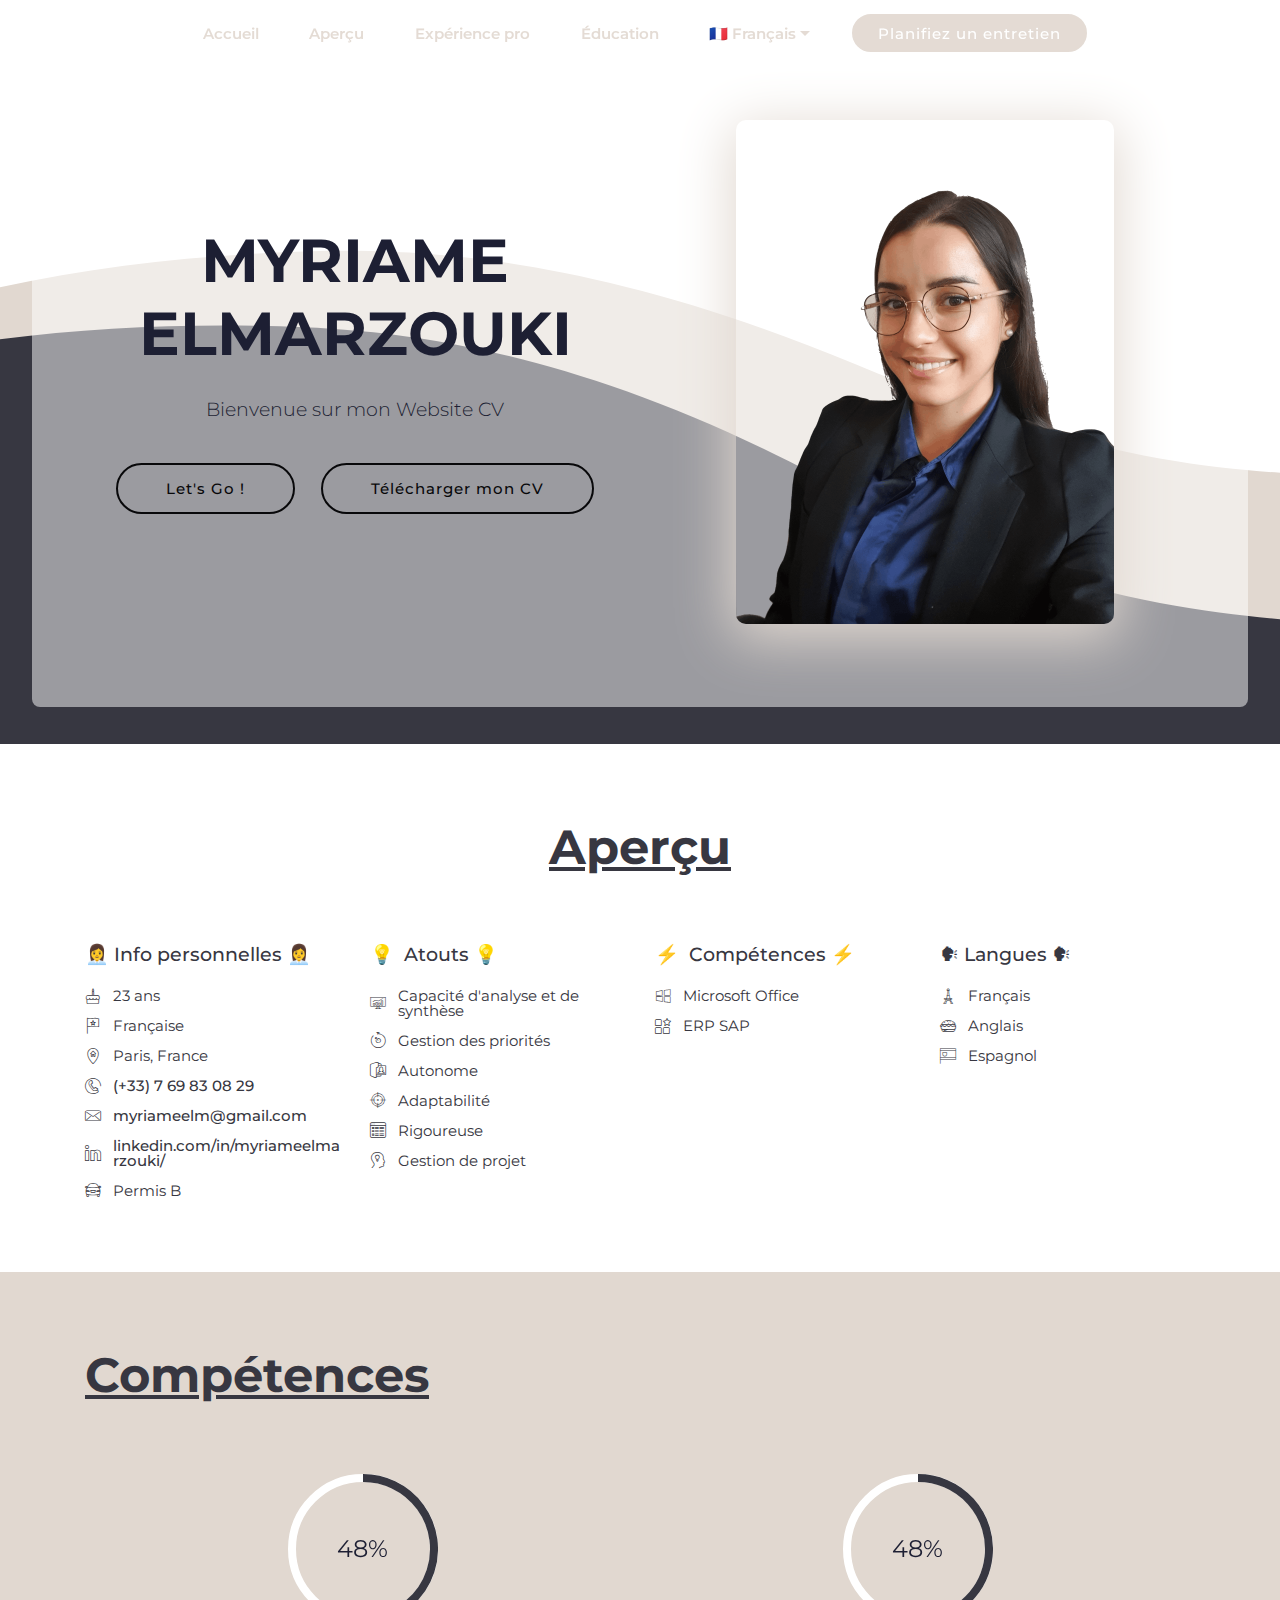
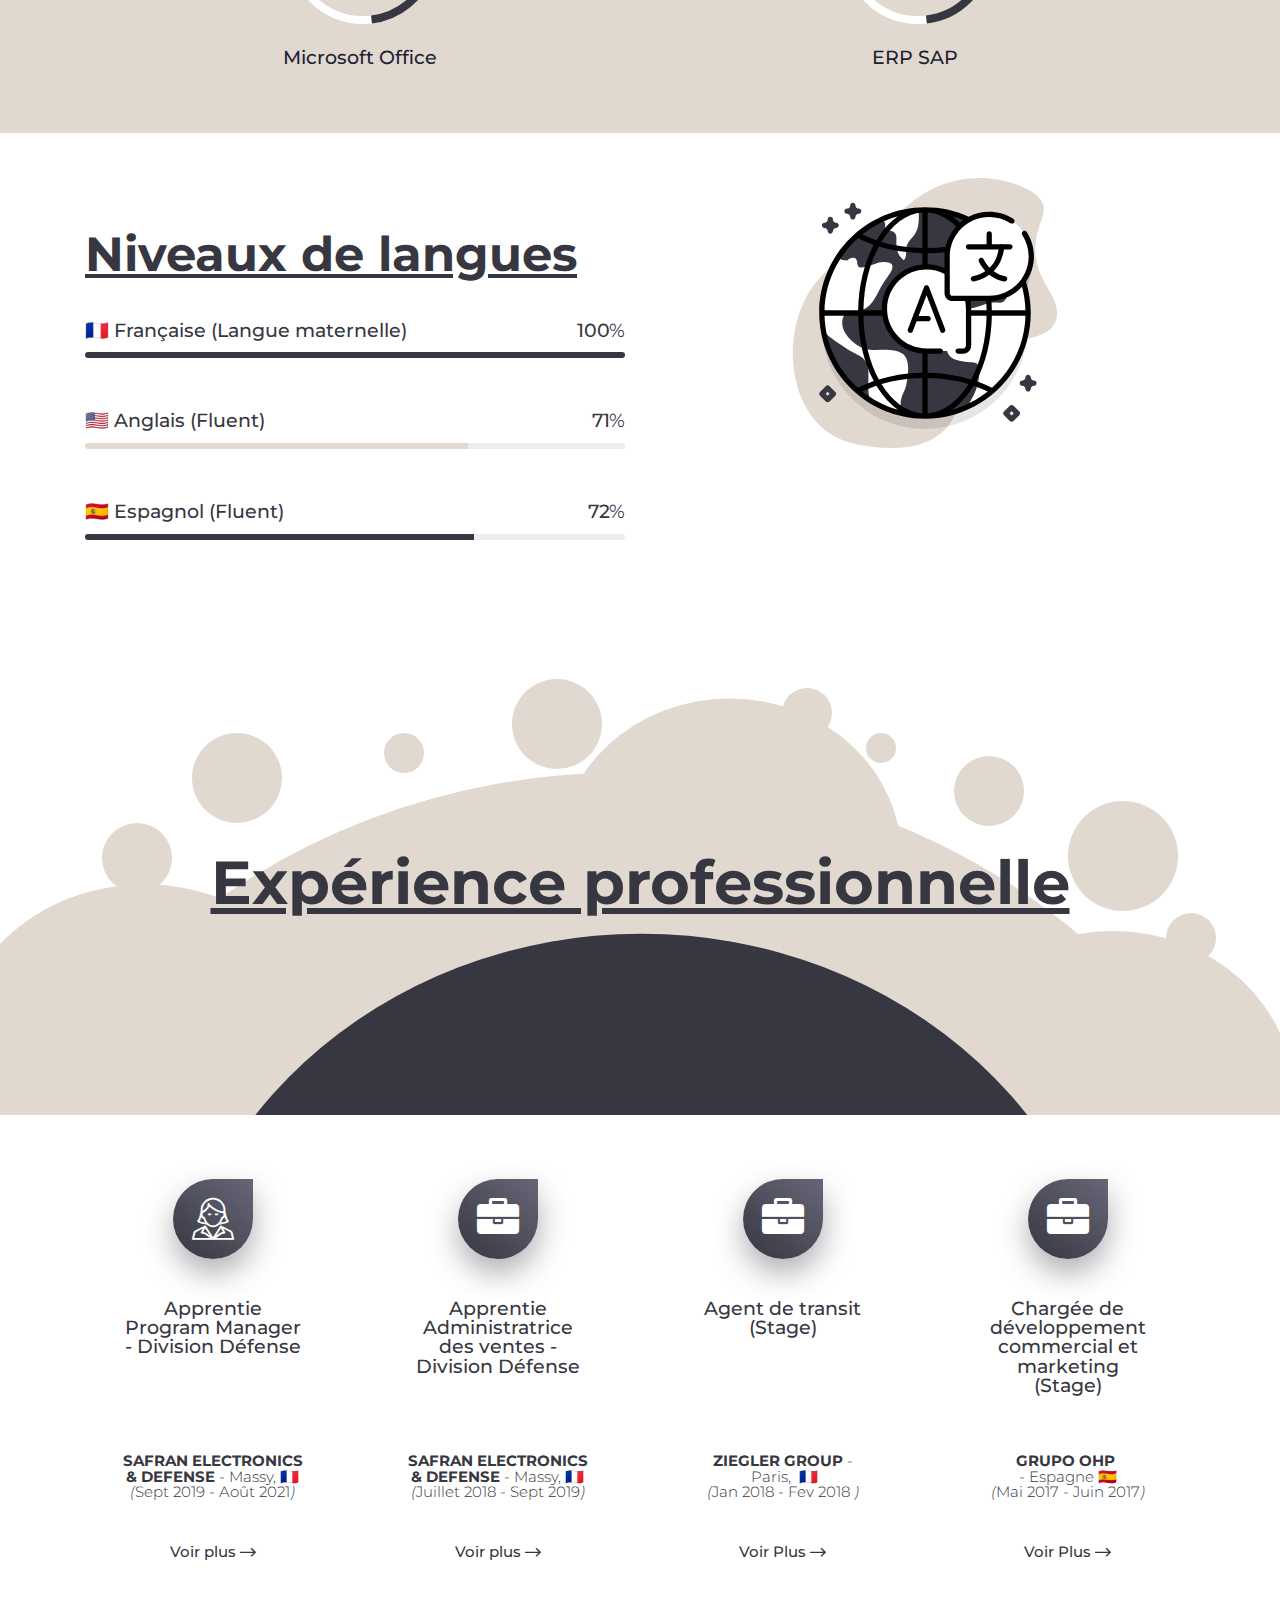
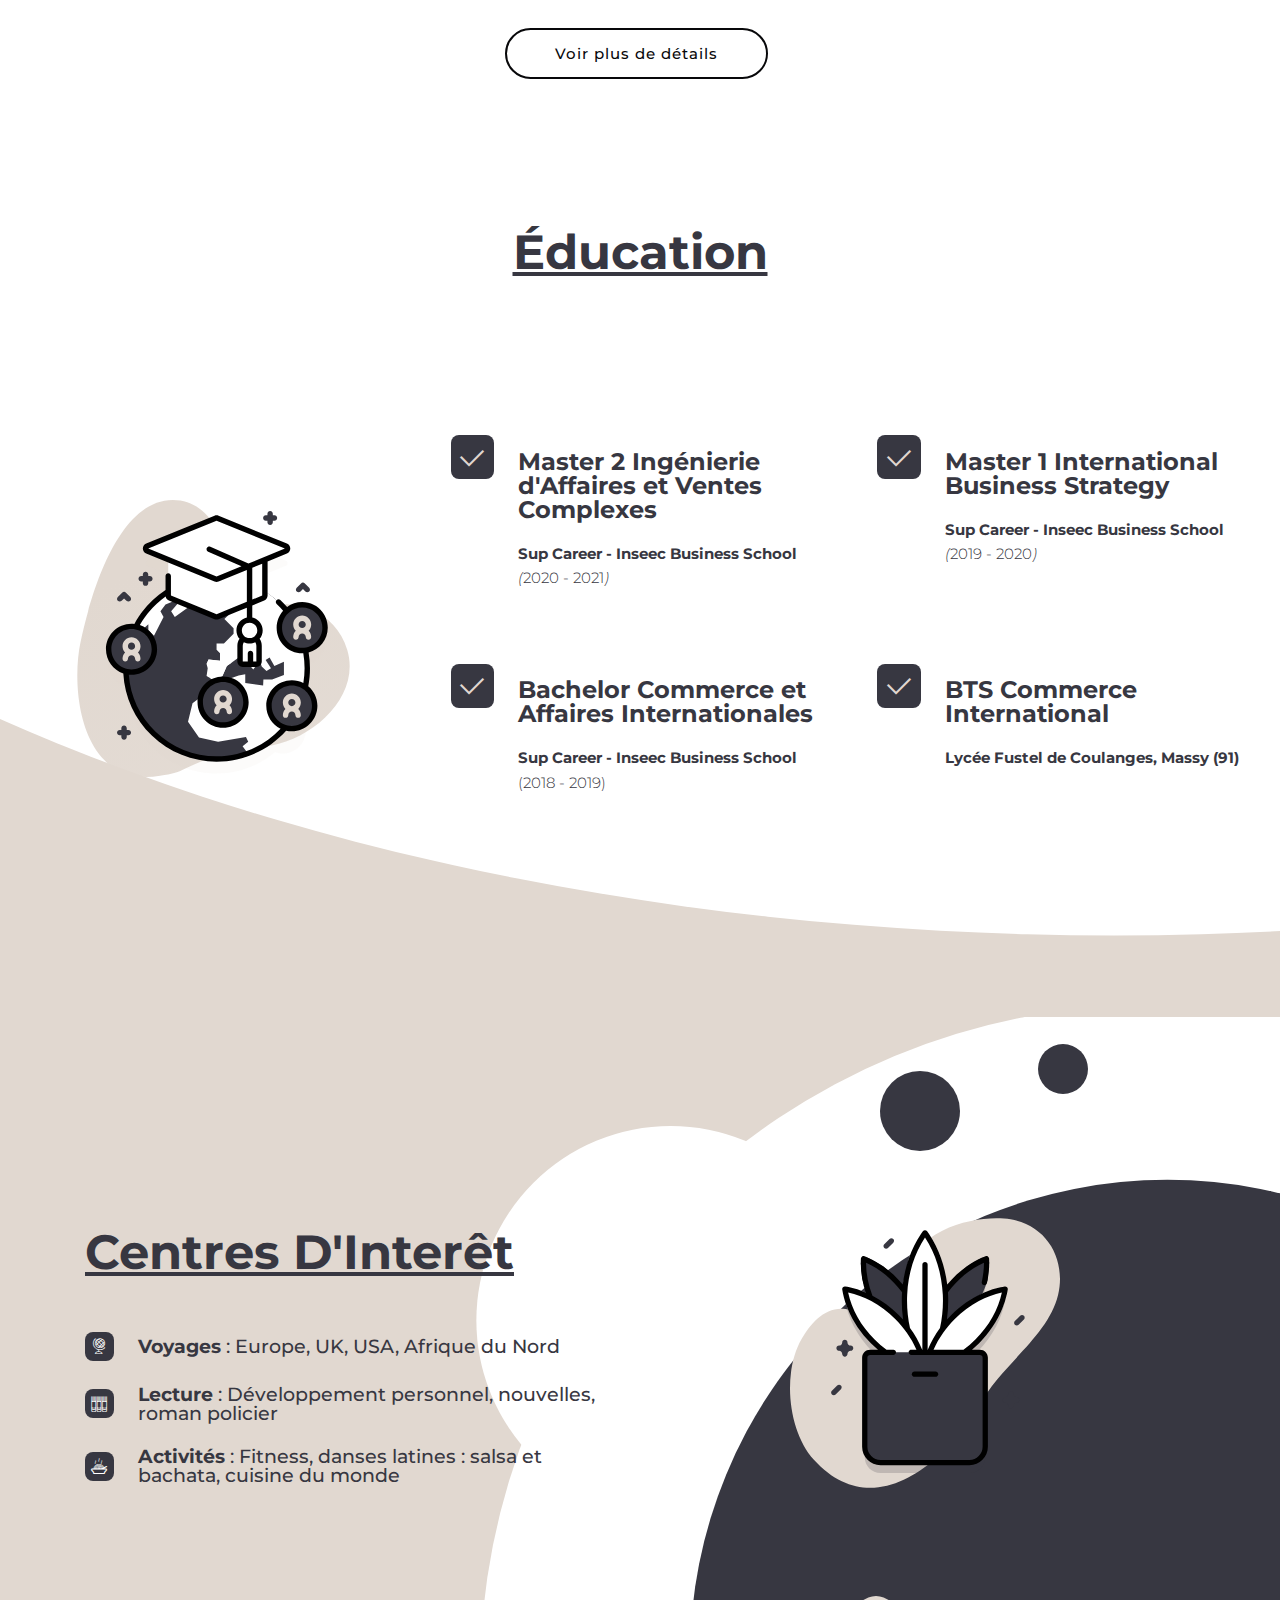
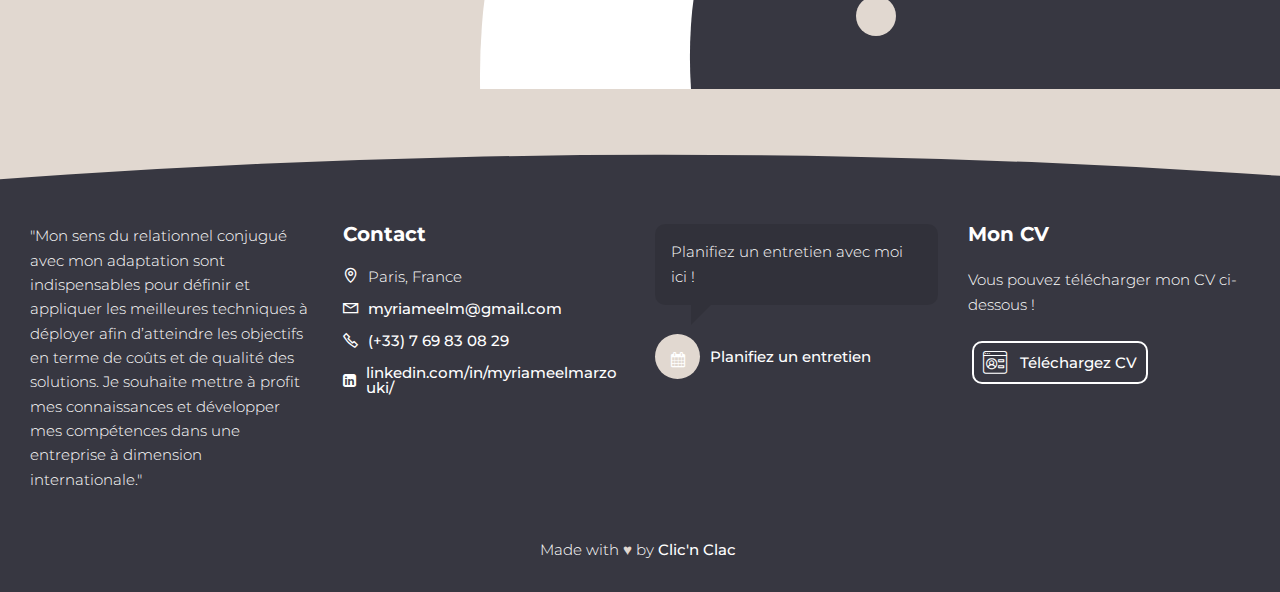
==== commit ece4aa63: "Add files via upload" ====
--- a/index.html
+++ b/index.html
@@ -10,13 +10,13 @@
   <meta property="og:image" content="assets/images/index-meta.png">
   <meta property="og:title" content="Votre futur talent 👩">
   <meta property="og:description" content="Bonjour 👋, je m'appelle Myriame El Marzouki et je cherche actuellement à contribuer à la croissance d'une entreprise innovante. Voilà mon web-cv.">
-  <meta property="og:url" content="https://myriameelmarzouki.github.io/cv/index.html"> 
+  <meta property="og:url" content="https://myriameelmarzouki.github.io/cv/index.html">
   <meta property="og:site_name" content="Votre futur talent 👩">
   <meta name="twitter:card" content="summary_large_image"/>
   <meta name="twitter:description" content="Bonjour 👋, je m'appelle Myriame El Marzouki et je cherche actuellement à contribuer à la croissance d'une entreprise innovante. Voilà mon web-cv.">
   <meta name="twitter:image:src" content="assets/images/index-meta.png">
   <meta name="twitter:title" content="Votre futur talent 👩">
-  <link rel="shortcut icon" href="assets/images/assets/images/myriam-photo-756x1008.png" type="image/x-icon">
+  <link rel="shortcut icon" href="assets/images/myriam-photo-128x171.png" type="image/x-icon">
   <meta name="description" content="Bonjour 👋, je m'appelle Myriame El Marzouki et je cherche actuellement à contribuer à la croissance d'une entreprise innovante. Voilà mon web-cv.">
 
   <meta http-equiv="content-language" content="fr">
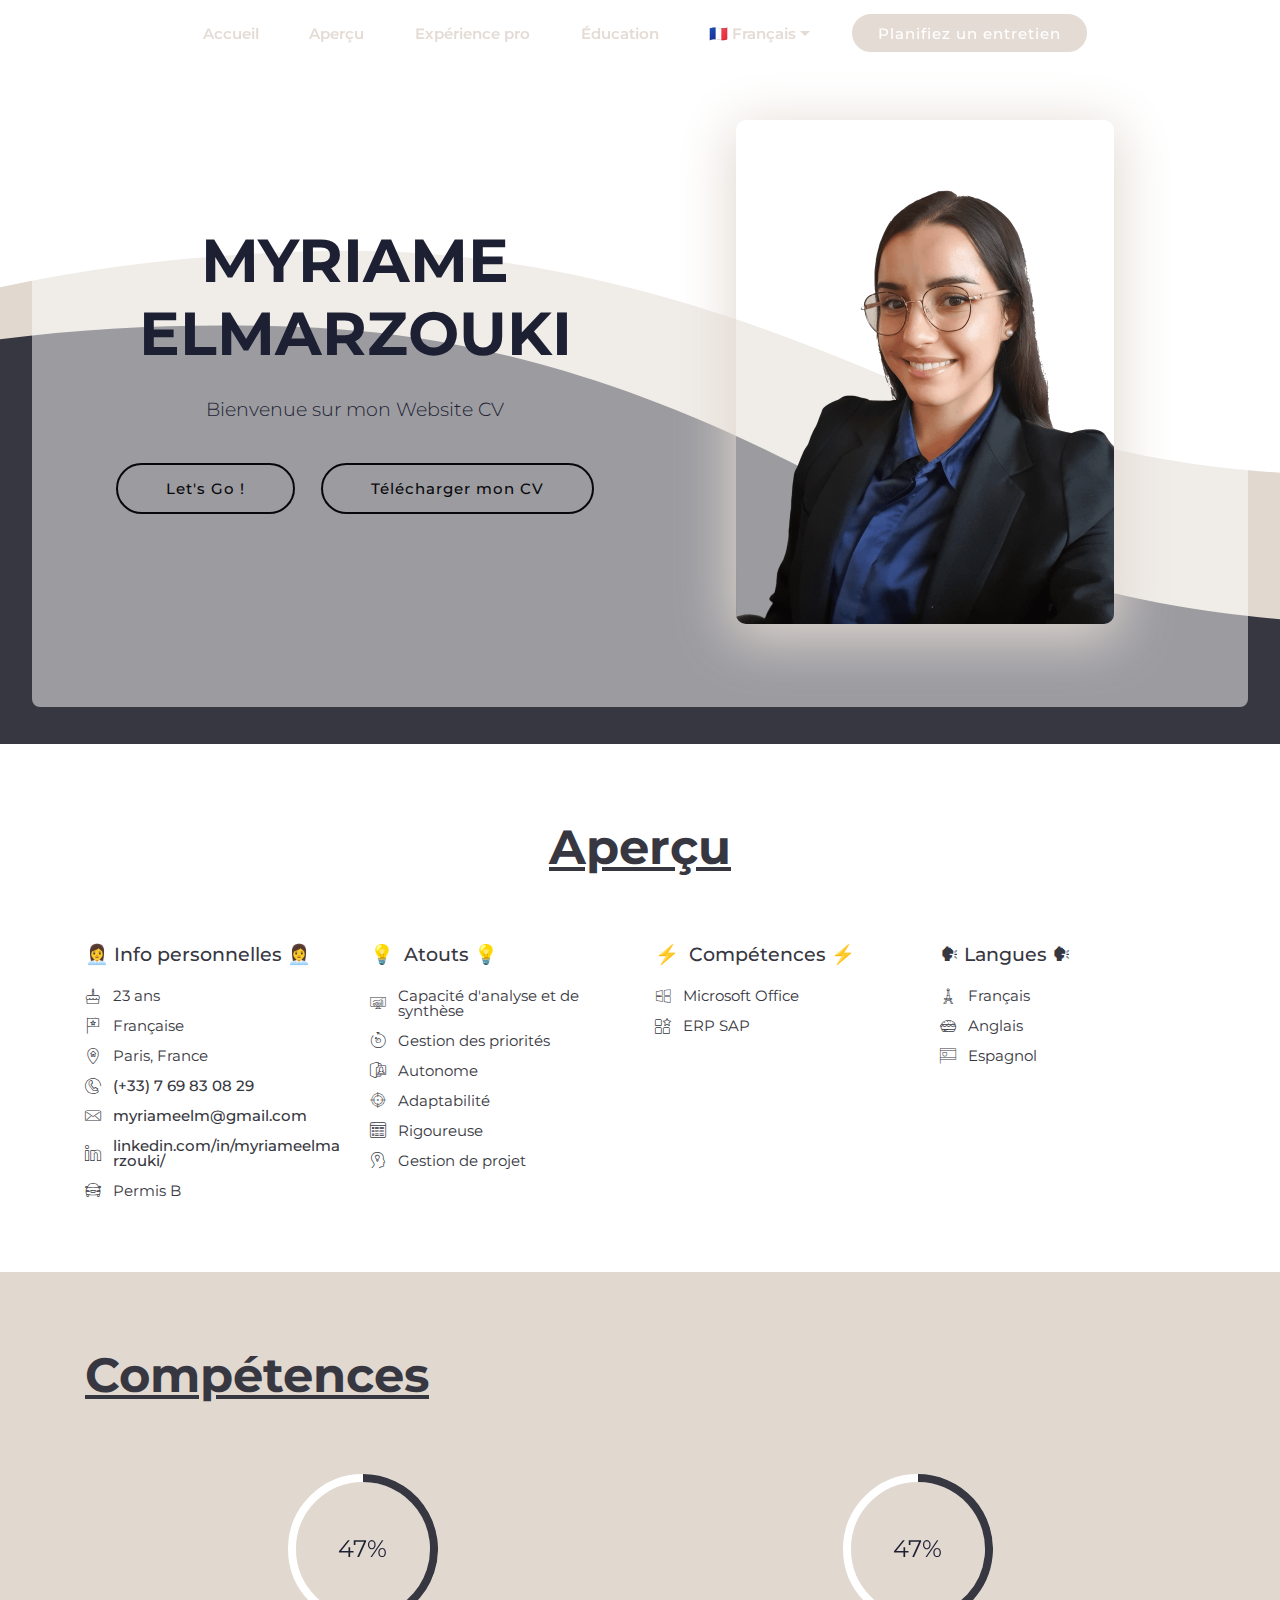
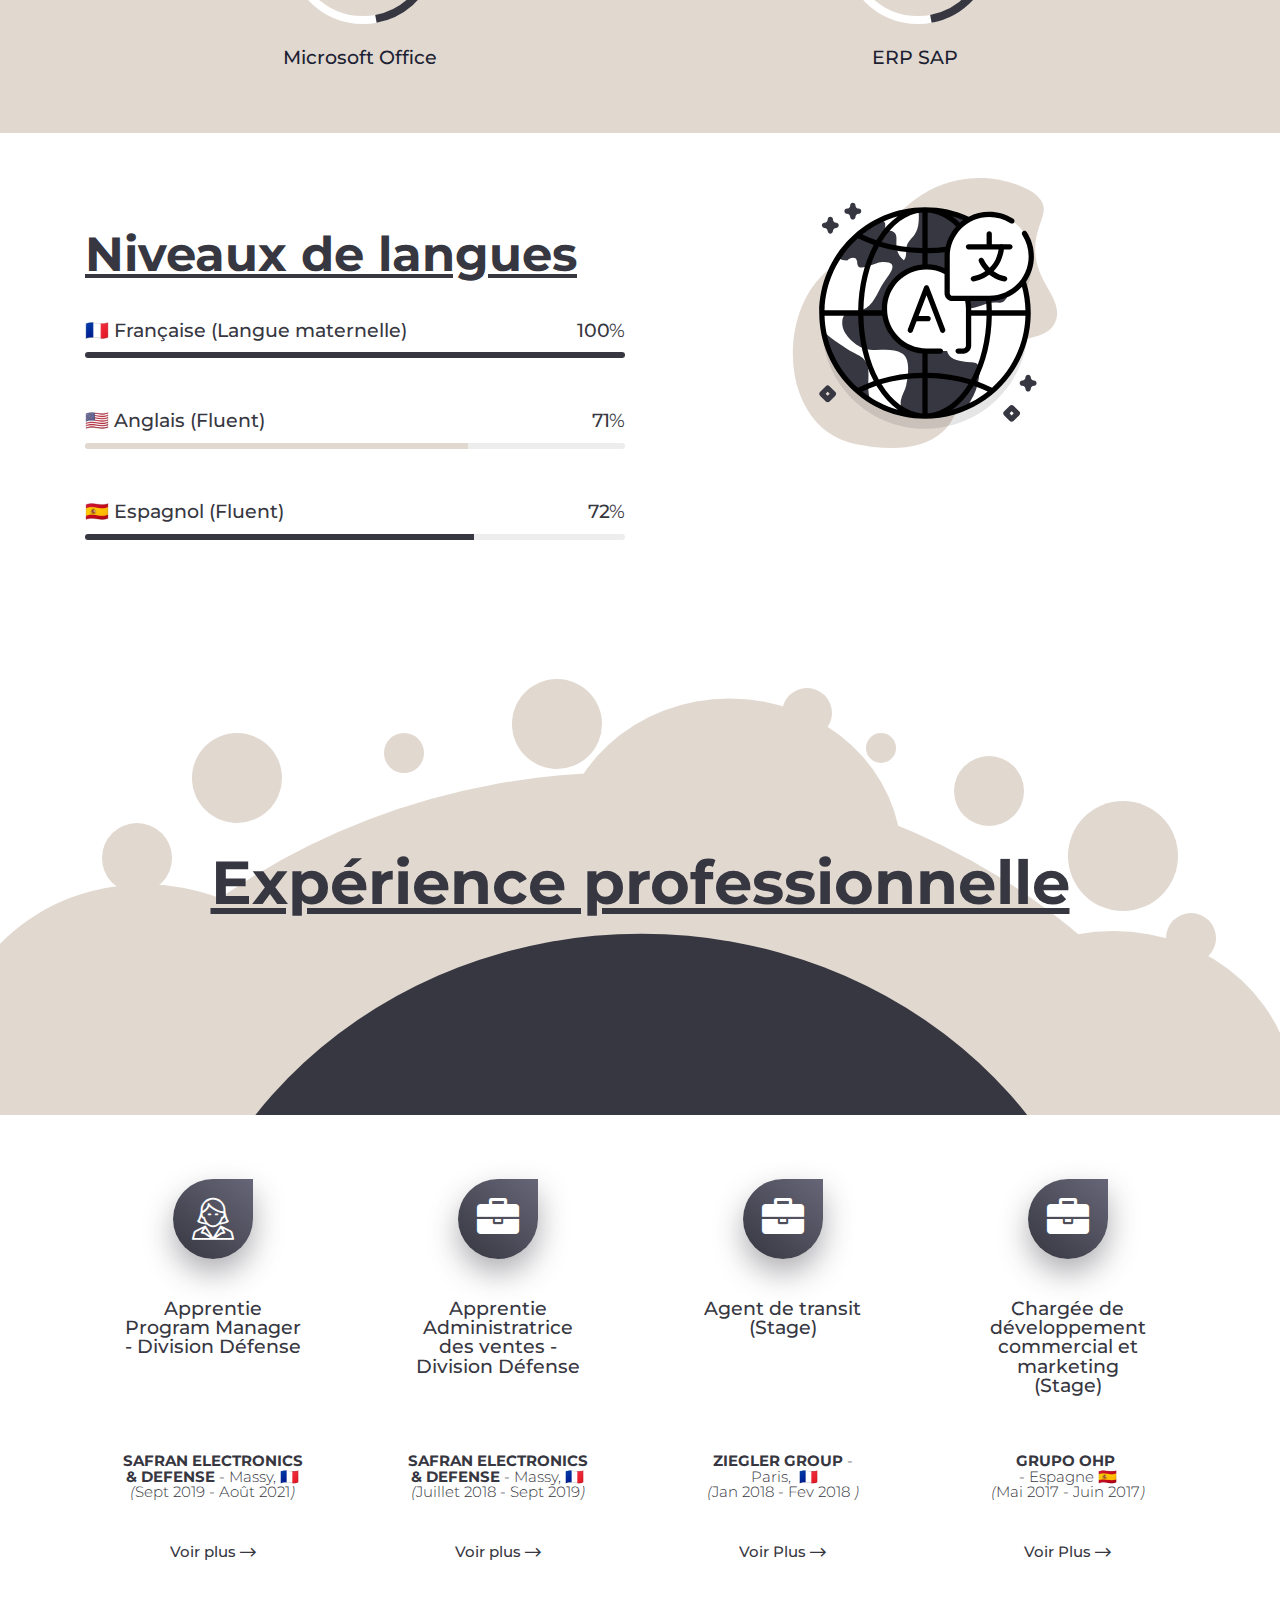
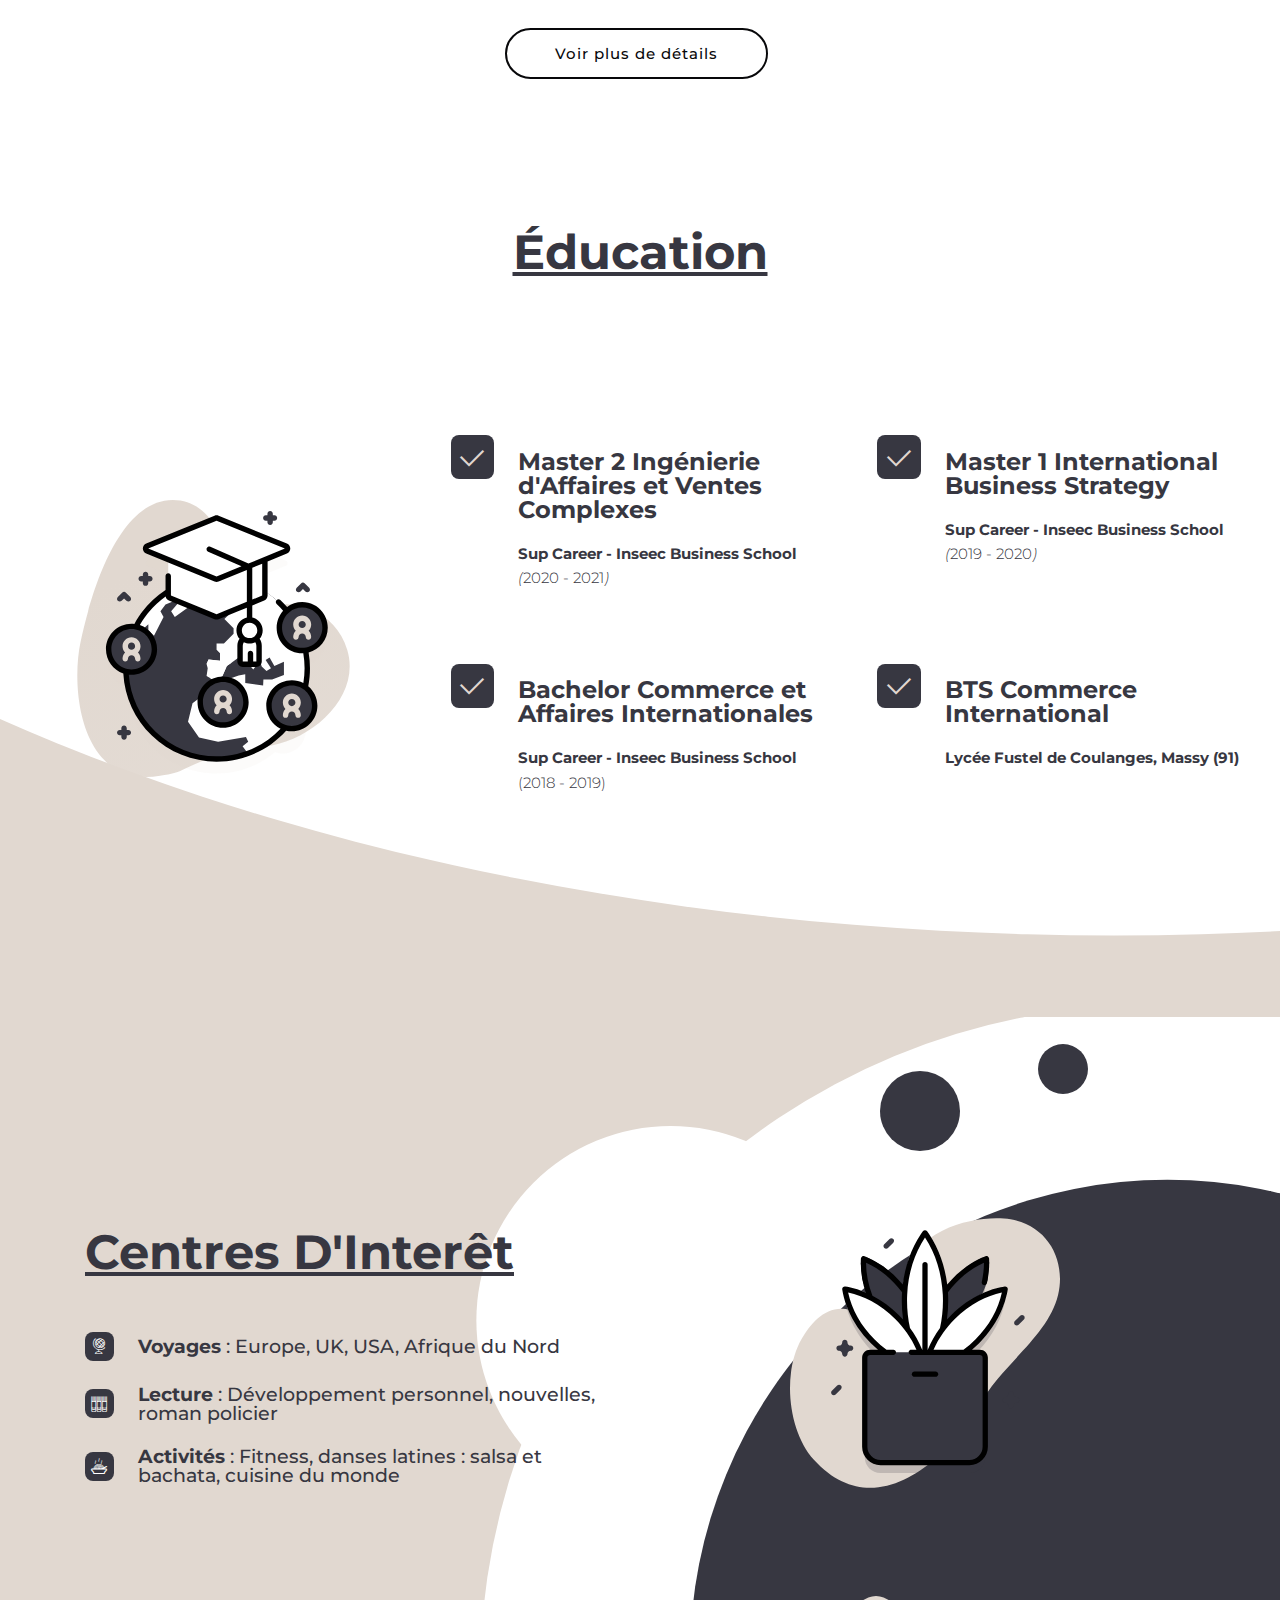
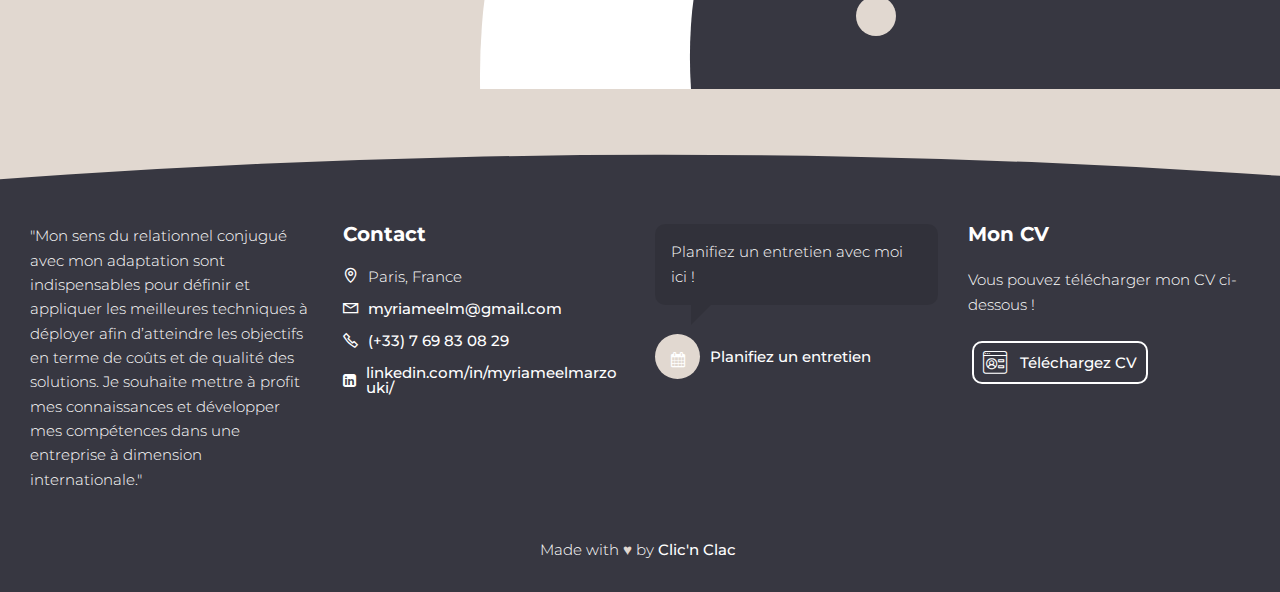
==== commit 22ba3507: "Add files via upload" ====
--- a/index.html
+++ b/index.html
@@ -7,14 +7,14 @@
   <meta name="viewport" content="width=device-width, initial-scale=1, minimum-scale=1">
 
   <meta property="og:type" content="article">
-  <meta property="og:image" content="assets/images/index-meta.png">
+  <meta property="og:image" content="assets/images/en-meta.png">
   <meta property="og:title" content="Votre futur talent 👩">
   <meta property="og:description" content="Bonjour 👋, je m'appelle Myriame El Marzouki et je cherche actuellement à contribuer à la croissance d'une entreprise innovante. Voilà mon web-cv.">
   <meta property="og:url" content="https://myriameelmarzouki.github.io/cv/index.html">
   <meta property="og:site_name" content="Votre futur talent 👩">
   <meta name="twitter:card" content="summary_large_image"/>
   <meta name="twitter:description" content="Bonjour 👋, je m'appelle Myriame El Marzouki et je cherche actuellement à contribuer à la croissance d'une entreprise innovante. Voilà mon web-cv.">
-  <meta name="twitter:image:src" content="assets/images/index-meta.png">
+  <meta name="twitter:image:src" content="assets/images/en-meta.png">
   <meta name="twitter:title" content="Votre futur talent 👩">
   <link rel="shortcut icon" href="assets/images/myriam-photo-128x171.png" type="image/x-icon">
   <meta name="description" content="Bonjour 👋, je m'appelle Myriame El Marzouki et je cherche actuellement à contribuer à la croissance d'une entreprise innovante. Voilà mon web-cv.">
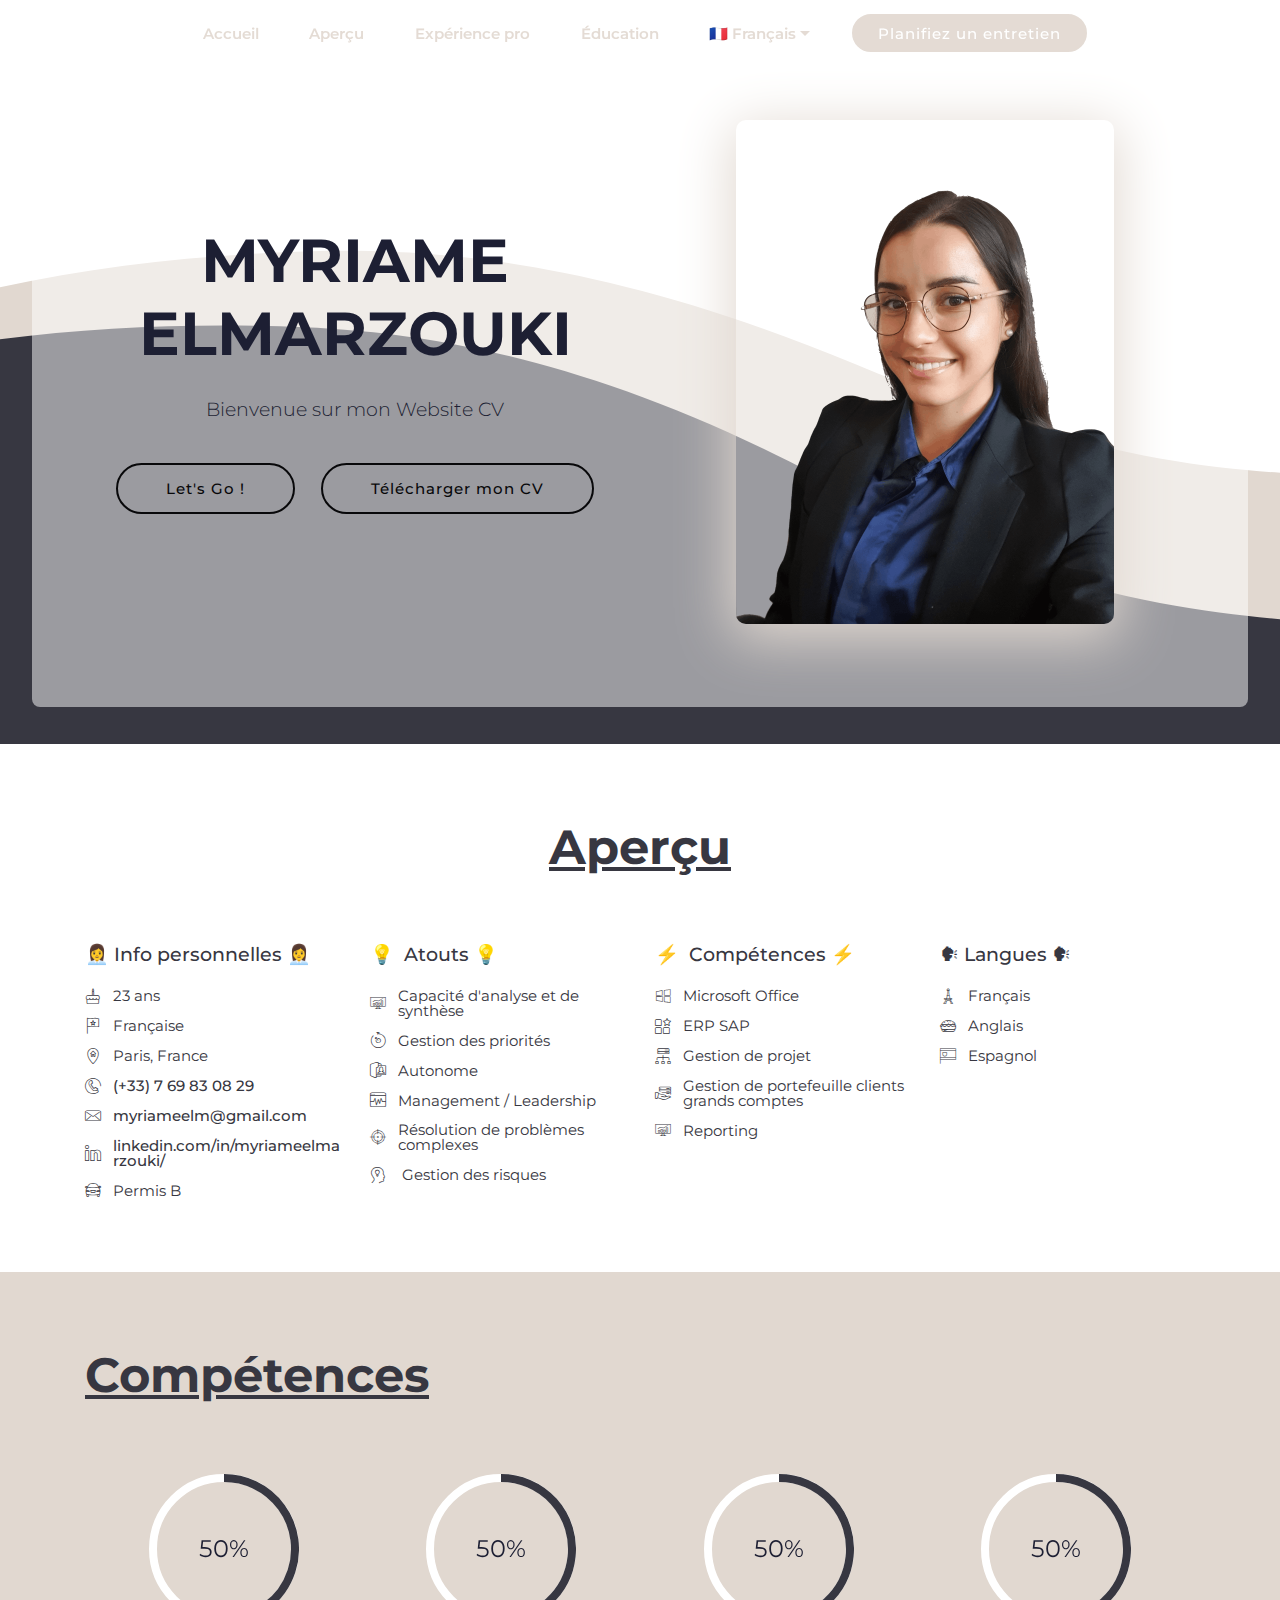
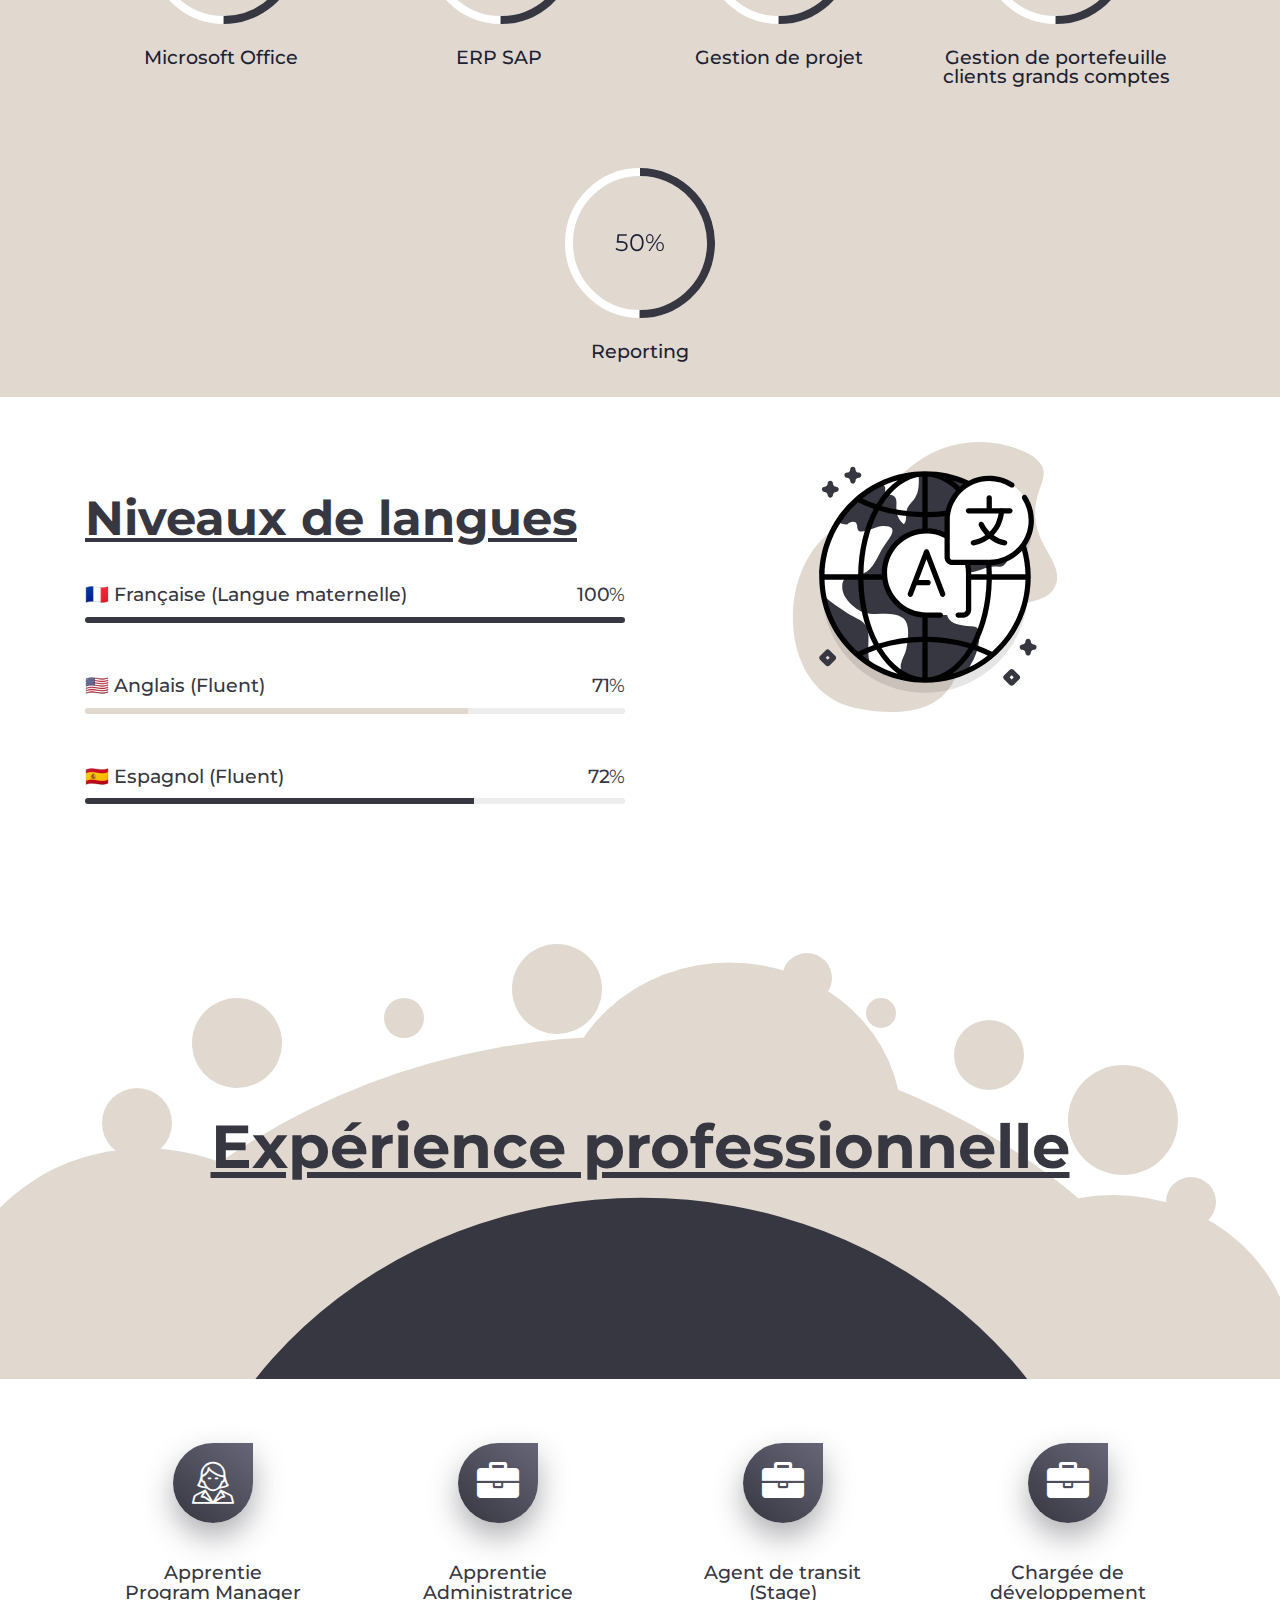
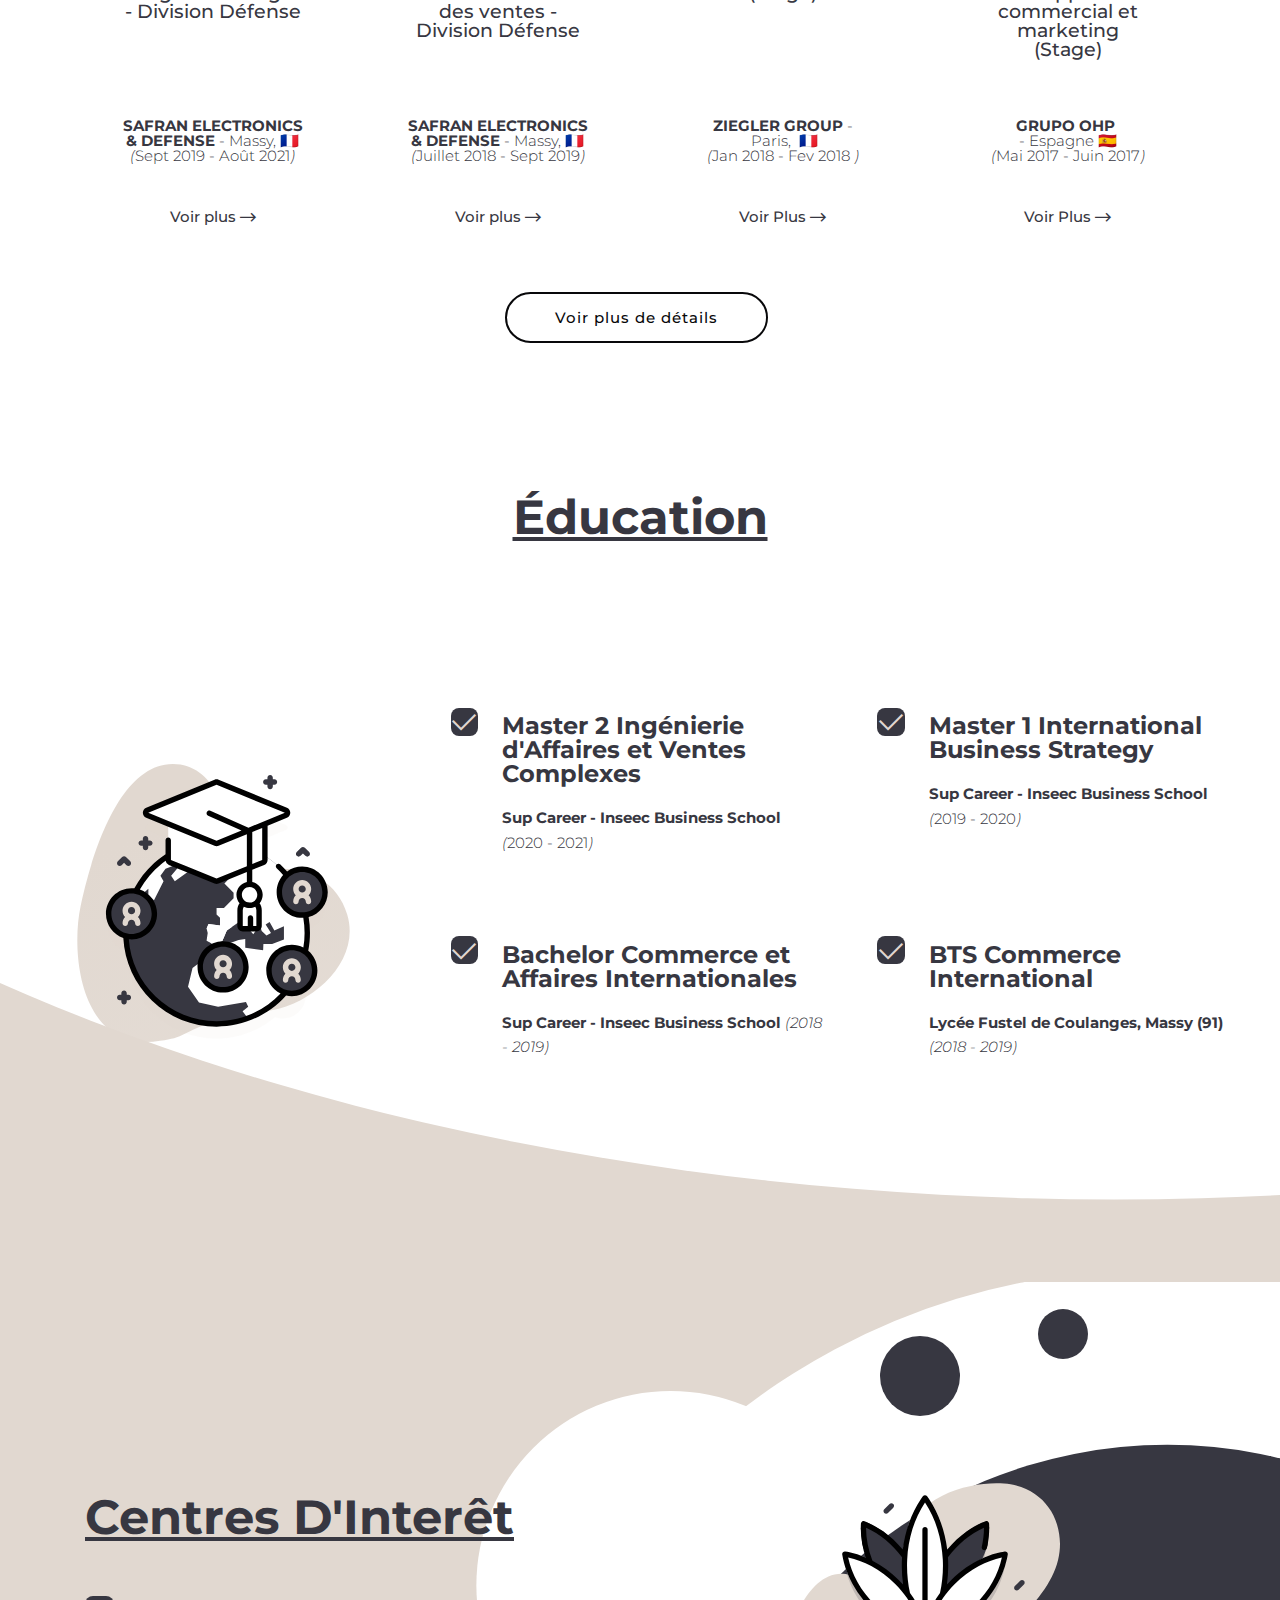
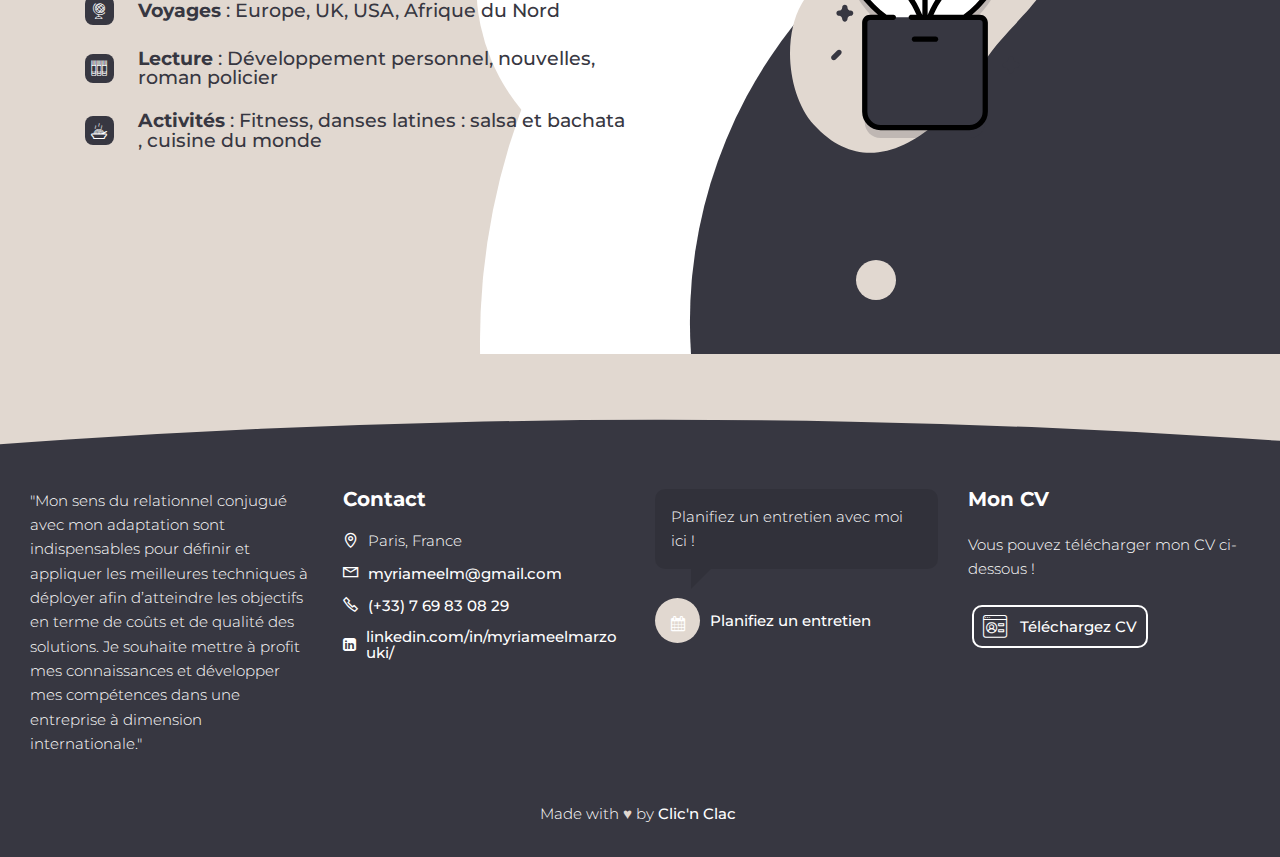
==== commit a8d9a6a9: "Add files via upload" ====
--- a/index.html
+++ b/index.html
@@ -69,16 +69,17 @@
             </div>
         </button>
         <div class="collapse navbar-collapse" id="navbarSupportedContent">
-            <ul class="navbar-nav nav-dropdown navbar-nav-top-padding" data-app-modern-menu="true"><li class="nav-item"><a class="nav-link link text-info text-primary display-4" href="index.html" aria-expanded="false">
-                        Accueil</a></li>
-                <li class="nav-item"><a class="nav-link link text-info text-primary display-4" href="#title02-2h" aria-expanded="false">Aperçu</a></li><li class="nav-item"><a class="nav-link link text-info text-primary display-4" href="#features8-2n" aria-expanded="false">
-                        Expérience pro</a></li><li class="nav-item"><a class="nav-link link text-info text-primary display-4" href="#title02-2o" aria-expanded="false">Éducation</a></li><li class="nav-item dropdown"><a class="nav-link link dropdown-toggle text-info display-4" href="#title02-h" aria-expanded="false" data-toggle="dropdown-submenu">
-                        🇫🇷 Français</a>
-                    <div class="dropdown-menu">
-                        <a class="dropdown-item text-info display-4" href="en.html" aria-expanded="false">🇺🇸 Anglais</a>
-                    </div>
-                </li></ul>
-            <div class="navbar-buttons px-2 mbr-section-btn"><a class="btn btn-sm btn-success display-4" href=" https://calendly.com/myriameelm" target="_blank">Planifiez un entretien</a></div>
+          <div class="collapse navbar-collapse" id="navbarSupportedContent">
+              <ul class="navbar-nav nav-dropdown navbar-nav-top-padding" data-app-modern-menu="true"><li class="nav-item"><a class="nav-link link text-info text-primary display-4" href="index.html" aria-expanded="false">
+                          Accueil</a></li>
+                  <li class="nav-item"><a class="nav-link link text-info text-primary display-4" href="#title02-2h" aria-expanded="false">Aperçu</a></li><li class="nav-item"><a class="nav-link link text-info text-primary display-4" href="#features8-2n" aria-expanded="false">
+                          Expérience pro</a></li><li class="nav-item"><a class="nav-link link text-info text-primary display-4" href="#title02-2o" aria-expanded="false">Éducation</a></li><li class="nav-item dropdown"><a class="nav-link link dropdown-toggle text-info display-4" href="#title02-h" aria-expanded="false" data-toggle="dropdown-submenu">
+                          🇫🇷 Français</a>
+                      <div class="dropdown-menu">
+                          <a class="dropdown-item text-info display-4" href="en.html" aria-expanded="false">🇺🇸 Anglais</a>
+                      </div>
+                  </li></ul>
+              <div class="navbar-buttons px-2 mbr-section-btn"><a class="btn btn-sm btn-success display-4" href=" https://calendly.com/myriameelm" target="_blank">Planifiez un entretien</a></div>
 
 
 
@@ -113,12 +114,12 @@
                 <h1 class="mbr-section-title mbr-regular pb-3 align-left mbr-fonts-style display-1"><strong>MYRIAME ELMARZOUKI</strong></h1>
 
                 <p class="mbr-text mbr-light pb-3 align-left mbr-fonts-style display-7">Bienvenue sur mon Website CV</p>
-                <div class="align-left mbr-section-btn"><a class="btn btn-md btn-primary-outline display-4" href="#title02-2h">Let's Go !</a>
-                    <a class="btn btn-md btn-primary-outline display-4" href="assets/files/Myriame-ElMarzoukiCV-Francais.pdf" target="_blank">Télécharger mon CV</a></div>
+                <div class="align-left mbr-section-btn"><a class="btn btn-md btn-primary-outline display-4" href="#content04-2">Let's Go !</a>
+                    <a class="btn btn-md btn-primary-outline display-4" href="assets/files/CV--Myriame.pdf" target="_blank">Télécharger mon CV</a></div>
             </div>
 
             <div class="col-lg-6 col-md-12 align-center">
-                <img src="assets/images/myriam-photo-756x1008.png" alt="Photo of Myriame El Marzouki">
+                <img src="assets/images/myriam-photo-756x1008.png" alt="Photo of Cory Lawing">
 
             </div>
         </div>
@@ -203,14 +204,14 @@
                         <span class="mbr-iconfont icon54-v2-folder-female" style="color: rgb(55, 55, 65); fill: rgb(55, 55, 65);"></span>
                         <h4 class="item2 mbr-regular mbr-fonts-style display-4">Autonome</h4>
                     </li><li class="item-wrap">
+                        <span class="mbr-iconfont icon54-v2-task-manager" style="color: rgb(55, 55, 65); fill: rgb(55, 55, 65);"></span>
+                        <h4 class="item2 mbr-regular mbr-fonts-style display-4">Management / Leadership</h4>
+                    </li><li class="item-wrap">
                         <span class="mbr-iconfont imind-target" style="color: rgb(55, 55, 65); fill: rgb(55, 55, 65);"></span>
-                        <h4 class="item2 mbr-regular mbr-fonts-style display-4">Adaptabilité</h4>
-                    </li><li class="item-wrap">
-                        <span class="mbr-iconfont icon54-v2-detail-view" style="color: rgb(55, 55, 65); fill: rgb(55, 55, 65);"></span>
-                        <h4 class="item2 mbr-regular mbr-fonts-style display-4">Rigoureuse</h4>
+                        <h4 class="item2 mbr-regular mbr-fonts-style display-4">Résolution de problèmes complexes</h4>
                     </li><li class="item-wrap">
                         <span class="mbr-iconfont icon54-v2-profile-lightbulb" style="color: rgb(55, 55, 65); fill: rgb(55, 55, 65);"></span>
-                        <h4 class="item2 mbr-regular mbr-fonts-style display-4">Gestion de projet</h4>
+                        <h4 class="item2 mbr-regular mbr-fonts-style display-4">&nbsp;Gestion des risques</h4>
                     </li></ul>
 
             </div>
@@ -227,6 +228,15 @@
                     </li><li class="item-wrap">
                         <span class="mbr-iconfont mbri-features" style="color: rgb(55, 55, 65); fill: rgb(55, 55, 65);"></span>
                         <h4 class="item3 mbr-regular mbr-fonts-style display-4">ERP SAP</h4>
+                    </li><li class="item-wrap">
+                        <span class="mbr-iconfont icon54-v3-serer-connections" style="color: rgb(55, 55, 65); fill: rgb(55, 55, 65);"></span>
+                        <h4 class="item3 mbr-regular mbr-fonts-style display-4">Gestion de projet</h4>
+                    </li><li class="item-wrap">
+                        <span class="mbr-iconfont icon54-v3-server-hand" style="color: rgb(55, 55, 65); fill: rgb(55, 55, 65);"></span>
+                        <h4 class="item3 mbr-regular mbr-fonts-style display-4">Gestion de portefeuille clients grands comptes</h4>
+                    </li><li class="item-wrap">
+                        <span class="mbr-iconfont imind-monitor-analytics" style="color: rgb(55, 55, 65); fill: rgb(55, 55, 65);"></span>
+                        <h4 class="item3 mbr-regular mbr-fonts-style display-4">Reporting</h4>
                     </li></ul>
 
             </div>
@@ -273,7 +283,7 @@
     </div>
 </section>
 
-<section class="progress-bars3 cid-srJGWQLd9z" id="progress-bars02-2k">
+<section class="progress-bars3 cid-srOFXyxTXg" id="progress-bars02-3b">
 
 
 
@@ -309,6 +319,61 @@
 
                 </div>
             </div>
+
+            <div class="card p-3 align-center">
+                <div class="wrap">
+                    <div class="pie_progress progress3" role="progressbar" data-goal="80">
+                        <p class="pie_progress__number number mbr-fonts-style display-5">80%</p>
+                    </div>
+                </div>
+                <div class="mbr-crt-title pt-3">
+                    <h4 class="card-title py-2 mbr-fonts-style display-7">Gestion de projet</h4>
+
+                </div>
+            </div>
+
+            <div class="card p-3 align-center">
+                <div class="wrap">
+                    <div class="pie_progress progress4" role="progressbar" data-goal="80">
+                        <p class="pie_progress__number number mbr-fonts-style display-5">80%</p>
+                    </div>
+                </div>
+                <div class="mbr-crt-title pt-3">
+                    <h4 class="card-title py-2 mbr-fonts-style display-7">Gestion de portefeuille clients grands comptes</h4>
+
+                </div>
+            </div>
+
+
+        </div>
+    </div>
+</section>
+
+<section class="progress-bars3 cid-srOFYlEY7t" id="progress-bars02-3c">
+
+
+
+
+
+    <div class="container">
+
+
+
+
+        <div class="media-container-row">
+            <div class="card p-3 align-center">
+                <div class="wrap">
+                    <div class="pie_progress progress1" role="progressbar" data-goal="80">
+                        <p class="pie_progress__number number mbr-fonts-style display-5">100%</p>
+                    </div>
+                </div>
+                <div class="mbr-crt-title pt-3">
+                    <h4 class="card-title py-2 mbr-fonts-style display-7">Reporting</h4>
+
+                </div>
+            </div>
+
+
 
 
 
@@ -598,7 +663,7 @@
                         </div>
                         <div class="card-box">
                             <h4 class="card-title align-left py-2 mbr-fonts-style display-5"><strong>Bachelor Commerce et Affaires Internationales</strong></h4>
-                            <p class="mbr-text align-left mbr-fonts-style display-4"><strong>Sup Career - Inseec Business School </strong>(2018 - 2019)<br><br></p>
+                            <p class="mbr-text align-left mbr-fonts-style display-4"><strong>Sup Career - Inseec Business School </strong><em>(2018 - 2019)</em><br><br></p>
                         </div>
                     </div>
 
@@ -608,7 +673,7 @@
                         </div>
                         <div class="card-box">
                             <h4 class="card-title align-left py-2 mbr-fonts-style display-5"><strong>BTS Commerce International</strong></h4>
-                            <p class="mbr-text align-left mbr-fonts-style display-4"><strong>Lycée Fustel de Coulanges, Massy (91)</strong><br></p>
+                            <p class="mbr-text align-left mbr-fonts-style display-4"><strong>Lycée Fustel de Coulanges, Massy (91)</strong><br><em>(2018 - 2019)</em><strong><br></strong><br></p>
                         </div>
                     </div>
                 </div>
@@ -676,7 +741,7 @@
                         <span class="mbr-iconfont img1 li_food" style="color: rgb(255, 255, 255); fill: rgb(255, 255, 255);"></span>
                     </div>
                     <div class="card-box">
-                        <h4 class="card-title align-left mbr-fonts-style display-7"><strong>Activités</strong> : Fitness, danses latines : salsa et bachata, cuisine du monde&nbsp;</h4>
+                        <h4 class="card-title align-left mbr-fonts-style display-7"><strong>Activités</strong> : Fitness, danses latines : salsa et bachata , cuisine du monde&nbsp;</h4>
 
                     </div>
                 </div>
@@ -778,7 +843,7 @@
                 <h5 class="pb-3 align-left"><strong>Mon CV</strong></h5>
                 <p class="mbr-text align-left text2 mbr-fonts-style display-4">Vous pouvez télécharger mon CV ci-dessous !<br></p>
 
-                <div class="mbr-section-btn align-left"><a class="btn btn-md btn-white-outline display-4" href="assets/files/Myriame-ElmarzoukiCV-English.pdf" target="_blank"><span class="icon54-v2-profile-app mbr-iconfont mbr-iconfont-btn"></span>Téléchargez CV</a></div>
+                <div class="mbr-section-btn align-left"><a class="btn btn-md btn-white-outline display-4" href="assets/files/CV--Myriame.pdf" target="_blank"><span class="icon54-v2-profile-app mbr-iconfont mbr-iconfont-btn"></span>Téléchargez CV</a></div>
 
             </div>
         </div>
--- a/assets/mobirise/css/mbr-additional.css
+++ b/assets/mobirise/css/mbr-additional.css
@@ -1172,6 +1172,7 @@
 }
 .cid-srJGWHA2Dj .item3 {
   color: #373741;
+  text-align: left;
 }
 .cid-srJGWHA2Dj .item4 {
   color: #373741;
@@ -1196,59 +1197,114 @@
 .cid-srJGWPr3O1 H3 {
   color: #716c80;
 }
-.cid-srJGWQLd9z {
+.cid-srOFXyxTXg {
   padding-top: 30px;
   padding-bottom: 30px;
   background-color: #e1d8d0;
 }
-.cid-srJGWQLd9z h3 {
+.cid-srOFXyxTXg h3 {
   text-align: center;
   font-weight: 300;
 }
-.cid-srJGWQLd9z .wrap {
+.cid-srOFXyxTXg .wrap {
   width: 150px;
   height: 150px;
   margin: 0 auto;
 }
-.cid-srJGWQLd9z .mbr-section-subtitle {
+.cid-srOFXyxTXg .mbr-section-subtitle {
   color: #767676;
 }
-.cid-srJGWQLd9z .card {
+.cid-srOFXyxTXg .card {
   -webkit-flex-basis: 100%;
   flex-basis: 100%;
   word-wrap: break-word;
 }
-.cid-srJGWQLd9z ellipse {
+.cid-srOFXyxTXg ellipse {
   stroke: white;
 }
 @media (max-width: 991px) and (min-width: 768px) {
-  .cid-srJGWQLd9z .card {
+  .cid-srOFXyxTXg .card {
     -webkit-flex-basis: 50%;
     flex-basis: 50%;
   }
 }
-.cid-srJGWQLd9z .progress1 path {
+.cid-srOFXyxTXg .progress1 path {
   stroke: #373741;
 }
-.cid-srJGWQLd9z .progress2 path {
+.cid-srOFXyxTXg .progress2 path {
   stroke: #373741;
 }
-.cid-srJGWQLd9z .progress3 path {
-  stroke: #637892;
-}
-.cid-srJGWQLd9z .progress4 path {
-  stroke: #ced5de;
-}
-.cid-srJGWQLd9z H4 {
+.cid-srOFXyxTXg .progress3 path {
+  stroke: #373741;
+}
+.cid-srOFXyxTXg .progress4 path {
+  stroke: #373741;
+}
+.cid-srOFXyxTXg H4 {
   color: #1d1f33;
 }
-.cid-srJGWQLd9z card-text {
+.cid-srOFXyxTXg card-text {
   color: #ff3366;
 }
-.cid-srJGWQLd9z .card-text {
+.cid-srOFXyxTXg .card-text {
   color: #3d4a5a;
 }
-.cid-srJGWQLd9z .number {
+.cid-srOFXyxTXg .number {
+  color: #1d1f33;
+}
+.cid-srOFYlEY7t {
+  padding-top: 0px;
+  padding-bottom: 0px;
+  background-color: #e1d8d0;
+}
+.cid-srOFYlEY7t h3 {
+  text-align: center;
+  font-weight: 300;
+}
+.cid-srOFYlEY7t .wrap {
+  width: 150px;
+  height: 150px;
+  margin: 0 auto;
+}
+.cid-srOFYlEY7t .mbr-section-subtitle {
+  color: #767676;
+}
+.cid-srOFYlEY7t .card {
+  -webkit-flex-basis: 100%;
+  flex-basis: 100%;
+  word-wrap: break-word;
+}
+.cid-srOFYlEY7t ellipse {
+  stroke: white;
+}
+@media (max-width: 991px) and (min-width: 768px) {
+  .cid-srOFYlEY7t .card {
+    -webkit-flex-basis: 50%;
+    flex-basis: 50%;
+  }
+}
+.cid-srOFYlEY7t .progress1 path {
+  stroke: #373741;
+}
+.cid-srOFYlEY7t .progress2 path {
+  stroke: #373741;
+}
+.cid-srOFYlEY7t .progress3 path {
+  stroke: #373741;
+}
+.cid-srOFYlEY7t .progress4 path {
+  stroke: #373741;
+}
+.cid-srOFYlEY7t H4 {
+  color: #1d1f33;
+}
+.cid-srOFYlEY7t card-text {
+  color: #ff3366;
+}
+.cid-srOFYlEY7t .card-text {
+  color: #3d4a5a;
+}
+.cid-srOFYlEY7t .number {
   color: #1d1f33;
 }
 .cid-srJGWUcU9s {
@@ -1703,7 +1759,7 @@
 .cid-srJGX6kSaK .card-img span {
   font-size: 96px;
   color: #149dcc;
-  padding: 0.6rem;
+  padding: 0.1rem;
   margin-right: 1.5rem;
   margin-bottom: 25rem ;
   border-radius: 8px;
@@ -2664,10 +2720,10 @@
   stroke: #373741;
 }
 .cid-soeem78KKJ .progress3 path {
-  stroke: #637892;
+  stroke: #373741;
 }
 .cid-soeem78KKJ .progress4 path {
-  stroke: #ced5de;
+  stroke: #373741;
 }
 .cid-soeem78KKJ H4 {
   color: #1d1f33;
@@ -2679,6 +2735,61 @@
   color: #3d4a5a;
 }
 .cid-soeem78KKJ .number {
+  color: #1d1f33;
+}
+.cid-srOCmmkm9H {
+  padding-top: 0px;
+  padding-bottom: 0px;
+  background-color: #e1d8d0;
+}
+.cid-srOCmmkm9H h3 {
+  text-align: center;
+  font-weight: 300;
+}
+.cid-srOCmmkm9H .wrap {
+  width: 150px;
+  height: 150px;
+  margin: 0 auto;
+}
+.cid-srOCmmkm9H .mbr-section-subtitle {
+  color: #767676;
+}
+.cid-srOCmmkm9H .card {
+  -webkit-flex-basis: 100%;
+  flex-basis: 100%;
+  word-wrap: break-word;
+}
+.cid-srOCmmkm9H ellipse {
+  stroke: white;
+}
+@media (max-width: 991px) and (min-width: 768px) {
+  .cid-srOCmmkm9H .card {
+    -webkit-flex-basis: 50%;
+    flex-basis: 50%;
+  }
+}
+.cid-srOCmmkm9H .progress1 path {
+  stroke: #373741;
+}
+.cid-srOCmmkm9H .progress2 path {
+  stroke: #373741;
+}
+.cid-srOCmmkm9H .progress3 path {
+  stroke: #373741;
+}
+.cid-srOCmmkm9H .progress4 path {
+  stroke: #373741;
+}
+.cid-srOCmmkm9H H4 {
+  color: #1d1f33;
+}
+.cid-srOCmmkm9H card-text {
+  color: #ff3366;
+}
+.cid-srOCmmkm9H .card-text {
+  color: #3d4a5a;
+}
+.cid-srOCmmkm9H .number {
   color: #1d1f33;
 }
 .cid-soeeah8nRv {
@@ -2741,10 +2852,10 @@
   content: '100';
 }
 .cid-soeeah8nRv .progress2 .progressbar-number:before {
-  content: '71';
+  content: '75';
 }
 .cid-soeeah8nRv .progress3 .progressbar-number:before {
-  content: '72';
+  content: '75';
 }
 .cid-soeeah8nRv .progress4 .progressbar-number:before {
   content: '53';
@@ -3133,7 +3244,7 @@
 .cid-soet85tyzg .card-img span {
   font-size: 96px;
   color: #149dcc;
-  padding: 0.6rem;
+  padding: 0.1rem;
   margin-right: 1.5rem;
   margin-bottom: 25rem ;
   border-radius: 8px;
--- a/assets/mobirise/css/mbr-additional.css
+++ b/assets/mobirise/css/mbr-additional.css
@@ -1172,6 +1172,7 @@
 }
 .cid-srJGWHA2Dj .item3 {
   color: #373741;
+  text-align: left;
 }
 .cid-srJGWHA2Dj .item4 {
   color: #373741;
@@ -1196,59 +1197,114 @@
 .cid-srJGWPr3O1 H3 {
   color: #716c80;
 }
-.cid-srJGWQLd9z {
+.cid-srOFXyxTXg {
   padding-top: 30px;
   padding-bottom: 30px;
   background-color: #e1d8d0;
 }
-.cid-srJGWQLd9z h3 {
+.cid-srOFXyxTXg h3 {
   text-align: center;
   font-weight: 300;
 }
-.cid-srJGWQLd9z .wrap {
+.cid-srOFXyxTXg .wrap {
   width: 150px;
   height: 150px;
   margin: 0 auto;
 }
-.cid-srJGWQLd9z .mbr-section-subtitle {
+.cid-srOFXyxTXg .mbr-section-subtitle {
   color: #767676;
 }
-.cid-srJGWQLd9z .card {
+.cid-srOFXyxTXg .card {
   -webkit-flex-basis: 100%;
   flex-basis: 100%;
   word-wrap: break-word;
 }
-.cid-srJGWQLd9z ellipse {
+.cid-srOFXyxTXg ellipse {
   stroke: white;
 }
 @media (max-width: 991px) and (min-width: 768px) {
-  .cid-srJGWQLd9z .card {
+  .cid-srOFXyxTXg .card {
     -webkit-flex-basis: 50%;
     flex-basis: 50%;
   }
 }
-.cid-srJGWQLd9z .progress1 path {
+.cid-srOFXyxTXg .progress1 path {
   stroke: #373741;
 }
-.cid-srJGWQLd9z .progress2 path {
+.cid-srOFXyxTXg .progress2 path {
   stroke: #373741;
 }
-.cid-srJGWQLd9z .progress3 path {
-  stroke: #637892;
-}
-.cid-srJGWQLd9z .progress4 path {
-  stroke: #ced5de;
-}
-.cid-srJGWQLd9z H4 {
+.cid-srOFXyxTXg .progress3 path {
+  stroke: #373741;
+}
+.cid-srOFXyxTXg .progress4 path {
+  stroke: #373741;
+}
+.cid-srOFXyxTXg H4 {
   color: #1d1f33;
 }
-.cid-srJGWQLd9z card-text {
+.cid-srOFXyxTXg card-text {
   color: #ff3366;
 }
-.cid-srJGWQLd9z .card-text {
+.cid-srOFXyxTXg .card-text {
   color: #3d4a5a;
 }
-.cid-srJGWQLd9z .number {
+.cid-srOFXyxTXg .number {
+  color: #1d1f33;
+}
+.cid-srOFYlEY7t {
+  padding-top: 0px;
+  padding-bottom: 0px;
+  background-color: #e1d8d0;
+}
+.cid-srOFYlEY7t h3 {
+  text-align: center;
+  font-weight: 300;
+}
+.cid-srOFYlEY7t .wrap {
+  width: 150px;
+  height: 150px;
+  margin: 0 auto;
+}
+.cid-srOFYlEY7t .mbr-section-subtitle {
+  color: #767676;
+}
+.cid-srOFYlEY7t .card {
+  -webkit-flex-basis: 100%;
+  flex-basis: 100%;
+  word-wrap: break-word;
+}
+.cid-srOFYlEY7t ellipse {
+  stroke: white;
+}
+@media (max-width: 991px) and (min-width: 768px) {
+  .cid-srOFYlEY7t .card {
+    -webkit-flex-basis: 50%;
+    flex-basis: 50%;
+  }
+}
+.cid-srOFYlEY7t .progress1 path {
+  stroke: #373741;
+}
+.cid-srOFYlEY7t .progress2 path {
+  stroke: #373741;
+}
+.cid-srOFYlEY7t .progress3 path {
+  stroke: #373741;
+}
+.cid-srOFYlEY7t .progress4 path {
+  stroke: #373741;
+}
+.cid-srOFYlEY7t H4 {
+  color: #1d1f33;
+}
+.cid-srOFYlEY7t card-text {
+  color: #ff3366;
+}
+.cid-srOFYlEY7t .card-text {
+  color: #3d4a5a;
+}
+.cid-srOFYlEY7t .number {
   color: #1d1f33;
 }
 .cid-srJGWUcU9s {
@@ -1703,7 +1759,7 @@
 .cid-srJGX6kSaK .card-img span {
   font-size: 96px;
   color: #149dcc;
-  padding: 0.6rem;
+  padding: 0.1rem;
   margin-right: 1.5rem;
   margin-bottom: 25rem ;
   border-radius: 8px;
@@ -2664,10 +2720,10 @@
   stroke: #373741;
 }
 .cid-soeem78KKJ .progress3 path {
-  stroke: #637892;
+  stroke: #373741;
 }
 .cid-soeem78KKJ .progress4 path {
-  stroke: #ced5de;
+  stroke: #373741;
 }
 .cid-soeem78KKJ H4 {
   color: #1d1f33;
@@ -2679,6 +2735,61 @@
   color: #3d4a5a;
 }
 .cid-soeem78KKJ .number {
+  color: #1d1f33;
+}
+.cid-srOCmmkm9H {
+  padding-top: 0px;
+  padding-bottom: 0px;
+  background-color: #e1d8d0;
+}
+.cid-srOCmmkm9H h3 {
+  text-align: center;
+  font-weight: 300;
+}
+.cid-srOCmmkm9H .wrap {
+  width: 150px;
+  height: 150px;
+  margin: 0 auto;
+}
+.cid-srOCmmkm9H .mbr-section-subtitle {
+  color: #767676;
+}
+.cid-srOCmmkm9H .card {
+  -webkit-flex-basis: 100%;
+  flex-basis: 100%;
+  word-wrap: break-word;
+}
+.cid-srOCmmkm9H ellipse {
+  stroke: white;
+}
+@media (max-width: 991px) and (min-width: 768px) {
+  .cid-srOCmmkm9H .card {
+    -webkit-flex-basis: 50%;
+    flex-basis: 50%;
+  }
+}
+.cid-srOCmmkm9H .progress1 path {
+  stroke: #373741;
+}
+.cid-srOCmmkm9H .progress2 path {
+  stroke: #373741;
+}
+.cid-srOCmmkm9H .progress3 path {
+  stroke: #373741;
+}
+.cid-srOCmmkm9H .progress4 path {
+  stroke: #373741;
+}
+.cid-srOCmmkm9H H4 {
+  color: #1d1f33;
+}
+.cid-srOCmmkm9H card-text {
+  color: #ff3366;
+}
+.cid-srOCmmkm9H .card-text {
+  color: #3d4a5a;
+}
+.cid-srOCmmkm9H .number {
   color: #1d1f33;
 }
 .cid-soeeah8nRv {
@@ -2741,10 +2852,10 @@
   content: '100';
 }
 .cid-soeeah8nRv .progress2 .progressbar-number:before {
-  content: '71';
+  content: '75';
 }
 .cid-soeeah8nRv .progress3 .progressbar-number:before {
-  content: '72';
+  content: '75';
 }
 .cid-soeeah8nRv .progress4 .progressbar-number:before {
   content: '53';
@@ -3133,7 +3244,7 @@
 .cid-soet85tyzg .card-img span {
   font-size: 96px;
   color: #149dcc;
-  padding: 0.6rem;
+  padding: 0.1rem;
   margin-right: 1.5rem;
   margin-bottom: 25rem ;
   border-radius: 8px;
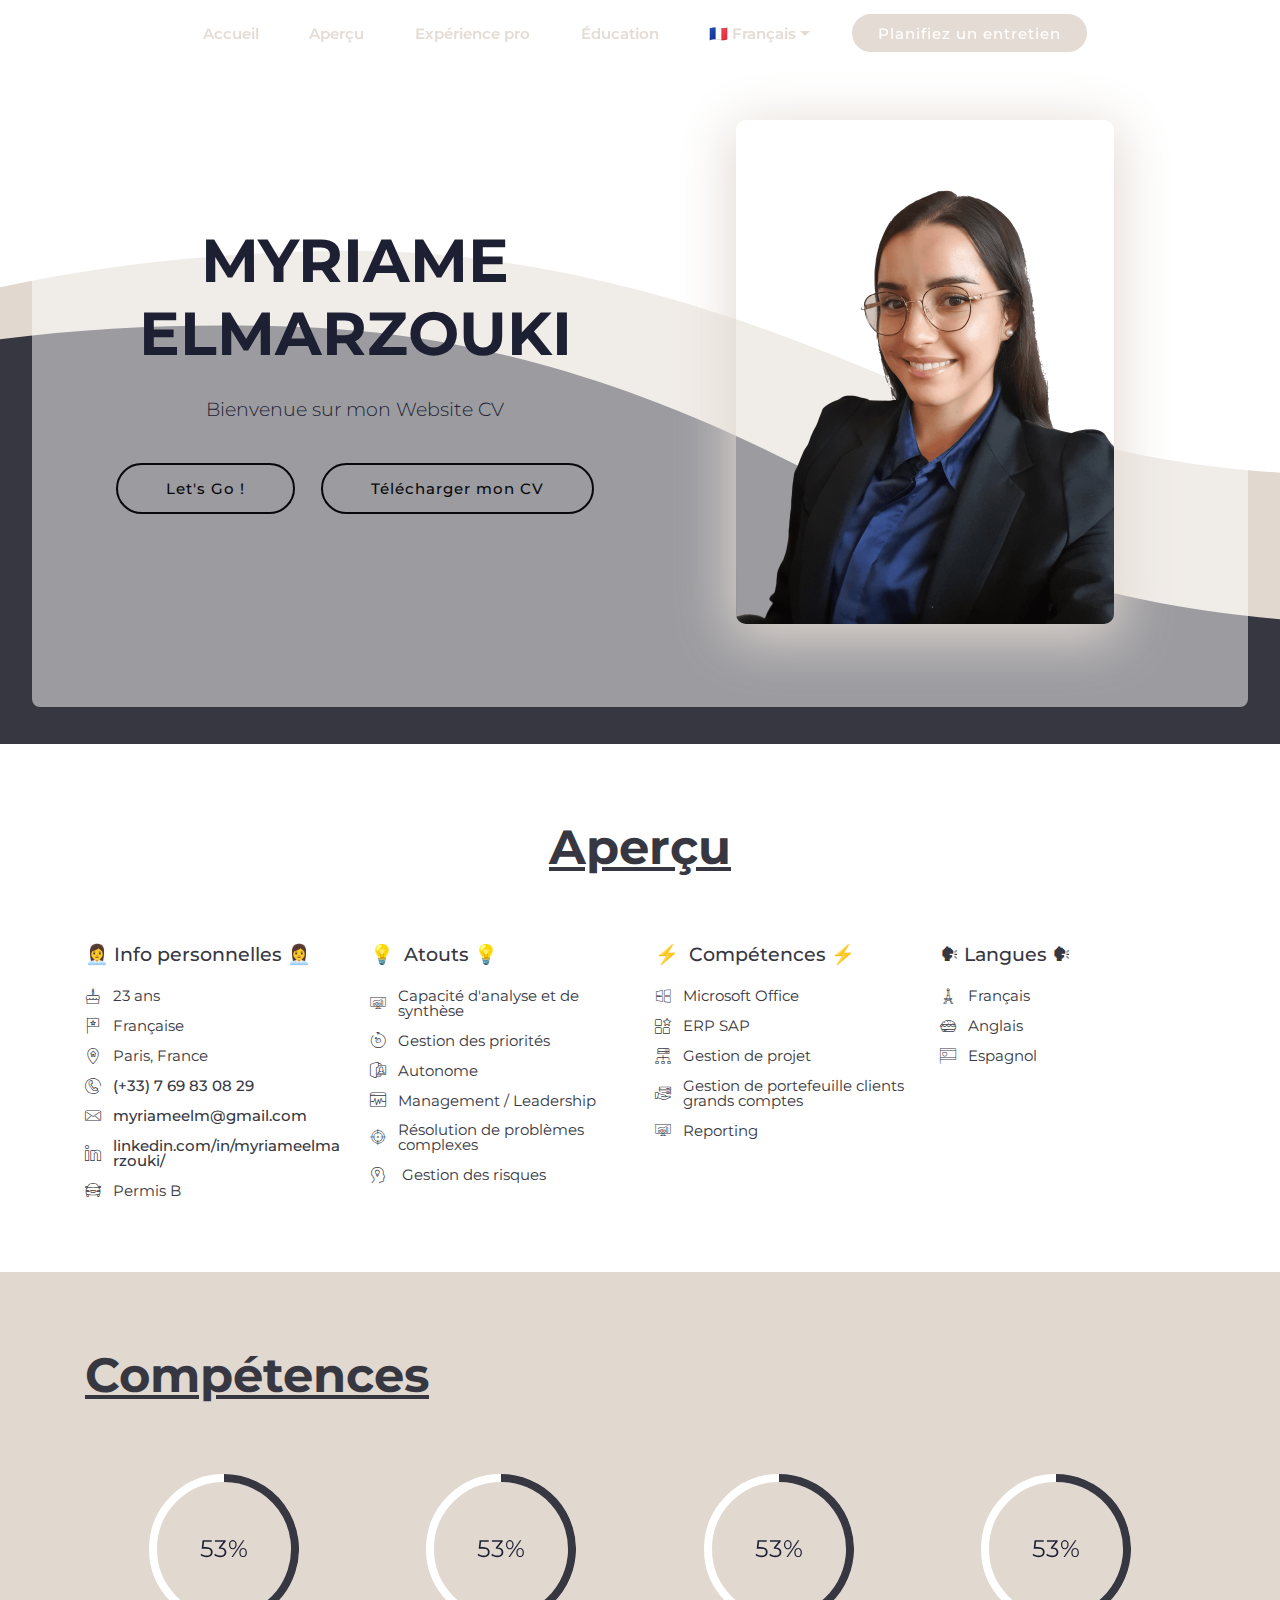
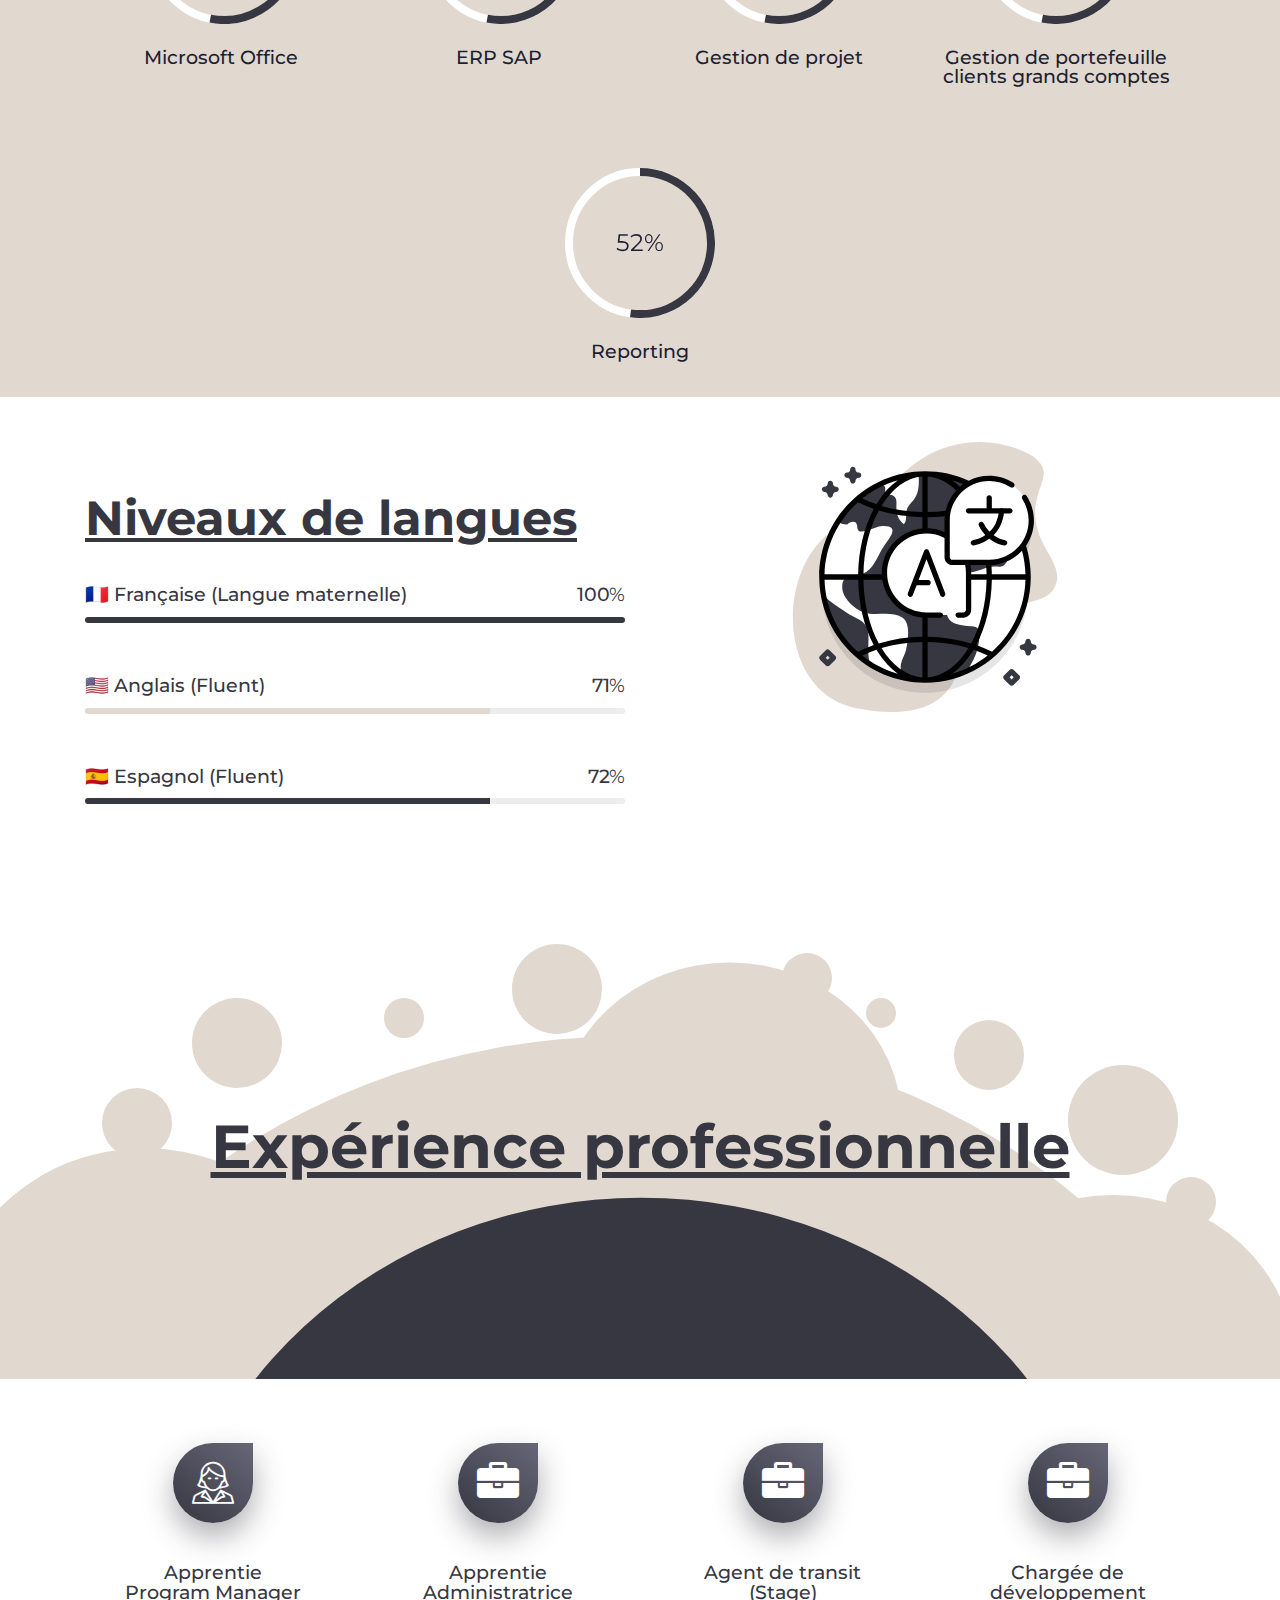
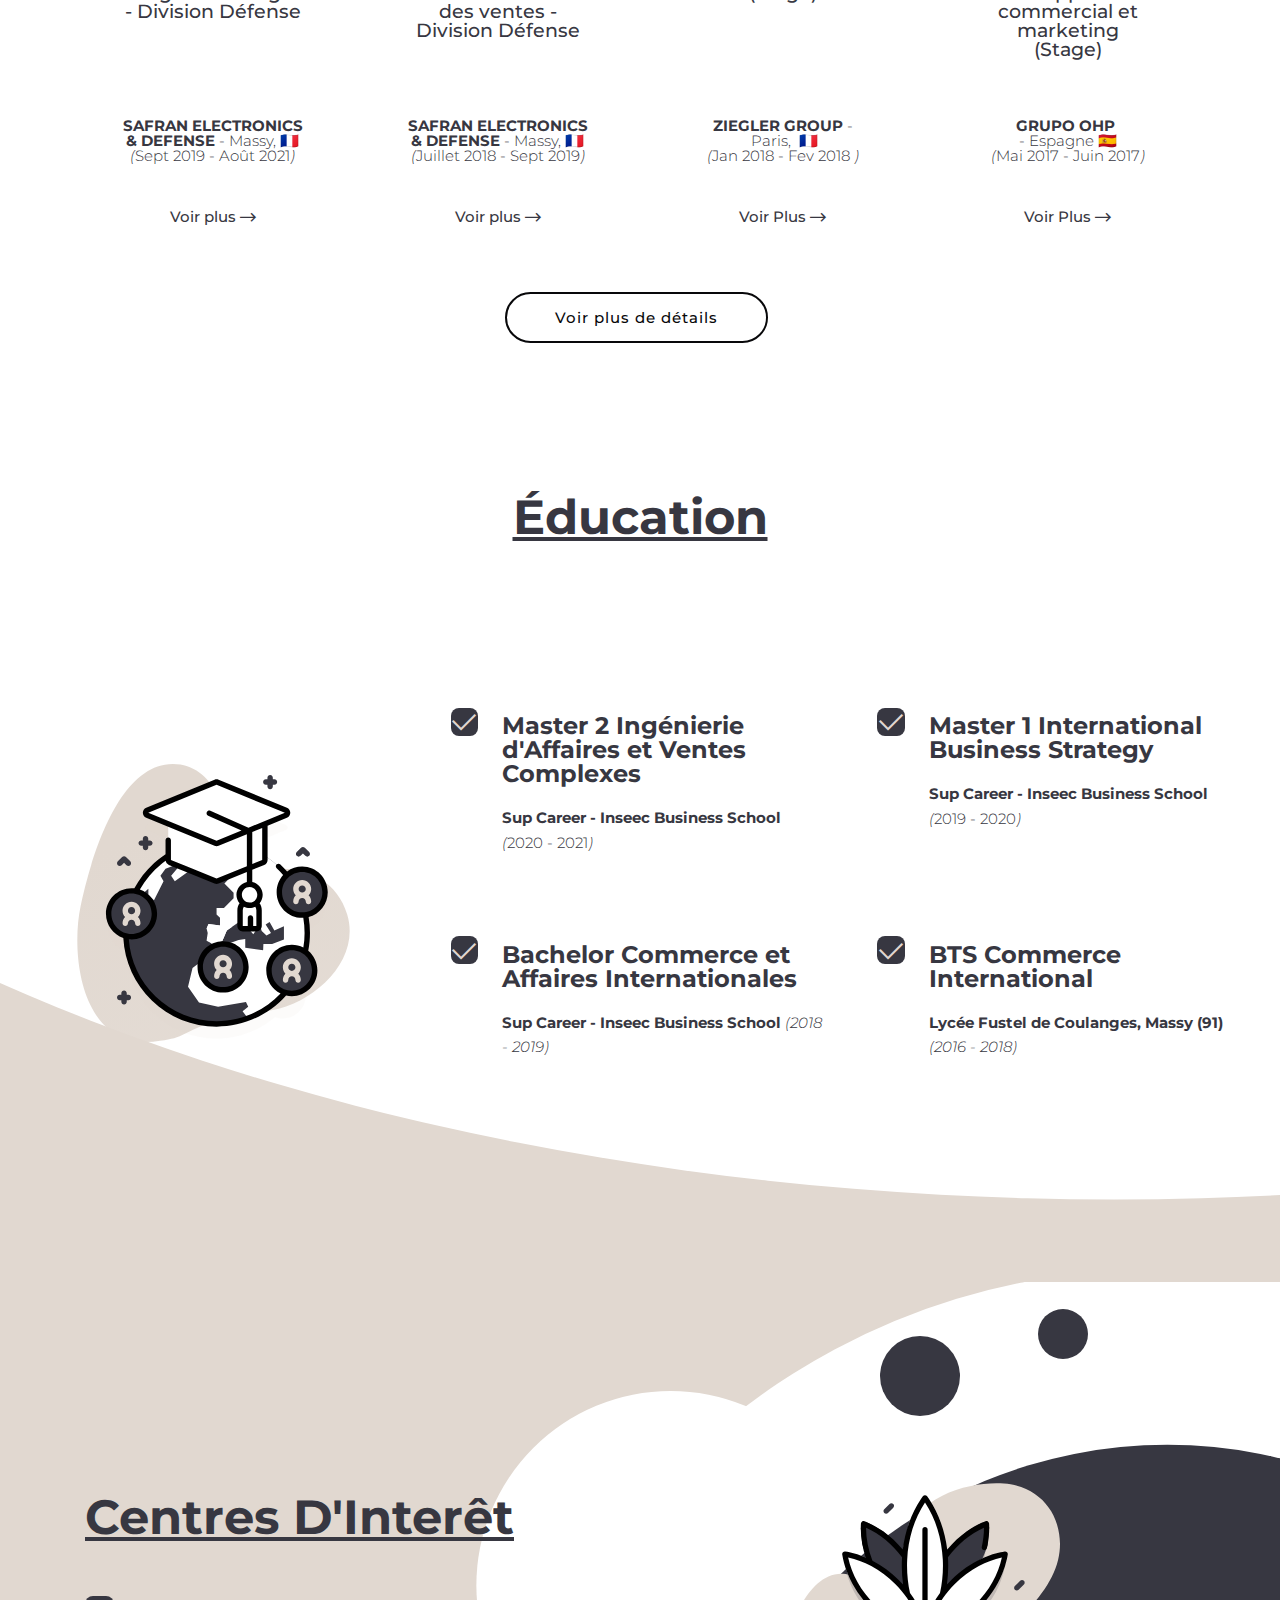
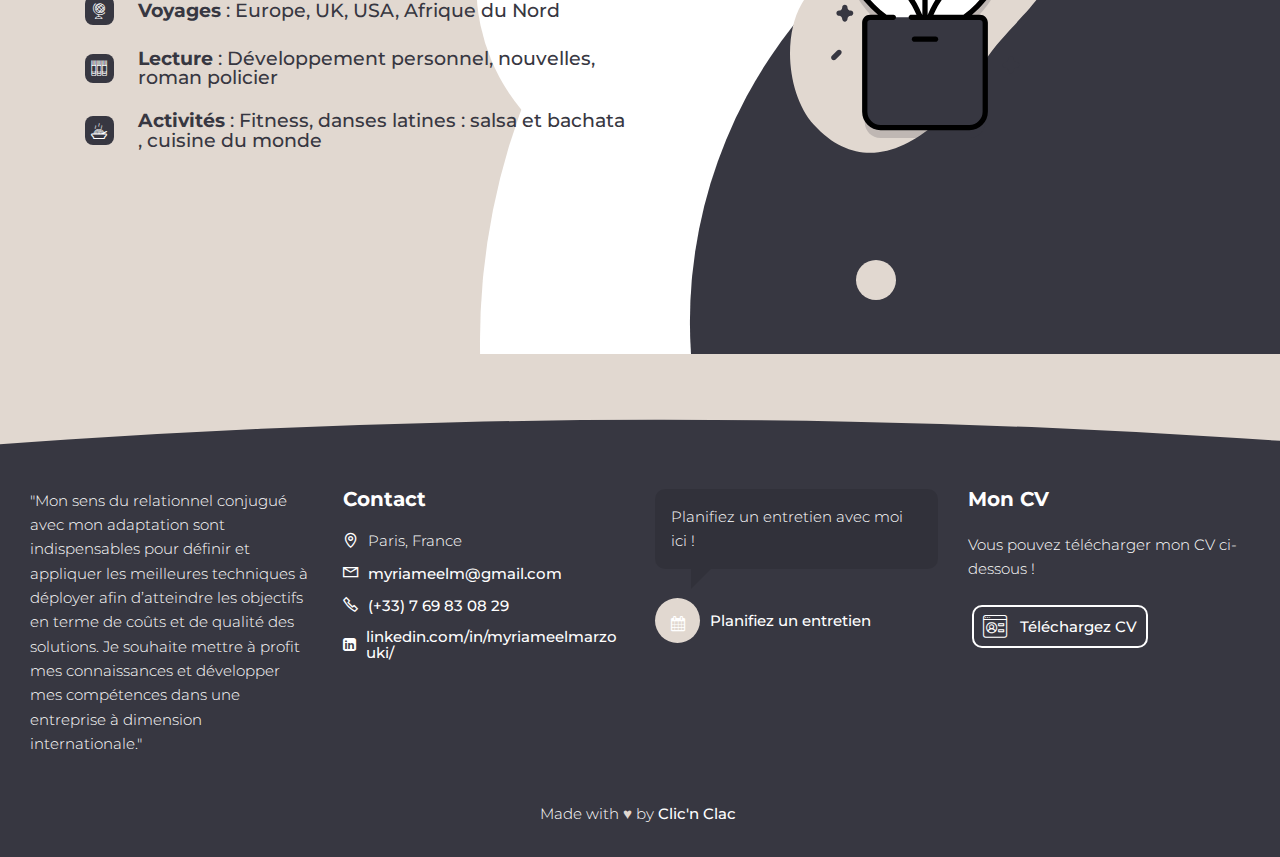
==== commit 6408d862: "Add files via upload" ====
--- a/index.html
+++ b/index.html
@@ -79,7 +79,7 @@
                           <a class="dropdown-item text-info display-4" href="en.html" aria-expanded="false">🇺🇸 Anglais</a>
                       </div>
                   </li></ul>
-              <div class="navbar-buttons px-2 mbr-section-btn"><a class="btn btn-sm btn-success display-4" href=" https://calendly.com/myriameelm" target="_blank">Planifiez un entretien</a></div>
+              <div class="navbar-buttons px-2 mbr-section-btn"><a class="btn btn-sm btn-success display-4" href="https://calendly.com/myriameelm" target="_blank">Planifiez un entretien</a></div>
 
 
 
@@ -427,7 +427,7 @@
                                     <span>%</span>
                                 </div>
                             </div>
-                            <progress class="progress progress-primary" max="100" value="71">
+                            <progress class="progress progress-primary" max="100" value="75">
                             </progress>
                         </div>
 
@@ -441,7 +441,7 @@
                                     <span>%</span>
                                 </div>
                             </div>
-                            <progress class="progress progress-primary" max="100" value="72">
+                            <progress class="progress progress-primary" max="100" value="75">
                             </progress>
                         </div>
 
@@ -673,7 +673,7 @@
                         </div>
                         <div class="card-box">
                             <h4 class="card-title align-left py-2 mbr-fonts-style display-5"><strong>BTS Commerce International</strong></h4>
-                            <p class="mbr-text align-left mbr-fonts-style display-4"><strong>Lycée Fustel de Coulanges, Massy (91)</strong><br><em>(2018 - 2019)</em><strong><br></strong><br></p>
+                            <p class="mbr-text align-left mbr-fonts-style display-4"><strong>Lycée Fustel de Coulanges, Massy (91)</strong><br><em>(2016 - 2018)</em><strong><br></strong><br></p>
                         </div>
                     </div>
                 </div>
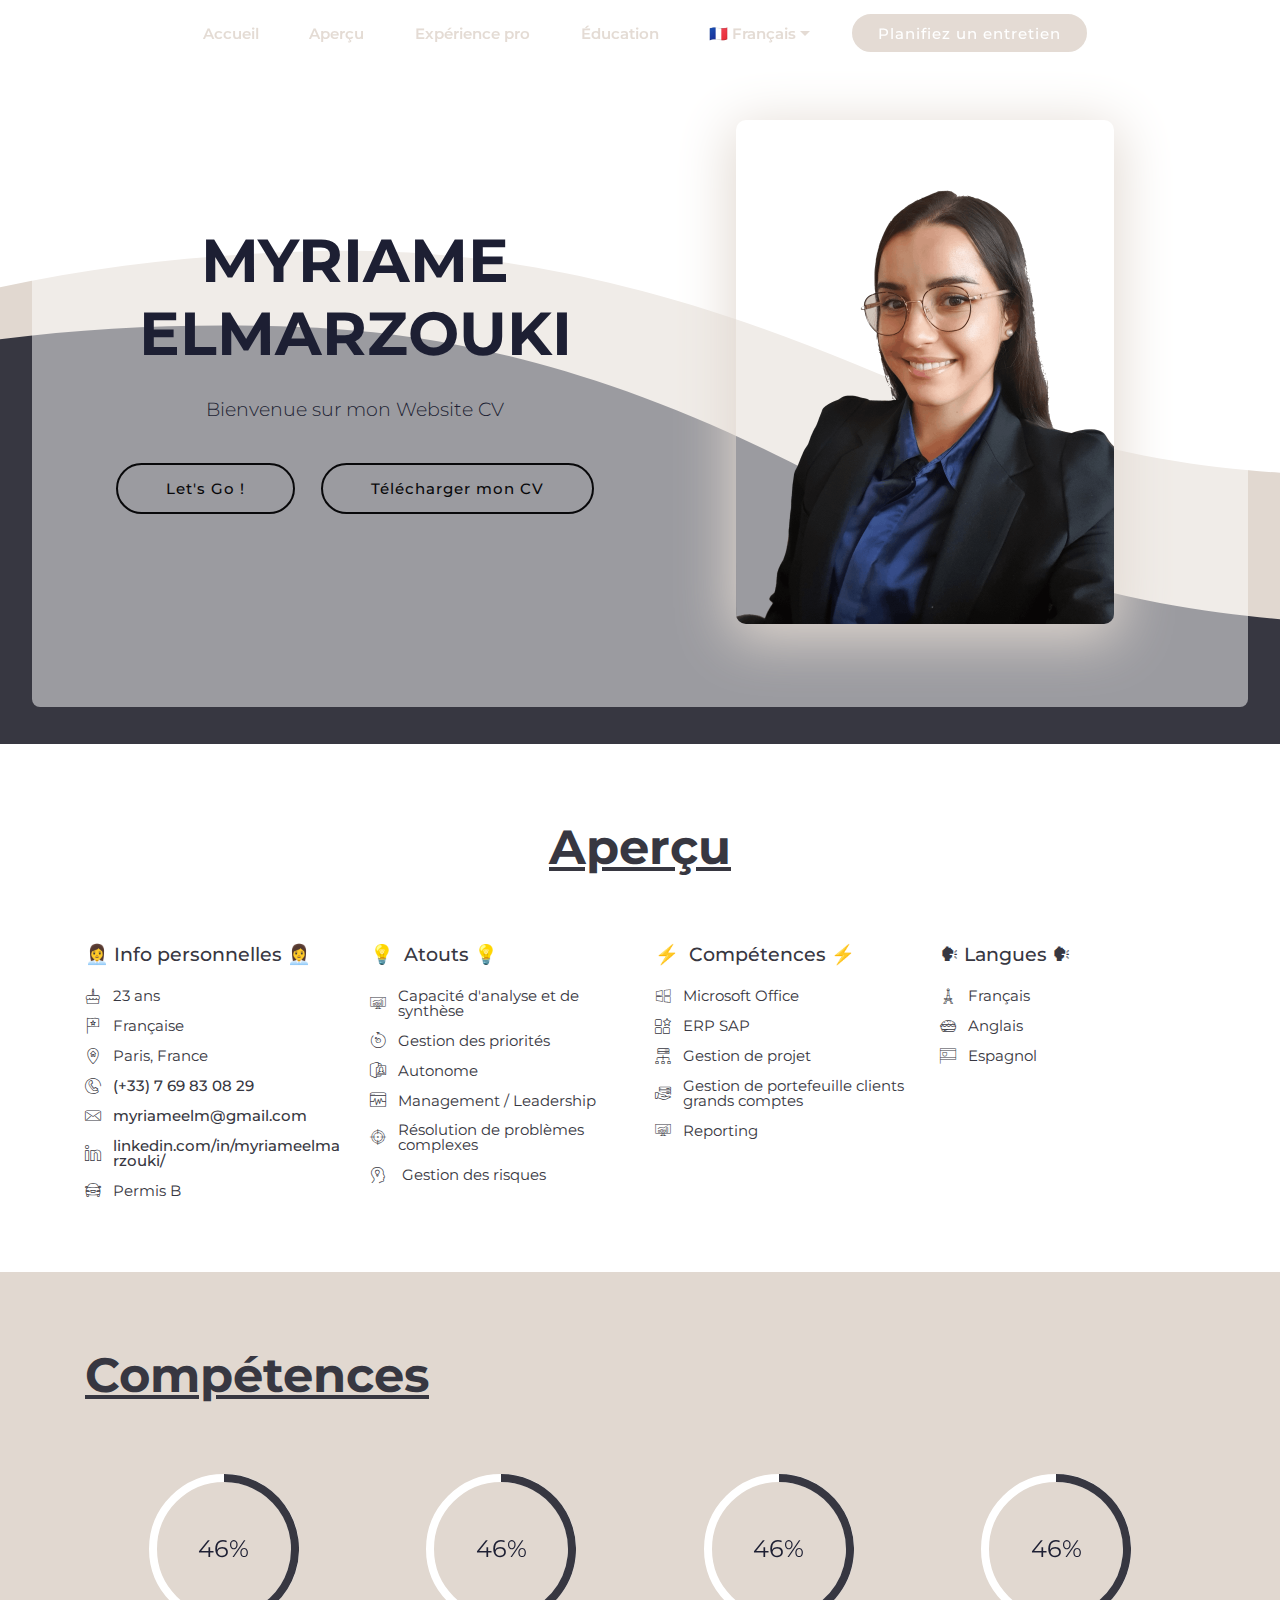
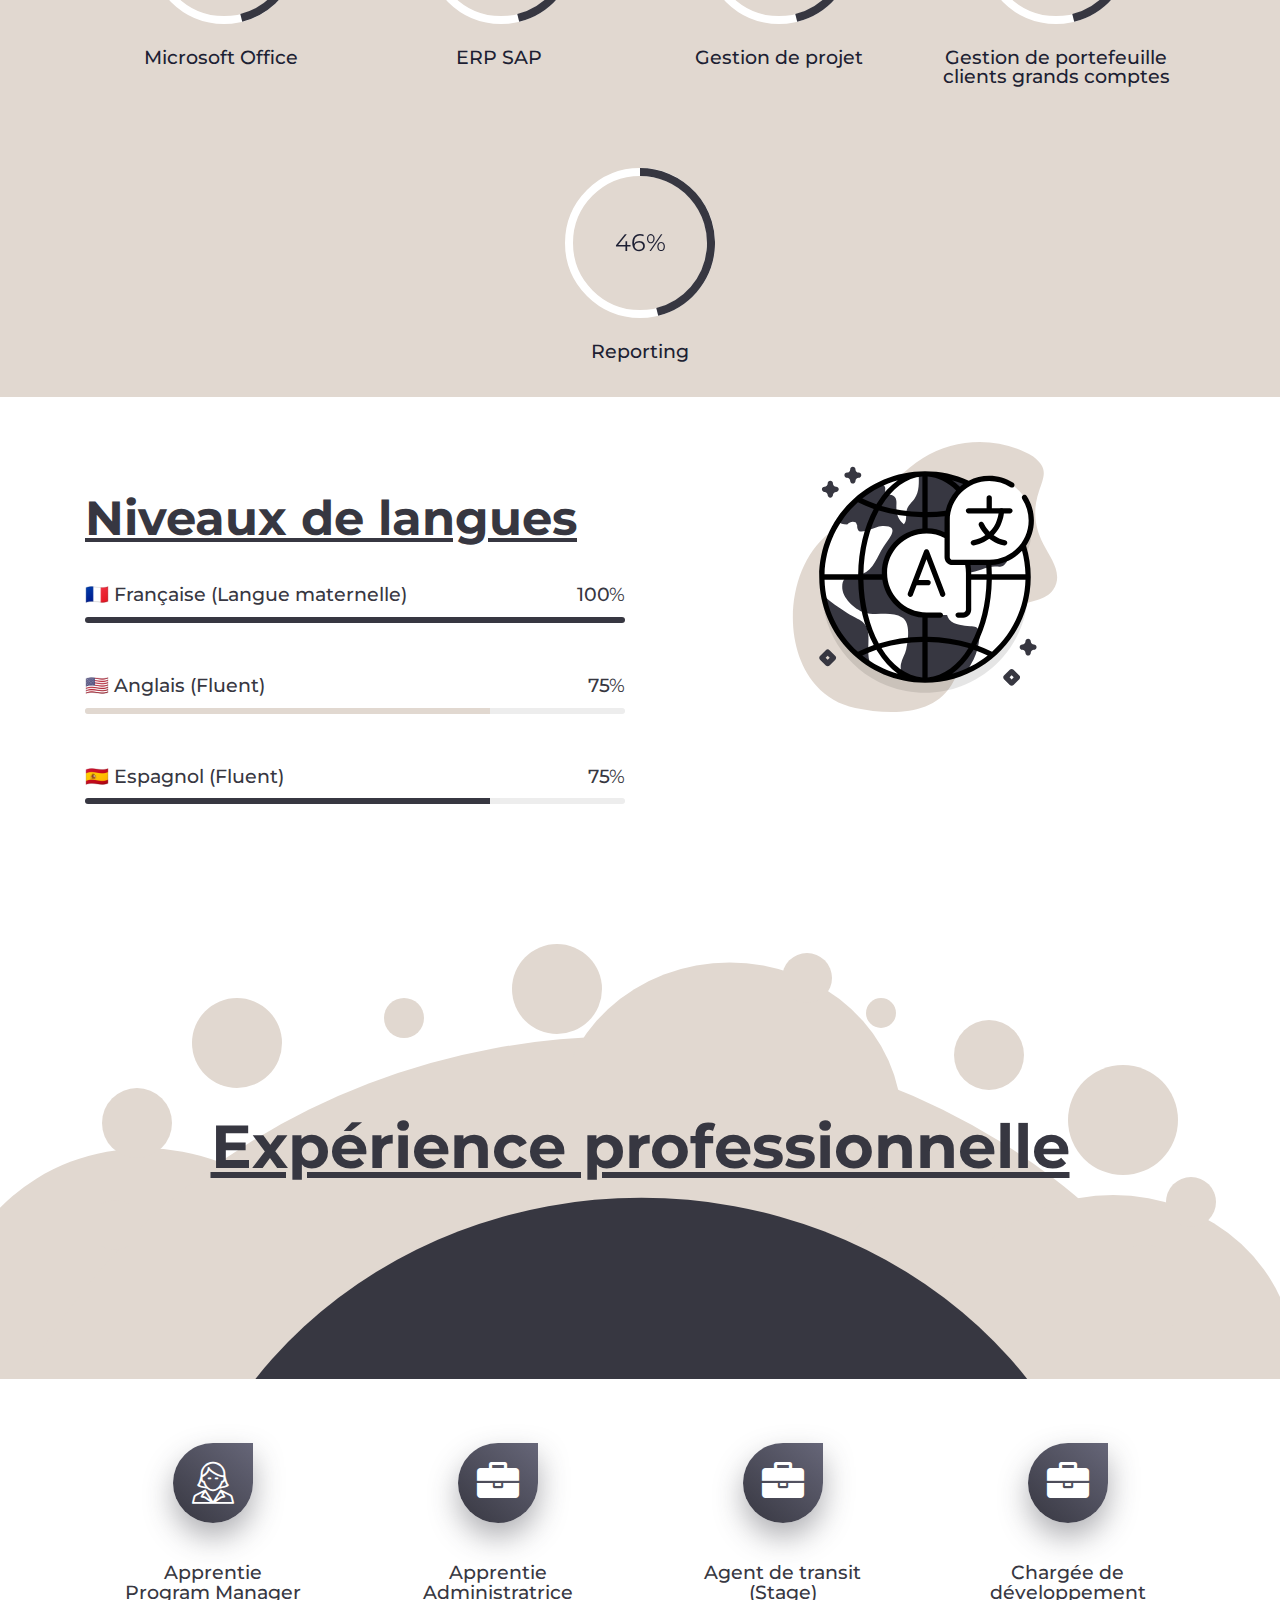
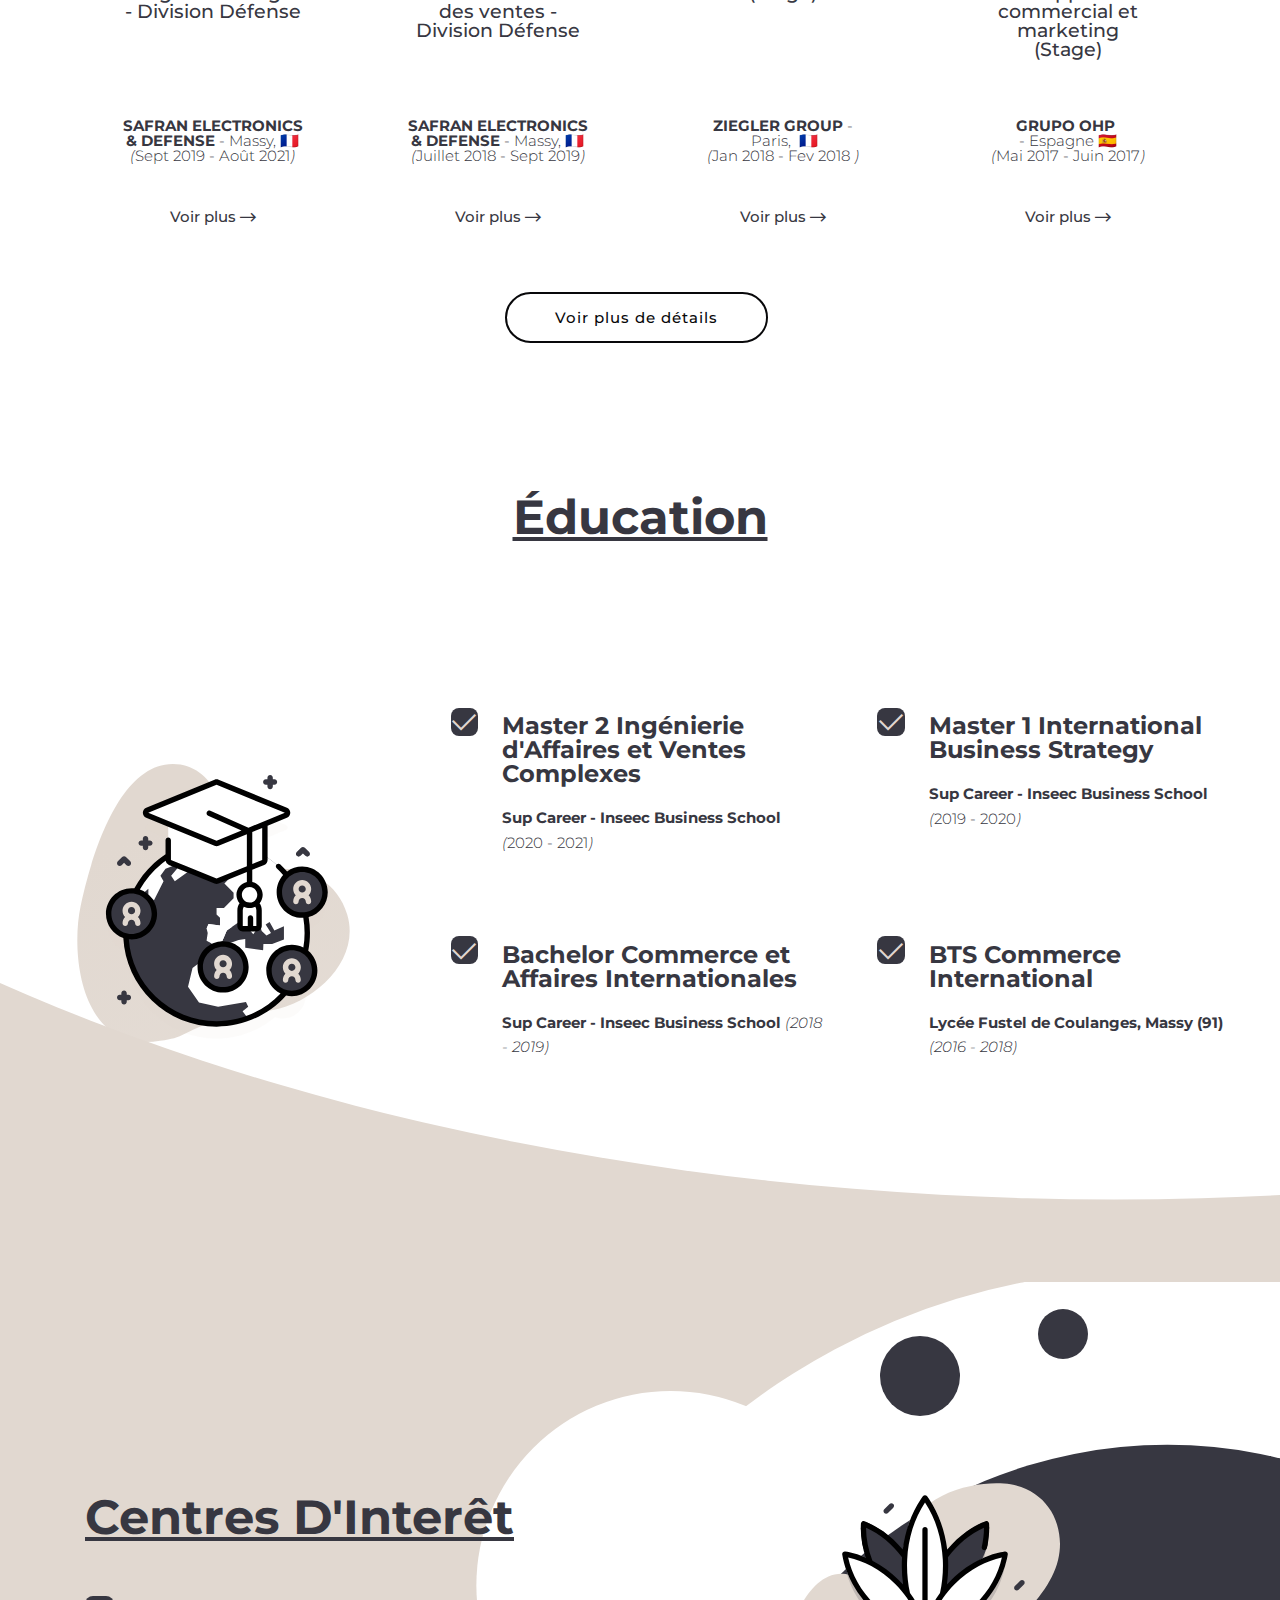
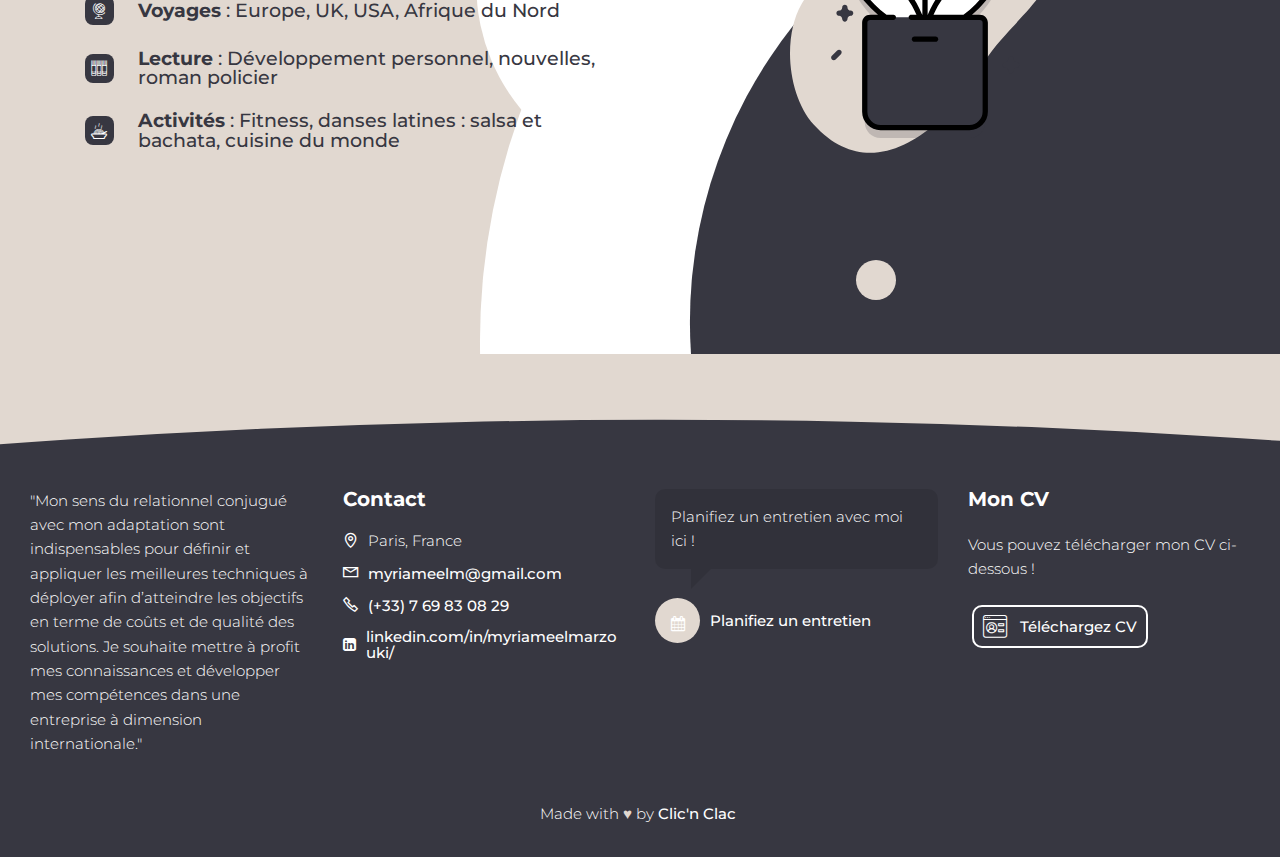
==== commit 45e9bbbe: "Add files via upload" ====
--- a/index.html
+++ b/index.html
@@ -566,7 +566,7 @@
                             </div>
                             <h5 class="card_title mbr-fonts-style display-7">Agent de transit<br>(Stage)<br><br><br><br><br><br></h5>
                             <p class="card_text mbr-fonts-style display-4"><strong>ZIEGLER GROUP </strong>-&nbsp;Paris,&nbsp;<strong>&nbsp;🇫🇷</strong><br><em>(</em>Jan 2018 - Fev 2018&nbsp;<em>)<br></em><br><em><br></em></p>
-                            <p class="card_link mbr-fonts-style display-4"><a href="index.html" class="text-secondary"></a><a href="experience.html" class="text-primary">Voir Plus</a><span class="mobi-mbri mobi-mbri-right mbr-iconfont"></span></p>
+                            <p class="card_link mbr-fonts-style display-4"><a href="index.html" class="text-secondary"></a><a href="experience.html" class="text-primary">Voir plus</a><span class="mobi-mbri mobi-mbri-right mbr-iconfont"></span></p>
                         </div>
                     </div>
 
@@ -583,7 +583,7 @@
                             </div>
                             <h5 class="card_title mbr-fonts-style display-7">Chargée de développement commercial et marketing<br>(Stage)<br><br><br></h5>
                             <p class="card_text mbr-fonts-style display-4"><strong>GRUPO OHP<a href="https://www.orientique.com.au/" class="text-primary">&nbsp;</a><br></strong>- Espagne 🇪🇸<br><em>(</em>Mai 2017 - Juin 2017<em>)</em><em><br></em><br><br></p>
-                            <p class="card_link mbr-fonts-style display-4"><a href="index.html" class="text-secondary"></a><a href="experience.html" class="text-primary">Voir Plus</a><span class="mobi-mbri mobi-mbri-right mbr-iconfont"></span></p>
+                            <p class="card_link mbr-fonts-style display-4"><a href="index.html" class="text-secondary"></a><a href="experience.html" class="text-primary">Voir plus</a><span class="mobi-mbri mobi-mbri-right mbr-iconfont"></span></p>
                         </div>
                     </div>
                     <div class="mbr-section-btn text-center"><a class="btn btn-md btn-secondary-outline display-4" href="experience.html">Voir plus de détails</a></div>
@@ -741,7 +741,7 @@
                         <span class="mbr-iconfont img1 li_food" style="color: rgb(255, 255, 255); fill: rgb(255, 255, 255);"></span>
                     </div>
                     <div class="card-box">
-                        <h4 class="card-title align-left mbr-fonts-style display-7"><strong>Activités</strong> : Fitness, danses latines : salsa et bachata , cuisine du monde&nbsp;</h4>
+                        <h4 class="card-title align-left mbr-fonts-style display-7"><strong>Activités</strong> : Fitness, danses latines : salsa et bachata, cuisine du monde&nbsp;</h4>
 
                     </div>
                 </div>
--- a/assets/mobirise/css/mbr-additional.css
+++ b/assets/mobirise/css/mbr-additional.css
@@ -1367,10 +1367,10 @@
   content: '100';
 }
 .cid-srJGWUcU9s .progress2 .progressbar-number:before {
-  content: '71';
+  content: '75';
 }
 .cid-srJGWUcU9s .progress3 .progressbar-number:before {
-  content: '72';
+  content: '75';
 }
 .cid-srJGWUcU9s .progress4 .progressbar-number:before {
   content: '53';
--- a/assets/mobirise/css/mbr-additional.css
+++ b/assets/mobirise/css/mbr-additional.css
@@ -1367,10 +1367,10 @@
   content: '100';
 }
 .cid-srJGWUcU9s .progress2 .progressbar-number:before {
-  content: '71';
+  content: '75';
 }
 .cid-srJGWUcU9s .progress3 .progressbar-number:before {
-  content: '72';
+  content: '75';
 }
 .cid-srJGWUcU9s .progress4 .progressbar-number:before {
   content: '53';
